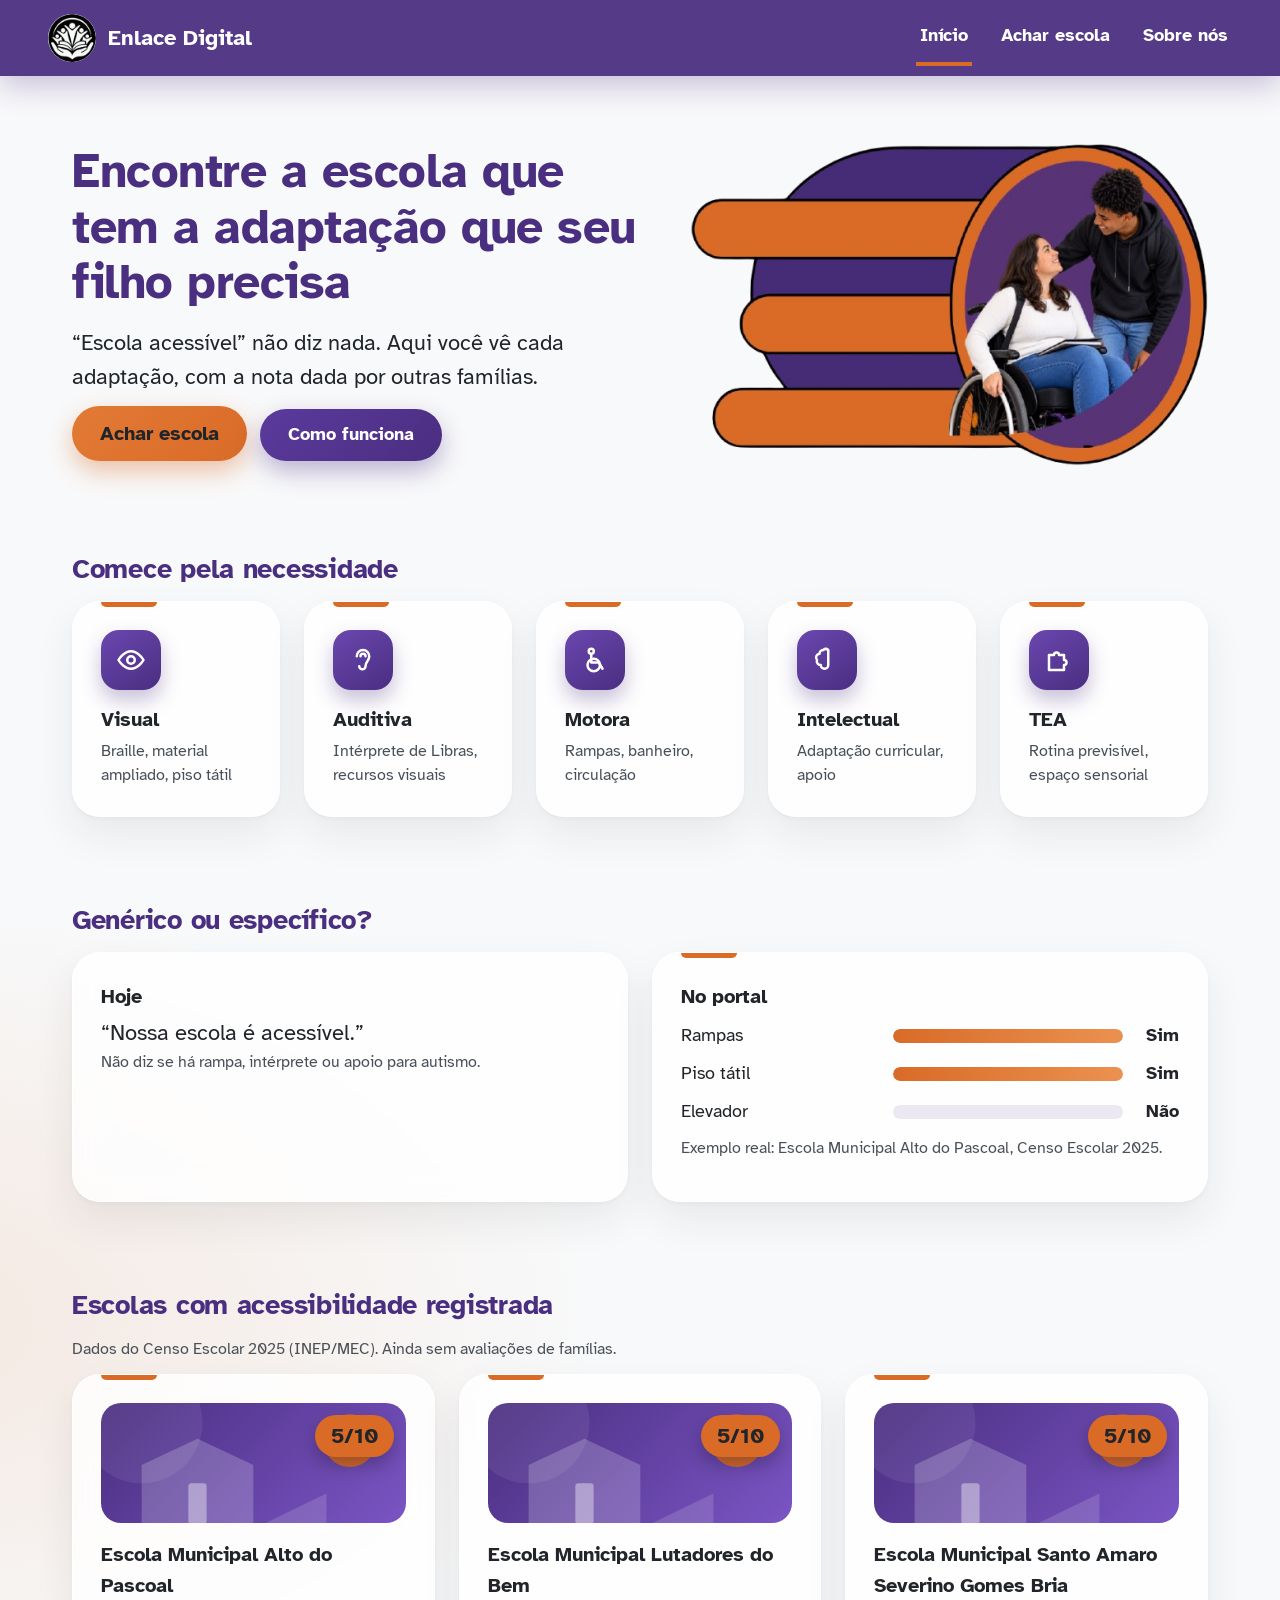
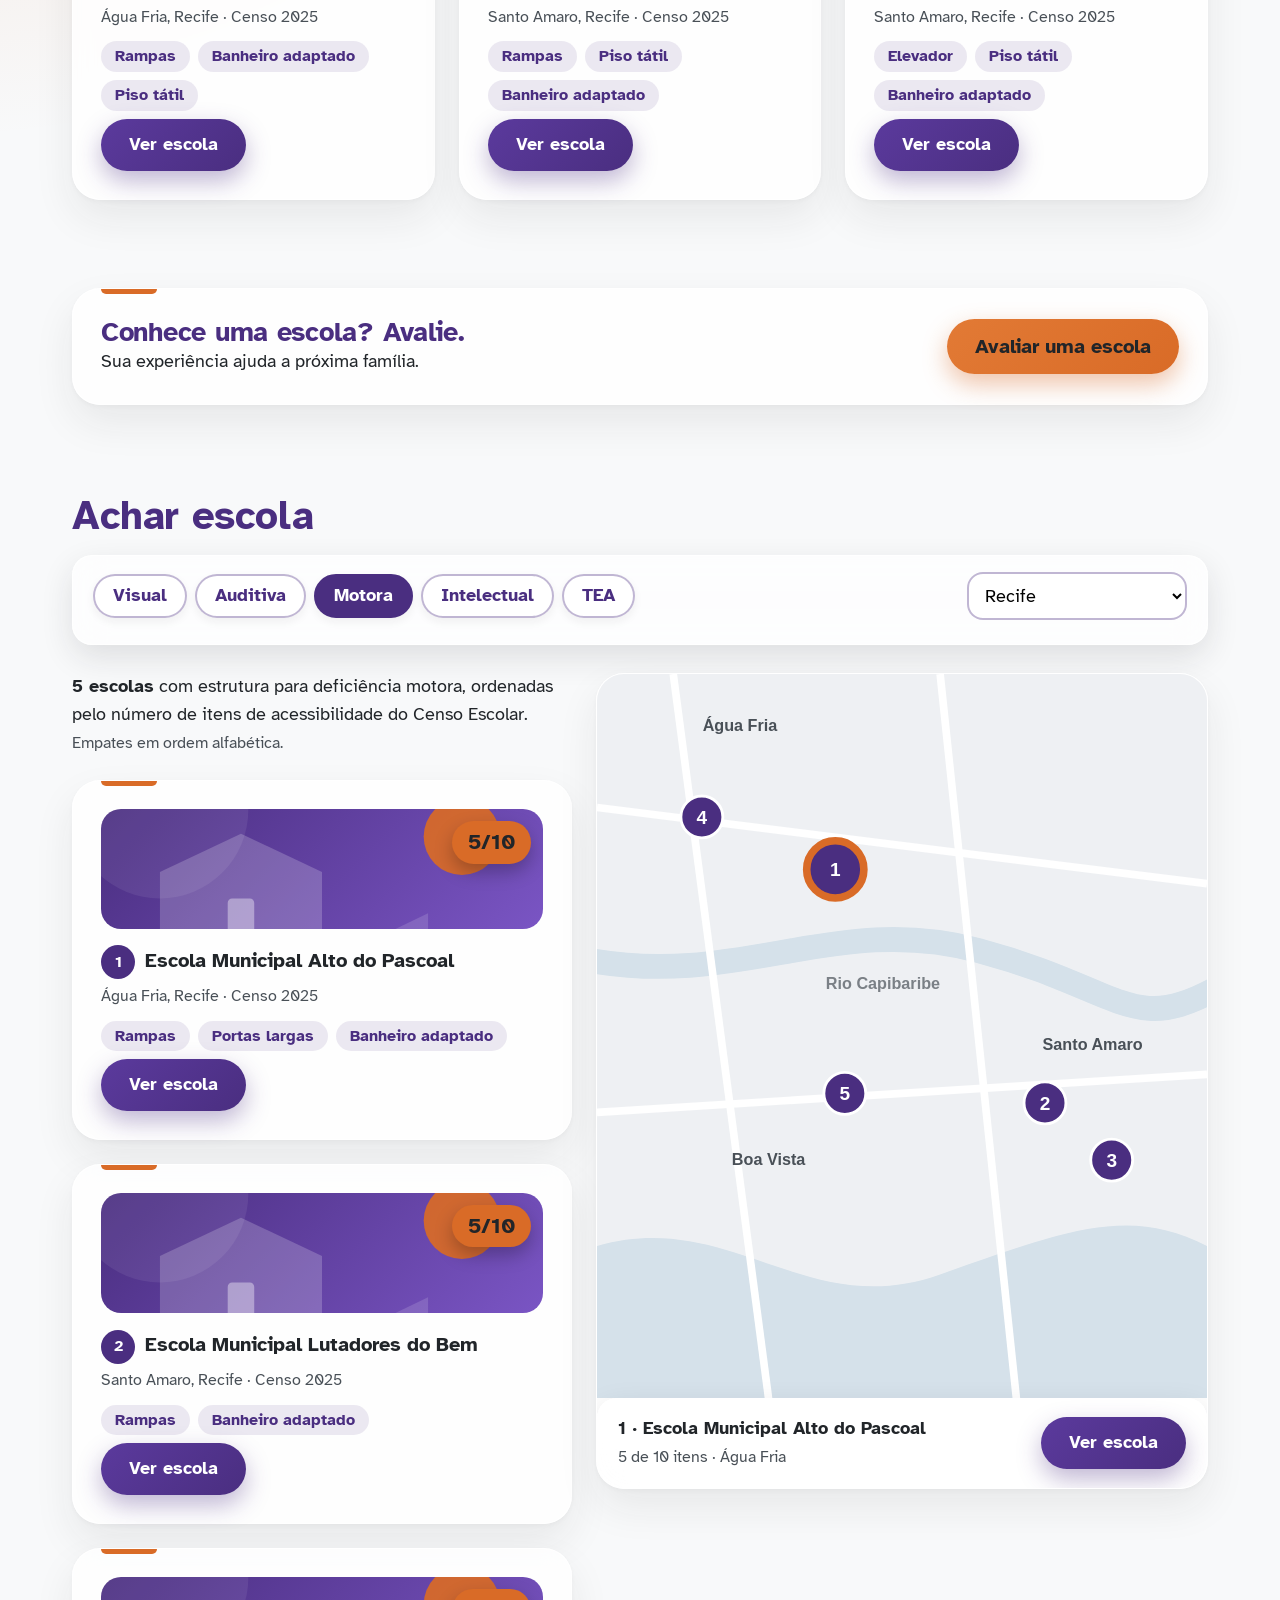
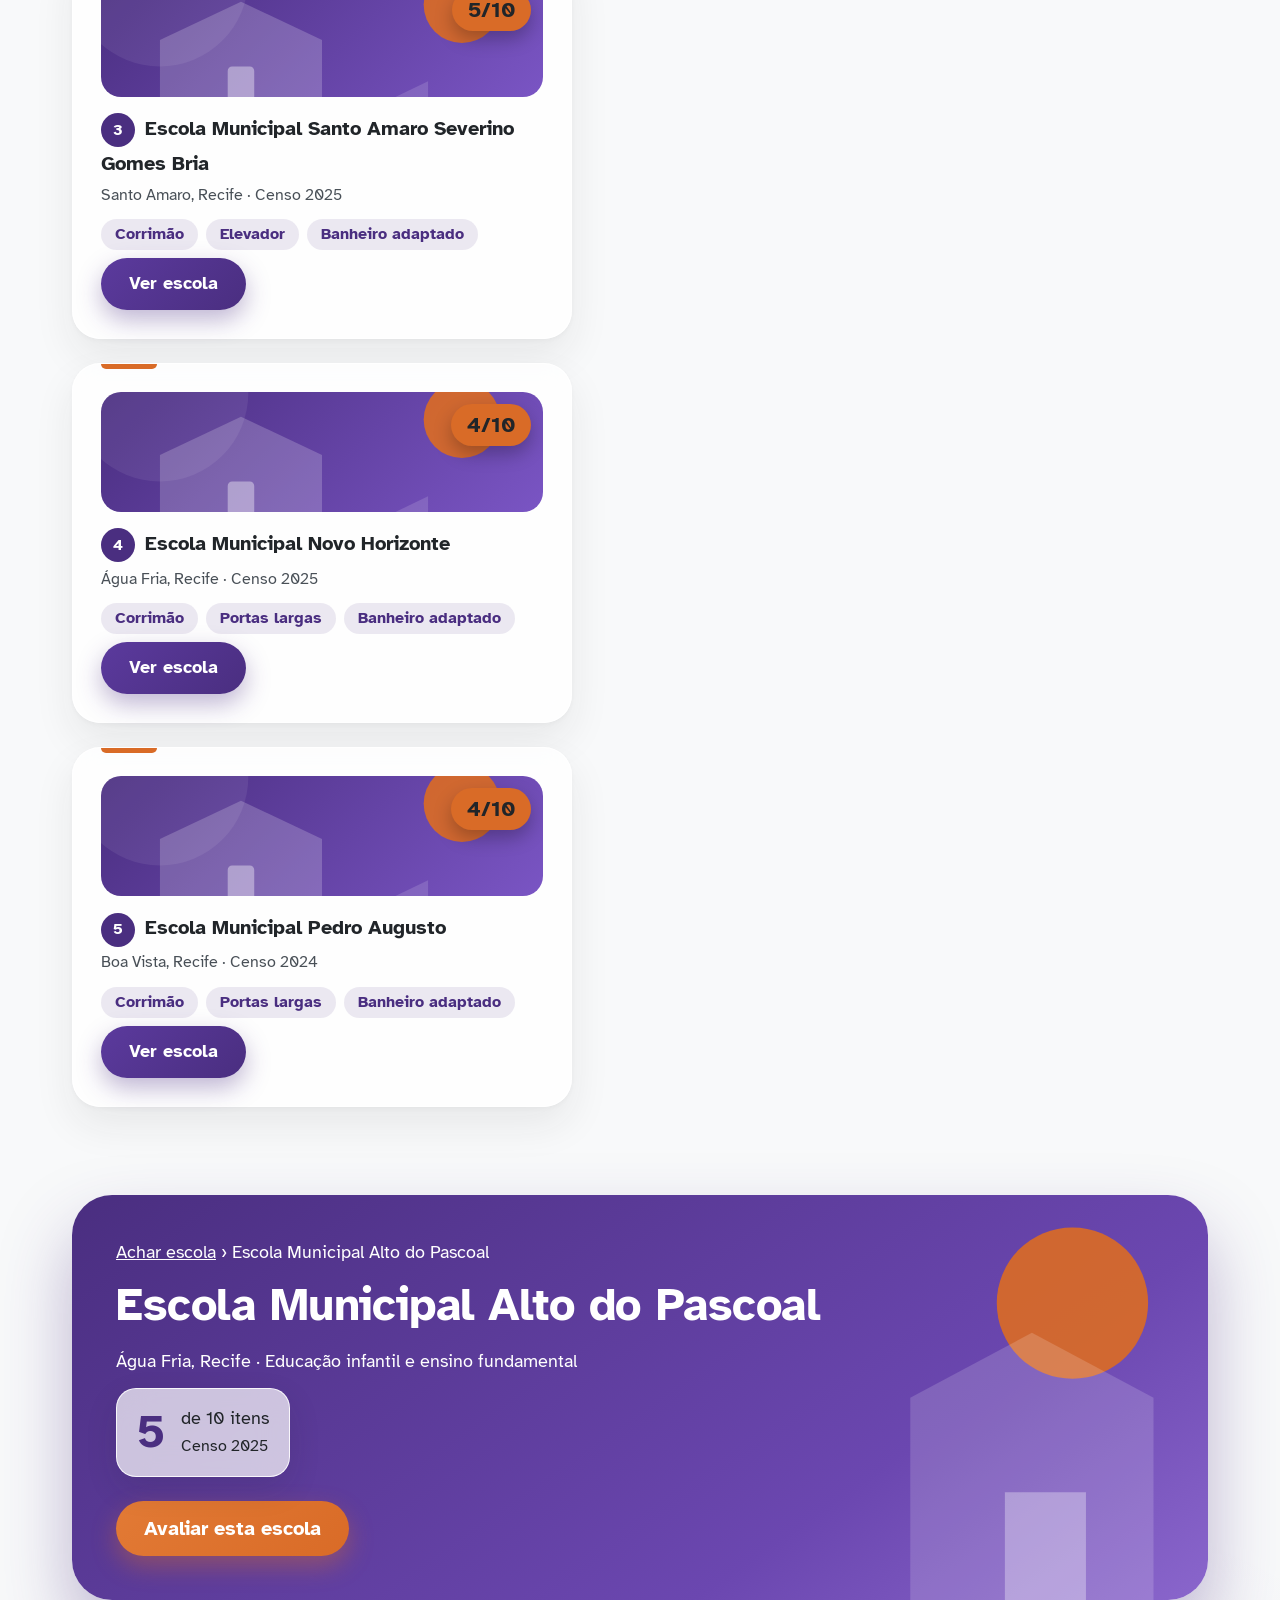
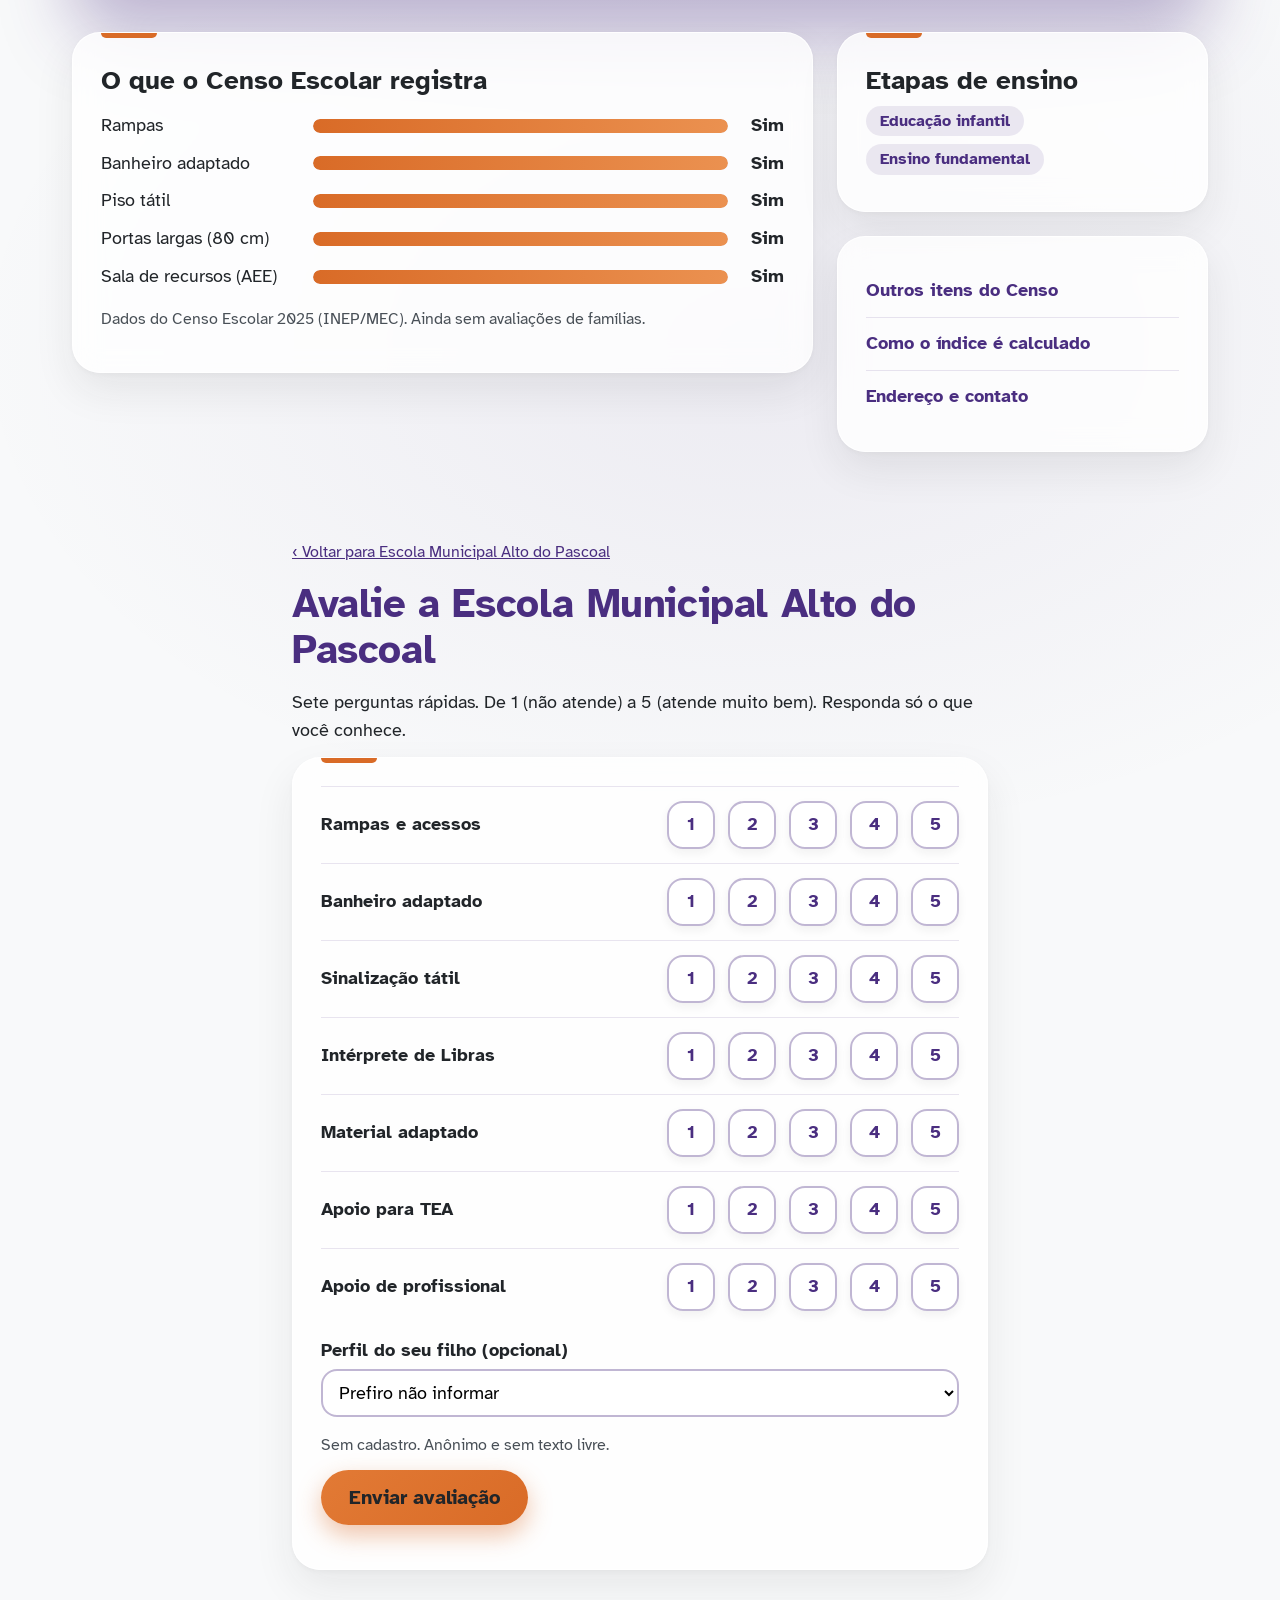
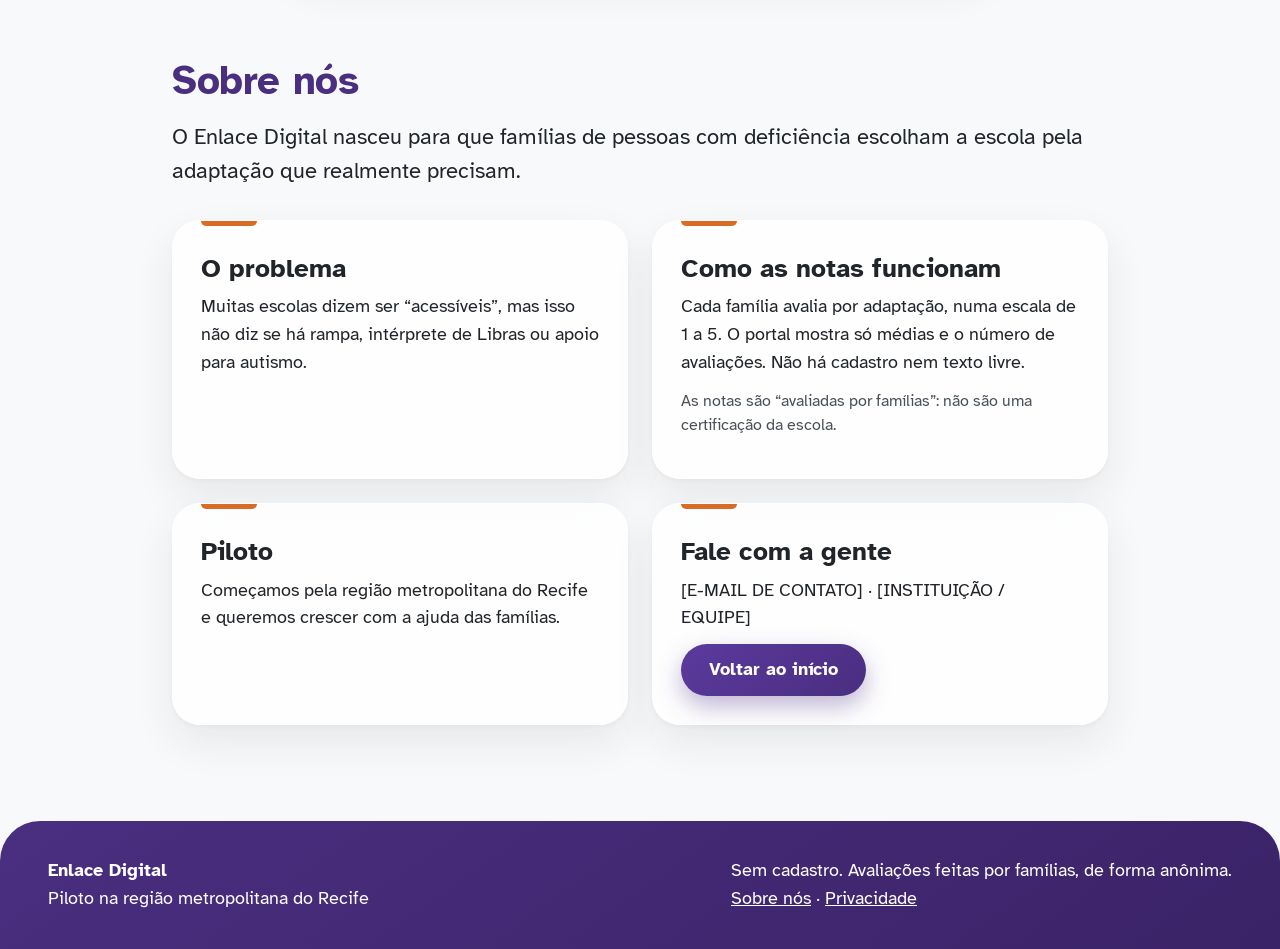
==== index.html @ 79441f98 "Reformulação total da interface" ====
<!DOCTYPE html>
<html lang="pt-br">
<head>
    <meta charset="UTF-8">
    <meta name="viewport" content="width=device-width, initial-scale=1.0">
    <meta name="description" content="Encontre a escola que tem a adaptação que seu filho precisa, com a nota dada por outras famílias.">
    <title>Enlace Digital — Encontre a escola com a adaptação certa</title>
    <link rel="shortcut icon" href="midia/logos/logo-com-texto.jpg" type="image/x-icon">

    <!-- Estilos: os três primeiros valem para todas as telas; o mobile.css só entra em telas até 850px -->
    <link rel="stylesheet" href="estilos/base.css">
    <link rel="stylesheet" href="estilos/componentes.css">
    <link rel="stylesheet" href="estilos/secoes.css">
    <link rel="stylesheet" href="estilos/mobile.css" media="screen and (max-width: 850px)">

    <!-- Fontes -->
    <link rel="preconnect" href="https://fonts.googleapis.com">
    <link rel="preconnect" href="https://fonts.gstatic.com" crossorigin>
    <link href="https://fonts.googleapis.com/css2?family=Atkinson+Hyperlegible:wght@400;700&display=swap" rel="stylesheet">
    <link rel="stylesheet" href="https://fonts.googleapis.com/css2?family=Material+Symbols+Outlined:opsz,wght,FILL,GRAD@24,400,0,0&icon_names=menu">
</head>
<body>

    <!-- ===================== CABEÇALHO E MENU ===================== -->
    <header>
        <a id="conteiner-logo" href="#inicio">
            <img id="logo" src="midia/logos/logo-branca.png" alt="">
            <span>Enlace Digital</span>
        </a>
        <button id="icone-menu" aria-label="Abrir menu" aria-expanded="false" aria-controls="navbar">
            <span class="material-symbols-outlined">menu</span>
        </button>
        <nav id="navbar" aria-label="Principal">
            <a href="#inicio" aria-current="location">Início</a>
            <a href="#achar-escola">Achar escola</a>
            <a href="#sobre">Sobre nós</a>
        </nav>
    </header>

    <!-- Desenho reaproveitado nos cartões de escola (fica escondido, só serve de molde) -->
    <svg class="molde-svg" aria-hidden="true">
        <symbol id="arte-escola" viewBox="0 0 300 120" preserveAspectRatio="xMidYMid slice">
            <circle cx="245" cy="38" r="26" fill="#D96B27" opacity=".92"/>
            <circle cx="40" cy="20" r="60" fill="#fff" opacity=".07"/>
            <path d="M40 120V62l55-26 55 26v58z" fill="#fff" opacity=".2"/>
            <rect x="86" y="80" width="18" height="40" rx="3" fill="#fff" opacity=".38"/>
            <path d="M160 120l62-30v30z" fill="#fff" opacity=".14"/>
        </symbol>
    </svg>

    <main>

        <!-- ============================================================
             1. INÍCIO
             ============================================================ -->
        <section id="inicio">

            <!-- 1.1 Topo: título, botões e imagem -->
            <div id="topo" class="conteiner">
                <div>
                    <h1>Encontre a escola que tem a adaptação que seu filho precisa</h1>
                    <p class="subtitulo">“Escola acessível” não diz nada. Aqui você vê cada adaptação, com a nota dada por outras famílias.</p>
                    <a class="botao botao-destaque" href="#achar-escola">Achar escola</a>
                    <a class="botao" href="#sobre">Como funciona</a>
                </div>

                <!-- Computador: imagem da família -->
                <img id="imagem-familia"
                     src="midia/conteudo/imagem-familia-pcd.png"
                     width="630" height="396"
                     alt="Mulher em cadeira de rodas sorri para um rapaz que se inclina ao lado dela, os dois dentro de um círculo laranja e roxo.">

                <!-- Celular: ilustração com o cartão da escola (escondida no computador) -->
                <div id="ilustracao">
                    <svg viewBox="0 0 520 460" aria-hidden="true">
                        <circle cx="410" cy="120" r="66" fill="#D96B27" opacity=".92"/>
                        <circle cx="110" cy="90" r="130" fill="#fff" opacity=".07"/>
                        <circle cx="480" cy="400" r="160" fill="#fff" opacity=".08"/>
                        <path d="M80 460V240l140-74 140 74v220z" fill="#fff" opacity=".18"/>
                        <path d="M215 460V320h100v140z" fill="#fff" opacity=".36"/>
                        <path d="M360 460l130-64v64z" fill="#fff" opacity=".22"/>
                    </svg>
                    <div class="vidro topo"><strong>Rampas</strong> · <strong>Banheiro adaptado</strong></div>
                    <div class="vidro base">
                        <div><strong>Escola Municipal Alto do Pascoal</strong><br><span class="suave">Água Fria, Recife · Censo 2025</span></div>
                        <span class="selo selo-solto" aria-label="5 de 10 itens de acessibilidade">5/10</span>
                    </div>
                </div>
            </div>

            <!-- 1.2 Comece pela necessidade -->
            <section id="necessidades" class="conteiner secao">
                <h2>Comece pela necessidade</h2>
                <div class="grade necessidades">
                    <a class="cartao destaque link-bloco" href="#achar-escola">
                        <span class="icone"><svg viewBox="0 0 24 24" aria-hidden="true"><path d="M2 12s4-7 10-7 10 7 10 7-4 7-10 7S2 12 2 12z"/><circle cx="12" cy="12" r="3"/></svg></span>
                        <h3>Visual</h3>
                        <p class="suave">Braille, material ampliado, piso tátil</p>
                    </a>
                    <a class="cartao destaque link-bloco" href="#achar-escola">
                        <span class="icone"><svg viewBox="0 0 24 24" aria-hidden="true"><path d="M7 9a5 5 0 0110 0c0 4-3 4-3 8a2.5 2.5 0 01-5 0"/><path d="M10 9a2 2 0 014 0"/></svg></span>
                        <h3>Auditiva</h3>
                        <p class="suave">Intérprete de Libras, recursos visuais</p>
                    </a>
                    <a class="cartao destaque link-bloco" href="#achar-escola">
                        <span class="icone"><svg viewBox="0 0 24 24" aria-hidden="true"><circle cx="11" cy="16" r="5"/><circle cx="9" cy="5" r="2"/><path d="M9 8v6h6l3 5"/></svg></span>
                        <h3>Motora</h3>
                        <p class="suave">Rampas, banheiro, circulação</p>
                    </a>
                    <a class="cartao destaque link-bloco" href="#achar-escola">
                        <span class="icone"><svg viewBox="0 0 24 24" aria-hidden="true"><path d="M9 4a3 3 0 00-3 3 3 3 0 00-2 5 3 3 0 003 4 3 3 0 006 0V4a3 3 0 00-4 0z"/></svg></span>
                        <h3>Intelectual</h3>
                        <p class="suave">Adaptação curricular, apoio</p>
                    </a>
                    <a class="cartao destaque link-bloco" href="#achar-escola">
                        <span class="icone"><svg viewBox="0 0 24 24" aria-hidden="true"><path d="M4 8h4a2 2 0 114 0h4v4a2 2 0 110 4v4H4z"/></svg></span>
                        <h3>TEA</h3>
                        <p class="suave">Rotina previsível, espaço sensorial</p>
                    </a>
                </div>
            </section>

            <!-- 1.3 Genérico ou específico? -->
            <section id="comparacao" class="conteiner secao">
                <h2>Genérico ou específico?</h2>
                <div class="grade comparacao">
                    <div class="cartao">
                        <h3>Hoje</h3>
                        <p class="citacao">“Nossa escola é acessível.”</p>
                        <p class="suave">Não diz se há rampa, intérprete ou apoio para autismo.</p>
                    </div>
                    <div class="cartao destaque">
                        <h3>No portal</h3>
                        <div class="barra-nota"><span>Rampas</span><i><b style="--largura: 100%"></b></i><strong>Sim</strong></div>
                        <div class="barra-nota"><span>Piso tátil</span><i><b style="--largura: 100%"></b></i><strong>Sim</strong></div>
                        <div class="barra-nota"><span>Elevador</span><i><b style="--largura: 0%"></b></i><strong>Não</strong></div>
                        <p class="suave">Exemplo real: Escola Municipal Alto do Pascoal, Censo Escolar 2025.</p>
                    </div>
                </div>
            </section>

            <!-- 1.4 Escolas em destaque (dados reais do Censo Escolar 2025, INEP/MEC) -->
            <section id="destaques" class="conteiner secao">
                <h2>Escolas com acessibilidade registrada</h2>
                <p class="suave">Dados do Censo Escolar 2025 (INEP/MEC). Ainda sem avaliações de famílias.</p>
                <div class="grade escolas-destaque">

                    <article class="cartao destaque">
                        <div class="arte">
                            <svg viewBox="0 0 300 120" preserveAspectRatio="xMidYMid slice" aria-hidden="true"><use href="#arte-escola" width="300" height="120"/></svg>
                            <span class="selo" aria-label="5 de 10 itens de acessibilidade">5/10</span>
                        </div>
                        <h3>Escola Municipal Alto do Pascoal</h3>
                        <p class="suave">Água Fria, Recife · Censo 2025</p>
                        <div><span class="etiqueta">Rampas</span><span class="etiqueta">Banheiro adaptado</span><span class="etiqueta">Piso tátil</span></div>
                        <a class="botao" href="#escola">Ver escola</a>
                    </article>

                    <article class="cartao destaque">
                        <div class="arte">
                            <svg viewBox="0 0 300 120" preserveAspectRatio="xMidYMid slice" aria-hidden="true"><use href="#arte-escola" width="300" height="120"/></svg>
                            <span class="selo" aria-label="5 de 10 itens de acessibilidade">5/10</span>
                        </div>
                        <h3>Escola Municipal Lutadores do Bem</h3>
                        <p class="suave">Santo Amaro, Recife · Censo 2025</p>
                        <div><span class="etiqueta">Rampas</span><span class="etiqueta">Piso tátil</span><span class="etiqueta">Banheiro adaptado</span></div>
                        <a class="botao" href="#escola">Ver escola</a>
                    </article>

                    <article class="cartao destaque">
                        <div class="arte">
                            <svg viewBox="0 0 300 120" preserveAspectRatio="xMidYMid slice" aria-hidden="true"><use href="#arte-escola" width="300" height="120"/></svg>
                            <span class="selo" aria-label="5 de 10 itens de acessibilidade">5/10</span>
                        </div>
                        <h3>Escola Municipal Santo Amaro Severino Gomes Bria</h3>
                        <p class="suave">Santo Amaro, Recife · Censo 2025</p>
                        <div><span class="etiqueta">Elevador</span><span class="etiqueta">Piso tátil</span><span class="etiqueta">Banheiro adaptado</span></div>
                        <a class="botao" href="#escola">Ver escola</a>
                    </article>

                </div>
            </section>

            <!-- 1.5 Chamada para avaliar -->
            <div class="conteiner secao">
                <div id="chamada" class="cartao destaque">
                    <div>
                        <h2>Conhece uma escola? Avalie.</h2>
                        <p>Sua experiência ajuda a próxima família.</p>
                    </div>
                    <a class="botao botao-destaque" href="#avaliar">Avaliar uma escola</a>
                </div>
            </div>

        </section>


        <!-- ============================================================
             2. ACHAR ESCOLA
             ============================================================ -->
        <section id="achar-escola">

            <!-- Filtro, lista e mapa -->
            <div class="conteiner secao">
                <h2 class="titulo-secao">Achar escola</h2>

                <form id="filtro" class="vidro">
                    <div class="opcoes-necessidade" role="group" aria-label="Necessidade">
                        <label class="opcao pilula"><input type="radio" name="necessidade" value="visual"><span>Visual</span></label>
                        <label class="opcao pilula"><input type="radio" name="necessidade" value="auditiva"><span>Auditiva</span></label>
                        <label class="opcao pilula"><input type="radio" name="necessidade" value="motora" checked><span>Motora</span></label>
                        <label class="opcao pilula"><input type="radio" name="necessidade" value="intelectual"><span>Intelectual</span></label>
                        <label class="opcao pilula"><input type="radio" name="necessidade" value="tea"><span>TEA</span></label>
                    </div>
                    <select aria-label="Município"><option>Recife</option></select>
                </form>

                <div class="grade busca">

                    <!-- Lista (dados reais do Censo Escolar, INEP/MEC) -->
                    <div class="grade">
                        <p class="resumo-busca"><strong>5 escolas</strong> com estrutura para deficiência motora, ordenadas pelo número de itens de acessibilidade do Censo Escolar. <span class="suave">Empates em ordem alfabética.</span></p>

                        <article class="cartao destaque">
                            <div class="arte">
                                <svg viewBox="0 0 300 120" preserveAspectRatio="xMidYMid slice" aria-hidden="true"><use href="#arte-escola" width="300" height="120"/></svg>
                                <span class="selo" aria-label="5 de 10 itens de acessibilidade">5/10</span>
                            </div>
                            <h3><span class="numero">1</span>Escola Municipal Alto do Pascoal</h3>
                            <p class="suave">Água Fria, Recife · Censo 2025</p>
                            <div><span class="etiqueta">Rampas</span><span class="etiqueta">Portas largas</span><span class="etiqueta">Banheiro adaptado</span></div>
                            <a class="botao" href="#escola">Ver escola</a>
                        </article>

                        <article class="cartao destaque">
                            <div class="arte">
                                <svg viewBox="0 0 300 120" preserveAspectRatio="xMidYMid slice" aria-hidden="true"><use href="#arte-escola" width="300" height="120"/></svg>
                                <span class="selo" aria-label="5 de 10 itens de acessibilidade">5/10</span>
                            </div>
                            <h3><span class="numero">2</span>Escola Municipal Lutadores do Bem</h3>
                            <p class="suave">Santo Amaro, Recife · Censo 2025</p>
                            <div><span class="etiqueta">Rampas</span><span class="etiqueta">Banheiro adaptado</span></div>
                            <a class="botao" href="#escola">Ver escola</a>
                        </article>

                        <article class="cartao destaque">
                            <div class="arte">
                                <svg viewBox="0 0 300 120" preserveAspectRatio="xMidYMid slice" aria-hidden="true"><use href="#arte-escola" width="300" height="120"/></svg>
                                <span class="selo" aria-label="5 de 10 itens de acessibilidade">5/10</span>
                            </div>
                            <h3><span class="numero">3</span>Escola Municipal Santo Amaro Severino Gomes Bria</h3>
                            <p class="suave">Santo Amaro, Recife · Censo 2025</p>
                            <div><span class="etiqueta">Corrimão</span><span class="etiqueta">Elevador</span><span class="etiqueta">Banheiro adaptado</span></div>
                            <a class="botao" href="#escola">Ver escola</a>
                        </article>

                        <article class="cartao destaque">
                            <div class="arte">
                                <svg viewBox="0 0 300 120" preserveAspectRatio="xMidYMid slice" aria-hidden="true"><use href="#arte-escola" width="300" height="120"/></svg>
                                <span class="selo" aria-label="4 de 10 itens de acessibilidade">4/10</span>
                            </div>
                            <h3><span class="numero">4</span>Escola Municipal Novo Horizonte</h3>
                            <p class="suave">Água Fria, Recife · Censo 2025</p>
                            <div><span class="etiqueta">Corrimão</span><span class="etiqueta">Portas largas</span><span class="etiqueta">Banheiro adaptado</span></div>
                            <a class="botao" href="#escola">Ver escola</a>
                        </article>

                        <article class="cartao destaque">
                            <div class="arte">
                                <svg viewBox="0 0 300 120" preserveAspectRatio="xMidYMid slice" aria-hidden="true"><use href="#arte-escola" width="300" height="120"/></svg>
                                <span class="selo" aria-label="4 de 10 itens de acessibilidade">4/10</span>
                            </div>
                            <h3><span class="numero">5</span>Escola Municipal Pedro Augusto</h3>
                            <p class="suave">Boa Vista, Recife · Censo 2024</p>
                            <div><span class="etiqueta">Corrimão</span><span class="etiqueta">Portas largas</span><span class="etiqueta">Banheiro adaptado</span></div>
                            <a class="botao" href="#escola">Ver escola</a>
                        </article>
                    </div>

                    <!-- Mapa -->
                    <div id="mapa" class="cartao">
                        <svg viewBox="0 0 640 760" role="img" aria-label="Mapa esquemático com cinco escolas numeradas no Recife: duas em Água Fria, duas em Santo Amaro e uma na Boa Vista. Posições aproximadas.">

                            <rect width="640" height="760" fill="#EEF0F3"/>
                            <path d="M0 600C140 560 220 680 360 630S560 560 640 600V760H0Z" fill="#D5E1EA"/>
                            <path d="M-10 300C150 330 250 250 400 290S560 380 650 330" stroke="#D5E1EA" stroke-width="26" fill="none"/>
                            <g stroke="#fff" stroke-width="8" fill="none">
                                <path d="M80 0L180 760"/>
                                <path d="M0 140L640 220"/>
                                <path d="M360 0L440 760"/>
                                <path d="M0 460L640 420"/>
                            </g>
                            <g font-family="sans-serif" font-size="17" font-weight="700" text-anchor="middle" fill="#495057">
                                <text x="150" y="60">Água Fria</text>
                                <text x="520" y="395">Santo Amaro</text>
                                <text x="180" y="515">Boa Vista</text>
                                <text x="300" y="330" opacity=".7">Rio Capibaribe</text>
                            </g>
                            <g font-family="sans-serif" font-weight="700" font-size="20" text-anchor="middle">
                                <circle cx="250" cy="205" r="30" fill="#4A2E80" stroke="#D96B27" stroke-width="8"/><text x="250" y="212" fill="#fff">1</text>
                                <circle cx="470" cy="450" r="22" fill="#4A2E80" stroke="#fff" stroke-width="3"/><text x="470" y="457" fill="#fff">2</text>
                                <circle cx="540" cy="510" r="22" fill="#4A2E80" stroke="#fff" stroke-width="3"/><text x="540" y="517" fill="#fff">3</text>
                                <circle cx="110" cy="150" r="22" fill="#4A2E80" stroke="#fff" stroke-width="3"/><text x="110" y="157" fill="#fff">4</text>
                                <circle cx="260" cy="440" r="22" fill="#4A2E80" stroke="#fff" stroke-width="3"/><text x="260" y="447" fill="#fff">5</text>
                            </g>
                        </svg>

                        <div class="vidro">
                            <div><strong>1 · Escola Municipal Alto do Pascoal</strong><br><span class="suave">5 de 10 itens · Água Fria</span></div>
                            <a class="botao" href="#escola">Ver escola</a>
                        </div>
                    </div>

                </div>
            </div>


            <!-- 2.1 Página da escola (Escola Municipal Alto do Pascoal, dados do Censo Escolar 2025) -->
            <section id="escola" class="conteiner secao">
                <div id="escola-topo">
                    <svg viewBox="0 0 400 300" aria-hidden="true">
                        <circle cx="300" cy="80" r="56" fill="#D96B27" opacity=".92"/>
                        <path d="M180 300V150l90-48 90 48v150z" fill="#fff" opacity=".16"/>
                        <path d="M250 300v-80h60v80z" fill="#fff" opacity=".32"/>
                    </svg>
                    <div>
                        <p><a href="#achar-escola">Achar escola</a> › Escola Municipal Alto do Pascoal</p>
                        <h2>Escola Municipal Alto do Pascoal</h2>
                        <p>Água Fria, Recife · Educação infantil e ensino fundamental</p>
                        <div class="vidro">
                            <span class="nota">5</span>
                            <span>de 10 itens<br><span class="suave">Censo 2025</span></span>
                        </div>
                        <a class="botao botao-destaque" href="#avaliar">Avaliar esta escola</a>
                    </div>
                </div>

                <div class="grade detalhe">
                    <div class="cartao destaque">
                        <h3 class="titulo-grande">O que o Censo Escolar registra</h3>
                        <div class="barra-nota"><span>Rampas</span><i><b style="--largura: 100%"></b></i><strong>Sim</strong></div>
                        <div class="barra-nota"><span>Banheiro adaptado</span><i><b style="--largura: 100%"></b></i><strong>Sim</strong></div>
                        <div class="barra-nota"><span>Piso tátil</span><i><b style="--largura: 100%"></b></i><strong>Sim</strong></div>
                        <div class="barra-nota"><span>Portas largas (80 cm)</span><i><b style="--largura: 100%"></b></i><strong>Sim</strong></div>
                        <div class="barra-nota"><span>Sala de recursos (AEE)</span><i><b style="--largura: 100%"></b></i><strong>Sim</strong></div>
                        <p class="suave aviso">Dados do Censo Escolar 2025 (INEP/MEC). Ainda sem avaliações de famílias.</p>
                    </div>

                    <div class="grade">
                        <div class="cartao destaque">
                            <h3 class="titulo-grande">Etapas de ensino</h3>
                            <span class="etiqueta">Educação infantil</span><span class="etiqueta">Ensino fundamental</span>
                        </div>
                        <div class="cartao">
                            <details>
                                <summary>Outros itens do Censo</summary>
                                <div class="barra-nota"><span>Corrimão e guarda-corpos</span><i><b style="--largura: 0%"></b></i><strong>Não</strong></div>
                                <div class="barra-nota"><span>Elevador</span><i><b style="--largura: 0%"></b></i><strong>Não</strong></div>
                                <div class="barra-nota"><span>Sinalização tátil</span><i><b style="--largura: 0%"></b></i><strong>Não</strong></div>
                            </details>
                            <details>
                                <summary>Como o índice é calculado</summary>
                                <p class="suave">O índice conta quantos dos 10 itens de acessibilidade do Censo Escolar a escola declara: rampas, piso tátil, corrimão, elevador, portas largas, banheiro acessível, sala de recursos (AEE) e sinalização tátil, sonora e visual. Ele mostra o que existe, não a qualidade.</p>
                            </details>
                            <details>
                                <summary>Endereço e contato</summary>
                                <p class="suave">Rua Ladeira de Pedra, 1265, Água Fria, Recife · CEP 52111-430 · (81) 3355-4221 · emaltodopascoal@hotmail.com</p>
                            </details>
                        </div>
                    </div>
                </div>
            </section>


            <!-- 2.2 Avaliar escola -->
            <section id="avaliar" class="conteiner mais-estreito secao">
                <p class="suave voltar"><a href="#escola">‹ Voltar para Escola Municipal Alto do Pascoal</a></p>
                <h2 class="titulo-secao">Avalie a Escola Municipal Alto do Pascoal</h2>
                <p>Sete perguntas rápidas. De 1 (não atende) a 5 (atende muito bem). Responda só o que você conhece.</p>

                <form id="formulario-avaliacao" class="cartao destaque">
                    <fieldset class="linha-nota">
                        <legend>Rampas e acessos</legend>
                        <span class="rotulo" aria-hidden="true">Rampas e acessos</span>
                        <div>
                            <label class="opcao"><input type="radio" name="a1" value="1"><span>1</span></label>
                            <label class="opcao"><input type="radio" name="a1" value="2"><span>2</span></label>
                            <label class="opcao"><input type="radio" name="a1" value="3"><span>3</span></label>
                            <label class="opcao"><input type="radio" name="a1" value="4"><span>4</span></label>
                            <label class="opcao"><input type="radio" name="a1" value="5"><span>5</span></label>
                        </div>
                    </fieldset>
                    <fieldset class="linha-nota">
                        <legend>Banheiro adaptado</legend>
                        <span class="rotulo" aria-hidden="true">Banheiro adaptado</span>
                        <div>
                            <label class="opcao"><input type="radio" name="a2" value="1"><span>1</span></label>
                            <label class="opcao"><input type="radio" name="a2" value="2"><span>2</span></label>
                            <label class="opcao"><input type="radio" name="a2" value="3"><span>3</span></label>
                            <label class="opcao"><input type="radio" name="a2" value="4"><span>4</span></label>
                            <label class="opcao"><input type="radio" name="a2" value="5"><span>5</span></label>
                        </div>
                    </fieldset>
                    <fieldset class="linha-nota">
                        <legend>Sinalização tátil</legend>
                        <span class="rotulo" aria-hidden="true">Sinalização tátil</span>
                        <div>
                            <label class="opcao"><input type="radio" name="a3" value="1"><span>1</span></label>
                            <label class="opcao"><input type="radio" name="a3" value="2"><span>2</span></label>
                            <label class="opcao"><input type="radio" name="a3" value="3"><span>3</span></label>
                            <label class="opcao"><input type="radio" name="a3" value="4"><span>4</span></label>
                            <label class="opcao"><input type="radio" name="a3" value="5"><span>5</span></label>
                        </div>
                    </fieldset>
                    <fieldset class="linha-nota">
                        <legend>Intérprete de Libras</legend>
                        <span class="rotulo" aria-hidden="true">Intérprete de Libras</span>
                        <div>
                            <label class="opcao"><input type="radio" name="a4" value="1"><span>1</span></label>
                            <label class="opcao"><input type="radio" name="a4" value="2"><span>2</span></label>
                            <label class="opcao"><input type="radio" name="a4" value="3"><span>3</span></label>
                            <label class="opcao"><input type="radio" name="a4" value="4"><span>4</span></label>
                            <label class="opcao"><input type="radio" name="a4" value="5"><span>5</span></label>
                        </div>
                    </fieldset>
                    <fieldset class="linha-nota">
                        <legend>Material adaptado</legend>
                        <span class="rotulo" aria-hidden="true">Material adaptado</span>
                        <div>
                            <label class="opcao"><input type="radio" name="a5" value="1"><span>1</span></label>
                            <label class="opcao"><input type="radio" name="a5" value="2"><span>2</span></label>
                            <label class="opcao"><input type="radio" name="a5" value="3"><span>3</span></label>
                            <label class="opcao"><input type="radio" name="a5" value="4"><span>4</span></label>
                            <label class="opcao"><input type="radio" name="a5" value="5"><span>5</span></label>
                        </div>
                    </fieldset>
                    <fieldset class="linha-nota">
                        <legend>Apoio para TEA</legend>
                        <span class="rotulo" aria-hidden="true">Apoio para TEA</span>
                        <div>
                            <label class="opcao"><input type="radio" name="a6" value="1"><span>1</span></label>
                            <label class="opcao"><input type="radio" name="a6" value="2"><span>2</span></label>
                            <label class="opcao"><input type="radio" name="a6" value="3"><span>3</span></label>
                            <label class="opcao"><input type="radio" name="a6" value="4"><span>4</span></label>
                            <label class="opcao"><input type="radio" name="a6" value="5"><span>5</span></label>
                        </div>
                    </fieldset>
                    <fieldset class="linha-nota">
                        <legend>Apoio de profissional</legend>
                        <span class="rotulo" aria-hidden="true">Apoio de profissional</span>
                        <div>
                            <label class="opcao"><input type="radio" name="a7" value="1"><span>1</span></label>
                            <label class="opcao"><input type="radio" name="a7" value="2"><span>2</span></label>
                            <label class="opcao"><input type="radio" name="a7" value="3"><span>3</span></label>
                            <label class="opcao"><input type="radio" name="a7" value="4"><span>4</span></label>
                            <label class="opcao"><input type="radio" name="a7" value="5"><span>5</span></label>
                        </div>
                    </fieldset>
                    <label class="campo" for="perfil">Perfil do seu filho (opcional)</label>
                    <select id="perfil">
                        <option>Prefiro não informar</option>
                        <option>Visual</option>
                        <option>Auditiva</option>
                        <option>Motora</option>
                        <option>Intelectual</option>
                        <option>TEA</option>
                    </select>

                    <p class="suave">Sem cadastro. Anônimo e sem texto livre.</p>
                    <button class="botao botao-destaque" type="submit">Enviar avaliação</button>
                    <p id="agradecimento" class="agradecimento" role="status"></p>
                </form>
            </section>

        </section>


        <!-- ============================================================
             3. SOBRE NÓS
             ============================================================ -->
        <section id="sobre">
            <div class="conteiner estreito secao">
                <h2 class="titulo-secao">Sobre nós</h2>
                <p class="introducao">O Enlace Digital nasceu para que famílias de pessoas com deficiência escolham a escola pela adaptação que realmente precisam.</p>

                <div class="grade sobre-grade">
                    <section class="cartao destaque">
                        <h3 class="titulo-grande">O problema</h3>
                        <p>Muitas escolas dizem ser “acessíveis”, mas isso não diz se há rampa, intérprete de Libras ou apoio para autismo.</p>
                    </section>
                    <section class="cartao destaque">
                        <h3 class="titulo-grande">Como as notas funcionam</h3>
                        <p>Cada família avalia por adaptação, numa escala de 1 a 5. O portal mostra só médias e o número de avaliações. Não há cadastro nem texto livre.</p>
                        <p class="suave">As notas são “avaliadas por famílias”: não são uma certificação da escola.</p>
                    </section>
                    <section class="cartao destaque">
                        <h3 class="titulo-grande">Piloto</h3>
                        <p>Começamos pela região metropolitana do Recife e queremos crescer com a ajuda das famílias.</p>
                    </section>
                    <section class="cartao destaque">
                        <h3 class="titulo-grande">Fale com a gente</h3>
                        <p>[E-MAIL DE CONTATO] · [INSTITUIÇÃO / EQUIPE]</p>
                        <a class="botao" href="#inicio">Voltar ao início</a>
                    </section>
                </div>
            </div>
        </section>

    </main>


    <!-- ===================== RODAPÉ ===================== -->
    <footer>
        <div class="conteiner">
            <div><strong>Enlace Digital</strong><br>Piloto na região metropolitana do Recife</div>
            <div>Sem cadastro. Avaliações feitas por famílias, de forma anônima.<br>
                <a href="#sobre">Sobre nós</a> · <a href="#sobre">Privacidade</a> </div>
        </div>
    </footer>

    <script src="scripts/script.js"></script>
</body>
</html>
---- estilos/base.css ----
/* ==========================================================================
   BASE
   O que vale para a página inteira: cores, fonte, cabeçalho, rodapé
   e a estrutura geral (contêiner, seções e grades).

   Ordem dos arquivos CSS no index.html:
   base.css -> componentes.css -> secoes.css -> mobile.css (só em telas pequenas)
   ========================================================================== */


/* --------------------------------------------------------------------------
   Cores e medidas (mude aqui e a página inteira muda)
   -------------------------------------------------------------------------- */
:root {
  /* Paleta 60/30/10: fundo claro, roxo e laranja */
  --fundo: #F8F9FA;
  --roxo: #4A2E80;
  --roxo-claro: #6B47B0;
  --roxo-escuro: #3B2367;
  --laranja: #D96B27;

  /* Textos */
  --texto: #212529;
  --texto-suave: #495057;

  /* Fonte pensada para leitura fácil */
  --fonte: 'Atkinson Hyperlegible', system-ui, sans-serif;

  /* Altura do cabeçalho fixo. Serve para o título da seção
     não ficar escondido atrás dele quando o menu rola a página. */
  --altura-cabecalho: 88px;
}


/* --------------------------------------------------------------------------
   Regras gerais
   -------------------------------------------------------------------------- */
* {
  box-sizing: border-box;
}

html {
  /* Rolagem suave quando clica no menu */
  scroll-behavior: smooth;
  scroll-padding-top: var(--altura-cabecalho);
}

/* Quem prefere menos movimento no sistema não recebe a rolagem animada */
@media (prefers-reduced-motion: reduce) {
  html {
    scroll-behavior: auto;
  }
}

body {
  margin: 0;
  font-family: var(--fonte);
  font-size: 18px;
  line-height: 1.55;
  color: var(--texto);

  /* Fundo claro com três "manchas" de cor bem suaves pq é bom assim ;*/
  background:
    radial-gradient(900px 520px at 88% -8%, rgba(74, 46, 128, .16), transparent),
    radial-gradient(700px 420px at -8% 18%, rgba(217, 107, 39, .12), transparent),
    radial-gradient(800px 500px at 60% 70%, rgba(74, 46, 128, .07), transparent),
    var(--fundo);
}

a {
  color: var(--roxo);
}

p {
  margin: 0 0 12px;
}

/* Titulosos */
h1,
h2 {
  margin: 0 0 16px;
  color: var(--roxo);
  line-height: 1.15;
  letter-spacing: -.01em;
}

h1 { font-size: 40px; }
h2 { font-size: 27px; }
h3 { font-size: 20px; margin: 0 0 4px; }

/* Título grande de cada seção do menu (Achar escola, Avaliar, Sobre nós) */
.titulo-secao {
  font-size: 40px;
}

/* Título maior para cartões de destaque (Sobre nós, página da escola) */
.titulo-grande {
  font-size: 26px;
}

/* Texto cinza, um pouco menor */
.suave {
  color: var(--texto-suave);
  font-size: 16px;
}

/* Desenhos que servem só de molde (o navegador usa, mas não mostra) */
.molde-svg {
  position: absolute;
  width: 0;
  height: 0;
}

/* Contorno bem visível pra quem navega pelo teclado */
:focus-visible {
  outline: 3px solid var(--roxo);
  outline-offset: 3px;
}


/* --------------------------------------------------------------------------
   Cabeçalho (fica fixo no topo)
   -------------------------------------------------------------------------- */
header {
  position: sticky;
  top: 0;
  z-index: 100;

  display: flex;
  align-items: center;
  justify-content: space-between;
  flex-wrap: wrap;
  gap: 8px;
  padding: 10px 48px;

  background: rgba(74, 46, 128, .94);
  backdrop-filter: blur(14px);
  box-shadow: 0 10px 30px rgba(74, 46, 128, .28);
  color: #fff;
}

header a {
  color: #fff;
  font-weight: 700;
  text-decoration: none;
}

header :focus-visible {
  outline-color: #fff;
}

/* Logo + nome */
#conteiner-logo {
  display: flex;
  align-items: center;
  gap: 12px;
  font-size: 22px;
}

#logo {
  width: 48px;
  height: 48px;
  border-radius: 50%;
  background: var(--fundo);
}

/* Menu: Início | Achar escola | Sobre nós */
#navbar a {
  display: inline-block;
  margin-left: 20px;
  padding: 12px 4px;
}

/* Risco laranja no item da seção que está na tela */
#navbar a[aria-current] {
  border-bottom: 4px solid var(--laranja);
}

/* Botão do menu (só aparece no celular, veja mobile.css) */
#icone-menu {
  display: none;
  width: 48px;
  height: 48px;
  border: 0;
  border-radius: 12px;
  background: #fff;
  color: var(--roxo);
  cursor: pointer;
}


/* --------------------------------------------------------------------------
   Estrutura da página
   -------------------------------------------------------------------------- */

/* Caixa centralizada com largura máxima */
.conteiner {
  max-width: 1200px;
  margin: 0 auto;
  padding: 0 32px;
}

/* Versões mais estreitas, boas para textos e formulários */
.estreito       { max-width: 1000px; }
.mais-estreito  { max-width: 760px; }

/* Espaço antes de cada seção */
.secao {
  padding-top: 88px;
}

/* Grade simples: cada seção define quantas colunas quer */
.grade {
  display: grid;
  gap: 24px;
}


/* --------------------------------------------------------------------------
   Rodapé
   -------------------------------------------------------------------------- */
footer {
  margin-top: 96px;
  padding: 36px 48px;
  border-radius: 40px 40px 0 0;
  background: linear-gradient(145deg, var(--roxo), var(--roxo-escuro));
  color: #fff;
}

footer a {
  color: #fff;
}

footer .conteiner {
  display: flex;
  justify-content: space-between;
  flex-wrap: wrap;
  gap: 16px;
  padding: 0;
}
---- estilos/componentes.css ----
/* ==========================================================================
   COMPONENTES
   Peças reutilizadas em várias partes da página:
   botões, cartões, notas, etiquetas, ícones e formulário.
   ========================================================================== */


/* --------------------------------------------------------------------------
   Botões
   .botao                      -> roxo (padrão)
   .botao .botao-destaque      -> laranja (ação principal)
   -------------------------------------------------------------------------- */
.botao {
  display: inline-block;
  min-height: 48px;
  padding: 12px 28px;
  border: 0;
  border-radius: 999px;

  background: linear-gradient(135deg, #5B3A9D, var(--roxo));
  box-shadow: 0 10px 24px rgba(74, 46, 128, .35);
  color: #fff;

  font: inherit;
  font-weight: 700;
  text-decoration: none;
  cursor: pointer;
  transition: transform .2s, box-shadow .2s;
}

.botao:hover {
  transform: translateY(-2px);
  box-shadow: 0 14px 30px rgba(74, 46, 128, .42);
}

.botao-destaque {
  background: linear-gradient(135deg, #E27A35, var(--laranja));
  box-shadow: 0 10px 24px rgba(217, 107, 39, .4);
  color: var(--texto);
  font-size: 20px;
}


/* --------------------------------------------------------------------------
   Cartões
   .cartao                -> caixa branca arredondada
   .cartao .destaque      -> igual, com o tracinho laranja no topo
   .vidro                 -> caixa translúcida (efeito de vidro)
   -------------------------------------------------------------------------- */
.cartao {
  padding: 28px;
  border: 1px solid rgba(255, 255, 255, .9);
  border-radius: 28px;
  background: rgba(255, 255, 255, .8);
  backdrop-filter: blur(14px);
  box-shadow:
    0 18px 40px rgba(33, 37, 41, .08),
    0 2px 6px rgba(33, 37, 41, .04);
  transition: transform .25s, box-shadow .25s;
}

.cartao:hover {
  transform: translateY(-4px);
  box-shadow: 0 26px 50px rgba(74, 46, 128, .16);
}

/* Tracinho laranja no topo do cartão */
.destaque {
  position: relative;
}

.destaque::before {
  content: '';
  position: absolute;
  top: 0;
  left: 28px;
  width: 56px;
  height: 5px;
  border-radius: 0 0 6px 6px;
  background: var(--laranja);
}

/* Cartão inteiro clicável (usado nas necessidades) */
.link-bloco {
  display: block;
  color: var(--texto);
  text-decoration: none;
}

.vidro {
  padding: 16px 20px;
  border: 1px solid rgba(255, 255, 255, .85);
  border-radius: 20px;
  background: rgba(255, 255, 255, .7);
  backdrop-filter: blur(16px);
  box-shadow: 0 12px 32px rgba(33, 37, 41, .12);
}


/* --------------------------------------------------------------------------
   Barra de nota
   Uso:  <div class="barra-nota">
           <span>Rampas</span>
           <i><b style="--largura: 92%"></b></i>
           <strong>4,6</strong>   (ou "Sim"/"Não" para itens do Censo, com 100% ou 0%)
         </div>
   O número depois de --largura define o tamanho da barra colorida.
   (nota 4,6 de 5 = 92%)
   deixa pra lá kkkskkskkk
   -------------------------------------------------------------------------- */
.barra-nota {
  display: grid;
  grid-template-columns: 200px 1fr 44px;
  gap: 12px;
  align-items: center;
  margin: 10px 0;
}

/* Trilho (parte cinza-roxa) */
.barra-nota i {
  display: block;
  height: 14px;
  border-radius: 7px;
  background: rgba(74, 46, 128, .1);
  overflow: hidden;
}

/* Parte preenchida (laranja) */
.barra-nota b {
  display: block;
  width: var(--largura);
  height: 100%;
  border-radius: 7px;
  background: linear-gradient(90deg, var(--laranja), #EB9150);
}

.barra-nota strong {
  text-align: right;
}


/* --------------------------------------------------------------------------
   Etiquetas, ícones, números e selos
   -------------------------------------------------------------------------- */

/* Etiqueta arredondada: "Rampas", "Libras"... */
.etiqueta {
  display: inline-block;
  margin: 0 8px 8px 0;
  padding: 3px 14px;
  border-radius: 999px;
  background: rgba(74, 46, 128, .1);
  color: var(--roxo);
  font-size: 16px;
  font-weight: 700;
}

/* Quadradinho roxo com o desenho de cada necessidade */
.icone {
  display: grid;
  place-items: center;
  width: 60px;
  height: 60px;
  margin-bottom: 14px;
  border-radius: 18px;
  background: linear-gradient(145deg, var(--roxo-claro), var(--roxo));
  box-shadow: 0 10px 20px rgba(74, 46, 128, .3);
}

.icone svg {
  width: 30px;
  height: 30px;
  fill: none;
  stroke: #fff;
  stroke-width: 2;
  stroke-linecap: round;
  stroke-linejoin: round;
}

/* Bolinha com a posição da escola na lista (1, 2, 3...) */
.numero {
  display: inline-grid;
  place-items: center;
  width: 34px;
  height: 34px;
  margin-right: 10px;
  border-radius: 50%;
  background: var(--roxo);
  color: #fff;
  font-size: 16px;
}

/* Faixa colorida no topo do cartão da escola (guarda a arte e a nota) */
.arte {
  position: relative;
  height: 120px;
  margin-bottom: 16px;
  border-radius: 20px;
  background: linear-gradient(135deg, var(--roxo), #7A55C4);
  overflow: hidden;
}

.arte svg {
  position: absolute;
  inset: 0;
  width: 100%;
  height: 100%;
}

/* Selo laranja com a nota (fica no canto da .arte) */
.selo {
  position: absolute;
  top: 12px;
  right: 12px;
  padding: 4px 16px;
  border-radius: 999px;
  background: var(--laranja);
  box-shadow: 0 8px 18px rgba(0, 0, 0, .25);
  color: var(--texto);
  font-size: 22px;
  font-weight: 700;
}

/* Selo que não fica preso ao canto */
.selo-solto {
  position: static;
}


/* --------------------------------------------------------------------------
   Formulários e listas que abrem e fecham
   -------------------------------------------------------------------------- */

/* Uma linha de pergunta: "Rampas e acessos   1 2 3 4 5" */
.linha-nota {
  display: flex;
  align-items: center;
  justify-content: space-between;
  flex-wrap: wrap;
  gap: 8px;
  margin: 0;
  padding: 14px 0;
  border: 0;
  border-top: 1px solid rgba(74, 46, 128, .12);
}

/* A legenda existe para leitores de tela; quem enxerga vê o .rotulo */
.linha-nota legend {
  display: none;
}

.linha-nota .rotulo {
  font-weight: 700;
}

/* Botão de opção (o número 1 a 5, ou uma etiqueta clicável).
   O <input> de verdade fica invisível por cima do desenho. */
.opcao {
  position: relative;
  display: inline-block;
  margin-left: 8px;
}

.opcao input {
  position: absolute;
  width: 48px;
  height: 48px;
  margin: 0;
  opacity: 0;
}

.opcao span {
  display: inline-grid;
  place-items: center;
  width: 48px;
  height: 48px;
  border: 2px solid rgba(74, 46, 128, .35);
  border-radius: 16px;
  background: rgba(255, 255, 255, .9);
  box-shadow: 0 4px 10px rgba(33, 37, 41, .06);
  color: var(--roxo);
  font-weight: 700;
}

/* Opção marcada */
.opcao input:checked + span {
  border-color: var(--roxo);
  background: var(--roxo);
  color: #fff;
}

/* Opção selecionada pelo teclado */
.opcao input:focus-visible + span {
  outline: 3px solid var(--roxo);
  outline-offset: 3px;
}

/* Versão em formato de pílula (filtro de necessidade) */
.opcao.pilula {
  margin: 0 8px 8px 0;
}

.opcao.pilula span {
  width: auto;
  height: 44px;
  padding: 0 18px;
  border-radius: 999px;
}

select {
  width: 100%;
  min-height: 48px;
  padding: 0 12px;
  border: 2px solid rgba(74, 46, 128, .35);
  border-radius: 16px;
  background: rgba(255, 255, 255, .9);
  font: inherit;
}

label.campo {
  display: block;
  margin: 12px 0 4px;
  font-weight: 700;
}

/* "Mais adaptações", "Endereço e contato"... */
details {
  border-top: 1px solid rgba(74, 46, 128, .12);
}

summary {
  display: flex;
  align-items: center;
  min-height: 52px;
  color: var(--roxo);
  font-weight: 700;
  cursor: pointer;
}

/* Mensagem que aparece depois de enviar a avaliação */
.agradecimento {
  margin-top: 16px;
  font-weight: 700;
  color: var(--roxo);
}
---- estilos/secoes.css ----
/* ==========================================================================
   SEÇÕES (versão computador)
   Um bloco para cada parte da landing page, na ordem em que aparecem:

   1. Início
        1.1 Topo (título + imagem)
        1.2 Comece pela necessidade
        1.3 Genérico ou específico?
        1.4 Escolas em destaque
        1.5 Chamada para avaliar
   2. Achar escola (filtro, lista e mapa)
        2.1 Página da escola
        2.2 Avaliar escola (formulário)
   3. Sobre nós
   ========================================================================== */


/* ==========================================================================
   1. INÍCIO
   ========================================================================== */

/* ----- 1.1 Topo: texto à esquerda, imagem à direita ----- */
#topo {
  display: grid;
  grid-template-columns: 1.1fr 1fr;
  gap: 48px;
  align-items: center;
  padding-top: 64px;
}

#topo h1 {
  font-size: 48px;
}

#topo .subtitulo {
  font-size: 22px;
}

/* Espaço entre os dois botões */
#topo .botao + .botao {
  margin-left: 8px;
}

/* Imagem da família: aparece só no computador */
#imagem-familia {
  display: block;
  width: 100%;
  height: auto;
}

/* A ilustração com o cartão da escola em destaque só aparece no celular.
   Os estilos dela estão no mobile.css. */
#ilustracao {
  display: none;
}


/* ----- 1.2 Comece pela necessidade: cinco cartões lado a lado ----- */
.necessidades {
  grid-template-columns: repeat(5, 1fr);
}

.necessidades p {
  margin: 0;
}


/* ----- 1.3 Genérico ou específico?: dois cartões ----- */
.comparacao {
  grid-template-columns: 1fr 1fr;
}

.comparacao .citacao {
  margin: 0;
  font-size: 22px;
}


/* ----- 1.4 Escolas em destaque: três cartões de escola ----- */
.escolas-destaque {
  grid-template-columns: repeat(3, 1fr);
}


/* ----- 1.5 Chamada para avaliar ----- */
#chamada {
  display: flex;
  justify-content: space-between;
  align-items: center;
  flex-wrap: wrap;
  gap: 16px;
}

#chamada h2,
#chamada p {
  margin: 0;
}


/* ==========================================================================
   2. ACHAR ESCOLA
   ========================================================================== */

/* Filtro: necessidade + município */
#filtro {
  display: flex;
  justify-content: space-between;
  align-items: center;
  flex-wrap: wrap;
  gap: 16px;
  margin-bottom: 28px;
}

#filtro select {
  width: 220px;
  margin-bottom: 8px;
}

/* Frase "5 escolas com Libras..." acima da lista */
.resumo-busca {
  margin: 0;
}

.opcoes-necessidade {
  display: flex;
  flex-wrap: wrap;
}

/* Lista de escolas à esquerda (500px) e mapa à direita */
.busca {
  grid-template-columns: 500px 1fr;
  align-items: start;
}

/* O mapa acompanha a rolagem enquanto a lista passa */
#mapa {
  position: sticky;
  top: var(--altura-cabecalho);
  padding: 0;
  overflow: hidden;
}

#mapa svg {
  display: block;
  width: 100%;
}

/* Cartão de vidro em cima do mapa */
#mapa .vidro {
  position: relative;
  

  display: flex;
  justify-content: space-between;
  align-items: center;
  gap: 12px;
}


/* ----- 2.1 Página da escola ----- */

/* Faixa roxa com o nome, a nota e o botão de avaliar */
#escola-topo {
  position: relative;
  padding: 44px;
  border-radius: 40px;
  background: linear-gradient(145deg, var(--roxo), var(--roxo-claro) 70%, #8A66CC);
  box-shadow: 0 36px 70px rgba(74, 46, 128, .34);
  overflow: hidden;
}

/* Desenho decorativo no canto direito */
#escola-topo > svg {
  position: absolute;
  top: 0;
  right: 0;
  height: 100%;
}

#escola-topo > div {
  position: relative;
}

#escola-topo,
#escola-topo a,
#escola-topo h2,
#escola-topo p {
  color: #fff;
}

#escola-topo h2 {
  font-size: 46px;
}

/* Caixinha de vidro com o índice (5 de 10 itens) */
#escola-topo .vidro {
  display: flex;
  width: fit-content;
  align-items: center;
  gap: 16px;
  margin: 8px 0 24px;
}

#escola-topo .vidro,
#escola-topo .vidro * {
  color: var(--texto);
}

#escola-topo .nota {
  color: var(--roxo);
  font-size: 46px;
  font-weight: 700;
  line-height: 1;
}

/* Notas à esquerda (2/3) e informações extras à direita (1/3) */
.detalhe {
  grid-template-columns: 2fr 1fr;
  align-items: start;
  margin-top: 32px;
}

.detalhe .cartao > details:first-child {
  border: 0;
}

/* Frase pequena no fim de um cartão (a fonte dos dados, ex.: "Censo Escolar 2025") */
.detalhe .aviso {
  margin-top: 16px;
}


/* ----- 2.2 Avaliar escola ----- */
#avaliar .voltar {
  margin-bottom: 16px;
}

#avaliar form .suave {
  margin-top: 16px;
}


/* ==========================================================================
   3. SOBRE NÓS
   ========================================================================== */
#sobre .introducao {
  font-size: 22px;
}

.sobre-grade {
  grid-template-columns: 1fr 1fr;
  margin-top: 32px;
}
---- estilos/mobile.css ----
/* ==========================================================================
   CELULAR E TABLET PEQUENO (telas até 850px)
   Este arquivo só é carregado em telas pequenas (veja o <link> no index.html).
   Ele não repete tudo: só troca o que precisa ser diferente do computador.
   ========================================================================== */


/* --------------------------------------------------------------------------
   Geral
   -------------------------------------------------------------------------- */
body {
  font-size: 17px;
}

h1,
.titulo-secao {
  font-size: 30px;
}

h2 {
  font-size: 25px;
}

/* Margens laterais menores */
.conteiner {
  padding: 0 16px;
}

.secao {
  padding-top: 56px;
}

/* Tudo vira uma coluna só */
.grade {
  grid-template-columns: 1fr;
}


/* --------------------------------------------------------------------------
   Cabeçalho e menu
   O menu fica escondido e abre ao tocar no botão (veja scripts/script.js)
   -------------------------------------------------------------------------- */
header {
  padding: 10px 16px;
}

#icone-menu {
  display: block;
}

#navbar {
  display: none;
  width: 100%;
}

#navbar.aberto {
  display: flex;
  flex-direction: column;
}

#navbar a {
  margin: 0;
  padding: 14px 4px;
}


/* --------------------------------------------------------------------------
   Início: no celular a imagem da família some e entra a ilustração
   -------------------------------------------------------------------------- */
#topo {
  grid-template-columns: 1fr;
  gap: 28px;
  padding-top: 32px;
}

#topo h1 {
  font-size: 30px;
}

#topo .subtitulo {
  font-size: 19px;
}

/* Botões ocupam a largura toda, um embaixo do outro */
#topo .botao {
  display: block;
  margin: 0 0 12px;
  text-align: center;
}

#topo .botao + .botao {
  margin-left: 0;
}

#imagem-familia {
  display: none;
}

/* Ilustração roxa com o cartão da escola em destaque (Alto do Pascoal) */
#ilustracao {
  position: relative;
  display: block;
  height: 380px;
  border-radius: 28px;
  background: linear-gradient(145deg, var(--roxo) 0%, var(--roxo-claro) 60%, #8A66CC 100%);
  box-shadow: 0 36px 70px rgba(74, 46, 128, .38);
  overflow: hidden;
}

/* Desenho de fundo */
#ilustracao > svg {
  position: absolute;
  inset: 0;
  width: 100%;
  height: 100%;
}

/* Cartões de vidro em cima da ilustração */
#ilustracao .vidro {
  position: absolute;
  left: 24px;
}

#ilustracao .vidro.topo {
  top: 24px;
}

#ilustracao .vidro.base {
  right: 24px;
  bottom: 24px;

  display: flex;
  justify-content: space-between;
  align-items: center;
}

#chamada .botao {
  width: 100%;
  text-align: center;
}


/* --------------------------------------------------------------------------
   Barras de nota e formulário
   -------------------------------------------------------------------------- */
.barra-nota {
  grid-template-columns: 130px 1fr 40px;
}

/* O nome da pergunta ocupa uma linha, e os números vão para baixo */
.linha-nota .rotulo {
  width: 100%;
}

.opcao:first-child {
  margin-left: 0;
}


/* --------------------------------------------------------------------------
   Achar escola e página da escola
   -------------------------------------------------------------------------- */
#filtro select {
  width: 100%;
}

/* No celular o mapa fica embaixo da lista, sem acompanhar a rolagem */
#mapa {
  position: relative;
  top: 0;
}

#escola-topo {
  padding: 28px 20px;
  border-radius: 28px;
}

#escola-topo h2 {
  font-size: 32px;
}

#escola-topo > svg {
  opacity: .5;
}


/* --------------------------------------------------------------------------
   Rodapé
   -------------------------------------------------------------------------- */
footer {
  padding: 28px 16px;
  border-radius: 28px 28px 0 0;
}
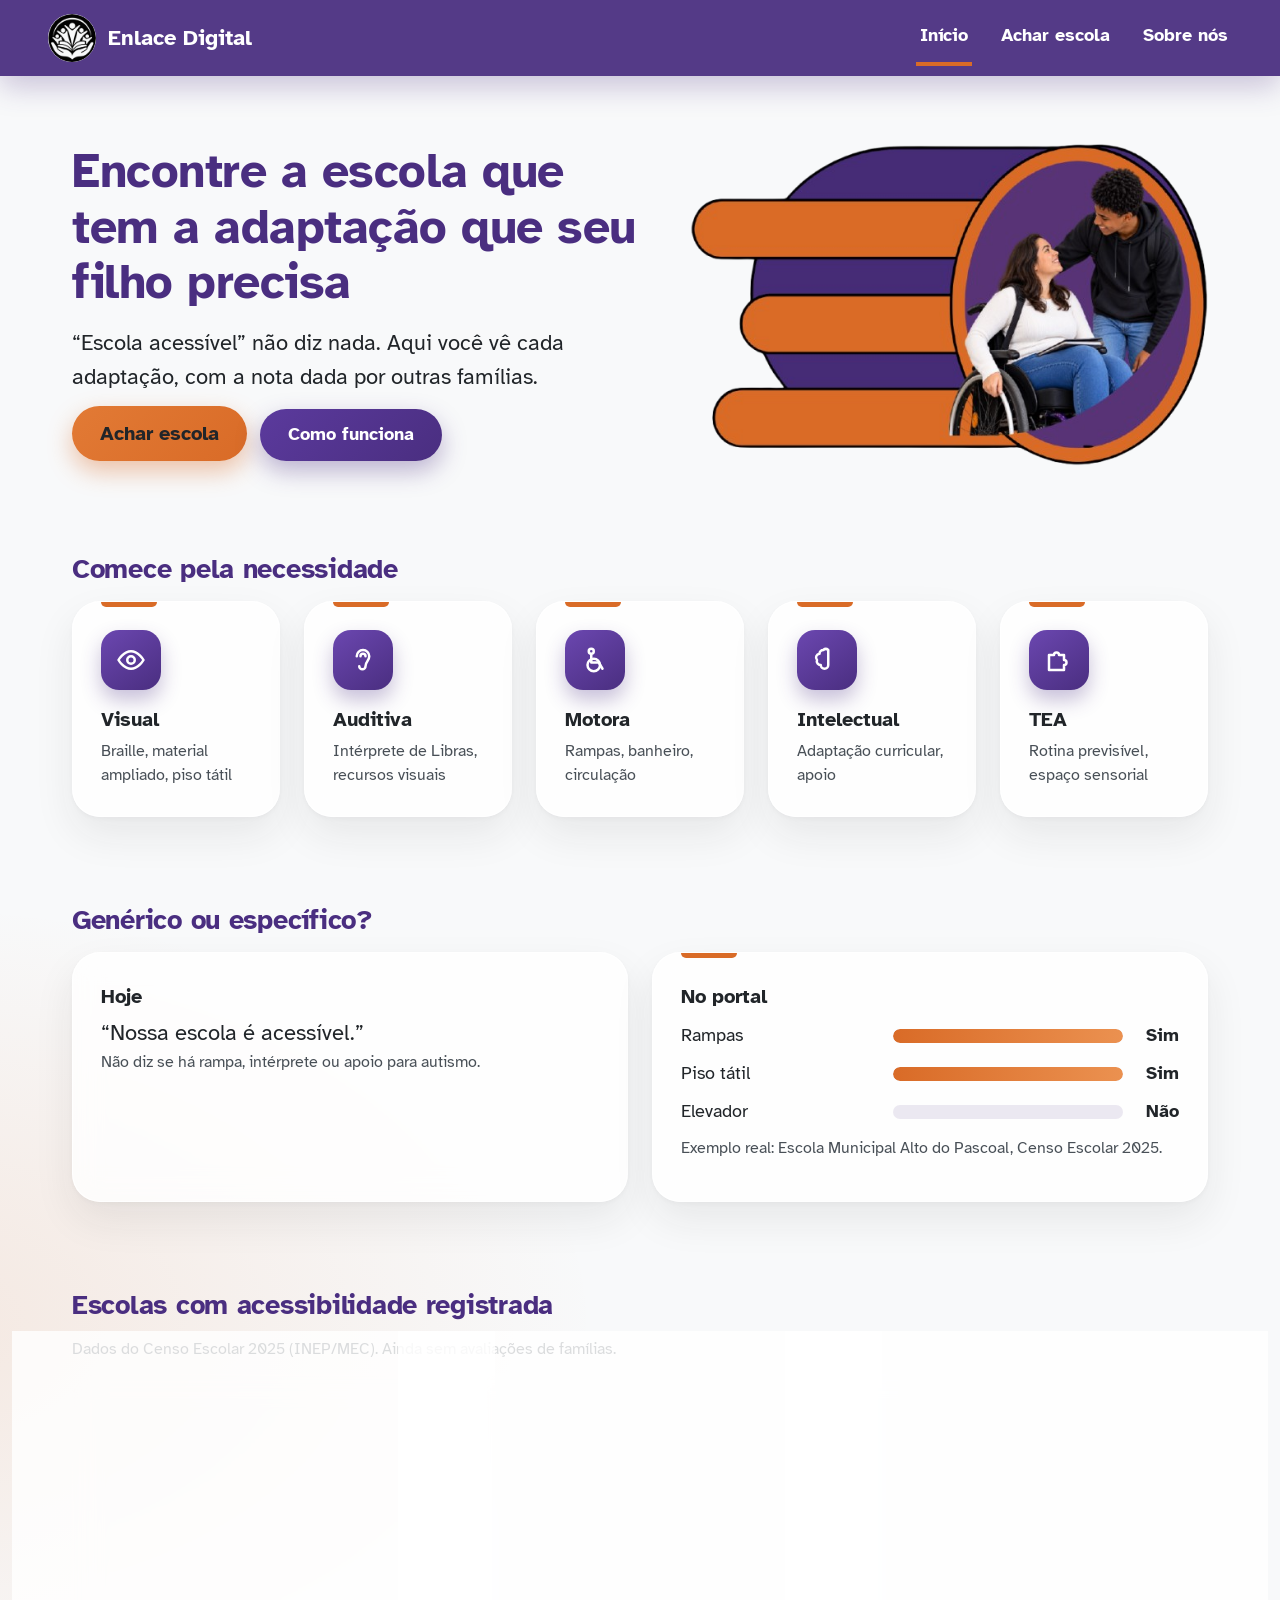
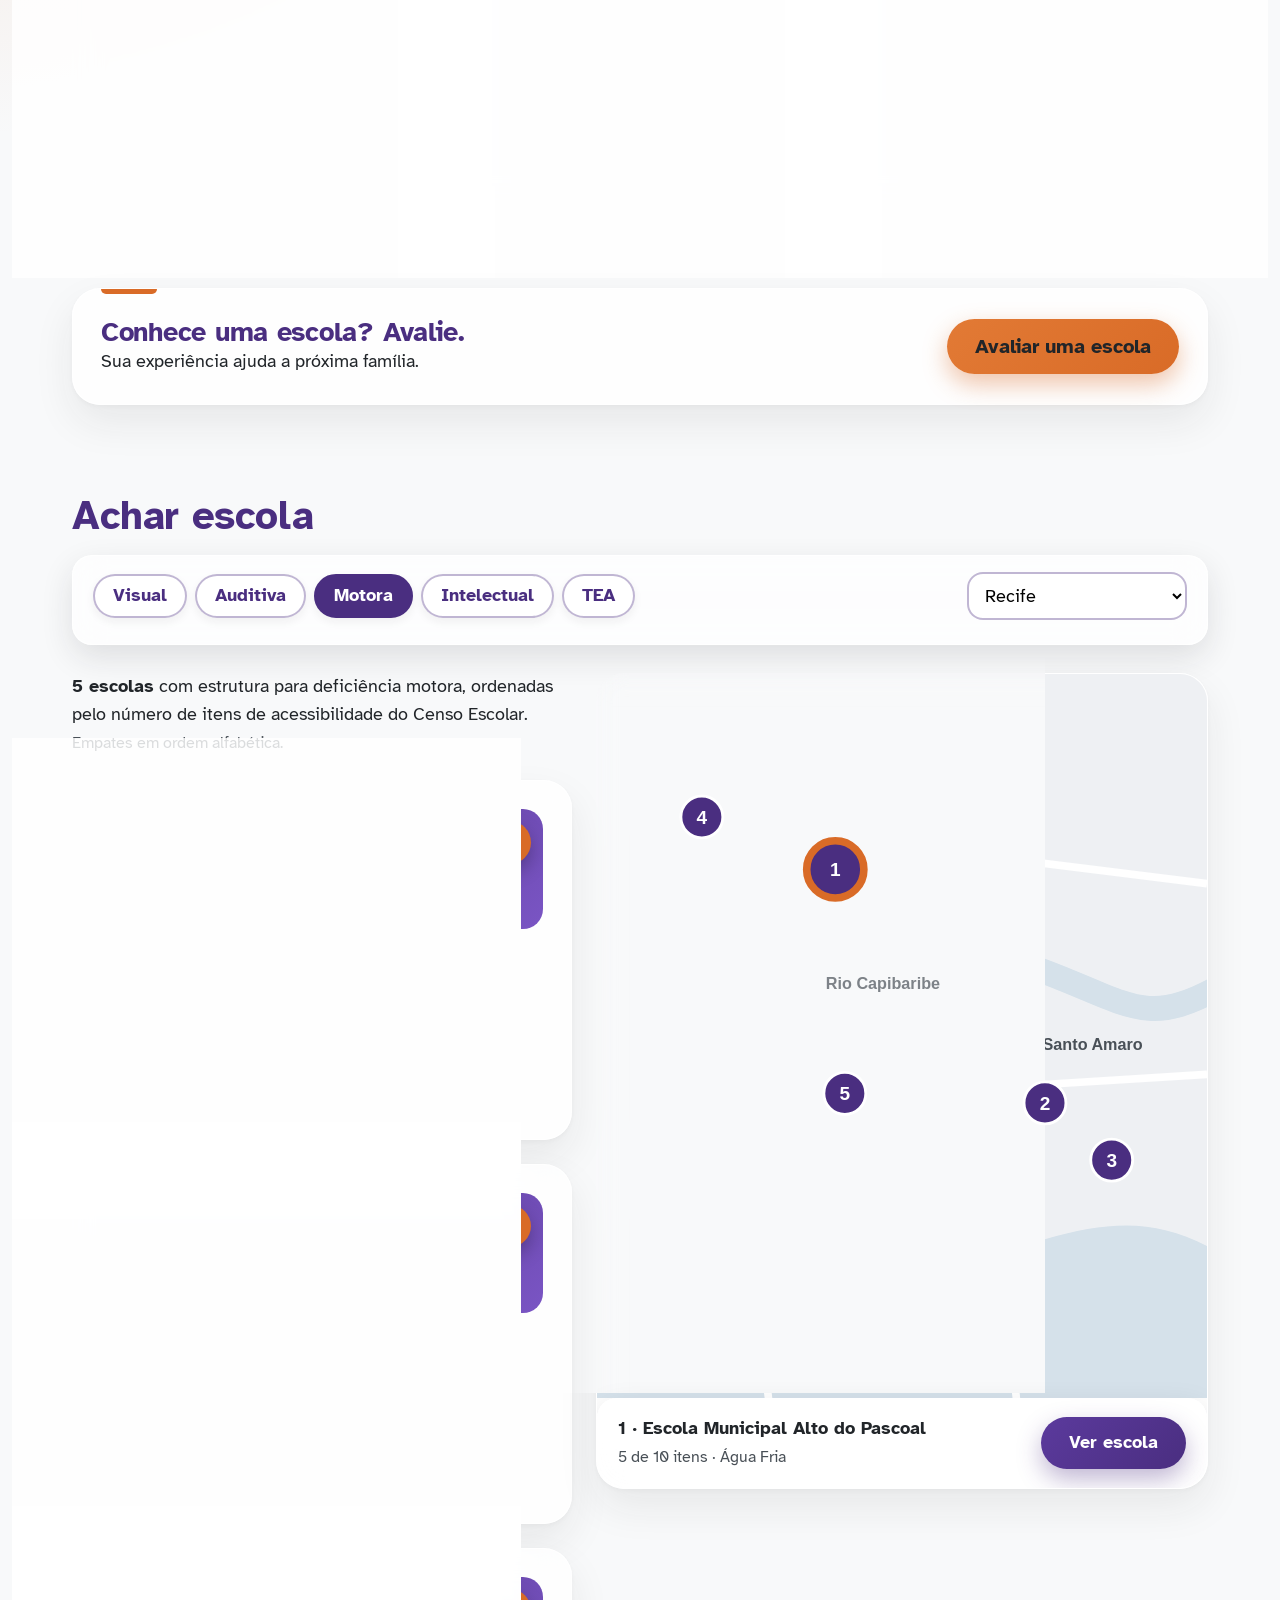
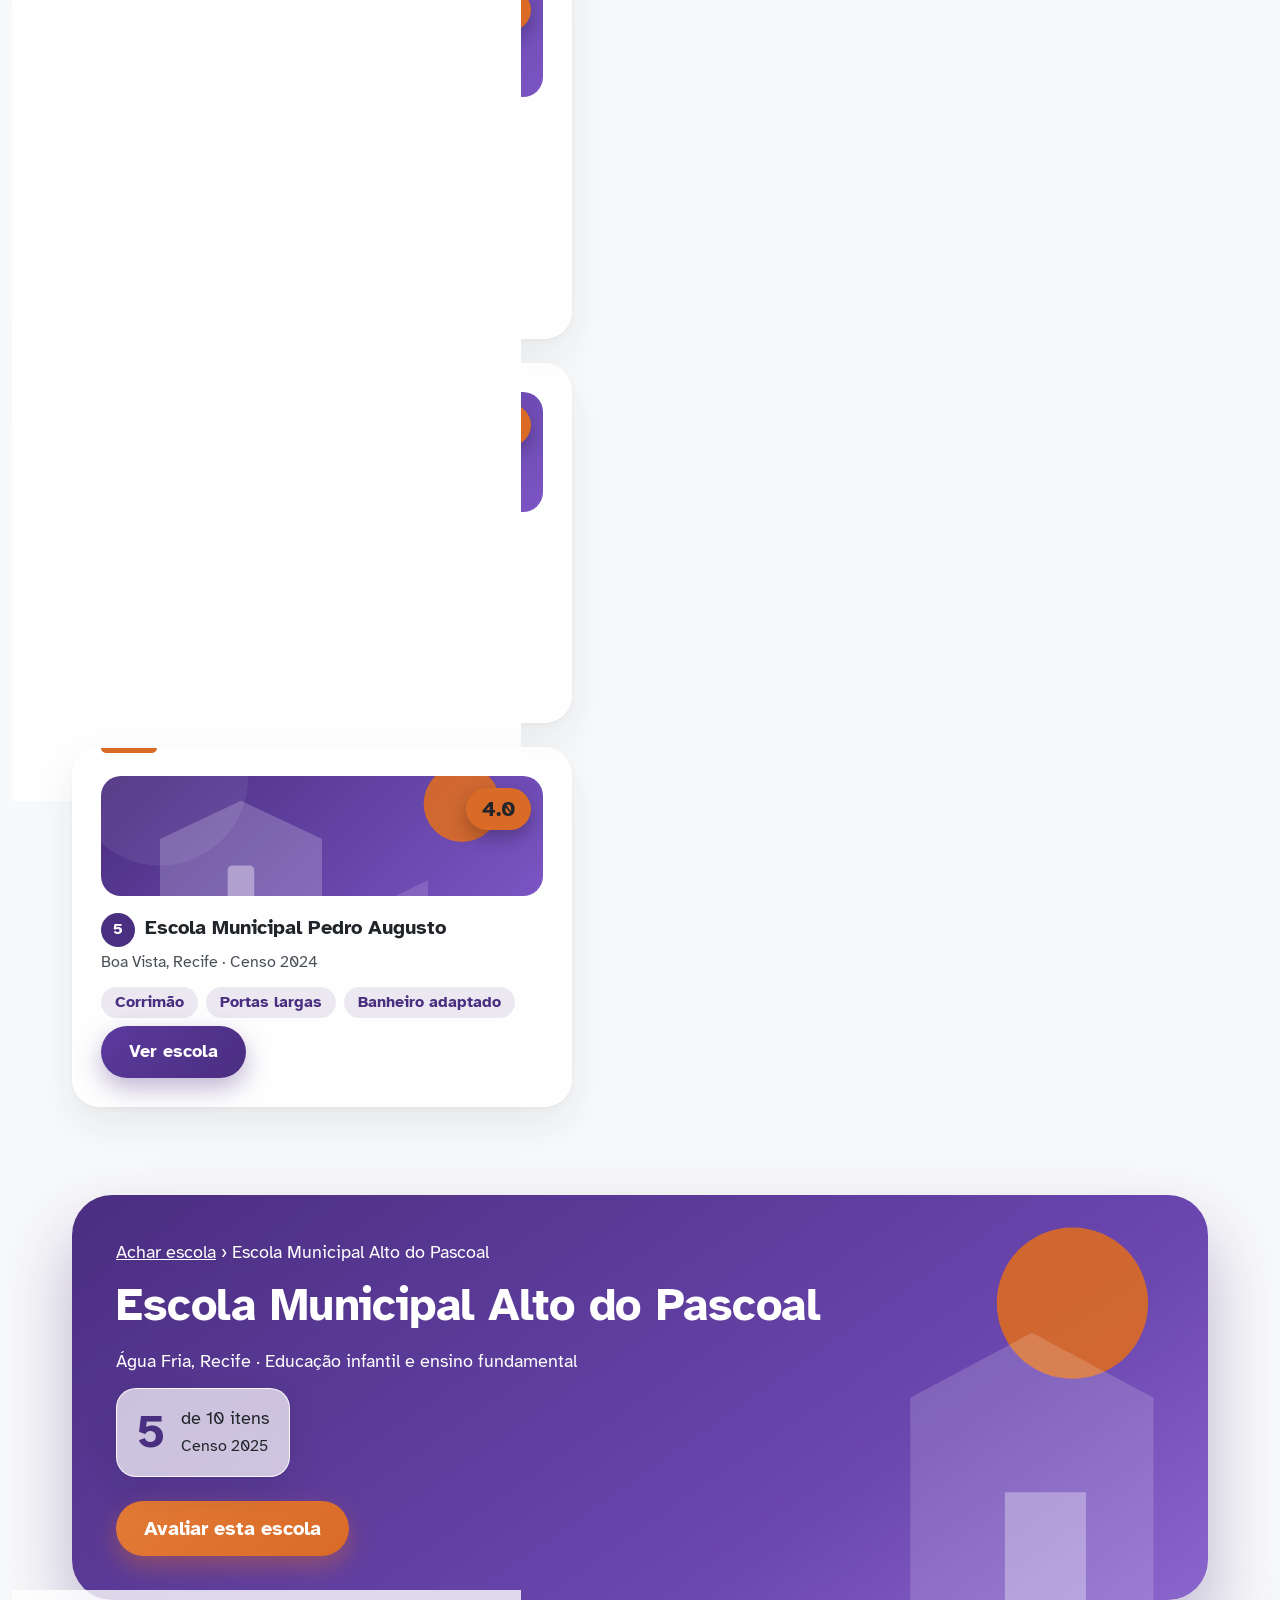
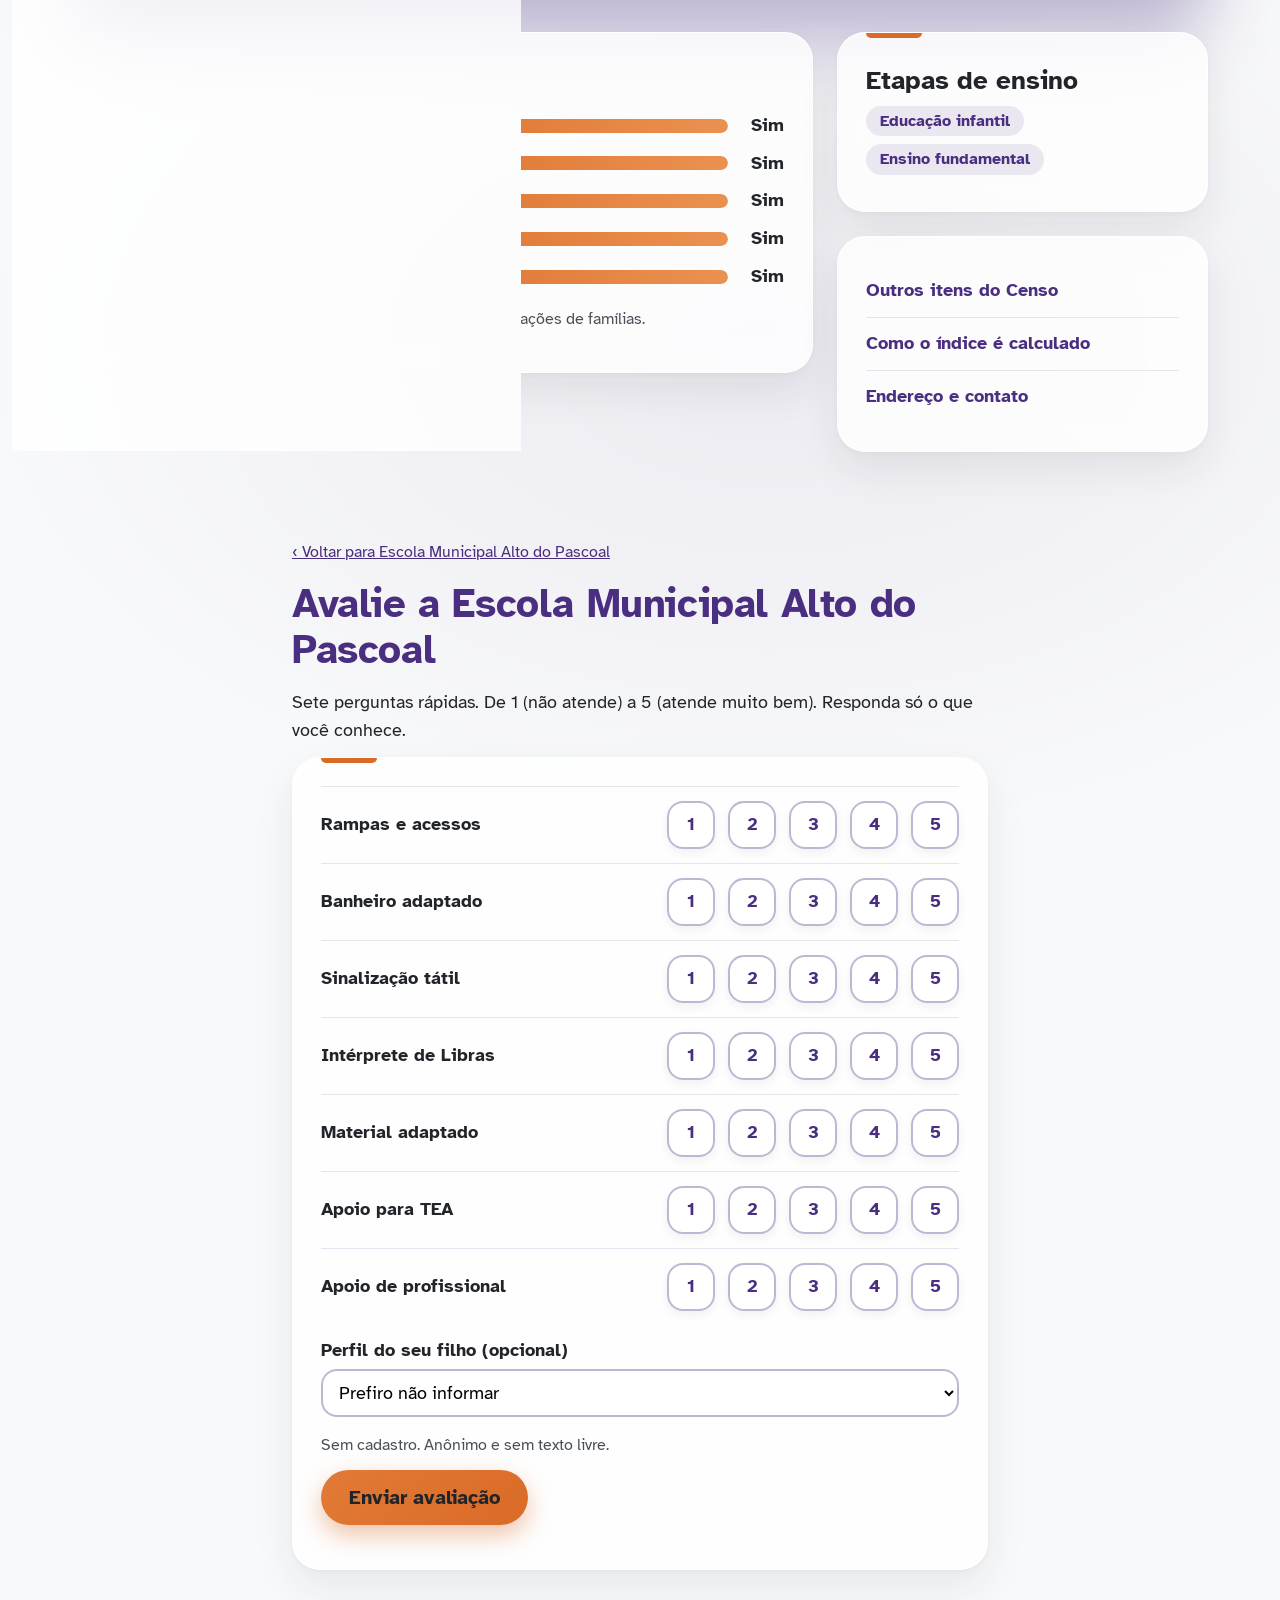
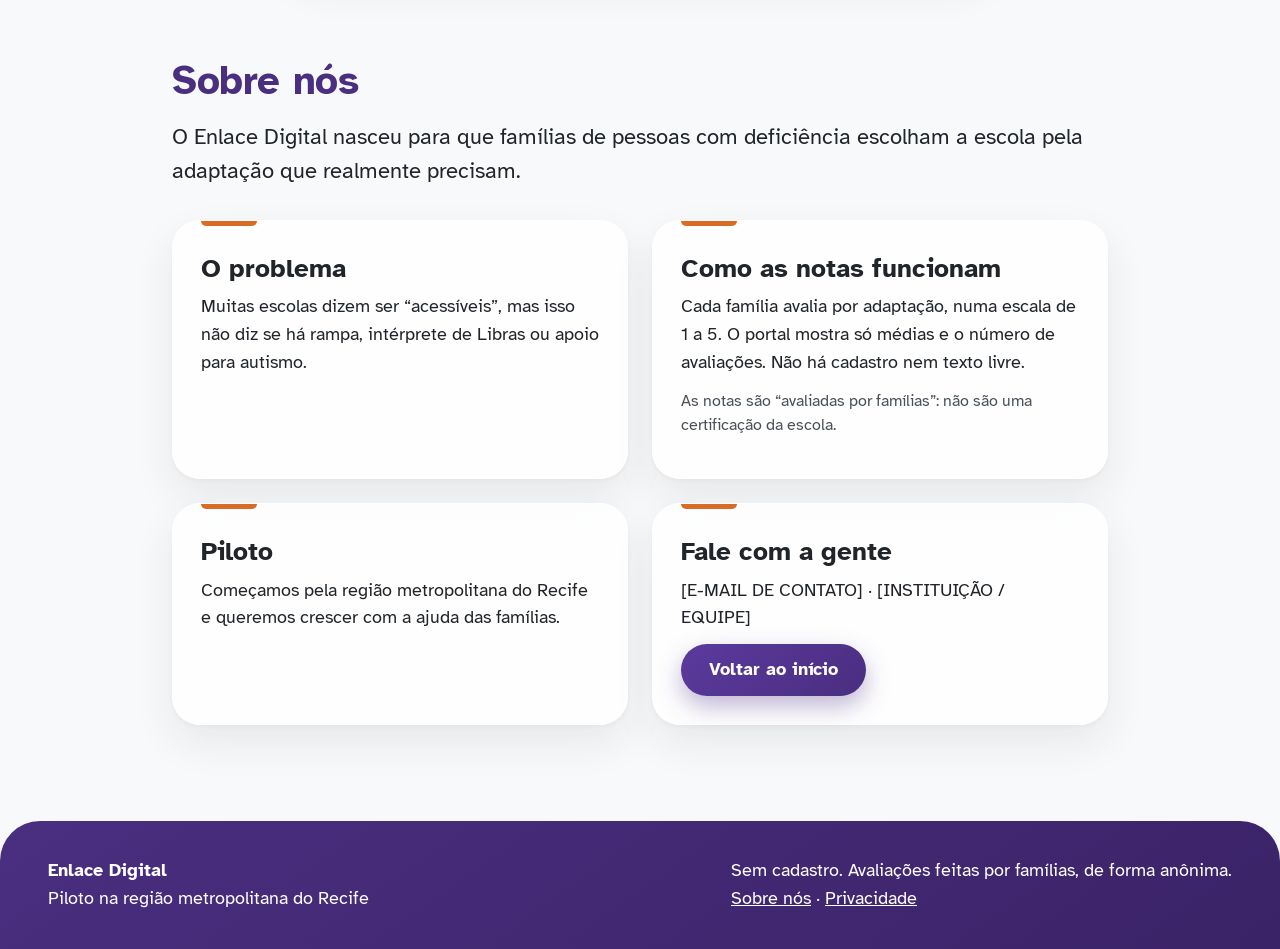
==== commit 423a303b: "Add files via upload" ====
--- a/index.html
+++ b/index.html
@@ -1,523 +1,523 @@
-<!DOCTYPE html>
-<html lang="pt-br">
-<head>
-    <meta charset="UTF-8">
-    <meta name="viewport" content="width=device-width, initial-scale=1.0">
-    <meta name="description" content="Encontre a escola que tem a adaptação que seu filho precisa, com a nota dada por outras famílias.">
-    <title>Enlace Digital — Encontre a escola com a adaptação certa</title>
-    <link rel="shortcut icon" href="midia/logos/logo-com-texto.jpg" type="image/x-icon">
-
-    <!-- Estilos: os três primeiros valem para todas as telas; o mobile.css só entra em telas até 850px -->
-    <link rel="stylesheet" href="estilos/base.css">
-    <link rel="stylesheet" href="estilos/componentes.css">
-    <link rel="stylesheet" href="estilos/secoes.css">
-    <link rel="stylesheet" href="estilos/mobile.css" media="screen and (max-width: 850px)">
-
-    <!-- Fontes -->
-    <link rel="preconnect" href="https://fonts.googleapis.com">
-    <link rel="preconnect" href="https://fonts.gstatic.com" crossorigin>
-    <link href="https://fonts.googleapis.com/css2?family=Atkinson+Hyperlegible:wght@400;700&display=swap" rel="stylesheet">
-    <link rel="stylesheet" href="https://fonts.googleapis.com/css2?family=Material+Symbols+Outlined:opsz,wght,FILL,GRAD@24,400,0,0&icon_names=menu">
-</head>
-<body>
-
-    <!-- ===================== CABEÇALHO E MENU ===================== -->
-    <header>
-        <a id="conteiner-logo" href="#inicio">
-            <img id="logo" src="midia/logos/logo-branca.png" alt="">
-            <span>Enlace Digital</span>
-        </a>
-        <button id="icone-menu" aria-label="Abrir menu" aria-expanded="false" aria-controls="navbar">
-            <span class="material-symbols-outlined">menu</span>
-        </button>
-        <nav id="navbar" aria-label="Principal">
-            <a href="#inicio" aria-current="location">Início</a>
-            <a href="#achar-escola">Achar escola</a>
-            <a href="#sobre">Sobre nós</a>
-        </nav>
-    </header>
-
-    <!-- Desenho reaproveitado nos cartões de escola (fica escondido, só serve de molde) -->
-    <svg class="molde-svg" aria-hidden="true">
-        <symbol id="arte-escola" viewBox="0 0 300 120" preserveAspectRatio="xMidYMid slice">
-            <circle cx="245" cy="38" r="26" fill="#D96B27" opacity=".92"/>
-            <circle cx="40" cy="20" r="60" fill="#fff" opacity=".07"/>
-            <path d="M40 120V62l55-26 55 26v58z" fill="#fff" opacity=".2"/>
-            <rect x="86" y="80" width="18" height="40" rx="3" fill="#fff" opacity=".38"/>
-            <path d="M160 120l62-30v30z" fill="#fff" opacity=".14"/>
-        </symbol>
-    </svg>
-
-    <main>
-
-        <!-- ============================================================
-             1. INÍCIO
-             ============================================================ -->
-        <section id="inicio">
-
-            <!-- 1.1 Topo: título, botões e imagem -->
-            <div id="topo" class="conteiner">
-                <div>
-                    <h1>Encontre a escola que tem a adaptação que seu filho precisa</h1>
-                    <p class="subtitulo">“Escola acessível” não diz nada. Aqui você vê cada adaptação, com a nota dada por outras famílias.</p>
-                    <a class="botao botao-destaque" href="#achar-escola">Achar escola</a>
-                    <a class="botao" href="#sobre">Como funciona</a>
-                </div>
-
-                <!-- Computador: imagem da família -->
-                <img id="imagem-familia"
-                     src="midia/conteudo/imagem-familia-pcd.png"
-                     width="630" height="396"
-                     alt="Mulher em cadeira de rodas sorri para um rapaz que se inclina ao lado dela, os dois dentro de um círculo laranja e roxo.">
-
-                <!-- Celular: ilustração com o cartão da escola (escondida no computador) -->
-                <div id="ilustracao">
-                    <svg viewBox="0 0 520 460" aria-hidden="true">
-                        <circle cx="410" cy="120" r="66" fill="#D96B27" opacity=".92"/>
-                        <circle cx="110" cy="90" r="130" fill="#fff" opacity=".07"/>
-                        <circle cx="480" cy="400" r="160" fill="#fff" opacity=".08"/>
-                        <path d="M80 460V240l140-74 140 74v220z" fill="#fff" opacity=".18"/>
-                        <path d="M215 460V320h100v140z" fill="#fff" opacity=".36"/>
-                        <path d="M360 460l130-64v64z" fill="#fff" opacity=".22"/>
-                    </svg>
-                    <div class="vidro topo"><strong>Rampas</strong> · <strong>Banheiro adaptado</strong></div>
-                    <div class="vidro base">
-                        <div><strong>Escola Municipal Alto do Pascoal</strong><br><span class="suave">Água Fria, Recife · Censo 2025</span></div>
-                        <span class="selo selo-solto" aria-label="5 de 10 itens de acessibilidade">5/10</span>
-                    </div>
-                </div>
-            </div>
-
-            <!-- 1.2 Comece pela necessidade -->
-            <section id="necessidades" class="conteiner secao">
-                <h2>Comece pela necessidade</h2>
-                <div class="grade necessidades">
-                    <a class="cartao destaque link-bloco" href="#achar-escola">
-                        <span class="icone"><svg viewBox="0 0 24 24" aria-hidden="true"><path d="M2 12s4-7 10-7 10 7 10 7-4 7-10 7S2 12 2 12z"/><circle cx="12" cy="12" r="3"/></svg></span>
-                        <h3>Visual</h3>
-                        <p class="suave">Braille, material ampliado, piso tátil</p>
-                    </a>
-                    <a class="cartao destaque link-bloco" href="#achar-escola">
-                        <span class="icone"><svg viewBox="0 0 24 24" aria-hidden="true"><path d="M7 9a5 5 0 0110 0c0 4-3 4-3 8a2.5 2.5 0 01-5 0"/><path d="M10 9a2 2 0 014 0"/></svg></span>
-                        <h3>Auditiva</h3>
-                        <p class="suave">Intérprete de Libras, recursos visuais</p>
-                    </a>
-                    <a class="cartao destaque link-bloco" href="#achar-escola">
-                        <span class="icone"><svg viewBox="0 0 24 24" aria-hidden="true"><circle cx="11" cy="16" r="5"/><circle cx="9" cy="5" r="2"/><path d="M9 8v6h6l3 5"/></svg></span>
-                        <h3>Motora</h3>
-                        <p class="suave">Rampas, banheiro, circulação</p>
-                    </a>
-                    <a class="cartao destaque link-bloco" href="#achar-escola">
-                        <span class="icone"><svg viewBox="0 0 24 24" aria-hidden="true"><path d="M9 4a3 3 0 00-3 3 3 3 0 00-2 5 3 3 0 003 4 3 3 0 006 0V4a3 3 0 00-4 0z"/></svg></span>
-                        <h3>Intelectual</h3>
-                        <p class="suave">Adaptação curricular, apoio</p>
-                    </a>
-                    <a class="cartao destaque link-bloco" href="#achar-escola">
-                        <span class="icone"><svg viewBox="0 0 24 24" aria-hidden="true"><path d="M4 8h4a2 2 0 114 0h4v4a2 2 0 110 4v4H4z"/></svg></span>
-                        <h3>TEA</h3>
-                        <p class="suave">Rotina previsível, espaço sensorial</p>
-                    </a>
-                </div>
-            </section>
-
-            <!-- 1.3 Genérico ou específico? -->
-            <section id="comparacao" class="conteiner secao">
-                <h2>Genérico ou específico?</h2>
-                <div class="grade comparacao">
-                    <div class="cartao">
-                        <h3>Hoje</h3>
-                        <p class="citacao">“Nossa escola é acessível.”</p>
-                        <p class="suave">Não diz se há rampa, intérprete ou apoio para autismo.</p>
-                    </div>
-                    <div class="cartao destaque">
-                        <h3>No portal</h3>
-                        <div class="barra-nota"><span>Rampas</span><i><b style="--largura: 100%"></b></i><strong>Sim</strong></div>
-                        <div class="barra-nota"><span>Piso tátil</span><i><b style="--largura: 100%"></b></i><strong>Sim</strong></div>
-                        <div class="barra-nota"><span>Elevador</span><i><b style="--largura: 0%"></b></i><strong>Não</strong></div>
-                        <p class="suave">Exemplo real: Escola Municipal Alto do Pascoal, Censo Escolar 2025.</p>
-                    </div>
-                </div>
-            </section>
-
-            <!-- 1.4 Escolas em destaque (dados reais do Censo Escolar 2025, INEP/MEC) -->
-            <section id="destaques" class="conteiner secao">
-                <h2>Escolas com acessibilidade registrada</h2>
-                <p class="suave">Dados do Censo Escolar 2025 (INEP/MEC). Ainda sem avaliações de famílias.</p>
-                <div class="grade escolas-destaque">
-
-                    <article class="cartao destaque">
-                        <div class="arte">
-                            <svg viewBox="0 0 300 120" preserveAspectRatio="xMidYMid slice" aria-hidden="true"><use href="#arte-escola" width="300" height="120"/></svg>
-                            <span class="selo" aria-label="5 de 10 itens de acessibilidade">5/10</span>
-                        </div>
-                        <h3>Escola Municipal Alto do Pascoal</h3>
-                        <p class="suave">Água Fria, Recife · Censo 2025</p>
-                        <div><span class="etiqueta">Rampas</span><span class="etiqueta">Banheiro adaptado</span><span class="etiqueta">Piso tátil</span></div>
-                        <a class="botao" href="#escola">Ver escola</a>
-                    </article>
-
-                    <article class="cartao destaque">
-                        <div class="arte">
-                            <svg viewBox="0 0 300 120" preserveAspectRatio="xMidYMid slice" aria-hidden="true"><use href="#arte-escola" width="300" height="120"/></svg>
-                            <span class="selo" aria-label="5 de 10 itens de acessibilidade">5/10</span>
-                        </div>
-                        <h3>Escola Municipal Lutadores do Bem</h3>
-                        <p class="suave">Santo Amaro, Recife · Censo 2025</p>
-                        <div><span class="etiqueta">Rampas</span><span class="etiqueta">Piso tátil</span><span class="etiqueta">Banheiro adaptado</span></div>
-                        <a class="botao" href="#escola">Ver escola</a>
-                    </article>
-
-                    <article class="cartao destaque">
-                        <div class="arte">
-                            <svg viewBox="0 0 300 120" preserveAspectRatio="xMidYMid slice" aria-hidden="true"><use href="#arte-escola" width="300" height="120"/></svg>
-                            <span class="selo" aria-label="5 de 10 itens de acessibilidade">5/10</span>
-                        </div>
-                        <h3>Escola Municipal Santo Amaro Severino Gomes Bria</h3>
-                        <p class="suave">Santo Amaro, Recife · Censo 2025</p>
-                        <div><span class="etiqueta">Elevador</span><span class="etiqueta">Piso tátil</span><span class="etiqueta">Banheiro adaptado</span></div>
-                        <a class="botao" href="#escola">Ver escola</a>
-                    </article>
-
-                </div>
-            </section>
-
-            <!-- 1.5 Chamada para avaliar -->
-            <div class="conteiner secao">
-                <div id="chamada" class="cartao destaque">
-                    <div>
-                        <h2>Conhece uma escola? Avalie.</h2>
-                        <p>Sua experiência ajuda a próxima família.</p>
-                    </div>
-                    <a class="botao botao-destaque" href="#avaliar">Avaliar uma escola</a>
-                </div>
-            </div>
-
-        </section>
-
-
-        <!-- ============================================================
-             2. ACHAR ESCOLA
-             ============================================================ -->
-        <section id="achar-escola">
-
-            <!-- Filtro, lista e mapa -->
-            <div class="conteiner secao">
-                <h2 class="titulo-secao">Achar escola</h2>
-
-                <form id="filtro" class="vidro">
-                    <div class="opcoes-necessidade" role="group" aria-label="Necessidade">
-                        <label class="opcao pilula"><input type="radio" name="necessidade" value="visual"><span>Visual</span></label>
-                        <label class="opcao pilula"><input type="radio" name="necessidade" value="auditiva"><span>Auditiva</span></label>
-                        <label class="opcao pilula"><input type="radio" name="necessidade" value="motora" checked><span>Motora</span></label>
-                        <label class="opcao pilula"><input type="radio" name="necessidade" value="intelectual"><span>Intelectual</span></label>
-                        <label class="opcao pilula"><input type="radio" name="necessidade" value="tea"><span>TEA</span></label>
-                    </div>
-                    <select aria-label="Município"><option>Recife</option></select>
-                </form>
-
-                <div class="grade busca">
-
-                    <!-- Lista (dados reais do Censo Escolar, INEP/MEC) -->
-                    <div class="grade">
-                        <p class="resumo-busca"><strong>5 escolas</strong> com estrutura para deficiência motora, ordenadas pelo número de itens de acessibilidade do Censo Escolar. <span class="suave">Empates em ordem alfabética.</span></p>
-
-                        <article class="cartao destaque">
-                            <div class="arte">
-                                <svg viewBox="0 0 300 120" preserveAspectRatio="xMidYMid slice" aria-hidden="true"><use href="#arte-escola" width="300" height="120"/></svg>
-                                <span class="selo" aria-label="5 de 10 itens de acessibilidade">5/10</span>
-                            </div>
-                            <h3><span class="numero">1</span>Escola Municipal Alto do Pascoal</h3>
-                            <p class="suave">Água Fria, Recife · Censo 2025</p>
-                            <div><span class="etiqueta">Rampas</span><span class="etiqueta">Portas largas</span><span class="etiqueta">Banheiro adaptado</span></div>
-                            <a class="botao" href="#escola">Ver escola</a>
-                        </article>
-
-                        <article class="cartao destaque">
-                            <div class="arte">
-                                <svg viewBox="0 0 300 120" preserveAspectRatio="xMidYMid slice" aria-hidden="true"><use href="#arte-escola" width="300" height="120"/></svg>
-                                <span class="selo" aria-label="5 de 10 itens de acessibilidade">5/10</span>
-                            </div>
-                            <h3><span class="numero">2</span>Escola Municipal Lutadores do Bem</h3>
-                            <p class="suave">Santo Amaro, Recife · Censo 2025</p>
-                            <div><span class="etiqueta">Rampas</span><span class="etiqueta">Banheiro adaptado</span></div>
-                            <a class="botao" href="#escola">Ver escola</a>
-                        </article>
-
-                        <article class="cartao destaque">
-                            <div class="arte">
-                                <svg viewBox="0 0 300 120" preserveAspectRatio="xMidYMid slice" aria-hidden="true"><use href="#arte-escola" width="300" height="120"/></svg>
-                                <span class="selo" aria-label="5 de 10 itens de acessibilidade">5/10</span>
-                            </div>
-                            <h3><span class="numero">3</span>Escola Municipal Santo Amaro Severino Gomes Bria</h3>
-                            <p class="suave">Santo Amaro, Recife · Censo 2025</p>
-                            <div><span class="etiqueta">Corrimão</span><span class="etiqueta">Elevador</span><span class="etiqueta">Banheiro adaptado</span></div>
-                            <a class="botao" href="#escola">Ver escola</a>
-                        </article>
-
-                        <article class="cartao destaque">
-                            <div class="arte">
-                                <svg viewBox="0 0 300 120" preserveAspectRatio="xMidYMid slice" aria-hidden="true"><use href="#arte-escola" width="300" height="120"/></svg>
-                                <span class="selo" aria-label="4 de 10 itens de acessibilidade">4/10</span>
-                            </div>
-                            <h3><span class="numero">4</span>Escola Municipal Novo Horizonte</h3>
-                            <p class="suave">Água Fria, Recife · Censo 2025</p>
-                            <div><span class="etiqueta">Corrimão</span><span class="etiqueta">Portas largas</span><span class="etiqueta">Banheiro adaptado</span></div>
-                            <a class="botao" href="#escola">Ver escola</a>
-                        </article>
-
-                        <article class="cartao destaque">
-                            <div class="arte">
-                                <svg viewBox="0 0 300 120" preserveAspectRatio="xMidYMid slice" aria-hidden="true"><use href="#arte-escola" width="300" height="120"/></svg>
-                                <span class="selo" aria-label="4 de 10 itens de acessibilidade">4/10</span>
-                            </div>
-                            <h3><span class="numero">5</span>Escola Municipal Pedro Augusto</h3>
-                            <p class="suave">Boa Vista, Recife · Censo 2024</p>
-                            <div><span class="etiqueta">Corrimão</span><span class="etiqueta">Portas largas</span><span class="etiqueta">Banheiro adaptado</span></div>
-                            <a class="botao" href="#escola">Ver escola</a>
-                        </article>
-                    </div>
-
-                    <!-- Mapa -->
-                    <div id="mapa" class="cartao">
-                        <svg viewBox="0 0 640 760" role="img" aria-label="Mapa esquemático com cinco escolas numeradas no Recife: duas em Água Fria, duas em Santo Amaro e uma na Boa Vista. Posições aproximadas.">
-
-                            <rect width="640" height="760" fill="#EEF0F3"/>
-                            <path d="M0 600C140 560 220 680 360 630S560 560 640 600V760H0Z" fill="#D5E1EA"/>
-                            <path d="M-10 300C150 330 250 250 400 290S560 380 650 330" stroke="#D5E1EA" stroke-width="26" fill="none"/>
-                            <g stroke="#fff" stroke-width="8" fill="none">
-                                <path d="M80 0L180 760"/>
-                                <path d="M0 140L640 220"/>
-                                <path d="M360 0L440 760"/>
-                                <path d="M0 460L640 420"/>
-                            </g>
-                            <g font-family="sans-serif" font-size="17" font-weight="700" text-anchor="middle" fill="#495057">
-                                <text x="150" y="60">Água Fria</text>
-                                <text x="520" y="395">Santo Amaro</text>
-                                <text x="180" y="515">Boa Vista</text>
-                                <text x="300" y="330" opacity=".7">Rio Capibaribe</text>
-                            </g>
-                            <g font-family="sans-serif" font-weight="700" font-size="20" text-anchor="middle">
-                                <circle cx="250" cy="205" r="30" fill="#4A2E80" stroke="#D96B27" stroke-width="8"/><text x="250" y="212" fill="#fff">1</text>
-                                <circle cx="470" cy="450" r="22" fill="#4A2E80" stroke="#fff" stroke-width="3"/><text x="470" y="457" fill="#fff">2</text>
-                                <circle cx="540" cy="510" r="22" fill="#4A2E80" stroke="#fff" stroke-width="3"/><text x="540" y="517" fill="#fff">3</text>
-                                <circle cx="110" cy="150" r="22" fill="#4A2E80" stroke="#fff" stroke-width="3"/><text x="110" y="157" fill="#fff">4</text>
-                                <circle cx="260" cy="440" r="22" fill="#4A2E80" stroke="#fff" stroke-width="3"/><text x="260" y="447" fill="#fff">5</text>
-                            </g>
-                        </svg>
-
-                        <div class="vidro">
-                            <div><strong>1 · Escola Municipal Alto do Pascoal</strong><br><span class="suave">5 de 10 itens · Água Fria</span></div>
-                            <a class="botao" href="#escola">Ver escola</a>
-                        </div>
-                    </div>
-
-                </div>
-            </div>
-
-
-            <!-- 2.1 Página da escola (Escola Municipal Alto do Pascoal, dados do Censo Escolar 2025) -->
-            <section id="escola" class="conteiner secao">
-                <div id="escola-topo">
-                    <svg viewBox="0 0 400 300" aria-hidden="true">
-                        <circle cx="300" cy="80" r="56" fill="#D96B27" opacity=".92"/>
-                        <path d="M180 300V150l90-48 90 48v150z" fill="#fff" opacity=".16"/>
-                        <path d="M250 300v-80h60v80z" fill="#fff" opacity=".32"/>
-                    </svg>
-                    <div>
-                        <p><a href="#achar-escola">Achar escola</a> › Escola Municipal Alto do Pascoal</p>
-                        <h2>Escola Municipal Alto do Pascoal</h2>
-                        <p>Água Fria, Recife · Educação infantil e ensino fundamental</p>
-                        <div class="vidro">
-                            <span class="nota">5</span>
-                            <span>de 10 itens<br><span class="suave">Censo 2025</span></span>
-                        </div>
-                        <a class="botao botao-destaque" href="#avaliar">Avaliar esta escola</a>
-                    </div>
-                </div>
-
-                <div class="grade detalhe">
-                    <div class="cartao destaque">
-                        <h3 class="titulo-grande">O que o Censo Escolar registra</h3>
-                        <div class="barra-nota"><span>Rampas</span><i><b style="--largura: 100%"></b></i><strong>Sim</strong></div>
-                        <div class="barra-nota"><span>Banheiro adaptado</span><i><b style="--largura: 100%"></b></i><strong>Sim</strong></div>
-                        <div class="barra-nota"><span>Piso tátil</span><i><b style="--largura: 100%"></b></i><strong>Sim</strong></div>
-                        <div class="barra-nota"><span>Portas largas (80 cm)</span><i><b style="--largura: 100%"></b></i><strong>Sim</strong></div>
-                        <div class="barra-nota"><span>Sala de recursos (AEE)</span><i><b style="--largura: 100%"></b></i><strong>Sim</strong></div>
-                        <p class="suave aviso">Dados do Censo Escolar 2025 (INEP/MEC). Ainda sem avaliações de famílias.</p>
-                    </div>
-
-                    <div class="grade">
-                        <div class="cartao destaque">
-                            <h3 class="titulo-grande">Etapas de ensino</h3>
-                            <span class="etiqueta">Educação infantil</span><span class="etiqueta">Ensino fundamental</span>
-                        </div>
-                        <div class="cartao">
-                            <details>
-                                <summary>Outros itens do Censo</summary>
-                                <div class="barra-nota"><span>Corrimão e guarda-corpos</span><i><b style="--largura: 0%"></b></i><strong>Não</strong></div>
-                                <div class="barra-nota"><span>Elevador</span><i><b style="--largura: 0%"></b></i><strong>Não</strong></div>
-                                <div class="barra-nota"><span>Sinalização tátil</span><i><b style="--largura: 0%"></b></i><strong>Não</strong></div>
-                            </details>
-                            <details>
-                                <summary>Como o índice é calculado</summary>
-                                <p class="suave">O índice conta quantos dos 10 itens de acessibilidade do Censo Escolar a escola declara: rampas, piso tátil, corrimão, elevador, portas largas, banheiro acessível, sala de recursos (AEE) e sinalização tátil, sonora e visual. Ele mostra o que existe, não a qualidade.</p>
-                            </details>
-                            <details>
-                                <summary>Endereço e contato</summary>
-                                <p class="suave">Rua Ladeira de Pedra, 1265, Água Fria, Recife · CEP 52111-430 · (81) 3355-4221 · emaltodopascoal@hotmail.com</p>
-                            </details>
-                        </div>
-                    </div>
-                </div>
-            </section>
-
-
-            <!-- 2.2 Avaliar escola -->
-            <section id="avaliar" class="conteiner mais-estreito secao">
-                <p class="suave voltar"><a href="#escola">‹ Voltar para Escola Municipal Alto do Pascoal</a></p>
-                <h2 class="titulo-secao">Avalie a Escola Municipal Alto do Pascoal</h2>
-                <p>Sete perguntas rápidas. De 1 (não atende) a 5 (atende muito bem). Responda só o que você conhece.</p>
-
-                <form id="formulario-avaliacao" class="cartao destaque">
-                    <fieldset class="linha-nota">
-                        <legend>Rampas e acessos</legend>
-                        <span class="rotulo" aria-hidden="true">Rampas e acessos</span>
-                        <div>
-                            <label class="opcao"><input type="radio" name="a1" value="1"><span>1</span></label>
-                            <label class="opcao"><input type="radio" name="a1" value="2"><span>2</span></label>
-                            <label class="opcao"><input type="radio" name="a1" value="3"><span>3</span></label>
-                            <label class="opcao"><input type="radio" name="a1" value="4"><span>4</span></label>
-                            <label class="opcao"><input type="radio" name="a1" value="5"><span>5</span></label>
-                        </div>
-                    </fieldset>
-                    <fieldset class="linha-nota">
-                        <legend>Banheiro adaptado</legend>
-                        <span class="rotulo" aria-hidden="true">Banheiro adaptado</span>
-                        <div>
-                            <label class="opcao"><input type="radio" name="a2" value="1"><span>1</span></label>
-                            <label class="opcao"><input type="radio" name="a2" value="2"><span>2</span></label>
-                            <label class="opcao"><input type="radio" name="a2" value="3"><span>3</span></label>
-                            <label class="opcao"><input type="radio" name="a2" value="4"><span>4</span></label>
-                            <label class="opcao"><input type="radio" name="a2" value="5"><span>5</span></label>
-                        </div>
-                    </fieldset>
-                    <fieldset class="linha-nota">
-                        <legend>Sinalização tátil</legend>
-                        <span class="rotulo" aria-hidden="true">Sinalização tátil</span>
-                        <div>
-                            <label class="opcao"><input type="radio" name="a3" value="1"><span>1</span></label>
-                            <label class="opcao"><input type="radio" name="a3" value="2"><span>2</span></label>
-                            <label class="opcao"><input type="radio" name="a3" value="3"><span>3</span></label>
-                            <label class="opcao"><input type="radio" name="a3" value="4"><span>4</span></label>
-                            <label class="opcao"><input type="radio" name="a3" value="5"><span>5</span></label>
-                        </div>
-                    </fieldset>
-                    <fieldset class="linha-nota">
-                        <legend>Intérprete de Libras</legend>
-                        <span class="rotulo" aria-hidden="true">Intérprete de Libras</span>
-                        <div>
-                            <label class="opcao"><input type="radio" name="a4" value="1"><span>1</span></label>
-                            <label class="opcao"><input type="radio" name="a4" value="2"><span>2</span></label>
-                            <label class="opcao"><input type="radio" name="a4" value="3"><span>3</span></label>
-                            <label class="opcao"><input type="radio" name="a4" value="4"><span>4</span></label>
-                            <label class="opcao"><input type="radio" name="a4" value="5"><span>5</span></label>
-                        </div>
-                    </fieldset>
-                    <fieldset class="linha-nota">
-                        <legend>Material adaptado</legend>
-                        <span class="rotulo" aria-hidden="true">Material adaptado</span>
-                        <div>
-                            <label class="opcao"><input type="radio" name="a5" value="1"><span>1</span></label>
-                            <label class="opcao"><input type="radio" name="a5" value="2"><span>2</span></label>
-                            <label class="opcao"><input type="radio" name="a5" value="3"><span>3</span></label>
-                            <label class="opcao"><input type="radio" name="a5" value="4"><span>4</span></label>
-                            <label class="opcao"><input type="radio" name="a5" value="5"><span>5</span></label>
-                        </div>
-                    </fieldset>
-                    <fieldset class="linha-nota">
-                        <legend>Apoio para TEA</legend>
-                        <span class="rotulo" aria-hidden="true">Apoio para TEA</span>
-                        <div>
-                            <label class="opcao"><input type="radio" name="a6" value="1"><span>1</span></label>
-                            <label class="opcao"><input type="radio" name="a6" value="2"><span>2</span></label>
-                            <label class="opcao"><input type="radio" name="a6" value="3"><span>3</span></label>
-                            <label class="opcao"><input type="radio" name="a6" value="4"><span>4</span></label>
-                            <label class="opcao"><input type="radio" name="a6" value="5"><span>5</span></label>
-                        </div>
-                    </fieldset>
-                    <fieldset class="linha-nota">
-                        <legend>Apoio de profissional</legend>
-                        <span class="rotulo" aria-hidden="true">Apoio de profissional</span>
-                        <div>
-                            <label class="opcao"><input type="radio" name="a7" value="1"><span>1</span></label>
-                            <label class="opcao"><input type="radio" name="a7" value="2"><span>2</span></label>
-                            <label class="opcao"><input type="radio" name="a7" value="3"><span>3</span></label>
-                            <label class="opcao"><input type="radio" name="a7" value="4"><span>4</span></label>
-                            <label class="opcao"><input type="radio" name="a7" value="5"><span>5</span></label>
-                        </div>
-                    </fieldset>
-                    <label class="campo" for="perfil">Perfil do seu filho (opcional)</label>
-                    <select id="perfil">
-                        <option>Prefiro não informar</option>
-                        <option>Visual</option>
-                        <option>Auditiva</option>
-                        <option>Motora</option>
-                        <option>Intelectual</option>
-                        <option>TEA</option>
-                    </select>
-
-                    <p class="suave">Sem cadastro. Anônimo e sem texto livre.</p>
-                    <button class="botao botao-destaque" type="submit">Enviar avaliação</button>
-                    <p id="agradecimento" class="agradecimento" role="status"></p>
-                </form>
-            </section>
-
-        </section>
-
-
-        <!-- ============================================================
-             3. SOBRE NÓS
-             ============================================================ -->
-        <section id="sobre">
-            <div class="conteiner estreito secao">
-                <h2 class="titulo-secao">Sobre nós</h2>
-                <p class="introducao">O Enlace Digital nasceu para que famílias de pessoas com deficiência escolham a escola pela adaptação que realmente precisam.</p>
-
-                <div class="grade sobre-grade">
-                    <section class="cartao destaque">
-                        <h3 class="titulo-grande">O problema</h3>
-                        <p>Muitas escolas dizem ser “acessíveis”, mas isso não diz se há rampa, intérprete de Libras ou apoio para autismo.</p>
-                    </section>
-                    <section class="cartao destaque">
-                        <h3 class="titulo-grande">Como as notas funcionam</h3>
-                        <p>Cada família avalia por adaptação, numa escala de 1 a 5. O portal mostra só médias e o número de avaliações. Não há cadastro nem texto livre.</p>
-                        <p class="suave">As notas são “avaliadas por famílias”: não são uma certificação da escola.</p>
-                    </section>
-                    <section class="cartao destaque">
-                        <h3 class="titulo-grande">Piloto</h3>
-                        <p>Começamos pela região metropolitana do Recife e queremos crescer com a ajuda das famílias.</p>
-                    </section>
-                    <section class="cartao destaque">
-                        <h3 class="titulo-grande">Fale com a gente</h3>
-                        <p>[E-MAIL DE CONTATO] · [INSTITUIÇÃO / EQUIPE]</p>
-                        <a class="botao" href="#inicio">Voltar ao início</a>
-                    </section>
-                </div>
-            </div>
-        </section>
-
-    </main>
-
-
-    <!-- ===================== RODAPÉ ===================== -->
-    <footer>
-        <div class="conteiner">
-            <div><strong>Enlace Digital</strong><br>Piloto na região metropolitana do Recife</div>
-            <div>Sem cadastro. Avaliações feitas por famílias, de forma anônima.<br>
-                <a href="#sobre">Sobre nós</a> · <a href="#sobre">Privacidade</a> </div>
-        </div>
-    </footer>
-
-    <script src="scripts/script.js"></script>
-</body>
-</html>
+<!DOCTYPE html>
+<html lang="pt-br">
+<head>
+    <meta charset="UTF-8">
+    <meta name="viewport" content="width=device-width, initial-scale=1.0">
+    <meta name="description" content="Encontre a escola que tem a adaptação que seu filho precisa, com a nota dada por outras famílias.">
+    <title>Enlace Digital — Encontre a escola com a adaptação certa</title>
+    <link rel="shortcut icon" href="midia/logos/logo-com-texto.jpg" type="image/x-icon">
+
+    <!-- Estilos: os três primeiros valem para todas as telas; o mobile.css só entra em telas até 850px -->
+    <link rel="stylesheet" href="estilos/base.css">
+    <link rel="stylesheet" href="estilos/componentes.css">
+    <link rel="stylesheet" href="estilos/secoes.css">
+    <link rel="stylesheet" href="estilos/mobile.css" media="screen and (max-width: 850px)">
+
+    <!-- Fontes -->
+    <link rel="preconnect" href="https://fonts.googleapis.com">
+    <link rel="preconnect" href="https://fonts.gstatic.com" crossorigin>
+    <link href="https://fonts.googleapis.com/css2?family=Atkinson+Hyperlegible:wght@400;700&display=swap" rel="stylesheet">
+    <link rel="stylesheet" href="https://fonts.googleapis.com/css2?family=Material+Symbols+Outlined:opsz,wght,FILL,GRAD@24,400,0,0&icon_names=menu">
+</head>
+<body>
+
+    <!-- ===================== CABEÇALHO E MENU ===================== -->
+    <header>
+        <a id="conteiner-logo" href="#inicio">
+            <img id="logo" src="midia/logos/logo-branca.png" alt="">
+            <span>Enlace Digital</span>
+        </a>
+        <button id="icone-menu" aria-label="Abrir menu" aria-expanded="false" aria-controls="navbar">
+            <span class="material-symbols-outlined">menu</span>
+        </button>
+        <nav id="navbar" aria-label="Principal">
+            <a href="#inicio" aria-current="location">Início</a>
+            <a href="#achar-escola">Achar escola</a>
+            <a href="#sobre">Sobre nós</a>
+        </nav>
+    </header>
+
+    <!-- Desenho reaproveitado nos cartões de escola (fica escondido, só serve de molde) -->
+    <svg class="molde-svg" aria-hidden="true">
+        <symbol id="arte-escola" viewBox="0 0 300 120" preserveAspectRatio="xMidYMid slice">
+            <circle cx="245" cy="38" r="26" fill="#D96B27" opacity=".92"/>
+            <circle cx="40" cy="20" r="60" fill="#fff" opacity=".07"/>
+            <path d="M40 120V62l55-26 55 26v58z" fill="#fff" opacity=".2"/>
+            <rect x="86" y="80" width="18" height="40" rx="3" fill="#fff" opacity=".38"/>
+            <path d="M160 120l62-30v30z" fill="#fff" opacity=".14"/>
+        </symbol>
+    </svg>
+
+    <main>
+
+        <!-- ============================================================
+             1. INÍCIO
+             ============================================================ -->
+        <section id="inicio">
+
+            <!-- 1.1 Topo: título, botões e imagem -->
+            <div id="topo" class="conteiner">
+                <div>
+                    <h1>Encontre a escola que tem a adaptação que seu filho precisa</h1>
+                    <p class="subtitulo">“Escola acessível” não diz nada. Aqui você vê cada adaptação, com a nota dada por outras famílias.</p>
+                    <a class="botao botao-destaque" href="#achar-escola">Achar escola</a>
+                    <a class="botao" href="#sobre">Como funciona</a>
+                </div>
+
+                <!-- Computador: imagem da família -->
+                <img id="imagem-familia"
+                     src="midia/conteudo/imagem-familia-pcd.png"
+                     width="630" height="396"
+                     alt="Mulher em cadeira de rodas sorri para um rapaz que se inclina ao lado dela, os dois dentro de um círculo laranja e roxo.">
+
+                <!-- Celular: ilustração com o cartão da escola (escondida no computador) -->
+                <div id="ilustracao">
+                    <svg viewBox="0 0 520 460" aria-hidden="true">
+                        <circle cx="410" cy="120" r="66" fill="#D96B27" opacity=".92"/>
+                        <circle cx="110" cy="90" r="130" fill="#fff" opacity=".07"/>
+                        <circle cx="480" cy="400" r="160" fill="#fff" opacity=".08"/>
+                        <path d="M80 460V240l140-74 140 74v220z" fill="#fff" opacity=".18"/>
+                        <path d="M215 460V320h100v140z" fill="#fff" opacity=".36"/>
+                        <path d="M360 460l130-64v64z" fill="#fff" opacity=".22"/>
+                    </svg>
+                    <div class="vidro topo"><strong>Rampas</strong> · <strong>Banheiro adaptado</strong></div>
+                    <div class="vidro base">
+                        <div><strong>Escola Municipal Alto do Pascoal</strong><br><span class="suave">Água Fria, Recife · Censo 2025</span></div>
+                        <span class="selo selo-solto" aria-label="5 de 10 itens de acessibilidade">4.5</span>
+                    </div>
+                </div>
+            </div>
+
+            <!-- 1.2 Comece pela necessidade -->
+            <section id="necessidades" class="conteiner secao">
+                <h2>Comece pela necessidade</h2>
+                <div class="grade necessidades">
+                    <a class="cartao destaque link-bloco" href="#achar-escola">
+                        <span class="icone"><svg viewBox="0 0 24 24" aria-hidden="true"><path d="M2 12s4-7 10-7 10 7 10 7-4 7-10 7S2 12 2 12z"/><circle cx="12" cy="12" r="3"/></svg></span>
+                        <h3>Visual</h3>
+                        <p class="suave">Braille, material ampliado, piso tátil</p>
+                    </a>
+                    <a class="cartao destaque link-bloco" href="#achar-escola">
+                        <span class="icone"><svg viewBox="0 0 24 24" aria-hidden="true"><path d="M7 9a5 5 0 0110 0c0 4-3 4-3 8a2.5 2.5 0 01-5 0"/><path d="M10 9a2 2 0 014 0"/></svg></span>
+                        <h3>Auditiva</h3>
+                        <p class="suave">Intérprete de Libras, recursos visuais</p>
+                    </a>
+                    <a class="cartao destaque link-bloco" href="#achar-escola">
+                        <span class="icone"><svg viewBox="0 0 24 24" aria-hidden="true"><circle cx="11" cy="16" r="5"/><circle cx="9" cy="5" r="2"/><path d="M9 8v6h6l3 5"/></svg></span>
+                        <h3>Motora</h3>
+                        <p class="suave">Rampas, banheiro, circulação</p>
+                    </a>
+                    <a class="cartao destaque link-bloco" href="#achar-escola">
+                        <span class="icone"><svg viewBox="0 0 24 24" aria-hidden="true"><path d="M9 4a3 3 0 00-3 3 3 3 0 00-2 5 3 3 0 003 4 3 3 0 006 0V4a3 3 0 00-4 0z"/></svg></span>
+                        <h3>Intelectual</h3>
+                        <p class="suave">Adaptação curricular, apoio</p>
+                    </a>
+                    <a class="cartao destaque link-bloco" href="#achar-escola">
+                        <span class="icone"><svg viewBox="0 0 24 24" aria-hidden="true"><path d="M4 8h4a2 2 0 114 0h4v4a2 2 0 110 4v4H4z"/></svg></span>
+                        <h3>TEA</h3>
+                        <p class="suave">Rotina previsível, espaço sensorial</p>
+                    </a>
+                </div>
+            </section>
+
+            <!-- 1.3 Genérico ou específico? -->
+            <section id="comparacao" class="conteiner secao">
+                <h2>Genérico ou específico?</h2>
+                <div class="grade comparacao">
+                    <div class="cartao">
+                        <h3>Hoje</h3>
+                        <p class="citacao">“Nossa escola é acessível.”</p>
+                        <p class="suave">Não diz se há rampa, intérprete ou apoio para autismo.</p>
+                    </div>
+                    <div class="cartao destaque">
+                        <h3>No portal</h3>
+                        <div class="barra-nota"><span>Rampas</span><i><b style="--largura: 100%"></b></i><strong>Sim</strong></div>
+                        <div class="barra-nota"><span>Piso tátil</span><i><b style="--largura: 100%"></b></i><strong>Sim</strong></div>
+                        <div class="barra-nota"><span>Elevador</span><i><b style="--largura: 0%"></b></i><strong>Não</strong></div>
+                        <p class="suave">Exemplo real: Escola Municipal Alto do Pascoal, Censo Escolar 2025.</p>
+                    </div>
+                </div>
+            </section>
+
+            <!-- 1.4 Escolas em destaque (dados reais do Censo Escolar 2025, INEP/MEC) -->
+            <section id="destaques" class="conteiner secao">
+                <h2>Escolas com acessibilidade registrada</h2>
+                <p class="suave">Dados do Censo Escolar 2025 (INEP/MEC). Ainda sem avaliações de famílias.</p>
+                <div class="grade escolas-destaque">
+
+                    <article class="cartao destaque">
+                        <div class="arte">
+                            <svg viewBox="0 0 300 120" preserveAspectRatio="xMidYMid slice" aria-hidden="true"><use href="#arte-escola" width="300" height="120"/></svg>
+                            <span class="selo" aria-label="5 de 10 itens de acessibilidade">4.5</span>
+                        </div>
+                        <h3>Escola Municipal Alto do Pascoal</h3>
+                        <p class="suave">Água Fria, Recife · Censo 2025</p>
+                        <div><span class="etiqueta">Rampas</span><span class="etiqueta">Banheiro adaptado</span><span class="etiqueta">Piso tátil</span></div>
+                        <a class="botao" href="#escola">Ver escola</a>
+                    </article>
+
+                    <article class="cartao destaque">
+                        <div class="arte">
+                            <svg viewBox="0 0 300 120" preserveAspectRatio="xMidYMid slice" aria-hidden="true"><use href="#arte-escola" width="300" height="120"/></svg>
+                            <span class="selo" aria-label="5 de 10 itens de acessibilidade">4.5</span>
+                        </div>
+                        <h3>Escola Municipal Lutadores do Bem</h3>
+                        <p class="suave">Santo Amaro, Recife · Censo 2025</p>
+                        <div><span class="etiqueta">Rampas</span><span class="etiqueta">Piso tátil</span><span class="etiqueta">Banheiro adaptado</span></div>
+                        <a class="botao" href="#escola">Ver escola</a>
+                    </article>
+
+                    <article class="cartao destaque">
+                        <div class="arte">
+                            <svg viewBox="0 0 300 120" preserveAspectRatio="xMidYMid slice" aria-hidden="true"><use href="#arte-escola" width="300" height="120"/></svg>
+                            <span class="selo" aria-label="5 de 10 itens de acessibilidade">4.9</span>
+                        </div>
+                        <h3>Escola Municipal Santo Amaro Severino Gomes Bria</h3>
+                        <p class="suave">Santo Amaro, Recife · Censo 2025</p>
+                        <div><span class="etiqueta">Elevador</span><span class="etiqueta">Piso tátil</span><span class="etiqueta">Banheiro adaptado</span></div>
+                        <a class="botao" href="#escola">Ver escola</a>
+                    </article>
+
+                </div>
+            </section>
+
+            <!-- 1.5 Chamada para avaliar -->
+            <div class="conteiner secao">
+                <div id="chamada" class="cartao destaque">
+                    <div>
+                        <h2>Conhece uma escola? Avalie.</h2>
+                        <p>Sua experiência ajuda a próxima família.</p>
+                    </div>
+                    <a class="botao botao-destaque" href="#avaliar">Avaliar uma escola</a>
+                </div>
+            </div>
+
+        </section>
+
+
+        <!-- ============================================================
+             2. ACHAR ESCOLA
+             ============================================================ -->
+        <section id="achar-escola">
+
+            <!-- Filtro, lista e mapa -->
+            <div class="conteiner secao">
+                <h2 class="titulo-secao">Achar escola</h2>
+
+                <form id="filtro" class="vidro">
+                    <div class="opcoes-necessidade" role="group" aria-label="Necessidade">
+                        <label class="opcao pilula"><input type="radio" name="necessidade" value="visual"><span>Visual</span></label>
+                        <label class="opcao pilula"><input type="radio" name="necessidade" value="auditiva"><span>Auditiva</span></label>
+                        <label class="opcao pilula"><input type="radio" name="necessidade" value="motora" checked><span>Motora</span></label>
+                        <label class="opcao pilula"><input type="radio" name="necessidade" value="intelectual"><span>Intelectual</span></label>
+                        <label class="opcao pilula"><input type="radio" name="necessidade" value="tea"><span>TEA</span></label>
+                    </div>
+                    <select aria-label="Município"><option>Recife</option></select>
+                </form>
+
+                <div class="grade busca">
+
+                    <!-- Lista (dados reais do Censo Escolar, INEP/MEC) -->
+                    <div class="grade">
+                        <p class="resumo-busca"><strong>5 escolas</strong> com estrutura para deficiência motora, ordenadas pelo número de itens de acessibilidade do Censo Escolar. <span class="suave">Empates em ordem alfabética.</span></p>
+
+                        <article class="cartao destaque">
+                            <div class="arte">
+                                <svg viewBox="0 0 300 120" preserveAspectRatio="xMidYMid slice" aria-hidden="true"><use href="#arte-escola" width="300" height="120"/></svg>
+                                <span class="selo" aria-label="5 de 10 itens de acessibilidade">4.5</span>
+                            </div>
+                            <h3><span class="numero">1</span>Escola Municipal Alto do Pascoal</h3>
+                            <p class="suave">Água Fria, Recife · Censo 2025</p>
+                            <div><span class="etiqueta">Rampas</span><span class="etiqueta">Portas largas</span><span class="etiqueta">Banheiro adaptado</span></div>
+                            <a class="botao" href="#escola">Ver escola</a>
+                        </article>
+
+                        <article class="cartao destaque">
+                            <div class="arte">
+                                <svg viewBox="0 0 300 120" preserveAspectRatio="xMidYMid slice" aria-hidden="true"><use href="#arte-escola" width="300" height="120"/></svg>
+                                <span class="selo" aria-label="5 de 10 itens de acessibilidade">4.0</span>
+                            </div>
+                            <h3><span class="numero">2</span>Escola Municipal Lutadores do Bem</h3>
+                            <p class="suave">Santo Amaro, Recife · Censo 2025</p>
+                            <div><span class="etiqueta">Rampas</span><span class="etiqueta">Banheiro adaptado</span></div>
+                            <a class="botao" href="#escola">Ver escola</a>
+                        </article>
+
+                        <article class="cartao destaque">
+                            <div class="arte">
+                                <svg viewBox="0 0 300 120" preserveAspectRatio="xMidYMid slice" aria-hidden="true"><use href="#arte-escola" width="300" height="120"/></svg>
+                                <span class="selo" aria-label="5 de 10 itens de acessibilidade">4.7</span>
+                            </div>
+                            <h3><span class="numero">3</span>Escola Municipal Santo Amaro Severino Gomes Bria</h3>
+                            <p class="suave">Santo Amaro, Recife · Censo 2025</p>
+                            <div><span class="etiqueta">Corrimão</span><span class="etiqueta">Elevador</span><span class="etiqueta">Banheiro adaptado</span></div>
+                            <a class="botao" href="#escola">Ver escola</a>
+                        </article>
+
+                        <article class="cartao destaque">
+                            <div class="arte">
+                                <svg viewBox="0 0 300 120" preserveAspectRatio="xMidYMid slice" aria-hidden="true"><use href="#arte-escola" width="300" height="120"/></svg>
+                                <span class="selo" aria-label="4 de 10 itens de acessibilidade">4.0</span>
+                            </div>
+                            <h3><span class="numero">4</span>Escola Municipal Novo Horizonte</h3>
+                            <p class="suave">Água Fria, Recife · Censo 2025</p>
+                            <div><span class="etiqueta">Corrimão</span><span class="etiqueta">Portas largas</span><span class="etiqueta">Banheiro adaptado</span></div>
+                            <a class="botao" href="#escola">Ver escola</a>
+                        </article>
+
+                        <article class="cartao destaque">
+                            <div class="arte">
+                                <svg viewBox="0 0 300 120" preserveAspectRatio="xMidYMid slice" aria-hidden="true"><use href="#arte-escola" width="300" height="120"/></svg>
+                                <span class="selo" aria-label="4 de 10 itens de acessibilidade">4.0</span>
+                            </div>
+                            <h3><span class="numero">5</span>Escola Municipal Pedro Augusto</h3>
+                            <p class="suave">Boa Vista, Recife · Censo 2024</p>
+                            <div><span class="etiqueta">Corrimão</span><span class="etiqueta">Portas largas</span><span class="etiqueta">Banheiro adaptado</span></div>
+                            <a class="botao" href="#escola">Ver escola</a>
+                        </article>
+                    </div>
+
+                    <!-- Mapa -->
+                    <div id="mapa" class="cartao">
+                        <svg viewBox="0 0 640 760" role="img" aria-label="Mapa esquemático com cinco escolas numeradas no Recife: duas em Água Fria, duas em Santo Amaro e uma na Boa Vista. Posições aproximadas.">
+
+                            <rect width="640" height="760" fill="#EEF0F3"/>
+                            <path d="M0 600C140 560 220 680 360 630S560 560 640 600V760H0Z" fill="#D5E1EA"/>
+                            <path d="M-10 300C150 330 250 250 400 290S560 380 650 330" stroke="#D5E1EA" stroke-width="26" fill="none"/>
+                            <g stroke="#fff" stroke-width="8" fill="none">
+                                <path d="M80 0L180 760"/>
+                                <path d="M0 140L640 220"/>
+                                <path d="M360 0L440 760"/>
+                                <path d="M0 460L640 420"/>
+                            </g>
+                            <g font-family="sans-serif" font-size="17" font-weight="700" text-anchor="middle" fill="#495057">
+                                <text x="150" y="60">Água Fria</text>
+                                <text x="520" y="395">Santo Amaro</text>
+                                <text x="180" y="515">Boa Vista</text>
+                                <text x="300" y="330" opacity=".7">Rio Capibaribe</text>
+                            </g>
+                            <g font-family="sans-serif" font-weight="700" font-size="20" text-anchor="middle">
+                                <circle cx="250" cy="205" r="30" fill="#4A2E80" stroke="#D96B27" stroke-width="8"/><text x="250" y="212" fill="#fff">1</text>
+                                <circle cx="470" cy="450" r="22" fill="#4A2E80" stroke="#fff" stroke-width="3"/><text x="470" y="457" fill="#fff">2</text>
+                                <circle cx="540" cy="510" r="22" fill="#4A2E80" stroke="#fff" stroke-width="3"/><text x="540" y="517" fill="#fff">3</text>
+                                <circle cx="110" cy="150" r="22" fill="#4A2E80" stroke="#fff" stroke-width="3"/><text x="110" y="157" fill="#fff">4</text>
+                                <circle cx="260" cy="440" r="22" fill="#4A2E80" stroke="#fff" stroke-width="3"/><text x="260" y="447" fill="#fff">5</text>
+                            </g>
+                        </svg>
+
+                        <div class="vidro">
+                            <div><strong>1 · Escola Municipal Alto do Pascoal</strong><br><span class="suave">5 de 10 itens · Água Fria</span></div>
+                            <a class="botao" href="#escola">Ver escola</a>
+                        </div>
+                    </div>
+
+                </div>
+            </div>
+
+
+            <!-- 2.1 Página da escola (Escola Municipal Alto do Pascoal, dados do Censo Escolar 2025) -->
+            <section id="escola" class="conteiner secao">
+                <div id="escola-topo">
+                    <svg viewBox="0 0 400 300" aria-hidden="true">
+                        <circle cx="300" cy="80" r="56" fill="#D96B27" opacity=".92"/>
+                        <path d="M180 300V150l90-48 90 48v150z" fill="#fff" opacity=".16"/>
+                        <path d="M250 300v-80h60v80z" fill="#fff" opacity=".32"/>
+                    </svg>
+                    <div>
+                        <p><a href="#achar-escola">Achar escola</a> › Escola Municipal Alto do Pascoal</p>
+                        <h2>Escola Municipal Alto do Pascoal</h2>
+                        <p>Água Fria, Recife · Educação infantil e ensino fundamental</p>
+                        <div class="vidro">
+                            <span class="nota">5</span>
+                            <span>de 10 itens<br><span class="suave">Censo 2025</span></span>
+                        </div>
+                        <a class="botao botao-destaque" href="#avaliar">Avaliar esta escola</a>
+                    </div>
+                </div>
+
+                <div class="grade detalhe">
+                    <div class="cartao destaque">
+                        <h3 class="titulo-grande">O que o Censo Escolar registra</h3>
+                        <div class="barra-nota"><span>Rampas</span><i><b style="--largura: 100%"></b></i><strong>Sim</strong></div>
+                        <div class="barra-nota"><span>Banheiro adaptado</span><i><b style="--largura: 100%"></b></i><strong>Sim</strong></div>
+                        <div class="barra-nota"><span>Piso tátil</span><i><b style="--largura: 100%"></b></i><strong>Sim</strong></div>
+                        <div class="barra-nota"><span>Portas largas (80 cm)</span><i><b style="--largura: 100%"></b></i><strong>Sim</strong></div>
+                        <div class="barra-nota"><span>Sala de recursos (AEE)</span><i><b style="--largura: 100%"></b></i><strong>Sim</strong></div>
+                        <p class="suave aviso">Dados do Censo Escolar 2025 (INEP/MEC). Ainda sem avaliações de famílias.</p>
+                    </div>
+
+                    <div class="grade">
+                        <div class="cartao destaque">
+                            <h3 class="titulo-grande">Etapas de ensino</h3>
+                            <span class="etiqueta">Educação infantil</span><span class="etiqueta">Ensino fundamental</span>
+                        </div>
+                        <div class="cartao">
+                            <details>
+                                <summary>Outros itens do Censo</summary>
+                                <div class="barra-nota"><span>Corrimão e guarda-corpos</span><i><b style="--largura: 0%"></b></i><strong>Não</strong></div>
+                                <div class="barra-nota"><span>Elevador</span><i><b style="--largura: 0%"></b></i><strong>Não</strong></div>
+                                <div class="barra-nota"><span>Sinalização tátil</span><i><b style="--largura: 0%"></b></i><strong>Não</strong></div>
+                            </details>
+                            <details>
+                                <summary>Como o índice é calculado</summary>
+                                <p class="suave">O índice conta quantos dos 10 itens de acessibilidade do Censo Escolar a escola declara: rampas, piso tátil, corrimão, elevador, portas largas, banheiro acessível, sala de recursos (AEE) e sinalização tátil, sonora e visual. Ele mostra o que existe, não a qualidade.</p>
+                            </details>
+                            <details>
+                                <summary>Endereço e contato</summary>
+                                <p class="suave">Rua Ladeira de Pedra, 1265, Água Fria, Recife · CEP 52111-430 · (81) 3355-4221 · emaltodopascoal@hotmail.com</p>
+                            </details>
+                        </div>
+                    </div>
+                </div>
+            </section>
+
+
+            <!-- 2.2 Avaliar escola -->
+            <section id="avaliar" class="conteiner mais-estreito secao">
+                <p class="suave voltar"><a href="#escola">‹ Voltar para Escola Municipal Alto do Pascoal</a></p>
+                <h2 class="titulo-secao">Avalie a Escola Municipal Alto do Pascoal</h2>
+                <p>Sete perguntas rápidas. De 1 (não atende) a 5 (atende muito bem). Responda só o que você conhece.</p>
+
+                <form id="formulario-avaliacao" class="cartao destaque">
+                    <fieldset class="linha-nota">
+                        <legend>Rampas e acessos</legend>
+                        <span class="rotulo" aria-hidden="true">Rampas e acessos</span>
+                        <div>
+                            <label class="opcao"><input type="radio" name="a1" value="1"><span>1</span></label>
+                            <label class="opcao"><input type="radio" name="a1" value="2"><span>2</span></label>
+                            <label class="opcao"><input type="radio" name="a1" value="3"><span>3</span></label>
+                            <label class="opcao"><input type="radio" name="a1" value="4"><span>4</span></label>
+                            <label class="opcao"><input type="radio" name="a1" value="5"><span>5</span></label>
+                        </div>
+                    </fieldset>
+                    <fieldset class="linha-nota">
+                        <legend>Banheiro adaptado</legend>
+                        <span class="rotulo" aria-hidden="true">Banheiro adaptado</span>
+                        <div>
+                            <label class="opcao"><input type="radio" name="a2" value="1"><span>1</span></label>
+                            <label class="opcao"><input type="radio" name="a2" value="2"><span>2</span></label>
+                            <label class="opcao"><input type="radio" name="a2" value="3"><span>3</span></label>
+                            <label class="opcao"><input type="radio" name="a2" value="4"><span>4</span></label>
+                            <label class="opcao"><input type="radio" name="a2" value="5"><span>5</span></label>
+                        </div>
+                    </fieldset>
+                    <fieldset class="linha-nota">
+                        <legend>Sinalização tátil</legend>
+                        <span class="rotulo" aria-hidden="true">Sinalização tátil</span>
+                        <div>
+                            <label class="opcao"><input type="radio" name="a3" value="1"><span>1</span></label>
+                            <label class="opcao"><input type="radio" name="a3" value="2"><span>2</span></label>
+                            <label class="opcao"><input type="radio" name="a3" value="3"><span>3</span></label>
+                            <label class="opcao"><input type="radio" name="a3" value="4"><span>4</span></label>
+                            <label class="opcao"><input type="radio" name="a3" value="5"><span>5</span></label>
+                        </div>
+                    </fieldset>
+                    <fieldset class="linha-nota">
+                        <legend>Intérprete de Libras</legend>
+                        <span class="rotulo" aria-hidden="true">Intérprete de Libras</span>
+                        <div>
+                            <label class="opcao"><input type="radio" name="a4" value="1"><span>1</span></label>
+                            <label class="opcao"><input type="radio" name="a4" value="2"><span>2</span></label>
+                            <label class="opcao"><input type="radio" name="a4" value="3"><span>3</span></label>
+                            <label class="opcao"><input type="radio" name="a4" value="4"><span>4</span></label>
+                            <label class="opcao"><input type="radio" name="a4" value="5"><span>5</span></label>
+                        </div>
+                    </fieldset>
+                    <fieldset class="linha-nota">
+                        <legend>Material adaptado</legend>
+                        <span class="rotulo" aria-hidden="true">Material adaptado</span>
+                        <div>
+                            <label class="opcao"><input type="radio" name="a5" value="1"><span>1</span></label>
+                            <label class="opcao"><input type="radio" name="a5" value="2"><span>2</span></label>
+                            <label class="opcao"><input type="radio" name="a5" value="3"><span>3</span></label>
+                            <label class="opcao"><input type="radio" name="a5" value="4"><span>4</span></label>
+                            <label class="opcao"><input type="radio" name="a5" value="5"><span>5</span></label>
+                        </div>
+                    </fieldset>
+                    <fieldset class="linha-nota">
+                        <legend>Apoio para TEA</legend>
+                        <span class="rotulo" aria-hidden="true">Apoio para TEA</span>
+                        <div>
+                            <label class="opcao"><input type="radio" name="a6" value="1"><span>1</span></label>
+                            <label class="opcao"><input type="radio" name="a6" value="2"><span>2</span></label>
+                            <label class="opcao"><input type="radio" name="a6" value="3"><span>3</span></label>
+                            <label class="opcao"><input type="radio" name="a6" value="4"><span>4</span></label>
+                            <label class="opcao"><input type="radio" name="a6" value="5"><span>5</span></label>
+                        </div>
+                    </fieldset>
+                    <fieldset class="linha-nota">
+                        <legend>Apoio de profissional</legend>
+                        <span class="rotulo" aria-hidden="true">Apoio de profissional</span>
+                        <div>
+                            <label class="opcao"><input type="radio" name="a7" value="1"><span>1</span></label>
+                            <label class="opcao"><input type="radio" name="a7" value="2"><span>2</span></label>
+                            <label class="opcao"><input type="radio" name="a7" value="3"><span>3</span></label>
+                            <label class="opcao"><input type="radio" name="a7" value="4"><span>4</span></label>
+                            <label class="opcao"><input type="radio" name="a7" value="5"><span>5</span></label>
+                        </div>
+                    </fieldset>
+                    <label class="campo" for="perfil">Perfil do seu filho (opcional)</label>
+                    <select id="perfil">
+                        <option>Prefiro não informar</option>
+                        <option>Visual</option>
+                        <option>Auditiva</option>
+                        <option>Motora</option>
+                        <option>Intelectual</option>
+                        <option>TEA</option>
+                    </select>
+
+                    <p class="suave">Sem cadastro. Anônimo e sem texto livre.</p>
+                    <button class="botao botao-destaque" type="submit">Enviar avaliação</button>
+                    <p id="agradecimento" class="agradecimento" role="status"></p>
+                </form>
+            </section>
+
+        </section>
+
+
+        <!-- ============================================================
+             3. SOBRE NÓS
+             ============================================================ -->
+        <section id="sobre">
+            <div class="conteiner estreito secao">
+                <h2 class="titulo-secao">Sobre nós</h2>
+                <p class="introducao">O Enlace Digital nasceu para que famílias de pessoas com deficiência escolham a escola pela adaptação que realmente precisam.</p>
+
+                <div class="grade sobre-grade">
+                    <section class="cartao destaque">
+                        <h3 class="titulo-grande">O problema</h3>
+                        <p>Muitas escolas dizem ser “acessíveis”, mas isso não diz se há rampa, intérprete de Libras ou apoio para autismo.</p>
+                    </section>
+                    <section class="cartao destaque">
+                        <h3 class="titulo-grande">Como as notas funcionam</h3>
+                        <p>Cada família avalia por adaptação, numa escala de 1 a 5. O portal mostra só médias e o número de avaliações. Não há cadastro nem texto livre.</p>
+                        <p class="suave">As notas são “avaliadas por famílias”: não são uma certificação da escola.</p>
+                    </section>
+                    <section class="cartao destaque">
+                        <h3 class="titulo-grande">Piloto</h3>
+                        <p>Começamos pela região metropolitana do Recife e queremos crescer com a ajuda das famílias.</p>
+                    </section>
+                    <section class="cartao destaque">
+                        <h3 class="titulo-grande">Fale com a gente</h3>
+                        <p>[E-MAIL DE CONTATO] · [INSTITUIÇÃO / EQUIPE]</p>
+                        <a class="botao" href="#inicio">Voltar ao início</a>
+                    </section>
+                </div>
+            </div>
+        </section>
+
+    </main>
+
+
+    <!-- ===================== RODAPÉ ===================== -->
+    <footer>
+        <div class="conteiner">
+            <div><strong>Enlace Digital</strong><br>Piloto na região metropolitana do Recife</div>
+            <div>Sem cadastro. Avaliações feitas por famílias, de forma anônima.<br>
+                <a href="#sobre">Sobre nós</a> · <a href="#sobre">Privacidade</a> </div>
+        </div>
+    </footer>
+
+    <script src="scripts/script.js"></script>
+</body>
+</html>
--- a/estilos/base.css
+++ b/estilos/base.css
@@ -1,240 +1,240 @@
-/* ==========================================================================
-   BASE
-   O que vale para a página inteira: cores, fonte, cabeçalho, rodapé
-   e a estrutura geral (contêiner, seções e grades).
-
-   Ordem dos arquivos CSS no index.html:
-   base.css -> componentes.css -> secoes.css -> mobile.css (só em telas pequenas)
-   ========================================================================== */
-
-
-/* --------------------------------------------------------------------------
-   Cores e medidas (mude aqui e a página inteira muda)
-   -------------------------------------------------------------------------- */
-:root {
-  /* Paleta 60/30/10: fundo claro, roxo e laranja */
-  --fundo: #F8F9FA;
-  --roxo: #4A2E80;
-  --roxo-claro: #6B47B0;
-  --roxo-escuro: #3B2367;
-  --laranja: #D96B27;
-
-  /* Textos */
-  --texto: #212529;
-  --texto-suave: #495057;
-
-  /* Fonte pensada para leitura fácil */
-  --fonte: 'Atkinson Hyperlegible', system-ui, sans-serif;
-
-  /* Altura do cabeçalho fixo. Serve para o título da seção
-     não ficar escondido atrás dele quando o menu rola a página. */
-  --altura-cabecalho: 88px;
-}
-
-
-/* --------------------------------------------------------------------------
-   Regras gerais
-   -------------------------------------------------------------------------- */
-* {
-  box-sizing: border-box;
-}
-
-html {
-  /* Rolagem suave quando clica no menu */
-  scroll-behavior: smooth;
-  scroll-padding-top: var(--altura-cabecalho);
-}
-
-/* Quem prefere menos movimento no sistema não recebe a rolagem animada */
-@media (prefers-reduced-motion: reduce) {
-  html {
-    scroll-behavior: auto;
-  }
-}
-
-body {
-  margin: 0;
-  font-family: var(--fonte);
-  font-size: 18px;
-  line-height: 1.55;
-  color: var(--texto);
-
-  /* Fundo claro com três "manchas" de cor bem suaves pq é bom assim ;*/
-  background:
-    radial-gradient(900px 520px at 88% -8%, rgba(74, 46, 128, .16), transparent),
-    radial-gradient(700px 420px at -8% 18%, rgba(217, 107, 39, .12), transparent),
-    radial-gradient(800px 500px at 60% 70%, rgba(74, 46, 128, .07), transparent),
-    var(--fundo);
-}
-
-a {
-  color: var(--roxo);
-}
-
-p {
-  margin: 0 0 12px;
-}
-
-/* Titulosos */
-h1,
-h2 {
-  margin: 0 0 16px;
-  color: var(--roxo);
-  line-height: 1.15;
-  letter-spacing: -.01em;
-}
-
-h1 { font-size: 40px; }
-h2 { font-size: 27px; }
-h3 { font-size: 20px; margin: 0 0 4px; }
-
-/* Título grande de cada seção do menu (Achar escola, Avaliar, Sobre nós) */
-.titulo-secao {
-  font-size: 40px;
-}
-
-/* Título maior para cartões de destaque (Sobre nós, página da escola) */
-.titulo-grande {
-  font-size: 26px;
-}
-
-/* Texto cinza, um pouco menor */
-.suave {
-  color: var(--texto-suave);
-  font-size: 16px;
-}
-
-/* Desenhos que servem só de molde (o navegador usa, mas não mostra) */
-.molde-svg {
-  position: absolute;
-  width: 0;
-  height: 0;
-}
-
-/* Contorno bem visível pra quem navega pelo teclado */
-:focus-visible {
-  outline: 3px solid var(--roxo);
-  outline-offset: 3px;
-}
-
-
-/* --------------------------------------------------------------------------
-   Cabeçalho (fica fixo no topo)
-   -------------------------------------------------------------------------- */
-header {
-  position: sticky;
-  top: 0;
-  z-index: 100;
-
-  display: flex;
-  align-items: center;
-  justify-content: space-between;
-  flex-wrap: wrap;
-  gap: 8px;
-  padding: 10px 48px;
-
-  background: rgba(74, 46, 128, .94);
-  backdrop-filter: blur(14px);
-  box-shadow: 0 10px 30px rgba(74, 46, 128, .28);
-  color: #fff;
-}
-
-header a {
-  color: #fff;
-  font-weight: 700;
-  text-decoration: none;
-}
-
-header :focus-visible {
-  outline-color: #fff;
-}
-
-/* Logo + nome */
-#conteiner-logo {
-  display: flex;
-  align-items: center;
-  gap: 12px;
-  font-size: 22px;
-}
-
-#logo {
-  width: 48px;
-  height: 48px;
-  border-radius: 50%;
-  background: var(--fundo);
-}
-
-/* Menu: Início | Achar escola | Sobre nós */
-#navbar a {
-  display: inline-block;
-  margin-left: 20px;
-  padding: 12px 4px;
-}
-
-/* Risco laranja no item da seção que está na tela */
-#navbar a[aria-current] {
-  border-bottom: 4px solid var(--laranja);
-}
-
-/* Botão do menu (só aparece no celular, veja mobile.css) */
-#icone-menu {
-  display: none;
-  width: 48px;
-  height: 48px;
-  border: 0;
-  border-radius: 12px;
-  background: #fff;
-  color: var(--roxo);
-  cursor: pointer;
-}
-
-
-/* --------------------------------------------------------------------------
-   Estrutura da página
-   -------------------------------------------------------------------------- */
-
-/* Caixa centralizada com largura máxima */
-.conteiner {
-  max-width: 1200px;
-  margin: 0 auto;
-  padding: 0 32px;
-}
-
-/* Versões mais estreitas, boas para textos e formulários */
-.estreito       { max-width: 1000px; }
-.mais-estreito  { max-width: 760px; }
-
-/* Espaço antes de cada seção */
-.secao {
-  padding-top: 88px;
-}
-
-/* Grade simples: cada seção define quantas colunas quer */
-.grade {
-  display: grid;
-  gap: 24px;
-}
-
-
-/* --------------------------------------------------------------------------
-   Rodapé
-   -------------------------------------------------------------------------- */
-footer {
-  margin-top: 96px;
-  padding: 36px 48px;
-  border-radius: 40px 40px 0 0;
-  background: linear-gradient(145deg, var(--roxo), var(--roxo-escuro));
-  color: #fff;
-}
-
-footer a {
-  color: #fff;
-}
-
-footer .conteiner {
-  display: flex;
-  justify-content: space-between;
-  flex-wrap: wrap;
-  gap: 16px;
-  padding: 0;
-}
+/* ==========================================================================
+   BASE
+   O que vale para a página inteira: cores, fonte, cabeçalho, rodapé
+   e a estrutura geral (contêiner, seções e grades).
+
+   Ordem dos arquivos CSS no index.html:
+   base.css -> componentes.css -> secoes.css -> mobile.css (só em telas pequenas)
+   ========================================================================== */
+
+
+/* --------------------------------------------------------------------------
+   Cores e medidas (mude aqui e a página inteira muda)
+   -------------------------------------------------------------------------- */
+:root {
+  /* Paleta 60/30/10: fundo claro, roxo e laranja */
+  --fundo: #F8F9FA;
+  --roxo: #4A2E80;
+  --roxo-claro: #6B47B0;
+  --roxo-escuro: #3B2367;
+  --laranja: #D96B27;
+
+  /* Textos */
+  --texto: #212529;
+  --texto-suave: #495057;
+
+  /* Fonte pensada para leitura fácil */
+  --fonte: 'Atkinson Hyperlegible', system-ui, sans-serif;
+
+  /* Altura do cabeçalho fixo. Serve para o título da seção
+     não ficar escondido atrás dele quando o menu rola a página. */
+  --altura-cabecalho: 88px;
+}
+
+
+/* --------------------------------------------------------------------------
+   Regras gerais
+   -------------------------------------------------------------------------- */
+* {
+  box-sizing: border-box;
+}
+
+html {
+  /* Rolagem suave quando clica no menu */
+  scroll-behavior: smooth;
+  scroll-padding-top: var(--altura-cabecalho);
+}
+
+/* Quem prefere menos movimento no sistema não recebe a rolagem animada */
+@media (prefers-reduced-motion: reduce) {
+  html {
+    scroll-behavior: auto;
+  }
+}
+
+body {
+  margin: 0;
+  font-family: var(--fonte);
+  font-size: 18px;
+  line-height: 1.55;
+  color: var(--texto);
+
+  /* Fundo claro com três "manchas" de cor bem suaves pq é bom assim ;*/
+  background:
+    radial-gradient(900px 520px at 88% -8%, rgba(74, 46, 128, .16), transparent),
+    radial-gradient(700px 420px at -8% 18%, rgba(217, 107, 39, .12), transparent),
+    radial-gradient(800px 500px at 60% 70%, rgba(74, 46, 128, .07), transparent),
+    var(--fundo);
+}
+
+a {
+  color: var(--roxo);
+}
+
+p {
+  margin: 0 0 12px;
+}
+
+/* Titulosos */
+h1,
+h2 {
+  margin: 0 0 16px;
+  color: var(--roxo);
+  line-height: 1.15;
+  letter-spacing: -.01em;
+}
+
+h1 { font-size: 40px; }
+h2 { font-size: 27px; }
+h3 { font-size: 20px; margin: 0 0 4px; }
+
+/* Título grande de cada seção do menu (Achar escola, Avaliar, Sobre nós) */
+.titulo-secao {
+  font-size: 40px;
+}
+
+/* Título maior para cartões de destaque (Sobre nós, página da escola) */
+.titulo-grande {
+  font-size: 26px;
+}
+
+/* Texto cinza, um pouco menor */
+.suave {
+  color: var(--texto-suave);
+  font-size: 16px;
+}
+
+/* Desenhos que servem só de molde (o navegador usa, mas não mostra) */
+.molde-svg {
+  position: absolute;
+  width: 0;
+  height: 0;
+}
+
+/* Contorno bem visível pra quem navega pelo teclado */
+:focus-visible {
+  outline: 3px solid var(--roxo);
+  outline-offset: 3px;
+}
+
+
+/* --------------------------------------------------------------------------
+   Cabeçalho (fica fixo no topo)
+   -------------------------------------------------------------------------- */
+header {
+  position: sticky;
+  top: 0;
+  z-index: 100;
+
+  display: flex;
+  align-items: center;
+  justify-content: space-between;
+  flex-wrap: wrap;
+  gap: 8px;
+  padding: 10px 48px;
+
+  background: rgba(74, 46, 128, .94);
+  backdrop-filter: blur(14px);
+  box-shadow: 0 10px 30px rgba(74, 46, 128, .28);
+  color: #fff;
+}
+
+header a {
+  color: #fff;
+  font-weight: 700;
+  text-decoration: none;
+}
+
+header :focus-visible {
+  outline-color: #fff;
+}
+
+/* Logo + nome */
+#conteiner-logo {
+  display: flex;
+  align-items: center;
+  gap: 12px;
+  font-size: 22px;
+}
+
+#logo {
+  width: 48px;
+  height: 48px;
+  border-radius: 50%;
+  background: var(--fundo);
+}
+
+/* Menu: Início | Achar escola | Sobre nós */
+#navbar a {
+  display: inline-block;
+  margin-left: 20px;
+  padding: 12px 4px;
+}
+
+/* Risco laranja no item da seção que está na tela */
+#navbar a[aria-current] {
+  border-bottom: 4px solid var(--laranja);
+}
+
+/* Botão do menu (só aparece no celular, veja mobile.css) */
+#icone-menu {
+  display: none;
+  width: 48px;
+  height: 48px;
+  border: 0;
+  border-radius: 12px;
+  background: #fff;
+  color: var(--roxo);
+  cursor: pointer;
+}
+
+
+/* --------------------------------------------------------------------------
+   Estrutura da página
+   -------------------------------------------------------------------------- */
+
+/* Caixa centralizada com largura máxima */
+.conteiner {
+  max-width: 1200px;
+  margin: 0 auto;
+  padding: 0 32px;
+}
+
+/* Versões mais estreitas, boas para textos e formulários */
+.estreito       { max-width: 1000px; }
+.mais-estreito  { max-width: 760px; }
+
+/* Espaço antes de cada seção */
+.secao {
+  padding-top: 88px;
+}
+
+/* Grade simples: cada seção define quantas colunas quer */
+.grade {
+  display: grid;
+  gap: 24px;
+}
+
+
+/* --------------------------------------------------------------------------
+   Rodapé
+   -------------------------------------------------------------------------- */
+footer {
+  margin-top: 96px;
+  padding: 36px 48px;
+  border-radius: 40px 40px 0 0;
+  background: linear-gradient(145deg, var(--roxo), var(--roxo-escuro));
+  color: #fff;
+}
+
+footer a {
+  color: #fff;
+}
+
+footer .conteiner {
+  display: flex;
+  justify-content: space-between;
+  flex-wrap: wrap;
+  gap: 16px;
+  padding: 0;
+}
--- a/estilos/componentes.css
+++ b/estilos/componentes.css
@@ -1,345 +1,345 @@
-/* ==========================================================================
-   COMPONENTES
-   Peças reutilizadas em várias partes da página:
-   botões, cartões, notas, etiquetas, ícones e formulário.
-   ========================================================================== */
-
-
-/* --------------------------------------------------------------------------
-   Botões
-   .botao                      -> roxo (padrão)
-   .botao .botao-destaque      -> laranja (ação principal)
-   -------------------------------------------------------------------------- */
-.botao {
-  display: inline-block;
-  min-height: 48px;
-  padding: 12px 28px;
-  border: 0;
-  border-radius: 999px;
-
-  background: linear-gradient(135deg, #5B3A9D, var(--roxo));
-  box-shadow: 0 10px 24px rgba(74, 46, 128, .35);
-  color: #fff;
-
-  font: inherit;
-  font-weight: 700;
-  text-decoration: none;
-  cursor: pointer;
-  transition: transform .2s, box-shadow .2s;
-}
-
-.botao:hover {
-  transform: translateY(-2px);
-  box-shadow: 0 14px 30px rgba(74, 46, 128, .42);
-}
-
-.botao-destaque {
-  background: linear-gradient(135deg, #E27A35, var(--laranja));
-  box-shadow: 0 10px 24px rgba(217, 107, 39, .4);
-  color: var(--texto);
-  font-size: 20px;
-}
-
-
-/* --------------------------------------------------------------------------
-   Cartões
-   .cartao                -> caixa branca arredondada
-   .cartao .destaque      -> igual, com o tracinho laranja no topo
-   .vidro                 -> caixa translúcida (efeito de vidro)
-   -------------------------------------------------------------------------- */
-.cartao {
-  padding: 28px;
-  border: 1px solid rgba(255, 255, 255, .9);
-  border-radius: 28px;
-  background: rgba(255, 255, 255, .8);
-  backdrop-filter: blur(14px);
-  box-shadow:
-    0 18px 40px rgba(33, 37, 41, .08),
-    0 2px 6px rgba(33, 37, 41, .04);
-  transition: transform .25s, box-shadow .25s;
-}
-
-.cartao:hover {
-  transform: translateY(-4px);
-  box-shadow: 0 26px 50px rgba(74, 46, 128, .16);
-}
-
-/* Tracinho laranja no topo do cartão */
-.destaque {
-  position: relative;
-}
-
-.destaque::before {
-  content: '';
-  position: absolute;
-  top: 0;
-  left: 28px;
-  width: 56px;
-  height: 5px;
-  border-radius: 0 0 6px 6px;
-  background: var(--laranja);
-}
-
-/* Cartão inteiro clicável (usado nas necessidades) */
-.link-bloco {
-  display: block;
-  color: var(--texto);
-  text-decoration: none;
-}
-
-.vidro {
-  padding: 16px 20px;
-  border: 1px solid rgba(255, 255, 255, .85);
-  border-radius: 20px;
-  background: rgba(255, 255, 255, .7);
-  backdrop-filter: blur(16px);
-  box-shadow: 0 12px 32px rgba(33, 37, 41, .12);
-}
-
-
-/* --------------------------------------------------------------------------
-   Barra de nota
-   Uso:  <div class="barra-nota">
-           <span>Rampas</span>
-           <i><b style="--largura: 92%"></b></i>
-           <strong>4,6</strong>   (ou "Sim"/"Não" para itens do Censo, com 100% ou 0%)
-         </div>
-   O número depois de --largura define o tamanho da barra colorida.
-   (nota 4,6 de 5 = 92%)
-   deixa pra lá kkkskkskkk
-   -------------------------------------------------------------------------- */
-.barra-nota {
-  display: grid;
-  grid-template-columns: 200px 1fr 44px;
-  gap: 12px;
-  align-items: center;
-  margin: 10px 0;
-}
-
-/* Trilho (parte cinza-roxa) */
-.barra-nota i {
-  display: block;
-  height: 14px;
-  border-radius: 7px;
-  background: rgba(74, 46, 128, .1);
-  overflow: hidden;
-}
-
-/* Parte preenchida (laranja) */
-.barra-nota b {
-  display: block;
-  width: var(--largura);
-  height: 100%;
-  border-radius: 7px;
-  background: linear-gradient(90deg, var(--laranja), #EB9150);
-}
-
-.barra-nota strong {
-  text-align: right;
-}
-
-
-/* --------------------------------------------------------------------------
-   Etiquetas, ícones, números e selos
-   -------------------------------------------------------------------------- */
-
-/* Etiqueta arredondada: "Rampas", "Libras"... */
-.etiqueta {
-  display: inline-block;
-  margin: 0 8px 8px 0;
-  padding: 3px 14px;
-  border-radius: 999px;
-  background: rgba(74, 46, 128, .1);
-  color: var(--roxo);
-  font-size: 16px;
-  font-weight: 700;
-}
-
-/* Quadradinho roxo com o desenho de cada necessidade */
-.icone {
-  display: grid;
-  place-items: center;
-  width: 60px;
-  height: 60px;
-  margin-bottom: 14px;
-  border-radius: 18px;
-  background: linear-gradient(145deg, var(--roxo-claro), var(--roxo));
-  box-shadow: 0 10px 20px rgba(74, 46, 128, .3);
-}
-
-.icone svg {
-  width: 30px;
-  height: 30px;
-  fill: none;
-  stroke: #fff;
-  stroke-width: 2;
-  stroke-linecap: round;
-  stroke-linejoin: round;
-}
-
-/* Bolinha com a posição da escola na lista (1, 2, 3...) */
-.numero {
-  display: inline-grid;
-  place-items: center;
-  width: 34px;
-  height: 34px;
-  margin-right: 10px;
-  border-radius: 50%;
-  background: var(--roxo);
-  color: #fff;
-  font-size: 16px;
-}
-
-/* Faixa colorida no topo do cartão da escola (guarda a arte e a nota) */
-.arte {
-  position: relative;
-  height: 120px;
-  margin-bottom: 16px;
-  border-radius: 20px;
-  background: linear-gradient(135deg, var(--roxo), #7A55C4);
-  overflow: hidden;
-}
-
-.arte svg {
-  position: absolute;
-  inset: 0;
-  width: 100%;
-  height: 100%;
-}
-
-/* Selo laranja com a nota (fica no canto da .arte) */
-.selo {
-  position: absolute;
-  top: 12px;
-  right: 12px;
-  padding: 4px 16px;
-  border-radius: 999px;
-  background: var(--laranja);
-  box-shadow: 0 8px 18px rgba(0, 0, 0, .25);
-  color: var(--texto);
-  font-size: 22px;
-  font-weight: 700;
-}
-
-/* Selo que não fica preso ao canto */
-.selo-solto {
-  position: static;
-}
-
-
-/* --------------------------------------------------------------------------
-   Formulários e listas que abrem e fecham
-   -------------------------------------------------------------------------- */
-
-/* Uma linha de pergunta: "Rampas e acessos   1 2 3 4 5" */
-.linha-nota {
-  display: flex;
-  align-items: center;
-  justify-content: space-between;
-  flex-wrap: wrap;
-  gap: 8px;
-  margin: 0;
-  padding: 14px 0;
-  border: 0;
-  border-top: 1px solid rgba(74, 46, 128, .12);
-}
-
-/* A legenda existe para leitores de tela; quem enxerga vê o .rotulo */
-.linha-nota legend {
-  display: none;
-}
-
-.linha-nota .rotulo {
-  font-weight: 700;
-}
-
-/* Botão de opção (o número 1 a 5, ou uma etiqueta clicável).
-   O <input> de verdade fica invisível por cima do desenho. */
-.opcao {
-  position: relative;
-  display: inline-block;
-  margin-left: 8px;
-}
-
-.opcao input {
-  position: absolute;
-  width: 48px;
-  height: 48px;
-  margin: 0;
-  opacity: 0;
-}
-
-.opcao span {
-  display: inline-grid;
-  place-items: center;
-  width: 48px;
-  height: 48px;
-  border: 2px solid rgba(74, 46, 128, .35);
-  border-radius: 16px;
-  background: rgba(255, 255, 255, .9);
-  box-shadow: 0 4px 10px rgba(33, 37, 41, .06);
-  color: var(--roxo);
-  font-weight: 700;
-}
-
-/* Opção marcada */
-.opcao input:checked + span {
-  border-color: var(--roxo);
-  background: var(--roxo);
-  color: #fff;
-}
-
-/* Opção selecionada pelo teclado */
-.opcao input:focus-visible + span {
-  outline: 3px solid var(--roxo);
-  outline-offset: 3px;
-}
-
-/* Versão em formato de pílula (filtro de necessidade) */
-.opcao.pilula {
-  margin: 0 8px 8px 0;
-}
-
-.opcao.pilula span {
-  width: auto;
-  height: 44px;
-  padding: 0 18px;
-  border-radius: 999px;
-}
-
-select {
-  width: 100%;
-  min-height: 48px;
-  padding: 0 12px;
-  border: 2px solid rgba(74, 46, 128, .35);
-  border-radius: 16px;
-  background: rgba(255, 255, 255, .9);
-  font: inherit;
-}
-
-label.campo {
-  display: block;
-  margin: 12px 0 4px;
-  font-weight: 700;
-}
-
-/* "Mais adaptações", "Endereço e contato"... */
-details {
-  border-top: 1px solid rgba(74, 46, 128, .12);
-}
-
-summary {
-  display: flex;
-  align-items: center;
-  min-height: 52px;
-  color: var(--roxo);
-  font-weight: 700;
-  cursor: pointer;
-}
-
-/* Mensagem que aparece depois de enviar a avaliação */
-.agradecimento {
-  margin-top: 16px;
-  font-weight: 700;
-  color: var(--roxo);
-}
+/* ==========================================================================
+   COMPONENTES
+   Peças reutilizadas em várias partes da página:
+   botões, cartões, notas, etiquetas, ícones e formulário.
+   ========================================================================== */
+
+
+/* --------------------------------------------------------------------------
+   Botões
+   .botao                      -> roxo (padrão)
+   .botao .botao-destaque      -> laranja (ação principal)
+   -------------------------------------------------------------------------- */
+.botao {
+  display: inline-block;
+  min-height: 48px;
+  padding: 12px 28px;
+  border: 0;
+  border-radius: 999px;
+
+  background: linear-gradient(135deg, #5B3A9D, var(--roxo));
+  box-shadow: 0 10px 24px rgba(74, 46, 128, .35);
+  color: #fff;
+
+  font: inherit;
+  font-weight: 700;
+  text-decoration: none;
+  cursor: pointer;
+  transition: transform .2s, box-shadow .2s;
+}
+
+.botao:hover {
+  transform: translateY(-2px);
+  box-shadow: 0 14px 30px rgba(74, 46, 128, .42);
+}
+
+.botao-destaque {
+  background: linear-gradient(135deg, #E27A35, var(--laranja));
+  box-shadow: 0 10px 24px rgba(217, 107, 39, .4);
+  color: var(--texto);
+  font-size: 20px;
+}
+
+
+/* --------------------------------------------------------------------------
+   Cartões
+   .cartao                -> caixa branca arredondada
+   .cartao .destaque      -> igual, com o tracinho laranja no topo
+   .vidro                 -> caixa translúcida (efeito de vidro)
+   -------------------------------------------------------------------------- */
+.cartao {
+  padding: 28px;
+  border: 1px solid rgba(255, 255, 255, .9);
+  border-radius: 28px;
+  background: rgba(255, 255, 255, .8);
+  backdrop-filter: blur(14px);
+  box-shadow:
+    0 18px 40px rgba(33, 37, 41, .08),
+    0 2px 6px rgba(33, 37, 41, .04);
+  transition: transform .25s, box-shadow .25s;
+}
+
+.cartao:hover {
+  transform: translateY(-4px);
+  box-shadow: 0 26px 50px rgba(74, 46, 128, .16);
+}
+
+/* Tracinho laranja no topo do cartão */
+.destaque {
+  position: relative;
+}
+
+.destaque::before {
+  content: '';
+  position: absolute;
+  top: 0;
+  left: 28px;
+  width: 56px;
+  height: 5px;
+  border-radius: 0 0 6px 6px;
+  background: var(--laranja);
+}
+
+/* Cartão inteiro clicável (usado nas necessidades) */
+.link-bloco {
+  display: block;
+  color: var(--texto);
+  text-decoration: none;
+}
+
+.vidro {
+  padding: 16px 20px;
+  border: 1px solid rgba(255, 255, 255, .85);
+  border-radius: 20px;
+  background: rgba(255, 255, 255, .7);
+  backdrop-filter: blur(16px);
+  box-shadow: 0 12px 32px rgba(33, 37, 41, .12);
+}
+
+
+/* --------------------------------------------------------------------------
+   Barra de nota
+   Uso:  <div class="barra-nota">
+           <span>Rampas</span>
+           <i><b style="--largura: 92%"></b></i>
+           <strong>4,6</strong>   (ou "Sim"/"Não" para itens do Censo, com 100% ou 0%)
+         </div>
+   O número depois de --largura define o tamanho da barra colorida.
+   (nota 4,6 de 5 = 92%)
+   deixa pra lá kkkskkskkk
+   -------------------------------------------------------------------------- */
+.barra-nota {
+  display: grid;
+  grid-template-columns: 200px 1fr 44px;
+  gap: 12px;
+  align-items: center;
+  margin: 10px 0;
+}
+
+/* Trilho (parte cinza-roxa) */
+.barra-nota i {
+  display: block;
+  height: 14px;
+  border-radius: 7px;
+  background: rgba(74, 46, 128, .1);
+  overflow: hidden;
+}
+
+/* Parte preenchida (laranja) */
+.barra-nota b {
+  display: block;
+  width: var(--largura);
+  height: 100%;
+  border-radius: 7px;
+  background: linear-gradient(90deg, var(--laranja), #EB9150);
+}
+
+.barra-nota strong {
+  text-align: right;
+}
+
+
+/* --------------------------------------------------------------------------
+   Etiquetas, ícones, números e selos
+   -------------------------------------------------------------------------- */
+
+/* Etiqueta arredondada: "Rampas", "Libras"... */
+.etiqueta {
+  display: inline-block;
+  margin: 0 8px 8px 0;
+  padding: 3px 14px;
+  border-radius: 999px;
+  background: rgba(74, 46, 128, .1);
+  color: var(--roxo);
+  font-size: 16px;
+  font-weight: 700;
+}
+
+/* Quadradinho roxo com o desenho de cada necessidade */
+.icone {
+  display: grid;
+  place-items: center;
+  width: 60px;
+  height: 60px;
+  margin-bottom: 14px;
+  border-radius: 18px;
+  background: linear-gradient(145deg, var(--roxo-claro), var(--roxo));
+  box-shadow: 0 10px 20px rgba(74, 46, 128, .3);
+}
+
+.icone svg {
+  width: 30px;
+  height: 30px;
+  fill: none;
+  stroke: #fff;
+  stroke-width: 2;
+  stroke-linecap: round;
+  stroke-linejoin: round;
+}
+
+/* Bolinha com a posição da escola na lista (1, 2, 3...) */
+.numero {
+  display: inline-grid;
+  place-items: center;
+  width: 34px;
+  height: 34px;
+  margin-right: 10px;
+  border-radius: 50%;
+  background: var(--roxo);
+  color: #fff;
+  font-size: 16px;
+}
+
+/* Faixa colorida no topo do cartão da escola (guarda a arte e a nota) */
+.arte {
+  position: relative;
+  height: 120px;
+  margin-bottom: 16px;
+  border-radius: 20px;
+  background: linear-gradient(135deg, var(--roxo), #7A55C4);
+  overflow: hidden;
+}
+
+.arte svg {
+  position: absolute;
+  inset: 0;
+  width: 100%;
+  height: 100%;
+}
+
+/* Selo laranja com a nota (fica no canto da .arte) */
+.selo {
+  position: absolute;
+  top: 12px;
+  right: 12px;
+  padding: 4px 16px;
+  border-radius: 999px;
+  background: var(--laranja);
+  box-shadow: 0 8px 18px rgba(0, 0, 0, .25);
+  color: var(--texto);
+  font-size: 22px;
+  font-weight: 700;
+}
+
+/* Selo que não fica preso ao canto */
+.selo-solto {
+  position: static;
+}
+
+
+/* --------------------------------------------------------------------------
+   Formulários e listas que abrem e fecham
+   -------------------------------------------------------------------------- */
+
+/* Uma linha de pergunta: "Rampas e acessos   1 2 3 4 5" */
+.linha-nota {
+  display: flex;
+  align-items: center;
+  justify-content: space-between;
+  flex-wrap: wrap;
+  gap: 8px;
+  margin: 0;
+  padding: 14px 0;
+  border: 0;
+  border-top: 1px solid rgba(74, 46, 128, .12);
+}
+
+/* A legenda existe para leitores de tela; quem enxerga vê o .rotulo */
+.linha-nota legend {
+  display: none;
+}
+
+.linha-nota .rotulo {
+  font-weight: 700;
+}
+
+/* Botão de opção (o número 1 a 5, ou uma etiqueta clicável).
+   O <input> de verdade fica invisível por cima do desenho. */
+.opcao {
+  position: relative;
+  display: inline-block;
+  margin-left: 8px;
+}
+
+.opcao input {
+  position: absolute;
+  width: 48px;
+  height: 48px;
+  margin: 0;
+  opacity: 0;
+}
+
+.opcao span {
+  display: inline-grid;
+  place-items: center;
+  width: 48px;
+  height: 48px;
+  border: 2px solid rgba(74, 46, 128, .35);
+  border-radius: 16px;
+  background: rgba(255, 255, 255, .9);
+  box-shadow: 0 4px 10px rgba(33, 37, 41, .06);
+  color: var(--roxo);
+  font-weight: 700;
+}
+
+/* Opção marcada */
+.opcao input:checked + span {
+  border-color: var(--roxo);
+  background: var(--roxo);
+  color: #fff;
+}
+
+/* Opção selecionada pelo teclado */
+.opcao input:focus-visible + span {
+  outline: 3px solid var(--roxo);
+  outline-offset: 3px;
+}
+
+/* Versão em formato de pílula (filtro de necessidade) */
+.opcao.pilula {
+  margin: 0 8px 8px 0;
+}
+
+.opcao.pilula span {
+  width: auto;
+  height: 44px;
+  padding: 0 18px;
+  border-radius: 999px;
+}
+
+select {
+  width: 100%;
+  min-height: 48px;
+  padding: 0 12px;
+  border: 2px solid rgba(74, 46, 128, .35);
+  border-radius: 16px;
+  background: rgba(255, 255, 255, .9);
+  font: inherit;
+}
+
+label.campo {
+  display: block;
+  margin: 12px 0 4px;
+  font-weight: 700;
+}
+
+/* "Mais adaptações", "Endereço e contato"... */
+details {
+  border-top: 1px solid rgba(74, 46, 128, .12);
+}
+
+summary {
+  display: flex;
+  align-items: center;
+  min-height: 52px;
+  color: var(--roxo);
+  font-weight: 700;
+  cursor: pointer;
+}
+
+/* Mensagem que aparece depois de enviar a avaliação */
+.agradecimento {
+  margin-top: 16px;
+  font-weight: 700;
+  color: var(--roxo);
+}
--- a/estilos/secoes.css
+++ b/estilos/secoes.css
@@ -1,253 +1,253 @@
-/* ==========================================================================
-   SEÇÕES (versão computador)
-   Um bloco para cada parte da landing page, na ordem em que aparecem:
-
-   1. Início
-        1.1 Topo (título + imagem)
-        1.2 Comece pela necessidade
-        1.3 Genérico ou específico?
-        1.4 Escolas em destaque
-        1.5 Chamada para avaliar
-   2. Achar escola (filtro, lista e mapa)
-        2.1 Página da escola
-        2.2 Avaliar escola (formulário)
-   3. Sobre nós
-   ========================================================================== */
-
-
-/* ==========================================================================
-   1. INÍCIO
-   ========================================================================== */
-
-/* ----- 1.1 Topo: texto à esquerda, imagem à direita ----- */
-#topo {
-  display: grid;
-  grid-template-columns: 1.1fr 1fr;
-  gap: 48px;
-  align-items: center;
-  padding-top: 64px;
-}
-
-#topo h1 {
-  font-size: 48px;
-}
-
-#topo .subtitulo {
-  font-size: 22px;
-}
-
-/* Espaço entre os dois botões */
-#topo .botao + .botao {
-  margin-left: 8px;
-}
-
-/* Imagem da família: aparece só no computador */
-#imagem-familia {
-  display: block;
-  width: 100%;
-  height: auto;
-}
-
-/* A ilustração com o cartão da escola em destaque só aparece no celular.
-   Os estilos dela estão no mobile.css. */
-#ilustracao {
-  display: none;
-}
-
-
-/* ----- 1.2 Comece pela necessidade: cinco cartões lado a lado ----- */
-.necessidades {
-  grid-template-columns: repeat(5, 1fr);
-}
-
-.necessidades p {
-  margin: 0;
-}
-
-
-/* ----- 1.3 Genérico ou específico?: dois cartões ----- */
-.comparacao {
-  grid-template-columns: 1fr 1fr;
-}
-
-.comparacao .citacao {
-  margin: 0;
-  font-size: 22px;
-}
-
-
-/* ----- 1.4 Escolas em destaque: três cartões de escola ----- */
-.escolas-destaque {
-  grid-template-columns: repeat(3, 1fr);
-}
-
-
-/* ----- 1.5 Chamada para avaliar ----- */
-#chamada {
-  display: flex;
-  justify-content: space-between;
-  align-items: center;
-  flex-wrap: wrap;
-  gap: 16px;
-}
-
-#chamada h2,
-#chamada p {
-  margin: 0;
-}
-
-
-/* ==========================================================================
-   2. ACHAR ESCOLA
-   ========================================================================== */
-
-/* Filtro: necessidade + município */
-#filtro {
-  display: flex;
-  justify-content: space-between;
-  align-items: center;
-  flex-wrap: wrap;
-  gap: 16px;
-  margin-bottom: 28px;
-}
-
-#filtro select {
-  width: 220px;
-  margin-bottom: 8px;
-}
-
-/* Frase "5 escolas com Libras..." acima da lista */
-.resumo-busca {
-  margin: 0;
-}
-
-.opcoes-necessidade {
-  display: flex;
-  flex-wrap: wrap;
-}
-
-/* Lista de escolas à esquerda (500px) e mapa à direita */
-.busca {
-  grid-template-columns: 500px 1fr;
-  align-items: start;
-}
-
-/* O mapa acompanha a rolagem enquanto a lista passa */
-#mapa {
-  position: sticky;
-  top: var(--altura-cabecalho);
-  padding: 0;
-  overflow: hidden;
-}
-
-#mapa svg {
-  display: block;
-  width: 100%;
-}
-
-/* Cartão de vidro em cima do mapa */
-#mapa .vidro {
-  position: relative;
-  
-
-  display: flex;
-  justify-content: space-between;
-  align-items: center;
-  gap: 12px;
-}
-
-
-/* ----- 2.1 Página da escola ----- */
-
-/* Faixa roxa com o nome, a nota e o botão de avaliar */
-#escola-topo {
-  position: relative;
-  padding: 44px;
-  border-radius: 40px;
-  background: linear-gradient(145deg, var(--roxo), var(--roxo-claro) 70%, #8A66CC);
-  box-shadow: 0 36px 70px rgba(74, 46, 128, .34);
-  overflow: hidden;
-}
-
-/* Desenho decorativo no canto direito */
-#escola-topo > svg {
-  position: absolute;
-  top: 0;
-  right: 0;
-  height: 100%;
-}
-
-#escola-topo > div {
-  position: relative;
-}
-
-#escola-topo,
-#escola-topo a,
-#escola-topo h2,
-#escola-topo p {
-  color: #fff;
-}
-
-#escola-topo h2 {
-  font-size: 46px;
-}
-
-/* Caixinha de vidro com o índice (5 de 10 itens) */
-#escola-topo .vidro {
-  display: flex;
-  width: fit-content;
-  align-items: center;
-  gap: 16px;
-  margin: 8px 0 24px;
-}
-
-#escola-topo .vidro,
-#escola-topo .vidro * {
-  color: var(--texto);
-}
-
-#escola-topo .nota {
-  color: var(--roxo);
-  font-size: 46px;
-  font-weight: 700;
-  line-height: 1;
-}
-
-/* Notas à esquerda (2/3) e informações extras à direita (1/3) */
-.detalhe {
-  grid-template-columns: 2fr 1fr;
-  align-items: start;
-  margin-top: 32px;
-}
-
-.detalhe .cartao > details:first-child {
-  border: 0;
-}
-
-/* Frase pequena no fim de um cartão (a fonte dos dados, ex.: "Censo Escolar 2025") */
-.detalhe .aviso {
-  margin-top: 16px;
-}
-
-
-/* ----- 2.2 Avaliar escola ----- */
-#avaliar .voltar {
-  margin-bottom: 16px;
-}
-
-#avaliar form .suave {
-  margin-top: 16px;
-}
-
-
-/* ==========================================================================
-   3. SOBRE NÓS
-   ========================================================================== */
-#sobre .introducao {
-  font-size: 22px;
-}
-
-.sobre-grade {
-  grid-template-columns: 1fr 1fr;
-  margin-top: 32px;
-}
+/* ==========================================================================
+   SEÇÕES (versão computador)
+   Um bloco para cada parte da landing page, na ordem em que aparecem:
+
+   1. Início
+        1.1 Topo (título + imagem)
+        1.2 Comece pela necessidade
+        1.3 Genérico ou específico?
+        1.4 Escolas em destaque
+        1.5 Chamada para avaliar
+   2. Achar escola (filtro, lista e mapa)
+        2.1 Página da escola
+        2.2 Avaliar escola (formulário)
+   3. Sobre nós
+   ========================================================================== */
+
+
+/* ==========================================================================
+   1. INÍCIO
+   ========================================================================== */
+
+/* ----- 1.1 Topo: texto à esquerda, imagem à direita ----- */
+#topo {
+  display: grid;
+  grid-template-columns: 1.1fr 1fr;
+  gap: 48px;
+  align-items: center;
+  padding-top: 64px;
+}
+
+#topo h1 {
+  font-size: 48px;
+}
+
+#topo .subtitulo {
+  font-size: 22px;
+}
+
+/* Espaço entre os dois botões */
+#topo .botao + .botao {
+  margin-left: 8px;
+}
+
+/* Imagem da família: aparece só no computador */
+#imagem-familia {
+  display: block;
+  width: 100%;
+  height: auto;
+}
+
+/* A ilustração com o cartão da escola em destaque só aparece no celular.
+   Os estilos dela estão no mobile.css. */
+#ilustracao {
+  display: none;
+}
+
+
+/* ----- 1.2 Comece pela necessidade: cinco cartões lado a lado ----- */
+.necessidades {
+  grid-template-columns: repeat(5, 1fr);
+}
+
+.necessidades p {
+  margin: 0;
+}
+
+
+/* ----- 1.3 Genérico ou específico?: dois cartões ----- */
+.comparacao {
+  grid-template-columns: 1fr 1fr;
+}
+
+.comparacao .citacao {
+  margin: 0;
+  font-size: 22px;
+}
+
+
+/* ----- 1.4 Escolas em destaque: três cartões de escola ----- */
+.escolas-destaque {
+  grid-template-columns: repeat(3, 1fr);
+}
+
+
+/* ----- 1.5 Chamada para avaliar ----- */
+#chamada {
+  display: flex;
+  justify-content: space-between;
+  align-items: center;
+  flex-wrap: wrap;
+  gap: 16px;
+}
+
+#chamada h2,
+#chamada p {
+  margin: 0;
+}
+
+
+/* ==========================================================================
+   2. ACHAR ESCOLA
+   ========================================================================== */
+
+/* Filtro: necessidade + município */
+#filtro {
+  display: flex;
+  justify-content: space-between;
+  align-items: center;
+  flex-wrap: wrap;
+  gap: 16px;
+  margin-bottom: 28px;
+}
+
+#filtro select {
+  width: 220px;
+  margin-bottom: 8px;
+}
+
+/* Frase "5 escolas com Libras..." acima da lista */
+.resumo-busca {
+  margin: 0;
+}
+
+.opcoes-necessidade {
+  display: flex;
+  flex-wrap: wrap;
+}
+
+/* Lista de escolas à esquerda (500px) e mapa à direita */
+.busca {
+  grid-template-columns: 500px 1fr;
+  align-items: start;
+}
+
+/* O mapa acompanha a rolagem enquanto a lista passa */
+#mapa {
+  position: sticky;
+  top: var(--altura-cabecalho);
+  padding: 0;
+  overflow: hidden;
+}
+
+#mapa svg {
+  display: block;
+  width: 100%;
+}
+
+/* Cartão de vidro em cima do mapa */
+#mapa .vidro {
+  position: relative;
+  
+
+  display: flex;
+  justify-content: space-between;
+  align-items: center;
+  gap: 12px;
+}
+
+
+/* ----- 2.1 Página da escola ----- */
+
+/* Faixa roxa com o nome, a nota e o botão de avaliar */
+#escola-topo {
+  position: relative;
+  padding: 44px;
+  border-radius: 40px;
+  background: linear-gradient(145deg, var(--roxo), var(--roxo-claro) 70%, #8A66CC);
+  box-shadow: 0 36px 70px rgba(74, 46, 128, .34);
+  overflow: hidden;
+}
+
+/* Desenho decorativo no canto direito */
+#escola-topo > svg {
+  position: absolute;
+  top: 0;
+  right: 0;
+  height: 100%;
+}
+
+#escola-topo > div {
+  position: relative;
+}
+
+#escola-topo,
+#escola-topo a,
+#escola-topo h2,
+#escola-topo p {
+  color: #fff;
+}
+
+#escola-topo h2 {
+  font-size: 46px;
+}
+
+/* Caixinha de vidro com o índice (5 de 10 itens) */
+#escola-topo .vidro {
+  display: flex;
+  width: fit-content;
+  align-items: center;
+  gap: 16px;
+  margin: 8px 0 24px;
+}
+
+#escola-topo .vidro,
+#escola-topo .vidro * {
+  color: var(--texto);
+}
+
+#escola-topo .nota {
+  color: var(--roxo);
+  font-size: 46px;
+  font-weight: 700;
+  line-height: 1;
+}
+
+/* Notas à esquerda (2/3) e informações extras à direita (1/3) */
+.detalhe {
+  grid-template-columns: 2fr 1fr;
+  align-items: start;
+  margin-top: 32px;
+}
+
+.detalhe .cartao > details:first-child {
+  border: 0;
+}
+
+/* Frase pequena no fim de um cartão (a fonte dos dados, ex.: "Censo Escolar 2025") */
+.detalhe .aviso {
+  margin-top: 16px;
+}
+
+
+/* ----- 2.2 Avaliar escola ----- */
+#avaliar .voltar {
+  margin-bottom: 16px;
+}
+
+#avaliar form .suave {
+  margin-top: 16px;
+}
+
+
+/* ==========================================================================
+   3. SOBRE NÓS
+   ========================================================================== */
+#sobre .introducao {
+  font-size: 22px;
+}
+
+.sobre-grade {
+  grid-template-columns: 1fr 1fr;
+  margin-top: 32px;
+}
--- a/estilos/mobile.css
+++ b/estilos/mobile.css
@@ -1,193 +1,193 @@
-/* ==========================================================================
-   CELULAR E TABLET PEQUENO (telas até 850px)
-   Este arquivo só é carregado em telas pequenas (veja o <link> no index.html).
-   Ele não repete tudo: só troca o que precisa ser diferente do computador.
-   ========================================================================== */
-
-
-/* --------------------------------------------------------------------------
-   Geral
-   -------------------------------------------------------------------------- */
-body {
-  font-size: 17px;
-}
-
-h1,
-.titulo-secao {
-  font-size: 30px;
-}
-
-h2 {
-  font-size: 25px;
-}
-
-/* Margens laterais menores */
-.conteiner {
-  padding: 0 16px;
-}
-
-.secao {
-  padding-top: 56px;
-}
-
-/* Tudo vira uma coluna só */
-.grade {
-  grid-template-columns: 1fr;
-}
-
-
-/* --------------------------------------------------------------------------
-   Cabeçalho e menu
-   O menu fica escondido e abre ao tocar no botão (veja scripts/script.js)
-   -------------------------------------------------------------------------- */
-header {
-  padding: 10px 16px;
-}
-
-#icone-menu {
-  display: block;
-}
-
-#navbar {
-  display: none;
-  width: 100%;
-}
-
-#navbar.aberto {
-  display: flex;
-  flex-direction: column;
-}
-
-#navbar a {
-  margin: 0;
-  padding: 14px 4px;
-}
-
-
-/* --------------------------------------------------------------------------
-   Início: no celular a imagem da família some e entra a ilustração
-   -------------------------------------------------------------------------- */
-#topo {
-  grid-template-columns: 1fr;
-  gap: 28px;
-  padding-top: 32px;
-}
-
-#topo h1 {
-  font-size: 30px;
-}
-
-#topo .subtitulo {
-  font-size: 19px;
-}
-
-/* Botões ocupam a largura toda, um embaixo do outro */
-#topo .botao {
-  display: block;
-  margin: 0 0 12px;
-  text-align: center;
-}
-
-#topo .botao + .botao {
-  margin-left: 0;
-}
-
-#imagem-familia {
-  display: none;
-}
-
-/* Ilustração roxa com o cartão da escola em destaque (Alto do Pascoal) */
-#ilustracao {
-  position: relative;
-  display: block;
-  height: 380px;
-  border-radius: 28px;
-  background: linear-gradient(145deg, var(--roxo) 0%, var(--roxo-claro) 60%, #8A66CC 100%);
-  box-shadow: 0 36px 70px rgba(74, 46, 128, .38);
-  overflow: hidden;
-}
-
-/* Desenho de fundo */
-#ilustracao > svg {
-  position: absolute;
-  inset: 0;
-  width: 100%;
-  height: 100%;
-}
-
-/* Cartões de vidro em cima da ilustração */
-#ilustracao .vidro {
-  position: absolute;
-  left: 24px;
-}
-
-#ilustracao .vidro.topo {
-  top: 24px;
-}
-
-#ilustracao .vidro.base {
-  right: 24px;
-  bottom: 24px;
-
-  display: flex;
-  justify-content: space-between;
-  align-items: center;
-}
-
-#chamada .botao {
-  width: 100%;
-  text-align: center;
-}
-
-
-/* --------------------------------------------------------------------------
-   Barras de nota e formulário
-   -------------------------------------------------------------------------- */
-.barra-nota {
-  grid-template-columns: 130px 1fr 40px;
-}
-
-/* O nome da pergunta ocupa uma linha, e os números vão para baixo */
-.linha-nota .rotulo {
-  width: 100%;
-}
-
-.opcao:first-child {
-  margin-left: 0;
-}
-
-
-/* --------------------------------------------------------------------------
-   Achar escola e página da escola
-   -------------------------------------------------------------------------- */
-#filtro select {
-  width: 100%;
-}
-
-/* No celular o mapa fica embaixo da lista, sem acompanhar a rolagem */
-#mapa {
-  position: relative;
-  top: 0;
-}
-
-#escola-topo {
-  padding: 28px 20px;
-  border-radius: 28px;
-}
-
-#escola-topo h2 {
-  font-size: 32px;
-}
-
-#escola-topo > svg {
-  opacity: .5;
-}
-
-
-/* --------------------------------------------------------------------------
-   Rodapé
-   -------------------------------------------------------------------------- */
-footer {
-  padding: 28px 16px;
-  border-radius: 28px 28px 0 0;
-}
+/* ==========================================================================
+   CELULAR E TABLET PEQUENO (telas até 850px)
+   Este arquivo só é carregado em telas pequenas (veja o <link> no index.html).
+   Ele não repete tudo: só troca o que precisa ser diferente do computador.
+   ========================================================================== */
+
+
+/* --------------------------------------------------------------------------
+   Geral
+   -------------------------------------------------------------------------- */
+body {
+  font-size: 17px;
+}
+
+h1,
+.titulo-secao {
+  font-size: 30px;
+}
+
+h2 {
+  font-size: 25px;
+}
+
+/* Margens laterais menores */
+.conteiner {
+  padding: 0 16px;
+}
+
+.secao {
+  padding-top: 56px;
+}
+
+/* Tudo vira uma coluna só */
+.grade {
+  grid-template-columns: 1fr;
+}
+
+
+/* --------------------------------------------------------------------------
+   Cabeçalho e menu
+   O menu fica escondido e abre ao tocar no botão (veja scripts/script.js)
+   -------------------------------------------------------------------------- */
+header {
+  padding: 10px 16px;
+}
+
+#icone-menu {
+  display: block;
+}
+
+#navbar {
+  display: none;
+  width: 100%;
+}
+
+#navbar.aberto {
+  display: flex;
+  flex-direction: column;
+}
+
+#navbar a {
+  margin: 0;
+  padding: 14px 4px;
+}
+
+
+/* --------------------------------------------------------------------------
+   Início: no celular a imagem da família some e entra a ilustração
+   -------------------------------------------------------------------------- */
+#topo {
+  grid-template-columns: 1fr;
+  gap: 28px;
+  padding-top: 32px;
+}
+
+#topo h1 {
+  font-size: 30px;
+}
+
+#topo .subtitulo {
+  font-size: 19px;
+}
+
+/* Botões ocupam a largura toda, um embaixo do outro */
+#topo .botao {
+  display: block;
+  margin: 0 0 12px;
+  text-align: center;
+}
+
+#topo .botao + .botao {
+  margin-left: 0;
+}
+
+#imagem-familia {
+  display: none;
+}
+
+/* Ilustração roxa com o cartão da escola em destaque (Alto do Pascoal) */
+#ilustracao {
+  position: relative;
+  display: block;
+  height: 380px;
+  border-radius: 28px;
+  background: linear-gradient(145deg, var(--roxo) 0%, var(--roxo-claro) 60%, #8A66CC 100%);
+  box-shadow: 0 36px 70px rgba(74, 46, 128, .38);
+  overflow: hidden;
+}
+
+/* Desenho de fundo */
+#ilustracao > svg {
+  position: absolute;
+  inset: 0;
+  width: 100%;
+  height: 100%;
+}
+
+/* Cartões de vidro em cima da ilustração */
+#ilustracao .vidro {
+  position: absolute;
+  left: 24px;
+}
+
+#ilustracao .vidro.topo {
+  top: 24px;
+}
+
+#ilustracao .vidro.base {
+  right: 24px;
+  bottom: 24px;
+
+  display: flex;
+  justify-content: space-between;
+  align-items: center;
+}
+
+#chamada .botao {
+  width: 100%;
+  text-align: center;
+}
+
+
+/* --------------------------------------------------------------------------
+   Barras de nota e formulário
+   -------------------------------------------------------------------------- */
+.barra-nota {
+  grid-template-columns: 130px 1fr 40px;
+}
+
+/* O nome da pergunta ocupa uma linha, e os números vão para baixo */
+.linha-nota .rotulo {
+  width: 100%;
+}
+
+.opcao:first-child {
+  margin-left: 0;
+}
+
+
+/* --------------------------------------------------------------------------
+   Achar escola e página da escola
+   -------------------------------------------------------------------------- */
+#filtro select {
+  width: 100%;
+}
+
+/* No celular o mapa fica embaixo da lista, sem acompanhar a rolagem */
+#mapa {
+  position: relative;
+  top: 0;
+}
+
+#escola-topo {
+  padding: 28px 20px;
+  border-radius: 28px;
+}
+
+#escola-topo h2 {
+  font-size: 32px;
+}
+
+#escola-topo > svg {
+  opacity: .5;
+}
+
+
+/* --------------------------------------------------------------------------
+   Rodapé
+   -------------------------------------------------------------------------- */
+footer {
+  padding: 28px 16px;
+  border-radius: 28px 28px 0 0;
+}
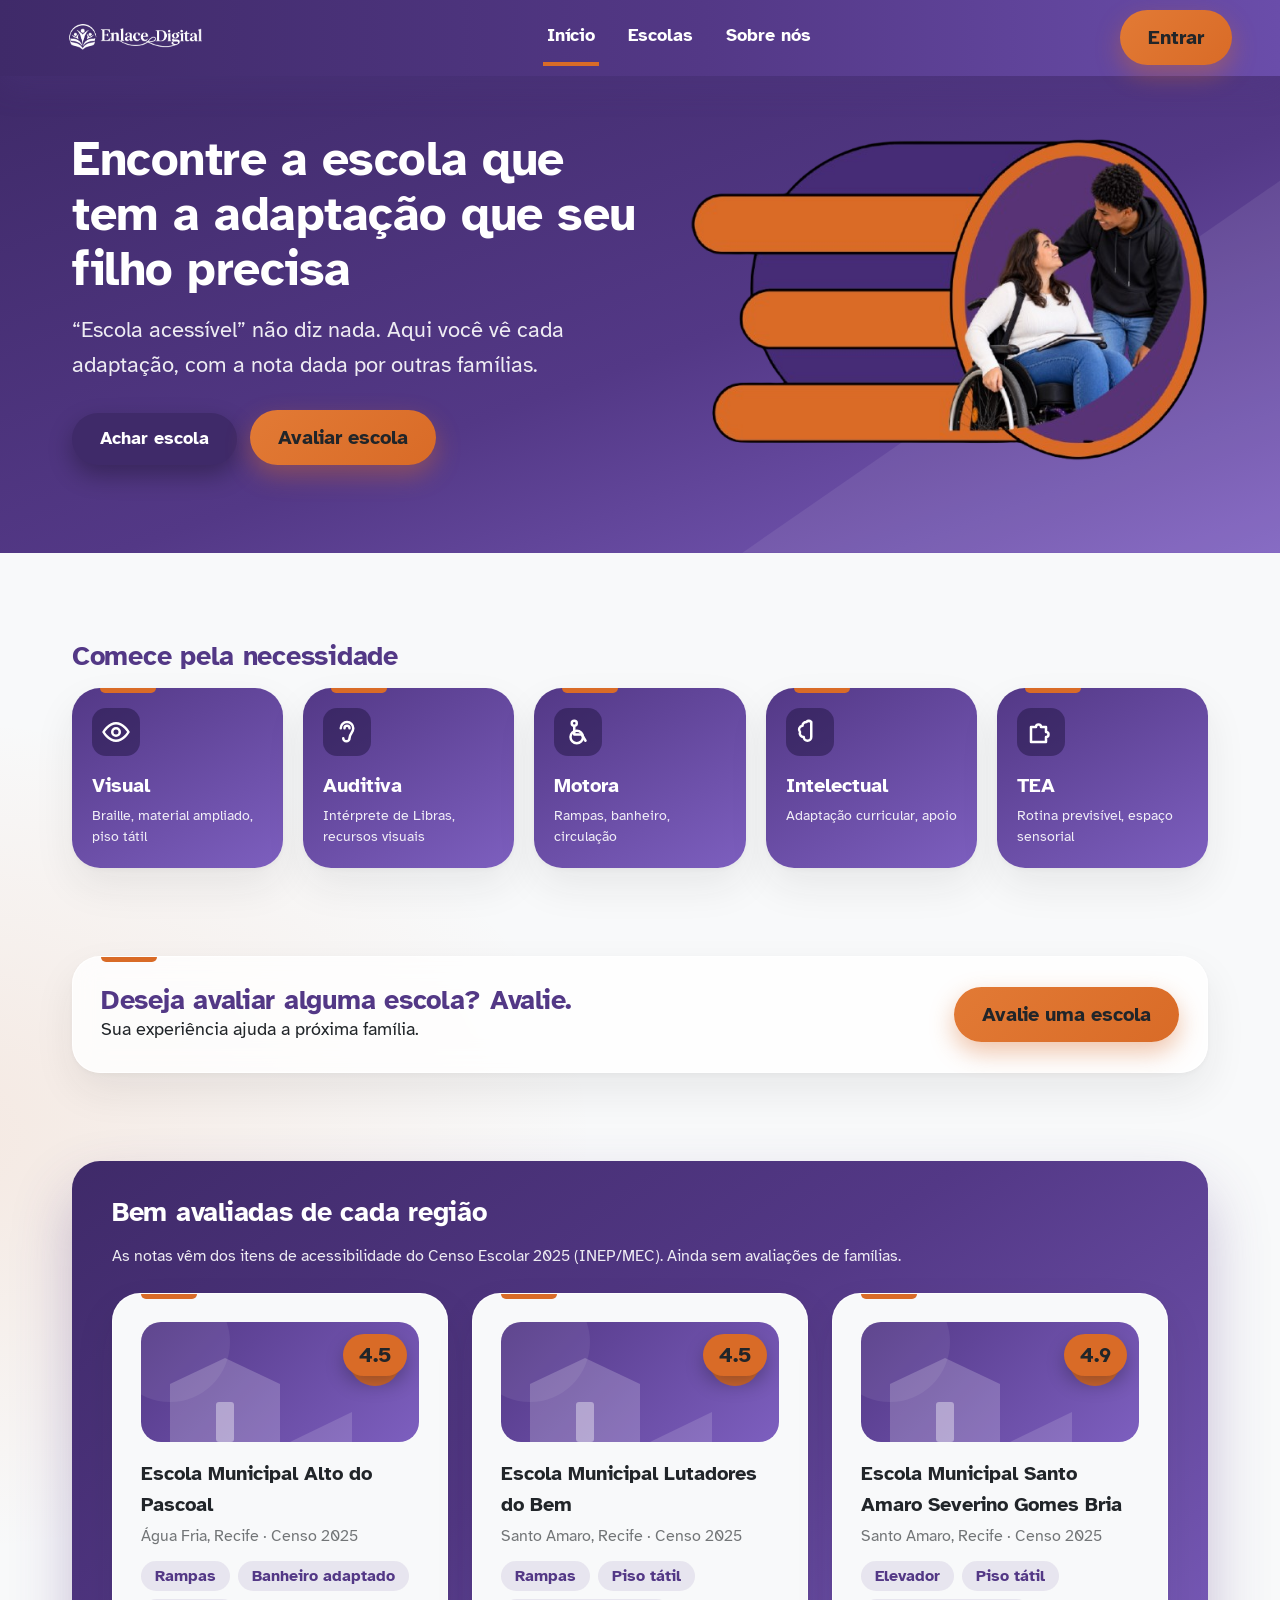
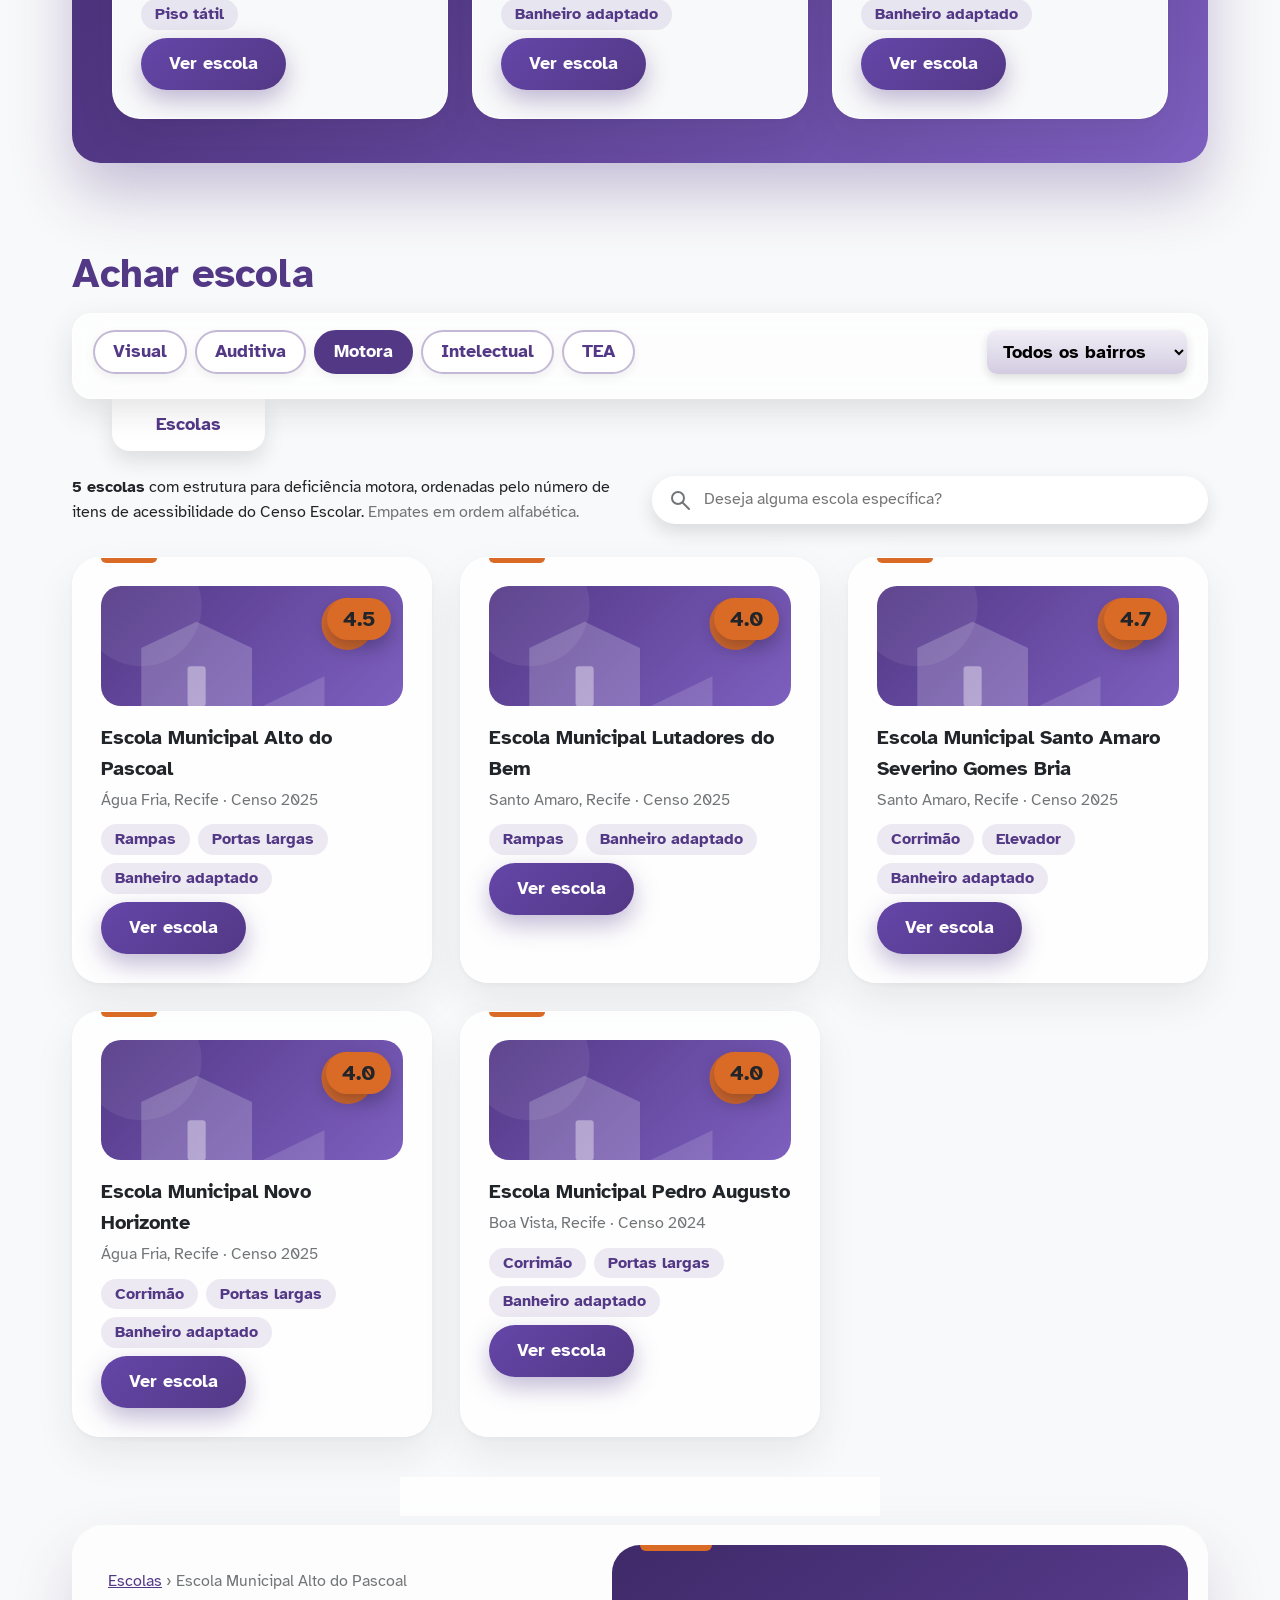
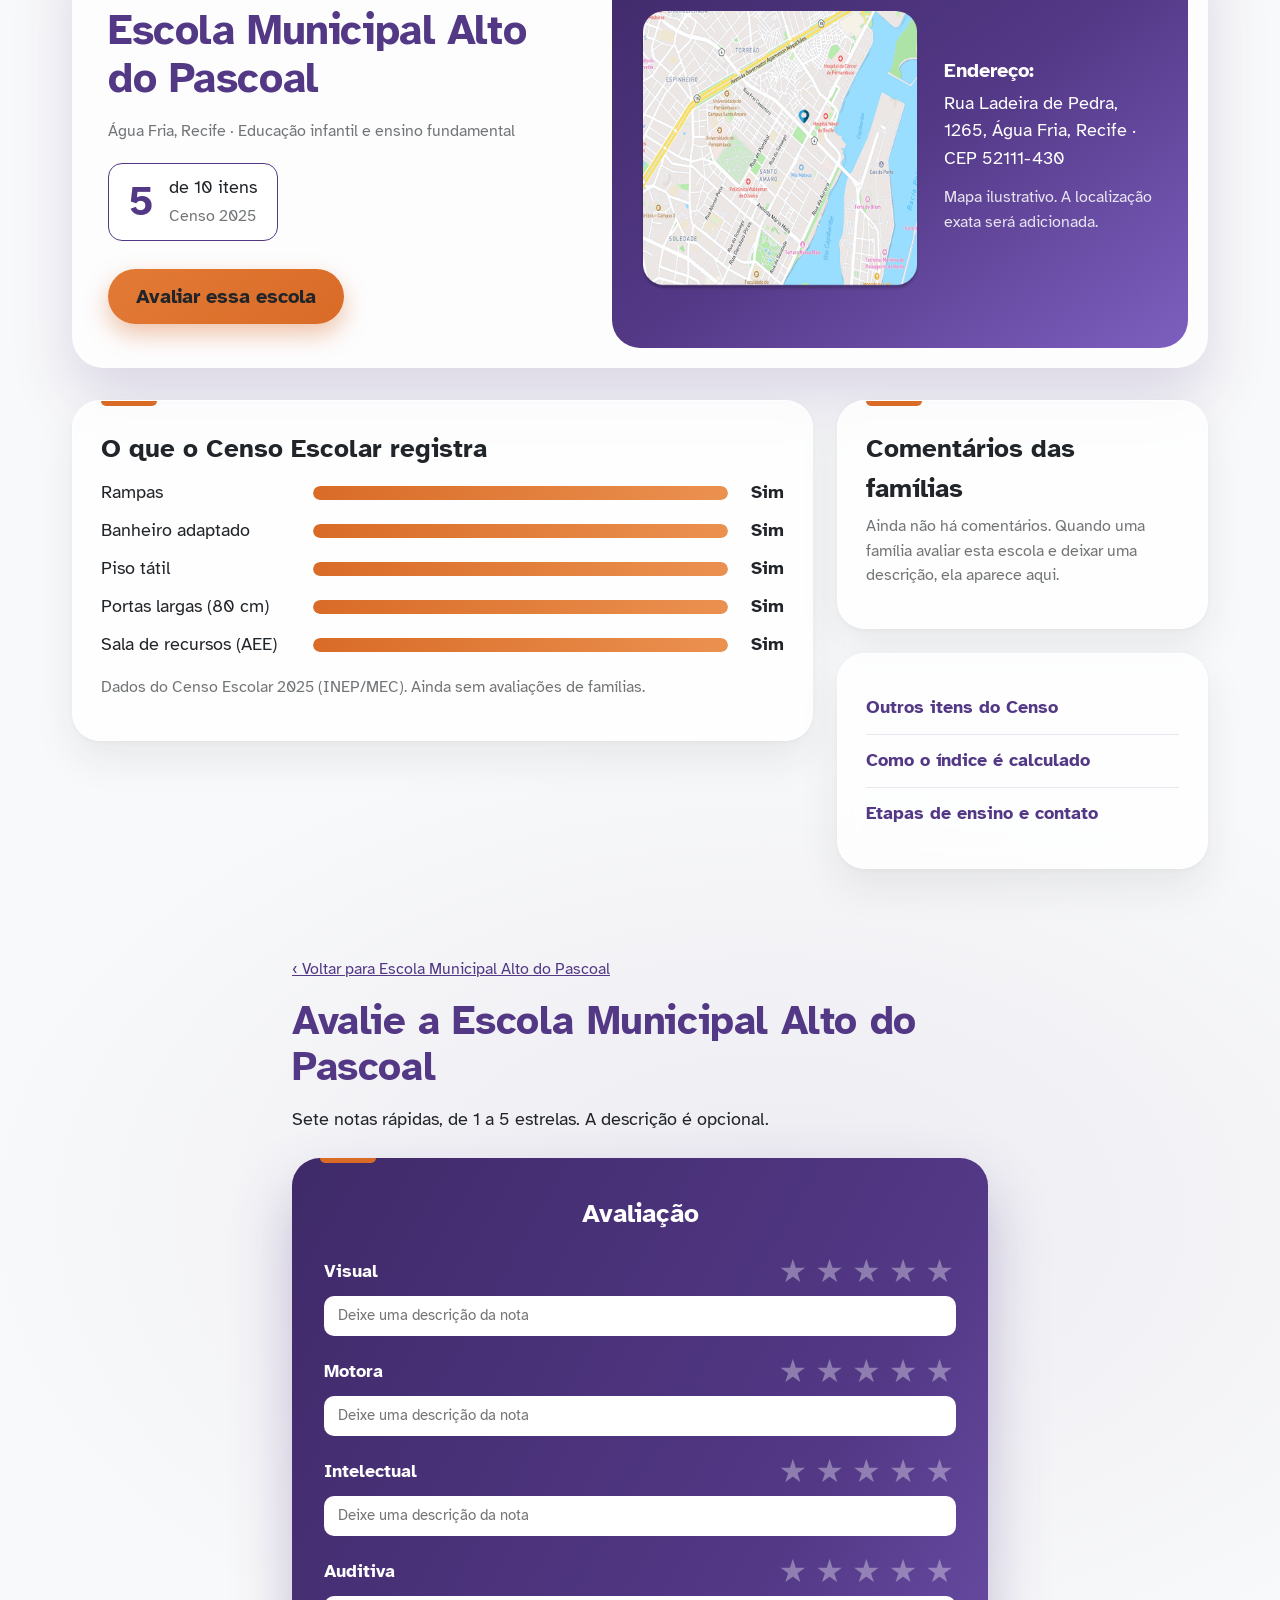
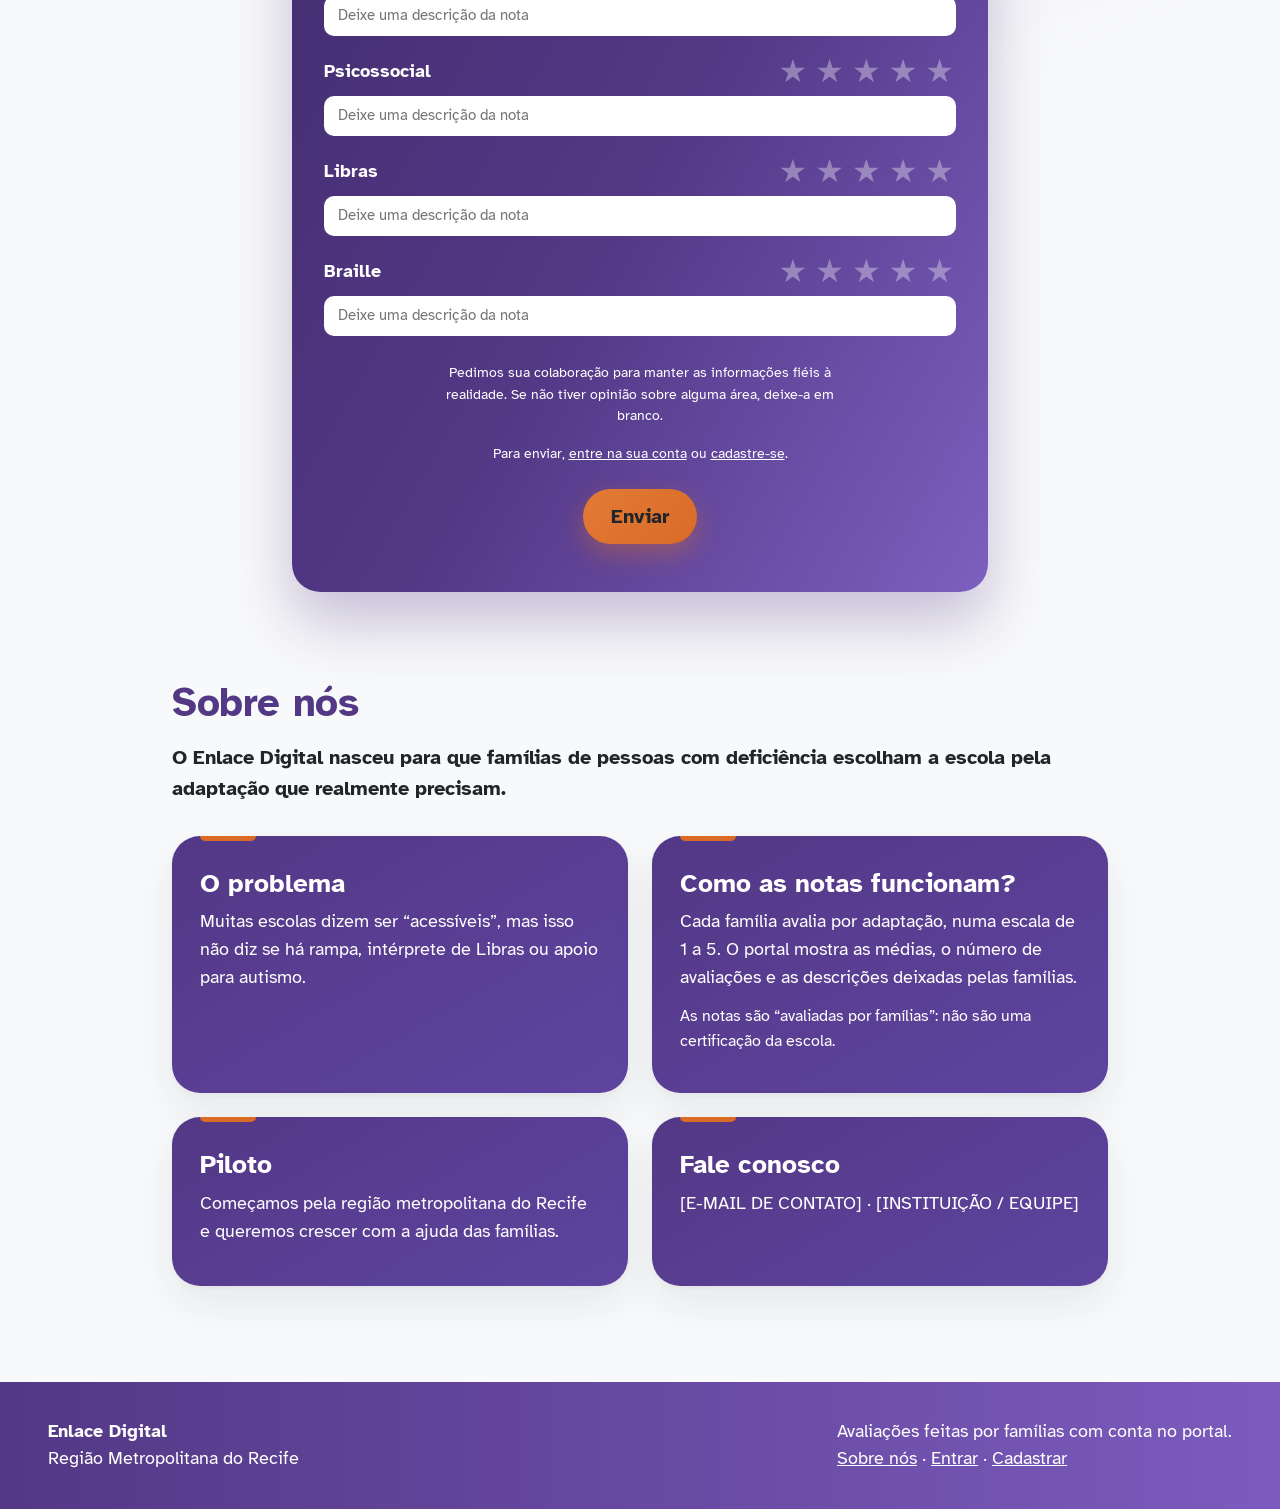
==== commit 666bdce1: "Atualização de design - Figma Design da interface atualizado em conformidade com as modificações fei" ====
--- a/index.html
+++ b/index.html
@@ -1,523 +1,446 @@
-<!DOCTYPE html>
-<html lang="pt-br">
-<head>
-    <meta charset="UTF-8">
-    <meta name="viewport" content="width=device-width, initial-scale=1.0">
-    <meta name="description" content="Encontre a escola que tem a adaptação que seu filho precisa, com a nota dada por outras famílias.">
-    <title>Enlace Digital — Encontre a escola com a adaptação certa</title>
-    <link rel="shortcut icon" href="midia/logos/logo-com-texto.jpg" type="image/x-icon">
-
-    <!-- Estilos: os três primeiros valem para todas as telas; o mobile.css só entra em telas até 850px -->
-    <link rel="stylesheet" href="estilos/base.css">
-    <link rel="stylesheet" href="estilos/componentes.css">
-    <link rel="stylesheet" href="estilos/secoes.css">
-    <link rel="stylesheet" href="estilos/mobile.css" media="screen and (max-width: 850px)">
-
-    <!-- Fontes -->
-    <link rel="preconnect" href="https://fonts.googleapis.com">
-    <link rel="preconnect" href="https://fonts.gstatic.com" crossorigin>
-    <link href="https://fonts.googleapis.com/css2?family=Atkinson+Hyperlegible:wght@400;700&display=swap" rel="stylesheet">
-    <link rel="stylesheet" href="https://fonts.googleapis.com/css2?family=Material+Symbols+Outlined:opsz,wght,FILL,GRAD@24,400,0,0&icon_names=menu">
-</head>
-<body>
-
-    <!-- ===================== CABEÇALHO E MENU ===================== -->
-    <header>
-        <a id="conteiner-logo" href="#inicio">
-            <img id="logo" src="midia/logos/logo-branca.png" alt="">
-            <span>Enlace Digital</span>
-        </a>
-        <button id="icone-menu" aria-label="Abrir menu" aria-expanded="false" aria-controls="navbar">
-            <span class="material-symbols-outlined">menu</span>
-        </button>
-        <nav id="navbar" aria-label="Principal">
-            <a href="#inicio" aria-current="location">Início</a>
-            <a href="#achar-escola">Achar escola</a>
-            <a href="#sobre">Sobre nós</a>
-        </nav>
-    </header>
-
-    <!-- Desenho reaproveitado nos cartões de escola (fica escondido, só serve de molde) -->
-    <svg class="molde-svg" aria-hidden="true">
-        <symbol id="arte-escola" viewBox="0 0 300 120" preserveAspectRatio="xMidYMid slice">
-            <circle cx="245" cy="38" r="26" fill="#D96B27" opacity=".92"/>
-            <circle cx="40" cy="20" r="60" fill="#fff" opacity=".07"/>
-            <path d="M40 120V62l55-26 55 26v58z" fill="#fff" opacity=".2"/>
-            <rect x="86" y="80" width="18" height="40" rx="3" fill="#fff" opacity=".38"/>
-            <path d="M160 120l62-30v30z" fill="#fff" opacity=".14"/>
-        </symbol>
-    </svg>
-
-    <main>
-
-        <!-- ============================================================
-             1. INÍCIO
-             ============================================================ -->
-        <section id="inicio">
-
-            <!-- 1.1 Topo: título, botões e imagem -->
-            <div id="topo" class="conteiner">
-                <div>
-                    <h1>Encontre a escola que tem a adaptação que seu filho precisa</h1>
-                    <p class="subtitulo">“Escola acessível” não diz nada. Aqui você vê cada adaptação, com a nota dada por outras famílias.</p>
-                    <a class="botao botao-destaque" href="#achar-escola">Achar escola</a>
-                    <a class="botao" href="#sobre">Como funciona</a>
-                </div>
-
-                <!-- Computador: imagem da família -->
-                <img id="imagem-familia"
-                     src="midia/conteudo/imagem-familia-pcd.png"
-                     width="630" height="396"
-                     alt="Mulher em cadeira de rodas sorri para um rapaz que se inclina ao lado dela, os dois dentro de um círculo laranja e roxo.">
-
-                <!-- Celular: ilustração com o cartão da escola (escondida no computador) -->
-                <div id="ilustracao">
-                    <svg viewBox="0 0 520 460" aria-hidden="true">
-                        <circle cx="410" cy="120" r="66" fill="#D96B27" opacity=".92"/>
-                        <circle cx="110" cy="90" r="130" fill="#fff" opacity=".07"/>
-                        <circle cx="480" cy="400" r="160" fill="#fff" opacity=".08"/>
-                        <path d="M80 460V240l140-74 140 74v220z" fill="#fff" opacity=".18"/>
-                        <path d="M215 460V320h100v140z" fill="#fff" opacity=".36"/>
-                        <path d="M360 460l130-64v64z" fill="#fff" opacity=".22"/>
-                    </svg>
-                    <div class="vidro topo"><strong>Rampas</strong> · <strong>Banheiro adaptado</strong></div>
-                    <div class="vidro base">
-                        <div><strong>Escola Municipal Alto do Pascoal</strong><br><span class="suave">Água Fria, Recife · Censo 2025</span></div>
-                        <span class="selo selo-solto" aria-label="5 de 10 itens de acessibilidade">4.5</span>
-                    </div>
-                </div>
-            </div>
-
-            <!-- 1.2 Comece pela necessidade -->
-            <section id="necessidades" class="conteiner secao">
-                <h2>Comece pela necessidade</h2>
-                <div class="grade necessidades">
-                    <a class="cartao destaque link-bloco" href="#achar-escola">
-                        <span class="icone"><svg viewBox="0 0 24 24" aria-hidden="true"><path d="M2 12s4-7 10-7 10 7 10 7-4 7-10 7S2 12 2 12z"/><circle cx="12" cy="12" r="3"/></svg></span>
-                        <h3>Visual</h3>
-                        <p class="suave">Braille, material ampliado, piso tátil</p>
-                    </a>
-                    <a class="cartao destaque link-bloco" href="#achar-escola">
-                        <span class="icone"><svg viewBox="0 0 24 24" aria-hidden="true"><path d="M7 9a5 5 0 0110 0c0 4-3 4-3 8a2.5 2.5 0 01-5 0"/><path d="M10 9a2 2 0 014 0"/></svg></span>
-                        <h3>Auditiva</h3>
-                        <p class="suave">Intérprete de Libras, recursos visuais</p>
-                    </a>
-                    <a class="cartao destaque link-bloco" href="#achar-escola">
-                        <span class="icone"><svg viewBox="0 0 24 24" aria-hidden="true"><circle cx="11" cy="16" r="5"/><circle cx="9" cy="5" r="2"/><path d="M9 8v6h6l3 5"/></svg></span>
-                        <h3>Motora</h3>
-                        <p class="suave">Rampas, banheiro, circulação</p>
-                    </a>
-                    <a class="cartao destaque link-bloco" href="#achar-escola">
-                        <span class="icone"><svg viewBox="0 0 24 24" aria-hidden="true"><path d="M9 4a3 3 0 00-3 3 3 3 0 00-2 5 3 3 0 003 4 3 3 0 006 0V4a3 3 0 00-4 0z"/></svg></span>
-                        <h3>Intelectual</h3>
-                        <p class="suave">Adaptação curricular, apoio</p>
-                    </a>
-                    <a class="cartao destaque link-bloco" href="#achar-escola">
-                        <span class="icone"><svg viewBox="0 0 24 24" aria-hidden="true"><path d="M4 8h4a2 2 0 114 0h4v4a2 2 0 110 4v4H4z"/></svg></span>
-                        <h3>TEA</h3>
-                        <p class="suave">Rotina previsível, espaço sensorial</p>
-                    </a>
-                </div>
-            </section>
-
-            <!-- 1.3 Genérico ou específico? -->
-            <section id="comparacao" class="conteiner secao">
-                <h2>Genérico ou específico?</h2>
-                <div class="grade comparacao">
-                    <div class="cartao">
-                        <h3>Hoje</h3>
-                        <p class="citacao">“Nossa escola é acessível.”</p>
-                        <p class="suave">Não diz se há rampa, intérprete ou apoio para autismo.</p>
-                    </div>
-                    <div class="cartao destaque">
-                        <h3>No portal</h3>
-                        <div class="barra-nota"><span>Rampas</span><i><b style="--largura: 100%"></b></i><strong>Sim</strong></div>
-                        <div class="barra-nota"><span>Piso tátil</span><i><b style="--largura: 100%"></b></i><strong>Sim</strong></div>
-                        <div class="barra-nota"><span>Elevador</span><i><b style="--largura: 0%"></b></i><strong>Não</strong></div>
-                        <p class="suave">Exemplo real: Escola Municipal Alto do Pascoal, Censo Escolar 2025.</p>
-                    </div>
-                </div>
-            </section>
-
-            <!-- 1.4 Escolas em destaque (dados reais do Censo Escolar 2025, INEP/MEC) -->
-            <section id="destaques" class="conteiner secao">
-                <h2>Escolas com acessibilidade registrada</h2>
-                <p class="suave">Dados do Censo Escolar 2025 (INEP/MEC). Ainda sem avaliações de famílias.</p>
-                <div class="grade escolas-destaque">
-
-                    <article class="cartao destaque">
-                        <div class="arte">
-                            <svg viewBox="0 0 300 120" preserveAspectRatio="xMidYMid slice" aria-hidden="true"><use href="#arte-escola" width="300" height="120"/></svg>
-                            <span class="selo" aria-label="5 de 10 itens de acessibilidade">4.5</span>
-                        </div>
-                        <h3>Escola Municipal Alto do Pascoal</h3>
-                        <p class="suave">Água Fria, Recife · Censo 2025</p>
-                        <div><span class="etiqueta">Rampas</span><span class="etiqueta">Banheiro adaptado</span><span class="etiqueta">Piso tátil</span></div>
-                        <a class="botao" href="#escola">Ver escola</a>
-                    </article>
-
-                    <article class="cartao destaque">
-                        <div class="arte">
-                            <svg viewBox="0 0 300 120" preserveAspectRatio="xMidYMid slice" aria-hidden="true"><use href="#arte-escola" width="300" height="120"/></svg>
-                            <span class="selo" aria-label="5 de 10 itens de acessibilidade">4.5</span>
-                        </div>
-                        <h3>Escola Municipal Lutadores do Bem</h3>
-                        <p class="suave">Santo Amaro, Recife · Censo 2025</p>
-                        <div><span class="etiqueta">Rampas</span><span class="etiqueta">Piso tátil</span><span class="etiqueta">Banheiro adaptado</span></div>
-                        <a class="botao" href="#escola">Ver escola</a>
-                    </article>
-
-                    <article class="cartao destaque">
-                        <div class="arte">
-                            <svg viewBox="0 0 300 120" preserveAspectRatio="xMidYMid slice" aria-hidden="true"><use href="#arte-escola" width="300" height="120"/></svg>
-                            <span class="selo" aria-label="5 de 10 itens de acessibilidade">4.9</span>
-                        </div>
-                        <h3>Escola Municipal Santo Amaro Severino Gomes Bria</h3>
-                        <p class="suave">Santo Amaro, Recife · Censo 2025</p>
-                        <div><span class="etiqueta">Elevador</span><span class="etiqueta">Piso tátil</span><span class="etiqueta">Banheiro adaptado</span></div>
-                        <a class="botao" href="#escola">Ver escola</a>
-                    </article>
-
-                </div>
-            </section>
-
-            <!-- 1.5 Chamada para avaliar -->
-            <div class="conteiner secao">
-                <div id="chamada" class="cartao destaque">
-                    <div>
-                        <h2>Conhece uma escola? Avalie.</h2>
-                        <p>Sua experiência ajuda a próxima família.</p>
-                    </div>
-                    <a class="botao botao-destaque" href="#avaliar">Avaliar uma escola</a>
-                </div>
-            </div>
-
-        </section>
-
-
-        <!-- ============================================================
-             2. ACHAR ESCOLA
-             ============================================================ -->
-        <section id="achar-escola">
-
-            <!-- Filtro, lista e mapa -->
-            <div class="conteiner secao">
-                <h2 class="titulo-secao">Achar escola</h2>
-
-                <form id="filtro" class="vidro">
-                    <div class="opcoes-necessidade" role="group" aria-label="Necessidade">
-                        <label class="opcao pilula"><input type="radio" name="necessidade" value="visual"><span>Visual</span></label>
-                        <label class="opcao pilula"><input type="radio" name="necessidade" value="auditiva"><span>Auditiva</span></label>
-                        <label class="opcao pilula"><input type="radio" name="necessidade" value="motora" checked><span>Motora</span></label>
-                        <label class="opcao pilula"><input type="radio" name="necessidade" value="intelectual"><span>Intelectual</span></label>
-                        <label class="opcao pilula"><input type="radio" name="necessidade" value="tea"><span>TEA</span></label>
-                    </div>
-                    <select aria-label="Município"><option>Recife</option></select>
-                </form>
-
-                <div class="grade busca">
-
-                    <!-- Lista (dados reais do Censo Escolar, INEP/MEC) -->
-                    <div class="grade">
-                        <p class="resumo-busca"><strong>5 escolas</strong> com estrutura para deficiência motora, ordenadas pelo número de itens de acessibilidade do Censo Escolar. <span class="suave">Empates em ordem alfabética.</span></p>
-
-                        <article class="cartao destaque">
-                            <div class="arte">
-                                <svg viewBox="0 0 300 120" preserveAspectRatio="xMidYMid slice" aria-hidden="true"><use href="#arte-escola" width="300" height="120"/></svg>
-                                <span class="selo" aria-label="5 de 10 itens de acessibilidade">4.5</span>
-                            </div>
-                            <h3><span class="numero">1</span>Escola Municipal Alto do Pascoal</h3>
-                            <p class="suave">Água Fria, Recife · Censo 2025</p>
-                            <div><span class="etiqueta">Rampas</span><span class="etiqueta">Portas largas</span><span class="etiqueta">Banheiro adaptado</span></div>
-                            <a class="botao" href="#escola">Ver escola</a>
-                        </article>
-
-                        <article class="cartao destaque">
-                            <div class="arte">
-                                <svg viewBox="0 0 300 120" preserveAspectRatio="xMidYMid slice" aria-hidden="true"><use href="#arte-escola" width="300" height="120"/></svg>
-                                <span class="selo" aria-label="5 de 10 itens de acessibilidade">4.0</span>
-                            </div>
-                            <h3><span class="numero">2</span>Escola Municipal Lutadores do Bem</h3>
-                            <p class="suave">Santo Amaro, Recife · Censo 2025</p>
-                            <div><span class="etiqueta">Rampas</span><span class="etiqueta">Banheiro adaptado</span></div>
-                            <a class="botao" href="#escola">Ver escola</a>
-                        </article>
-
-                        <article class="cartao destaque">
-                            <div class="arte">
-                                <svg viewBox="0 0 300 120" preserveAspectRatio="xMidYMid slice" aria-hidden="true"><use href="#arte-escola" width="300" height="120"/></svg>
-                                <span class="selo" aria-label="5 de 10 itens de acessibilidade">4.7</span>
-                            </div>
-                            <h3><span class="numero">3</span>Escola Municipal Santo Amaro Severino Gomes Bria</h3>
-                            <p class="suave">Santo Amaro, Recife · Censo 2025</p>
-                            <div><span class="etiqueta">Corrimão</span><span class="etiqueta">Elevador</span><span class="etiqueta">Banheiro adaptado</span></div>
-                            <a class="botao" href="#escola">Ver escola</a>
-                        </article>
-
-                        <article class="cartao destaque">
-                            <div class="arte">
-                                <svg viewBox="0 0 300 120" preserveAspectRatio="xMidYMid slice" aria-hidden="true"><use href="#arte-escola" width="300" height="120"/></svg>
-                                <span class="selo" aria-label="4 de 10 itens de acessibilidade">4.0</span>
-                            </div>
-                            <h3><span class="numero">4</span>Escola Municipal Novo Horizonte</h3>
-                            <p class="suave">Água Fria, Recife · Censo 2025</p>
-                            <div><span class="etiqueta">Corrimão</span><span class="etiqueta">Portas largas</span><span class="etiqueta">Banheiro adaptado</span></div>
-                            <a class="botao" href="#escola">Ver escola</a>
-                        </article>
-
-                        <article class="cartao destaque">
-                            <div class="arte">
-                                <svg viewBox="0 0 300 120" preserveAspectRatio="xMidYMid slice" aria-hidden="true"><use href="#arte-escola" width="300" height="120"/></svg>
-                                <span class="selo" aria-label="4 de 10 itens de acessibilidade">4.0</span>
-                            </div>
-                            <h3><span class="numero">5</span>Escola Municipal Pedro Augusto</h3>
-                            <p class="suave">Boa Vista, Recife · Censo 2024</p>
-                            <div><span class="etiqueta">Corrimão</span><span class="etiqueta">Portas largas</span><span class="etiqueta">Banheiro adaptado</span></div>
-                            <a class="botao" href="#escola">Ver escola</a>
-                        </article>
-                    </div>
-
-                    <!-- Mapa -->
-                    <div id="mapa" class="cartao">
-                        <svg viewBox="0 0 640 760" role="img" aria-label="Mapa esquemático com cinco escolas numeradas no Recife: duas em Água Fria, duas em Santo Amaro e uma na Boa Vista. Posições aproximadas.">
-
-                            <rect width="640" height="760" fill="#EEF0F3"/>
-                            <path d="M0 600C140 560 220 680 360 630S560 560 640 600V760H0Z" fill="#D5E1EA"/>
-                            <path d="M-10 300C150 330 250 250 400 290S560 380 650 330" stroke="#D5E1EA" stroke-width="26" fill="none"/>
-                            <g stroke="#fff" stroke-width="8" fill="none">
-                                <path d="M80 0L180 760"/>
-                                <path d="M0 140L640 220"/>
-                                <path d="M360 0L440 760"/>
-                                <path d="M0 460L640 420"/>
-                            </g>
-                            <g font-family="sans-serif" font-size="17" font-weight="700" text-anchor="middle" fill="#495057">
-                                <text x="150" y="60">Água Fria</text>
-                                <text x="520" y="395">Santo Amaro</text>
-                                <text x="180" y="515">Boa Vista</text>
-                                <text x="300" y="330" opacity=".7">Rio Capibaribe</text>
-                            </g>
-                            <g font-family="sans-serif" font-weight="700" font-size="20" text-anchor="middle">
-                                <circle cx="250" cy="205" r="30" fill="#4A2E80" stroke="#D96B27" stroke-width="8"/><text x="250" y="212" fill="#fff">1</text>
-                                <circle cx="470" cy="450" r="22" fill="#4A2E80" stroke="#fff" stroke-width="3"/><text x="470" y="457" fill="#fff">2</text>
-                                <circle cx="540" cy="510" r="22" fill="#4A2E80" stroke="#fff" stroke-width="3"/><text x="540" y="517" fill="#fff">3</text>
-                                <circle cx="110" cy="150" r="22" fill="#4A2E80" stroke="#fff" stroke-width="3"/><text x="110" y="157" fill="#fff">4</text>
-                                <circle cx="260" cy="440" r="22" fill="#4A2E80" stroke="#fff" stroke-width="3"/><text x="260" y="447" fill="#fff">5</text>
-                            </g>
-                        </svg>
-
-                        <div class="vidro">
-                            <div><strong>1 · Escola Municipal Alto do Pascoal</strong><br><span class="suave">5 de 10 itens · Água Fria</span></div>
-                            <a class="botao" href="#escola">Ver escola</a>
-                        </div>
-                    </div>
-
-                </div>
-            </div>
-
-
-            <!-- 2.1 Página da escola (Escola Municipal Alto do Pascoal, dados do Censo Escolar 2025) -->
-            <section id="escola" class="conteiner secao">
-                <div id="escola-topo">
-                    <svg viewBox="0 0 400 300" aria-hidden="true">
-                        <circle cx="300" cy="80" r="56" fill="#D96B27" opacity=".92"/>
-                        <path d="M180 300V150l90-48 90 48v150z" fill="#fff" opacity=".16"/>
-                        <path d="M250 300v-80h60v80z" fill="#fff" opacity=".32"/>
-                    </svg>
-                    <div>
-                        <p><a href="#achar-escola">Achar escola</a> › Escola Municipal Alto do Pascoal</p>
-                        <h2>Escola Municipal Alto do Pascoal</h2>
-                        <p>Água Fria, Recife · Educação infantil e ensino fundamental</p>
-                        <div class="vidro">
-                            <span class="nota">5</span>
-                            <span>de 10 itens<br><span class="suave">Censo 2025</span></span>
-                        </div>
-                        <a class="botao botao-destaque" href="#avaliar">Avaliar esta escola</a>
-                    </div>
-                </div>
-
-                <div class="grade detalhe">
-                    <div class="cartao destaque">
-                        <h3 class="titulo-grande">O que o Censo Escolar registra</h3>
-                        <div class="barra-nota"><span>Rampas</span><i><b style="--largura: 100%"></b></i><strong>Sim</strong></div>
-                        <div class="barra-nota"><span>Banheiro adaptado</span><i><b style="--largura: 100%"></b></i><strong>Sim</strong></div>
-                        <div class="barra-nota"><span>Piso tátil</span><i><b style="--largura: 100%"></b></i><strong>Sim</strong></div>
-                        <div class="barra-nota"><span>Portas largas (80 cm)</span><i><b style="--largura: 100%"></b></i><strong>Sim</strong></div>
-                        <div class="barra-nota"><span>Sala de recursos (AEE)</span><i><b style="--largura: 100%"></b></i><strong>Sim</strong></div>
-                        <p class="suave aviso">Dados do Censo Escolar 2025 (INEP/MEC). Ainda sem avaliações de famílias.</p>
-                    </div>
-
-                    <div class="grade">
-                        <div class="cartao destaque">
-                            <h3 class="titulo-grande">Etapas de ensino</h3>
-                            <span class="etiqueta">Educação infantil</span><span class="etiqueta">Ensino fundamental</span>
-                        </div>
-                        <div class="cartao">
-                            <details>
-                                <summary>Outros itens do Censo</summary>
-                                <div class="barra-nota"><span>Corrimão e guarda-corpos</span><i><b style="--largura: 0%"></b></i><strong>Não</strong></div>
-                                <div class="barra-nota"><span>Elevador</span><i><b style="--largura: 0%"></b></i><strong>Não</strong></div>
-                                <div class="barra-nota"><span>Sinalização tátil</span><i><b style="--largura: 0%"></b></i><strong>Não</strong></div>
-                            </details>
-                            <details>
-                                <summary>Como o índice é calculado</summary>
-                                <p class="suave">O índice conta quantos dos 10 itens de acessibilidade do Censo Escolar a escola declara: rampas, piso tátil, corrimão, elevador, portas largas, banheiro acessível, sala de recursos (AEE) e sinalização tátil, sonora e visual. Ele mostra o que existe, não a qualidade.</p>
-                            </details>
-                            <details>
-                                <summary>Endereço e contato</summary>
-                                <p class="suave">Rua Ladeira de Pedra, 1265, Água Fria, Recife · CEP 52111-430 · (81) 3355-4221 · emaltodopascoal@hotmail.com</p>
-                            </details>
-                        </div>
-                    </div>
-                </div>
-            </section>
-
-
-            <!-- 2.2 Avaliar escola -->
-            <section id="avaliar" class="conteiner mais-estreito secao">
-                <p class="suave voltar"><a href="#escola">‹ Voltar para Escola Municipal Alto do Pascoal</a></p>
-                <h2 class="titulo-secao">Avalie a Escola Municipal Alto do Pascoal</h2>
-                <p>Sete perguntas rápidas. De 1 (não atende) a 5 (atende muito bem). Responda só o que você conhece.</p>
-
-                <form id="formulario-avaliacao" class="cartao destaque">
-                    <fieldset class="linha-nota">
-                        <legend>Rampas e acessos</legend>
-                        <span class="rotulo" aria-hidden="true">Rampas e acessos</span>
-                        <div>
-                            <label class="opcao"><input type="radio" name="a1" value="1"><span>1</span></label>
-                            <label class="opcao"><input type="radio" name="a1" value="2"><span>2</span></label>
-                            <label class="opcao"><input type="radio" name="a1" value="3"><span>3</span></label>
-                            <label class="opcao"><input type="radio" name="a1" value="4"><span>4</span></label>
-                            <label class="opcao"><input type="radio" name="a1" value="5"><span>5</span></label>
-                        </div>
-                    </fieldset>
-                    <fieldset class="linha-nota">
-                        <legend>Banheiro adaptado</legend>
-                        <span class="rotulo" aria-hidden="true">Banheiro adaptado</span>
-                        <div>
-                            <label class="opcao"><input type="radio" name="a2" value="1"><span>1</span></label>
-                            <label class="opcao"><input type="radio" name="a2" value="2"><span>2</span></label>
-                            <label class="opcao"><input type="radio" name="a2" value="3"><span>3</span></label>
-                            <label class="opcao"><input type="radio" name="a2" value="4"><span>4</span></label>
-                            <label class="opcao"><input type="radio" name="a2" value="5"><span>5</span></label>
-                        </div>
-                    </fieldset>
-                    <fieldset class="linha-nota">
-                        <legend>Sinalização tátil</legend>
-                        <span class="rotulo" aria-hidden="true">Sinalização tátil</span>
-                        <div>
-                            <label class="opcao"><input type="radio" name="a3" value="1"><span>1</span></label>
-                            <label class="opcao"><input type="radio" name="a3" value="2"><span>2</span></label>
-                            <label class="opcao"><input type="radio" name="a3" value="3"><span>3</span></label>
-                            <label class="opcao"><input type="radio" name="a3" value="4"><span>4</span></label>
-                            <label class="opcao"><input type="radio" name="a3" value="5"><span>5</span></label>
-                        </div>
-                    </fieldset>
-                    <fieldset class="linha-nota">
-                        <legend>Intérprete de Libras</legend>
-                        <span class="rotulo" aria-hidden="true">Intérprete de Libras</span>
-                        <div>
-                            <label class="opcao"><input type="radio" name="a4" value="1"><span>1</span></label>
-                            <label class="opcao"><input type="radio" name="a4" value="2"><span>2</span></label>
-                            <label class="opcao"><input type="radio" name="a4" value="3"><span>3</span></label>
-                            <label class="opcao"><input type="radio" name="a4" value="4"><span>4</span></label>
-                            <label class="opcao"><input type="radio" name="a4" value="5"><span>5</span></label>
-                        </div>
-                    </fieldset>
-                    <fieldset class="linha-nota">
-                        <legend>Material adaptado</legend>
-                        <span class="rotulo" aria-hidden="true">Material adaptado</span>
-                        <div>
-                            <label class="opcao"><input type="radio" name="a5" value="1"><span>1</span></label>
-                            <label class="opcao"><input type="radio" name="a5" value="2"><span>2</span></label>
-                            <label class="opcao"><input type="radio" name="a5" value="3"><span>3</span></label>
-                            <label class="opcao"><input type="radio" name="a5" value="4"><span>4</span></label>
-                            <label class="opcao"><input type="radio" name="a5" value="5"><span>5</span></label>
-                        </div>
-                    </fieldset>
-                    <fieldset class="linha-nota">
-                        <legend>Apoio para TEA</legend>
-                        <span class="rotulo" aria-hidden="true">Apoio para TEA</span>
-                        <div>
-                            <label class="opcao"><input type="radio" name="a6" value="1"><span>1</span></label>
-                            <label class="opcao"><input type="radio" name="a6" value="2"><span>2</span></label>
-                            <label class="opcao"><input type="radio" name="a6" value="3"><span>3</span></label>
-                            <label class="opcao"><input type="radio" name="a6" value="4"><span>4</span></label>
-                            <label class="opcao"><input type="radio" name="a6" value="5"><span>5</span></label>
-                        </div>
-                    </fieldset>
-                    <fieldset class="linha-nota">
-                        <legend>Apoio de profissional</legend>
-                        <span class="rotulo" aria-hidden="true">Apoio de profissional</span>
-                        <div>
-                            <label class="opcao"><input type="radio" name="a7" value="1"><span>1</span></label>
-                            <label class="opcao"><input type="radio" name="a7" value="2"><span>2</span></label>
-                            <label class="opcao"><input type="radio" name="a7" value="3"><span>3</span></label>
-                            <label class="opcao"><input type="radio" name="a7" value="4"><span>4</span></label>
-                            <label class="opcao"><input type="radio" name="a7" value="5"><span>5</span></label>
-                        </div>
-                    </fieldset>
-                    <label class="campo" for="perfil">Perfil do seu filho (opcional)</label>
-                    <select id="perfil">
-                        <option>Prefiro não informar</option>
-                        <option>Visual</option>
-                        <option>Auditiva</option>
-                        <option>Motora</option>
-                        <option>Intelectual</option>
-                        <option>TEA</option>
-                    </select>
-
-                    <p class="suave">Sem cadastro. Anônimo e sem texto livre.</p>
-                    <button class="botao botao-destaque" type="submit">Enviar avaliação</button>
-                    <p id="agradecimento" class="agradecimento" role="status"></p>
-                </form>
-            </section>
-
-        </section>
-
-
-        <!-- ============================================================
-             3. SOBRE NÓS
-             ============================================================ -->
-        <section id="sobre">
-            <div class="conteiner estreito secao">
-                <h2 class="titulo-secao">Sobre nós</h2>
-                <p class="introducao">O Enlace Digital nasceu para que famílias de pessoas com deficiência escolham a escola pela adaptação que realmente precisam.</p>
-
-                <div class="grade sobre-grade">
-                    <section class="cartao destaque">
-                        <h3 class="titulo-grande">O problema</h3>
-                        <p>Muitas escolas dizem ser “acessíveis”, mas isso não diz se há rampa, intérprete de Libras ou apoio para autismo.</p>
-                    </section>
-                    <section class="cartao destaque">
-                        <h3 class="titulo-grande">Como as notas funcionam</h3>
-                        <p>Cada família avalia por adaptação, numa escala de 1 a 5. O portal mostra só médias e o número de avaliações. Não há cadastro nem texto livre.</p>
-                        <p class="suave">As notas são “avaliadas por famílias”: não são uma certificação da escola.</p>
-                    </section>
-                    <section class="cartao destaque">
-                        <h3 class="titulo-grande">Piloto</h3>
-                        <p>Começamos pela região metropolitana do Recife e queremos crescer com a ajuda das famílias.</p>
-                    </section>
-                    <section class="cartao destaque">
-                        <h3 class="titulo-grande">Fale com a gente</h3>
-                        <p>[E-MAIL DE CONTATO] · [INSTITUIÇÃO / EQUIPE]</p>
-                        <a class="botao" href="#inicio">Voltar ao início</a>
-                    </section>
-                </div>
-            </div>
-        </section>
-
-    </main>
-
-
-    <!-- ===================== RODAPÉ ===================== -->
-    <footer>
-        <div class="conteiner">
-            <div><strong>Enlace Digital</strong><br>Piloto na região metropolitana do Recife</div>
-            <div>Sem cadastro. Avaliações feitas por famílias, de forma anônima.<br>
-                <a href="#sobre">Sobre nós</a> · <a href="#sobre">Privacidade</a> </div>
-        </div>
-    </footer>
-
-    <script src="scripts/script.js"></script>
-</body>
-</html>
+<!DOCTYPE html>
+<html lang="pt-br">
+<head>
+    <meta charset="UTF-8">
+    <meta name="viewport" content="width=device-width, initial-scale=1.0">
+    <meta name="description" content="Encontre a escola que tem a adaptação que seu filho precisa, com a nota dada por outras famílias.">
+    <title>Enlace Digital — Encontre a escola com a adaptação certa</title>
+    <link rel="shortcut icon" href="midia/logos/logo-com-texto.jpg" type="image/x-icon">
+
+    <!-- Estilos: os três primeiros valem para todas as telas; o mobile.css só entra em telas até 850px -->
+    <link rel="stylesheet" href="estilos/base.css">
+    <link rel="stylesheet" href="estilos/componentes.css">
+    <link rel="stylesheet" href="estilos/secoes.css">
+    <link rel="stylesheet" href="estilos/mobile.css" media="screen and (max-width: 850px)">
+
+    <!-- Fontes -->
+    <link rel="preconnect" href="https://fonts.googleapis.com">
+    <link rel="preconnect" href="https://fonts.gstatic.com" crossorigin>
+    <link href="https://fonts.googleapis.com/css2?family=Atkinson+Hyperlegible:wght@400;700&display=swap" rel="stylesheet">
+    <link rel="stylesheet" href="https://fonts.googleapis.com/css2?family=Material+Symbols+Outlined:opsz,wght,FILL,GRAD@24,400,0,0&icon_names=menu">
+</head>
+<body>
+
+    <!-- ===================== CABEÇALHO E MENU ===================== -->
+    <header>
+        <a id="conteiner-logo" href="#inicio">
+            <img id="logo" src="midia/logos/logo-enlace-digital.png" width="170" height="40" alt="Enlace Digital, ir para o início">
+        </a>
+        <nav id="navbar" aria-label="Principal">
+            <a href="#inicio" aria-current="location">Início</a>
+            <a href="#achar-escola">Escolas</a>
+            <a href="#sobre">Sobre nós</a>
+        </nav>
+        <a class="botao botao-destaque botao-entrar" href="paginas/login.html">Entrar</a>
+        <button id="icone-menu" aria-label="Abrir menu" aria-expanded="false" aria-controls="navbar">
+            <span class="material-symbols-outlined">menu</span>
+        </button>
+    </header>
+
+    <!-- Desenho reaproveitado nos cartões de escola (fica escondido, só serve de molde) -->
+    <svg class="molde-svg" aria-hidden="true">
+        <symbol id="arte-escola" viewBox="0 0 300 120" preserveAspectRatio="xMidYMid slice">
+            <circle cx="245" cy="38" r="26" fill="#D96B27" opacity=".92"/>
+            <circle cx="40" cy="20" r="60" fill="#fff" opacity=".07"/>
+            <path d="M40 120V62l55-26 55 26v58z" fill="#fff" opacity=".2"/>
+            <rect x="86" y="80" width="18" height="40" rx="3" fill="#fff" opacity=".38"/>
+            <path d="M160 120l62-30v30z" fill="#fff" opacity=".14"/>
+        </symbol>
+    </svg>
+
+    <main>
+
+<!-- ============================================================
+1. INÍCIO
+============================================================ -->
+        <section id="inicio">
+
+            <!-- 1.1 Topo: título, botões e imagem -->
+            <div id="topo">
+                <div class="conteiner topo-conteudo">
+                <div>
+                    <h1>Encontre a escola que tem a adaptação que seu filho precisa</h1>
+                    <p class="subtitulo">“Escola acessível” não diz nada. Aqui você vê cada adaptação, com a nota dada por outras famílias.</p>
+                    <a class="botao botao-escuro" href="#achar-escola">Achar escola</a>
+                    <a class="botao botao-destaque" href="#avaliar">Avaliar escola</a>
+                </div>
+
+                <!-- Computador: imagem da família -->
+                <img id="imagem-familia"
+                     src="midia/conteudo/imagem-familia-pcd.png"
+                     width="630" height="396"
+                     alt="Mulher em cadeira de rodas sorri para um rapaz que se inclina ao lado dela, os dois dentro de um círculo laranja e roxo.">
+
+                <!-- Celular: ilustração com o cartão da escola (escondida no computador) -->
+                <div id="ilustracao">
+                    <svg viewBox="0 0 520 460" aria-hidden="true">
+                        <circle cx="410" cy="120" r="66" fill="#D96B27" opacity=".92"/>
+                        <circle cx="110" cy="90" r="130" fill="#fff" opacity=".07"/>
+                        <circle cx="480" cy="400" r="160" fill="#fff" opacity=".08"/>
+                        <path d="M80 460V240l140-74 140 74v220z" fill="#fff" opacity=".18"/>
+                        <path d="M215 460V320h100v140z" fill="#fff" opacity=".36"/>
+                        <path d="M360 460l130-64v64z" fill="#fff" opacity=".22"/>
+                    </svg>
+                    <div class="vidro topo"><strong>Rampas</strong> · <strong>Banheiro adaptado</strong></div>
+                    <div class="vidro base">
+                        <div><strong>Escola Municipal Alto do Pascoal</strong><br><span class="suave">Água Fria, Recife · Censo 2025</span></div>
+                        <span class="selo selo-solto" aria-label="5 de 10 itens de acessibilidade">4.5</span>
+                    </div>
+                </div>
+            </div>
+            </div>
+
+            <!-- 1.2 Comece pela necessidade -->
+            <section id="necessidades" class="conteiner secao">
+                <h2>Comece pela necessidade</h2>
+                <div class="grade necessidades">
+                    <a class="cartao destaque link-bloco" href="#achar-escola">
+                        <span class="icone"><svg viewBox="0 0 24 24" aria-hidden="true"><path d="M2 12s4-7 10-7 10 7 10 7-4 7-10 7S2 12 2 12z"/><circle cx="12" cy="12" r="3"/></svg></span>
+                        <h3>Visual</h3>
+                        <p class="suave">Braille, material ampliado, piso tátil</p>
+                    </a>
+                    <a class="cartao destaque link-bloco" href="#achar-escola">
+                        <span class="icone"><svg viewBox="0 0 24 24" aria-hidden="true"><path d="M7 9a5 5 0 0110 0c0 4-3 4-3 8a2.5 2.5 0 01-5 0"/><path d="M10 9a2 2 0 014 0"/></svg></span>
+                        <h3>Auditiva</h3>
+                        <p class="suave">Intérprete de Libras, recursos visuais</p>
+                    </a>
+                    <a class="cartao destaque link-bloco" href="#achar-escola">
+                        <span class="icone"><svg viewBox="0 0 24 24" aria-hidden="true"><circle cx="11" cy="16" r="5"/><circle cx="9" cy="5" r="2"/><path d="M9 8v6h6l3 5"/></svg></span>
+                        <h3>Motora</h3>
+                        <p class="suave">Rampas, banheiro, circulação</p>
+                    </a>
+                    <a class="cartao destaque link-bloco" href="#achar-escola">
+                        <span class="icone"><svg viewBox="0 0 24 24" aria-hidden="true"><path d="M9 4a3 3 0 00-3 3 3 3 0 00-2 5 3 3 0 003 4 3 3 0 006 0V4a3 3 0 00-4 0z"/></svg></span>
+                        <h3>Intelectual</h3>
+                        <p class="suave">Adaptação curricular, apoio</p>
+                    </a>
+                    <a class="cartao destaque link-bloco" href="#achar-escola">
+                        <span class="icone"><svg viewBox="0 0 24 24" aria-hidden="true"><path d="M4 8h4a2 2 0 114 0h4v4a2 2 0 110 4v4H4z"/></svg></span>
+                        <h3>TEA</h3>
+                        <p class="suave">Rotina previsível, espaço sensorial</p>
+                    </a>
+                </div>
+            </section>
+
+            <!-- 1.3 Chamada para avaliar -->
+            <div class="conteiner secao">
+                <div id="chamada" class="cartao destaque">
+                    <div>
+                        <h2>Deseja avaliar alguma escola? Avalie.</h2>
+                        <p>Sua experiência ajuda a próxima família.</p>
+                    </div>
+                    <a class="botao botao-destaque" href="#avaliar">Avalie uma escola</a>
+                </div>
+            </div>
+
+            <!-- 1.4 Bem avaliadas de cada região (dados reais do Censo Escolar 2025, INEP/MEC) -->
+            <section class="conteiner secao">
+                <div id="destaques">
+                <h2>Bem avaliadas de cada região</h2>
+                <p class="suave">As notas vêm dos itens de acessibilidade do Censo Escolar 2025 (INEP/MEC). Ainda sem avaliações de famílias.</p>
+                <div class="grade escolas-destaque">
+
+                    <article class="cartao destaque">
+                        <div class="arte">
+                            <svg viewBox="0 0 300 120" preserveAspectRatio="xMidYMid slice" aria-hidden="true"><use href="#arte-escola" width="300" height="120"/></svg>
+                            <span class="selo" aria-label="5 de 10 itens de acessibilidade">4.5</span>
+                        </div>
+                        <h3>Escola Municipal Alto do Pascoal</h3>
+                        <p class="suave">Água Fria, Recife · Censo 2025</p>
+                        <div><span class="etiqueta">Rampas</span><span class="etiqueta">Banheiro adaptado</span><span class="etiqueta">Piso tátil</span></div>
+                        <a class="botao" href="#escola">Ver escola</a>
+                    </article>
+
+                    <article class="cartao destaque">
+                        <div class="arte">
+                            <svg viewBox="0 0 300 120" preserveAspectRatio="xMidYMid slice" aria-hidden="true"><use href="#arte-escola" width="300" height="120"/></svg>
+                            <span class="selo" aria-label="5 de 10 itens de acessibilidade">4.5</span>
+                        </div>
+                        <h3>Escola Municipal Lutadores do Bem</h3>
+                        <p class="suave">Santo Amaro, Recife · Censo 2025</p>
+                        <div><span class="etiqueta">Rampas</span><span class="etiqueta">Piso tátil</span><span class="etiqueta">Banheiro adaptado</span></div>
+                        <a class="botao" href="#escola">Ver escola</a>
+                    </article>
+
+                    <article class="cartao destaque">
+                        <div class="arte">
+                            <svg viewBox="0 0 300 120" preserveAspectRatio="xMidYMid slice" aria-hidden="true"><use href="#arte-escola" width="300" height="120"/></svg>
+                            <span class="selo" aria-label="5 de 10 itens de acessibilidade">4.9</span>
+                        </div>
+                        <h3>Escola Municipal Santo Amaro Severino Gomes Bria</h3>
+                        <p class="suave">Santo Amaro, Recife · Censo 2025</p>
+                        <div><span class="etiqueta">Elevador</span><span class="etiqueta">Piso tátil</span><span class="etiqueta">Banheiro adaptado</span></div>
+                        <a class="botao" href="#escola">Ver escola</a>
+                    </article>
+
+                </div>
+                </div>
+            </section>
+
+        </section>
+
+
+        <!-- ============================================================
+             2. ACHAR ESCOLA
+             ============================================================ -->
+        <section id="achar-escola">
+
+            <!-- 2. Filtro e lista de escolas -->
+            <div class="conteiner secao">
+                <h2 class="titulo-secao">Achar escola</h2>
+
+                <form id="filtro" class="vidro">
+                    <div class="opcoes-necessidade" role="group" aria-label="Necessidade">
+                        <label class="opcao pilula"><input type="radio" name="necessidade" value="visual"><span>Visual</span></label>
+                        <label class="opcao pilula"><input type="radio" name="necessidade" value="auditiva"><span>Auditiva</span></label>
+                        <label class="opcao pilula"><input type="radio" name="necessidade" value="motora" checked><span>Motora</span></label>
+                        <label class="opcao pilula"><input type="radio" name="necessidade" value="intelectual"><span>Intelectual</span></label>
+                        <label class="opcao pilula"><input type="radio" name="necessidade" value="tea"><span>TEA</span></label>
+                    </div>
+                    <select id="bairro" aria-label="Bairro">
+                        <option value="">Todos os bairros</option>
+                        <option>Santo Amaro</option>
+                        <option>Boa Vista</option>
+                        <option>Água Fria</option>
+                    </select>
+                </form>
+
+                <p class="aba-escolas">Escolas</p>
+
+                <div class="barra-busca">
+                    <p class="resumo-busca"><strong id="total-escolas">5 escolas</strong> com estrutura para deficiência motora, ordenadas pelo número de itens de acessibilidade do Censo Escolar. <span class="suave">Empates em ordem alfabética.</span></p>
+                    <label class="campo-busca">
+                        <span class="so-leitor">Buscar escola pelo nome</span>
+                        <svg viewBox="0 0 24 24" aria-hidden="true"><circle cx="10" cy="10" r="6"/><path d="M15 15l6 6"/></svg>
+                        <input type="search" id="busca-escola" placeholder="Deseja alguma escola específica?">
+                    </label>
+                </div>
+
+                <!-- Lista (dados reais do Censo Escolar, INEP/MEC) -->
+                <div id="lista-escolas" class="grade escolas-lista">
+
+                    <article class="cartao destaque" data-bairro="Água Fria">
+                        <div class="arte">
+                            <svg viewBox="0 0 300 120" preserveAspectRatio="xMidYMid slice" aria-hidden="true"><use href="#arte-escola" width="300" height="120"/></svg>
+                            <span class="selo" aria-label="5 de 10 itens de acessibilidade">4.5</span>
+                        </div>
+                        <h3>Escola Municipal Alto do Pascoal</h3>
+                        <p class="suave">Água Fria, Recife · Censo 2025</p>
+                        <div><span class="etiqueta">Rampas</span><span class="etiqueta">Portas largas</span><span class="etiqueta">Banheiro adaptado</span></div>
+                        <a class="botao" href="#escola">Ver escola</a>
+                    </article>
+
+                    <article class="cartao destaque" data-bairro="Santo Amaro">
+                        <div class="arte">
+                            <svg viewBox="0 0 300 120" preserveAspectRatio="xMidYMid slice" aria-hidden="true"><use href="#arte-escola" width="300" height="120"/></svg>
+                            <span class="selo" aria-label="5 de 10 itens de acessibilidade">4.0</span>
+                        </div>
+                        <h3>Escola Municipal Lutadores do Bem</h3>
+                        <p class="suave">Santo Amaro, Recife · Censo 2025</p>
+                        <div><span class="etiqueta">Rampas</span><span class="etiqueta">Banheiro adaptado</span></div>
+                        <a class="botao" href="#escola">Ver escola</a>
+                    </article>
+
+                    <article class="cartao destaque" data-bairro="Santo Amaro">
+                        <div class="arte">
+                            <svg viewBox="0 0 300 120" preserveAspectRatio="xMidYMid slice" aria-hidden="true"><use href="#arte-escola" width="300" height="120"/></svg>
+                            <span class="selo" aria-label="5 de 10 itens de acessibilidade">4.7</span>
+                        </div>
+                        <h3>Escola Municipal Santo Amaro Severino Gomes Bria</h3>
+                        <p class="suave">Santo Amaro, Recife · Censo 2025</p>
+                        <div><span class="etiqueta">Corrimão</span><span class="etiqueta">Elevador</span><span class="etiqueta">Banheiro adaptado</span></div>
+                        <a class="botao" href="#escola">Ver escola</a>
+                    </article>
+
+                    <article class="cartao destaque" data-bairro="Água Fria">
+                        <div class="arte">
+                            <svg viewBox="0 0 300 120" preserveAspectRatio="xMidYMid slice" aria-hidden="true"><use href="#arte-escola" width="300" height="120"/></svg>
+                            <span class="selo" aria-label="4 de 10 itens de acessibilidade">4.0</span>
+                        </div>
+                        <h3>Escola Municipal Novo Horizonte</h3>
+                        <p class="suave">Água Fria, Recife · Censo 2025</p>
+                        <div><span class="etiqueta">Corrimão</span><span class="etiqueta">Portas largas</span><span class="etiqueta">Banheiro adaptado</span></div>
+                        <a class="botao" href="#escola">Ver escola</a>
+                    </article>
+
+                    <article class="cartao destaque" data-bairro="Boa Vista">
+                        <div class="arte">
+                            <svg viewBox="0 0 300 120" preserveAspectRatio="xMidYMid slice" aria-hidden="true"><use href="#arte-escola" width="300" height="120"/></svg>
+                            <span class="selo" aria-label="4 de 10 itens de acessibilidade">4.0</span>
+                        </div>
+                        <h3>Escola Municipal Pedro Augusto</h3>
+                        <p class="suave">Boa Vista, Recife · Censo 2024</p>
+                        <div><span class="etiqueta">Corrimão</span><span class="etiqueta">Portas largas</span><span class="etiqueta">Banheiro adaptado</span></div>
+                        <a class="botao" href="#escola">Ver escola</a>
+                    </article>
+
+                </div>
+                <p id="sem-resultado" class="suave" hidden>Nenhuma escola encontrada. Tente outro bairro ou outro nome.</p>
+            </div>
+
+
+            <!-- 2.1 Página da escola (Escola Municipal Alto do Pascoal, dados do Censo Escolar 2025) -->
+            <section id="escola" class="conteiner secao">
+                <div id="escola-topo">
+                    <div class="escola-info">
+                        <p class="migalhas"><a href="#achar-escola">Escolas</a> › Escola Municipal Alto do Pascoal</p>
+                        <h2>Escola Municipal Alto do Pascoal</h2>
+                        <p class="suave">Água Fria, Recife · Educação infantil e ensino fundamental</p>
+                        <div class="nota-caixa">
+                            <span class="nota">5</span>
+                            <span>de 10 itens<br><span class="suave">Censo 2025</span></span>
+                        </div>
+                        <a class="botao botao-destaque" href="#avaliar">Avaliar essa escola</a>
+                    </div>
+                    <div class="escola-mapa">
+                        <img src="midia/conteudo/mapa-escola.png" width="392" height="392" alt="Mapa ilustrativo da região da escola">
+                        <div>
+                            <h3>Endereço:</h3>
+                            <p>Rua Ladeira de Pedra, 1265, Água Fria, Recife · CEP 52111-430</p>
+                            <p class="suave">Mapa ilustrativo. A localização exata será adicionada.</p>
+                        </div>
+                    </div>
+                </div>
+
+                <div class="grade detalhe">
+                    <div class="cartao destaque">
+                        <h3 class="titulo-grande">O que o Censo Escolar registra</h3>
+                        <div class="barra-nota"><span>Rampas</span><i><b style="--largura: 100%"></b></i><strong>Sim</strong></div>
+                        <div class="barra-nota"><span>Banheiro adaptado</span><i><b style="--largura: 100%"></b></i><strong>Sim</strong></div>
+                        <div class="barra-nota"><span>Piso tátil</span><i><b style="--largura: 100%"></b></i><strong>Sim</strong></div>
+                        <div class="barra-nota"><span>Portas largas (80 cm)</span><i><b style="--largura: 100%"></b></i><strong>Sim</strong></div>
+                        <div class="barra-nota"><span>Sala de recursos (AEE)</span><i><b style="--largura: 100%"></b></i><strong>Sim</strong></div>
+                        <p class="suave aviso">Dados do Censo Escolar 2025 (INEP/MEC). Ainda sem avaliações de famílias.</p>
+                    </div>
+
+                    <div class="grade">
+                        <div class="cartao destaque">
+                            <h3 class="titulo-grande">Comentários das famílias</h3>
+                            <p class="suave">Ainda não há comentários. Quando uma família avaliar esta escola e deixar uma descrição, ela aparece aqui.</p>
+                        </div>
+                        <div class="cartao">
+                            <details>
+                                <summary>Outros itens do Censo</summary>
+                                <div class="barra-nota"><span>Corrimão e guarda-corpos</span><i><b style="--largura: 0%"></b></i><strong>Não</strong></div>
+                                <div class="barra-nota"><span>Elevador</span><i><b style="--largura: 0%"></b></i><strong>Não</strong></div>
+                                <div class="barra-nota"><span>Sinalização tátil</span><i><b style="--largura: 0%"></b></i><strong>Não</strong></div>
+                            </details>
+                            <details>
+                                <summary>Como o índice é calculado</summary>
+                                <p class="suave">O índice conta quantos dos 10 itens de acessibilidade do Censo Escolar a escola declara: rampas, piso tátil, corrimão, elevador, portas largas, banheiro acessível, sala de recursos (AEE) e sinalização tátil, sonora e visual. Ele mostra o que existe, não a qualidade.</p>
+                            </details>
+                            <details>
+                                <summary>Etapas de ensino e contato</summary>
+                                <p class="suave">Educação infantil e ensino fundamental · (81) 3355-4221 · emaltodopascoal@hotmail.com</p>
+                            </details>
+                        </div>
+                    </div>
+                </div>
+            </section>
+
+
+            <!-- 2.2 Avaliar escola -->
+            <section id="avaliar" class="conteiner mais-estreito secao">
+                <p class="suave voltar"><a href="#escola">‹ Voltar para Escola Municipal Alto do Pascoal</a></p>
+                <h2 class="titulo-secao">Avalie a Escola Municipal Alto do Pascoal</h2>
+                <p>Sete notas rápidas, de 1 a 5 estrelas. A descrição é opcional.</p>
+
+                <form id="formulario-avaliacao" class="painel-avaliacao destaque">
+                    <h3>Avaliação</h3>
+                    <fieldset class="linha-nota">
+                        <legend>Visual</legend>
+                        <span class="rotulo" aria-hidden="true">Visual</span>
+                        <div class="estrelas"><input type="radio" id="a1-5" name="a1" value="5"><label for="a1-5" title="5 de 5"><span class="so-leitor">5 de 5</span>★</label><input type="radio" id="a1-4" name="a1" value="4"><label for="a1-4" title="4 de 5"><span class="so-leitor">4 de 5</span>★</label><input type="radio" id="a1-3" name="a1" value="3"><label for="a1-3" title="3 de 5"><span class="so-leitor">3 de 5</span>★</label><input type="radio" id="a1-2" name="a1" value="2"><label for="a1-2" title="2 de 5"><span class="so-leitor">2 de 5</span>★</label><input type="radio" id="a1-1" name="a1" value="1"><label for="a1-1" title="1 de 5"><span class="so-leitor">1 de 5</span>★</label></div>
+                        <input class="descricao-nota" type="text" name="d1" placeholder="Deixe uma descrição da nota" aria-label="Descrição da nota de Visual (opcional)">
+                    </fieldset>
+                    <fieldset class="linha-nota">
+                        <legend>Motora</legend>
+                        <span class="rotulo" aria-hidden="true">Motora</span>
+                        <div class="estrelas"><input type="radio" id="a2-5" name="a2" value="5"><label for="a2-5" title="5 de 5"><span class="so-leitor">5 de 5</span>★</label><input type="radio" id="a2-4" name="a2" value="4"><label for="a2-4" title="4 de 5"><span class="so-leitor">4 de 5</span>★</label><input type="radio" id="a2-3" name="a2" value="3"><label for="a2-3" title="3 de 5"><span class="so-leitor">3 de 5</span>★</label><input type="radio" id="a2-2" name="a2" value="2"><label for="a2-2" title="2 de 5"><span class="so-leitor">2 de 5</span>★</label><input type="radio" id="a2-1" name="a2" value="1"><label for="a2-1" title="1 de 5"><span class="so-leitor">1 de 5</span>★</label></div>
+                        <input class="descricao-nota" type="text" name="d2" placeholder="Deixe uma descrição da nota" aria-label="Descrição da nota de Motora (opcional)">
+                    </fieldset>
+                    <fieldset class="linha-nota">
+                        <legend>Intelectual</legend>
+                        <span class="rotulo" aria-hidden="true">Intelectual</span>
+                        <div class="estrelas"><input type="radio" id="a3-5" name="a3" value="5"><label for="a3-5" title="5 de 5"><span class="so-leitor">5 de 5</span>★</label><input type="radio" id="a3-4" name="a3" value="4"><label for="a3-4" title="4 de 5"><span class="so-leitor">4 de 5</span>★</label><input type="radio" id="a3-3" name="a3" value="3"><label for="a3-3" title="3 de 5"><span class="so-leitor">3 de 5</span>★</label><input type="radio" id="a3-2" name="a3" value="2"><label for="a3-2" title="2 de 5"><span class="so-leitor">2 de 5</span>★</label><input type="radio" id="a3-1" name="a3" value="1"><label for="a3-1" title="1 de 5"><span class="so-leitor">1 de 5</span>★</label></div>
+                        <input class="descricao-nota" type="text" name="d3" placeholder="Deixe uma descrição da nota" aria-label="Descrição da nota de Intelectual (opcional)">
+                    </fieldset>
+                    <fieldset class="linha-nota">
+                        <legend>Auditiva</legend>
+                        <span class="rotulo" aria-hidden="true">Auditiva</span>
+                        <div class="estrelas"><input type="radio" id="a4-5" name="a4" value="5"><label for="a4-5" title="5 de 5"><span class="so-leitor">5 de 5</span>★</label><input type="radio" id="a4-4" name="a4" value="4"><label for="a4-4" title="4 de 5"><span class="so-leitor">4 de 5</span>★</label><input type="radio" id="a4-3" name="a4" value="3"><label for="a4-3" title="3 de 5"><span class="so-leitor">3 de 5</span>★</label><input type="radio" id="a4-2" name="a4" value="2"><label for="a4-2" title="2 de 5"><span class="so-leitor">2 de 5</span>★</label><input type="radio" id="a4-1" name="a4" value="1"><label for="a4-1" title="1 de 5"><span class="so-leitor">1 de 5</span>★</label></div>
+                        <input class="descricao-nota" type="text" name="d4" placeholder="Deixe uma descrição da nota" aria-label="Descrição da nota de Auditiva (opcional)">
+                    </fieldset>
+                    <fieldset class="linha-nota">
+                        <legend>Psicossocial</legend>
+                        <span class="rotulo" aria-hidden="true">Psicossocial</span>
+                        <div class="estrelas"><input type="radio" id="a5-5" name="a5" value="5"><label for="a5-5" title="5 de 5"><span class="so-leitor">5 de 5</span>★</label><input type="radio" id="a5-4" name="a5" value="4"><label for="a5-4" title="4 de 5"><span class="so-leitor">4 de 5</span>★</label><input type="radio" id="a5-3" name="a5" value="3"><label for="a5-3" title="3 de 5"><span class="so-leitor">3 de 5</span>★</label><input type="radio" id="a5-2" name="a5" value="2"><label for="a5-2" title="2 de 5"><span class="so-leitor">2 de 5</span>★</label><input type="radio" id="a5-1" name="a5" value="1"><label for="a5-1" title="1 de 5"><span class="so-leitor">1 de 5</span>★</label></div>
+                        <input class="descricao-nota" type="text" name="d5" placeholder="Deixe uma descrição da nota" aria-label="Descrição da nota de Psicossocial (opcional)">
+                    </fieldset>
+                    <fieldset class="linha-nota">
+                        <legend>Libras</legend>
+                        <span class="rotulo" aria-hidden="true">Libras</span>
+                        <div class="estrelas"><input type="radio" id="a6-5" name="a6" value="5"><label for="a6-5" title="5 de 5"><span class="so-leitor">5 de 5</span>★</label><input type="radio" id="a6-4" name="a6" value="4"><label for="a6-4" title="4 de 5"><span class="so-leitor">4 de 5</span>★</label><input type="radio" id="a6-3" name="a6" value="3"><label for="a6-3" title="3 de 5"><span class="so-leitor">3 de 5</span>★</label><input type="radio" id="a6-2" name="a6" value="2"><label for="a6-2" title="2 de 5"><span class="so-leitor">2 de 5</span>★</label><input type="radio" id="a6-1" name="a6" value="1"><label for="a6-1" title="1 de 5"><span class="so-leitor">1 de 5</span>★</label></div>
+                        <input class="descricao-nota" type="text" name="d6" placeholder="Deixe uma descrição da nota" aria-label="Descrição da nota de Libras (opcional)">
+                    </fieldset>
+                    <fieldset class="linha-nota">
+                        <legend>Braille</legend>
+                        <span class="rotulo" aria-hidden="true">Braille</span>
+                        <div class="estrelas"><input type="radio" id="a7-5" name="a7" value="5"><label for="a7-5" title="5 de 5"><span class="so-leitor">5 de 5</span>★</label><input type="radio" id="a7-4" name="a7" value="4"><label for="a7-4" title="4 de 5"><span class="so-leitor">4 de 5</span>★</label><input type="radio" id="a7-3" name="a7" value="3"><label for="a7-3" title="3 de 5"><span class="so-leitor">3 de 5</span>★</label><input type="radio" id="a7-2" name="a7" value="2"><label for="a7-2" title="2 de 5"><span class="so-leitor">2 de 5</span>★</label><input type="radio" id="a7-1" name="a7" value="1"><label for="a7-1" title="1 de 5"><span class="so-leitor">1 de 5</span>★</label></div>
+                        <input class="descricao-nota" type="text" name="d7" placeholder="Deixe uma descrição da nota" aria-label="Descrição da nota de Braille (opcional)">
+                    </fieldset>
+                    <p class="aviso-avaliacao">Pedimos sua colaboração para manter as informações fiéis à realidade. Se não tiver opinião sobre alguma área, deixe-a em branco.</p>
+                    <p class="aviso-avaliacao">Para enviar, <a href="paginas/login.html">entre na sua conta</a> ou <a href="paginas/cadastro.html">cadastre-se</a>.</p>
+                    <button class="botao botao-destaque" type="submit">Enviar</button>
+                    <p id="agradecimento" class="agradecimento" role="status"></p>
+                </form>
+            </section>
+
+        </section>
+
+
+        <!-- ============================================================
+             3. SOBRE NÓS
+             ============================================================ -->
+        <section id="sobre">
+            <div class="conteiner estreito secao">
+                <h2 class="titulo-secao">Sobre nós</h2>
+                <p class="introducao">O Enlace Digital nasceu para que famílias de pessoas com deficiência escolham a escola pela adaptação que realmente precisam.</p>
+
+                <div class="grade sobre-grade">
+                    <section class="cartao destaque">
+                        <h3 class="titulo-grande">O problema</h3>
+                        <p>Muitas escolas dizem ser “acessíveis”, mas isso não diz se há rampa, intérprete de Libras ou apoio para autismo.</p>
+                    </section>
+                    <section class="cartao destaque">
+                        <h3 class="titulo-grande">Como as notas funcionam?</h3>
+                        <p>Cada família avalia por adaptação, numa escala de 1 a 5. O portal mostra as médias, o número de avaliações e as descrições deixadas pelas famílias.</p>
+                        <p class="suave">As notas são “avaliadas por famílias”: não são uma certificação da escola.</p>
+                    </section>
+                    <section class="cartao destaque">
+                        <h3 class="titulo-grande">Piloto</h3>
+                        <p>Começamos pela região metropolitana do Recife e queremos crescer com a ajuda das famílias.</p>
+                    </section>
+                    <section class="cartao destaque">
+                        <h3 class="titulo-grande">Fale conosco</h3>
+                        <p>[E-MAIL DE CONTATO] · [INSTITUIÇÃO / EQUIPE]</p>
+                    </section>
+                </div>
+            </div>
+        </section>
+
+    </main>
+
+
+    <!-- ===================== RODAPÉ ===================== -->
+    <footer>
+        <div class="conteiner">
+            <div><strong>Enlace Digital</strong><br>Região Metropolitana do Recife</div>
+            <div>Avaliações feitas por famílias com conta no portal.<br>
+                <a href="#sobre">Sobre nós</a> · <a href="paginas/login.html">Entrar</a> · <a href="paginas/cadastro.html">Cadastrar</a></div>
+        </div>
+    </footer>
+
+    <script src="scripts/script.js"></script>
+</body>
+</html>
--- a/estilos/base.css
+++ b/estilos/base.css
@@ -1,240 +1,259 @@
-/* ==========================================================================
-   BASE
-   O que vale para a página inteira: cores, fonte, cabeçalho, rodapé
-   e a estrutura geral (contêiner, seções e grades).
-
-   Ordem dos arquivos CSS no index.html:
-   base.css -> componentes.css -> secoes.css -> mobile.css (só em telas pequenas)
-   ========================================================================== */
-
-
-/* --------------------------------------------------------------------------
-   Cores e medidas (mude aqui e a página inteira muda)
-   -------------------------------------------------------------------------- */
-:root {
-  /* Paleta 60/30/10: fundo claro, roxo e laranja */
-  --fundo: #F8F9FA;
-  --roxo: #4A2E80;
-  --roxo-claro: #6B47B0;
-  --roxo-escuro: #3B2367;
-  --laranja: #D96B27;
-
-  /* Textos */
-  --texto: #212529;
-  --texto-suave: #495057;
-
-  /* Fonte pensada para leitura fácil */
-  --fonte: 'Atkinson Hyperlegible', system-ui, sans-serif;
-
-  /* Altura do cabeçalho fixo. Serve para o título da seção
-     não ficar escondido atrás dele quando o menu rola a página. */
-  --altura-cabecalho: 88px;
-}
-
-
-/* --------------------------------------------------------------------------
-   Regras gerais
-   -------------------------------------------------------------------------- */
-* {
-  box-sizing: border-box;
-}
-
-html {
-  /* Rolagem suave quando clica no menu */
-  scroll-behavior: smooth;
-  scroll-padding-top: var(--altura-cabecalho);
-}
-
-/* Quem prefere menos movimento no sistema não recebe a rolagem animada */
-@media (prefers-reduced-motion: reduce) {
-  html {
-    scroll-behavior: auto;
-  }
-}
-
-body {
-  margin: 0;
-  font-family: var(--fonte);
-  font-size: 18px;
-  line-height: 1.55;
-  color: var(--texto);
-
-  /* Fundo claro com três "manchas" de cor bem suaves pq é bom assim ;*/
-  background:
-    radial-gradient(900px 520px at 88% -8%, rgba(74, 46, 128, .16), transparent),
-    radial-gradient(700px 420px at -8% 18%, rgba(217, 107, 39, .12), transparent),
-    radial-gradient(800px 500px at 60% 70%, rgba(74, 46, 128, .07), transparent),
-    var(--fundo);
-}
-
-a {
-  color: var(--roxo);
-}
-
-p {
-  margin: 0 0 12px;
-}
-
-/* Titulosos */
-h1,
-h2 {
-  margin: 0 0 16px;
-  color: var(--roxo);
-  line-height: 1.15;
-  letter-spacing: -.01em;
-}
-
-h1 { font-size: 40px; }
-h2 { font-size: 27px; }
-h3 { font-size: 20px; margin: 0 0 4px; }
-
-/* Título grande de cada seção do menu (Achar escola, Avaliar, Sobre nós) */
-.titulo-secao {
-  font-size: 40px;
-}
-
-/* Título maior para cartões de destaque (Sobre nós, página da escola) */
-.titulo-grande {
-  font-size: 26px;
-}
-
-/* Texto cinza, um pouco menor */
-.suave {
-  color: var(--texto-suave);
-  font-size: 16px;
-}
-
-/* Desenhos que servem só de molde (o navegador usa, mas não mostra) */
-.molde-svg {
-  position: absolute;
-  width: 0;
-  height: 0;
-}
-
-/* Contorno bem visível pra quem navega pelo teclado */
-:focus-visible {
-  outline: 3px solid var(--roxo);
-  outline-offset: 3px;
-}
-
-
-/* --------------------------------------------------------------------------
-   Cabeçalho (fica fixo no topo)
-   -------------------------------------------------------------------------- */
-header {
-  position: sticky;
-  top: 0;
-  z-index: 100;
-
-  display: flex;
-  align-items: center;
-  justify-content: space-between;
-  flex-wrap: wrap;
-  gap: 8px;
-  padding: 10px 48px;
-
-  background: rgba(74, 46, 128, .94);
-  backdrop-filter: blur(14px);
-  box-shadow: 0 10px 30px rgba(74, 46, 128, .28);
-  color: #fff;
-}
-
-header a {
-  color: #fff;
-  font-weight: 700;
-  text-decoration: none;
-}
-
-header :focus-visible {
-  outline-color: #fff;
-}
-
-/* Logo + nome */
-#conteiner-logo {
-  display: flex;
-  align-items: center;
-  gap: 12px;
-  font-size: 22px;
-}
-
-#logo {
-  width: 48px;
-  height: 48px;
-  border-radius: 50%;
-  background: var(--fundo);
-}
-
-/* Menu: Início | Achar escola | Sobre nós */
-#navbar a {
-  display: inline-block;
-  margin-left: 20px;
-  padding: 12px 4px;
-}
-
-/* Risco laranja no item da seção que está na tela */
-#navbar a[aria-current] {
-  border-bottom: 4px solid var(--laranja);
-}
-
-/* Botão do menu (só aparece no celular, veja mobile.css) */
-#icone-menu {
-  display: none;
-  width: 48px;
-  height: 48px;
-  border: 0;
-  border-radius: 12px;
-  background: #fff;
-  color: var(--roxo);
-  cursor: pointer;
-}
-
-
-/* --------------------------------------------------------------------------
-   Estrutura da página
-   -------------------------------------------------------------------------- */
-
-/* Caixa centralizada com largura máxima */
-.conteiner {
-  max-width: 1200px;
-  margin: 0 auto;
-  padding: 0 32px;
-}
-
-/* Versões mais estreitas, boas para textos e formulários */
-.estreito       { max-width: 1000px; }
-.mais-estreito  { max-width: 760px; }
-
-/* Espaço antes de cada seção */
-.secao {
-  padding-top: 88px;
-}
-
-/* Grade simples: cada seção define quantas colunas quer */
-.grade {
-  display: grid;
-  gap: 24px;
-}
-
-
-/* --------------------------------------------------------------------------
-   Rodapé
-   -------------------------------------------------------------------------- */
-footer {
-  margin-top: 96px;
-  padding: 36px 48px;
-  border-radius: 40px 40px 0 0;
-  background: linear-gradient(145deg, var(--roxo), var(--roxo-escuro));
-  color: #fff;
-}
-
-footer a {
-  color: #fff;
-}
-
-footer .conteiner {
-  display: flex;
-  justify-content: space-between;
-  flex-wrap: wrap;
-  gap: 16px;
-  padding: 0;
-}
+/* ==========================================================================
+   BASE
+   O que vale para a página inteira: cores, fonte, cabeçalho, rodapé
+   e a estrutura geral (contêiner, seções e grades).
+
+   Ordem dos arquivos CSS no index.html:
+   base.css -> componentes.css -> secoes.css -> mobile.css (só em telas pequenas)
+   ========================================================================== */
+
+
+/* --------------------------------------------------------------------------
+   Cores e medidas (mude aqui e a página inteira muda)
+   -------------------------------------------------------------------------- */
+:root {
+  /* Paleta do Figma: fundo claro #F8F9FA, roxo #533886, laranja #D96B27,
+     texto #212529 e texto com menos destaque #727577 */
+  --fundo: #F8F9FA;
+  --roxo: #533886;
+  --roxo-claro: #7D5FBF;
+  --roxo-escuro: #3F2A69;
+  --laranja: #D96B27;
+
+  /* Textos */
+  --texto: #212529;
+  --texto-suave: #727577;
+
+  /* Fonte pensada para leitura fácil */
+  --fonte: 'Atkinson Hyperlegible', system-ui, sans-serif;
+
+  /* Altura do cabeçalho fixo. Serve para o título da seção
+     não ficar escondido atrás dele quando o menu rola a página. */
+  --altura-cabecalho: 88px;
+}
+
+
+/* --------------------------------------------------------------------------
+   Regras gerais
+   -------------------------------------------------------------------------- */
+* {
+  box-sizing: border-box;
+}
+
+html {
+  /* Rolagem suave quando clica no menu */
+  scroll-behavior: smooth;
+  scroll-padding-top: var(--altura-cabecalho);
+}
+
+/* Quem prefere menos movimento no sistema não recebe a rolagem animada */
+@media (prefers-reduced-motion: reduce) {
+  html {
+    scroll-behavior: auto;
+  }
+}
+
+body {
+  margin: 0;
+  font-family: var(--fonte);
+  font-size: 18px;
+  line-height: 1.55;
+  color: var(--texto);
+
+  /* Fundo claro com três "manchas" de cor bem suaves pq é bom assim ;*/
+  background:
+    radial-gradient(900px 520px at 88% -8%, rgba(83, 56, 134, .16), transparent),
+    radial-gradient(700px 420px at -8% 18%, rgba(217, 107, 39, .12), transparent),
+    radial-gradient(800px 500px at 60% 70%, rgba(83, 56, 134, .07), transparent),
+    var(--fundo);
+}
+
+a {
+  color: var(--roxo);
+}
+
+p {
+  margin: 0 0 12px;
+}
+
+/* Titulosos */
+h1,
+h2 {
+  margin: 0 0 16px;
+  color: var(--roxo);
+  line-height: 1.15;
+  letter-spacing: -.01em;
+}
+
+h1 { font-size: 40px; }
+h2 { font-size: 27px; }
+h3 { font-size: 20px; margin: 0 0 4px; }
+
+/* Título grande de cada seção do menu (Achar escola, Avaliar, Sobre nós) */
+.titulo-secao {
+  font-size: 40px;
+}
+
+/* Título maior para cartões de destaque (Sobre nós, página da escola) */
+.titulo-grande {
+  font-size: 26px;
+}
+
+/* Texto cinza, um pouco menor */
+.suave {
+  color: var(--texto-suave);
+  font-size: 16px;
+}
+
+/* Texto só para leitores de tela (some da vista, mas continua lido) */
+.so-leitor {
+  position: absolute;
+  width: 1px;
+  height: 1px;
+  overflow: hidden;
+  clip-path: inset(50%);
+  white-space: nowrap;
+}
+
+/* Desenhos que servem só de molde (o navegador usa, mas não mostra) */
+.molde-svg {
+  position: absolute;
+  width: 0;
+  height: 0;
+}
+
+/* Contorno bem visível pra quem navega pelo teclado */
+:focus-visible {
+  outline: 3px solid var(--roxo);
+  outline-offset: 3px;
+}
+
+
+/* --------------------------------------------------------------------------
+   Cabeçalho (fica fixo no topo)
+   -------------------------------------------------------------------------- */
+header {
+  position: sticky;
+  top: 0;
+  z-index: 100;
+
+  display: flex;
+  align-items: center;
+  justify-content: space-between;
+  flex-wrap: wrap;
+  gap: 8px;
+  padding: 10px 48px;
+
+  background: linear-gradient(90deg, var(--roxo-escuro), var(--roxo) 55%, #6A4DAA);
+  box-shadow: 0 10px 30px rgba(83, 56, 134, .28);
+  color: #fff;
+}
+
+header a {
+  color: #fff;
+  font-weight: 700;
+  text-decoration: none;
+}
+
+header :focus-visible {
+  outline-color: #fff;
+}
+
+/* Logo + nome */
+#conteiner-logo {
+  display: flex;
+  align-items: center;
+  gap: 12px;
+}
+
+#logo {
+  display: block;
+  width: auto;
+  height: 40px;
+}
+
+/* Menu: Início | Achar escola | Sobre nós */
+#navbar a {
+  display: inline-block;
+  margin-left: 20px;
+  padding: 12px 4px;
+}
+
+/* Risco laranja no item da seção que está na tela */
+#navbar a[aria-current] {
+  border-bottom: 4px solid var(--laranja);
+}
+
+/* Botão "Entrar" do cabeçalho (leva para a tela de login) */
+.botao-entrar {
+  min-height: 44px;
+  padding: 8px 28px;
+  color: var(--texto);
+  font-size: 17px;
+}
+
+header .botao-entrar {
+  color: var(--texto);
+}
+
+/* Botão do menu (só aparece no celular, veja mobile.css) */
+#icone-menu {
+  display: none;
+  width: 48px;
+  height: 48px;
+  border: 0;
+  border-radius: 12px;
+  background: #fff;
+  color: var(--roxo);
+  cursor: pointer;
+}
+
+
+/* --------------------------------------------------------------------------
+   Estrutura da página
+   -------------------------------------------------------------------------- */
+
+/* Caixa centralizada com largura máxima */
+.conteiner {
+  max-width: 1200px;
+  margin: 0 auto;
+  padding: 0 32px;
+}
+
+/* Versões mais estreitas, boas para textos e formulários */
+.estreito       { max-width: 1000px; }
+.mais-estreito  { max-width: 760px; }
+
+/* Espaço antes de cada seção */
+.secao {
+  padding-top: 88px;
+}
+
+/* Grade simples: cada seção define quantas colunas quer */
+.grade {
+  display: grid;
+  gap: 24px;
+}
+
+
+/* --------------------------------------------------------------------------
+   Rodapé
+   -------------------------------------------------------------------------- */
+footer {
+  margin-top: 96px;
+  padding: 36px 48px;
+  background: linear-gradient(90deg, var(--roxo), #7B5BBD);
+  color: #fff;
+}
+
+footer a {
+  color: #fff;
+}
+
+footer .conteiner {
+  display: flex;
+  justify-content: space-between;
+  flex-wrap: wrap;
+  gap: 16px;
+  padding: 0;
+}
--- a/estilos/componentes.css
+++ b/estilos/componentes.css
@@ -1,345 +1,403 @@
-/* ==========================================================================
-   COMPONENTES
-   Peças reutilizadas em várias partes da página:
-   botões, cartões, notas, etiquetas, ícones e formulário.
-   ========================================================================== */
-
-
-/* --------------------------------------------------------------------------
-   Botões
-   .botao                      -> roxo (padrão)
-   .botao .botao-destaque      -> laranja (ação principal)
-   -------------------------------------------------------------------------- */
-.botao {
-  display: inline-block;
-  min-height: 48px;
-  padding: 12px 28px;
-  border: 0;
-  border-radius: 999px;
-
-  background: linear-gradient(135deg, #5B3A9D, var(--roxo));
-  box-shadow: 0 10px 24px rgba(74, 46, 128, .35);
-  color: #fff;
-
-  font: inherit;
-  font-weight: 700;
-  text-decoration: none;
-  cursor: pointer;
-  transition: transform .2s, box-shadow .2s;
-}
-
-.botao:hover {
-  transform: translateY(-2px);
-  box-shadow: 0 14px 30px rgba(74, 46, 128, .42);
-}
-
-.botao-destaque {
-  background: linear-gradient(135deg, #E27A35, var(--laranja));
-  box-shadow: 0 10px 24px rgba(217, 107, 39, .4);
-  color: var(--texto);
-  font-size: 20px;
-}
-
-
-/* --------------------------------------------------------------------------
-   Cartões
-   .cartao                -> caixa branca arredondada
-   .cartao .destaque      -> igual, com o tracinho laranja no topo
-   .vidro                 -> caixa translúcida (efeito de vidro)
-   -------------------------------------------------------------------------- */
-.cartao {
-  padding: 28px;
-  border: 1px solid rgba(255, 255, 255, .9);
-  border-radius: 28px;
-  background: rgba(255, 255, 255, .8);
-  backdrop-filter: blur(14px);
-  box-shadow:
-    0 18px 40px rgba(33, 37, 41, .08),
-    0 2px 6px rgba(33, 37, 41, .04);
-  transition: transform .25s, box-shadow .25s;
-}
-
-.cartao:hover {
-  transform: translateY(-4px);
-  box-shadow: 0 26px 50px rgba(74, 46, 128, .16);
-}
-
-/* Tracinho laranja no topo do cartão */
-.destaque {
-  position: relative;
-}
-
-.destaque::before {
-  content: '';
-  position: absolute;
-  top: 0;
-  left: 28px;
-  width: 56px;
-  height: 5px;
-  border-radius: 0 0 6px 6px;
-  background: var(--laranja);
-}
-
-/* Cartão inteiro clicável (usado nas necessidades) */
-.link-bloco {
-  display: block;
-  color: var(--texto);
-  text-decoration: none;
-}
-
-.vidro {
-  padding: 16px 20px;
-  border: 1px solid rgba(255, 255, 255, .85);
-  border-radius: 20px;
-  background: rgba(255, 255, 255, .7);
-  backdrop-filter: blur(16px);
-  box-shadow: 0 12px 32px rgba(33, 37, 41, .12);
-}
-
-
-/* --------------------------------------------------------------------------
-   Barra de nota
-   Uso:  <div class="barra-nota">
-           <span>Rampas</span>
-           <i><b style="--largura: 92%"></b></i>
-           <strong>4,6</strong>   (ou "Sim"/"Não" para itens do Censo, com 100% ou 0%)
-         </div>
-   O número depois de --largura define o tamanho da barra colorida.
-   (nota 4,6 de 5 = 92%)
-   deixa pra lá kkkskkskkk
-   -------------------------------------------------------------------------- */
-.barra-nota {
-  display: grid;
-  grid-template-columns: 200px 1fr 44px;
-  gap: 12px;
-  align-items: center;
-  margin: 10px 0;
-}
-
-/* Trilho (parte cinza-roxa) */
-.barra-nota i {
-  display: block;
-  height: 14px;
-  border-radius: 7px;
-  background: rgba(74, 46, 128, .1);
-  overflow: hidden;
-}
-
-/* Parte preenchida (laranja) */
-.barra-nota b {
-  display: block;
-  width: var(--largura);
-  height: 100%;
-  border-radius: 7px;
-  background: linear-gradient(90deg, var(--laranja), #EB9150);
-}
-
-.barra-nota strong {
-  text-align: right;
-}
-
-
-/* --------------------------------------------------------------------------
-   Etiquetas, ícones, números e selos
-   -------------------------------------------------------------------------- */
-
-/* Etiqueta arredondada: "Rampas", "Libras"... */
-.etiqueta {
-  display: inline-block;
-  margin: 0 8px 8px 0;
-  padding: 3px 14px;
-  border-radius: 999px;
-  background: rgba(74, 46, 128, .1);
-  color: var(--roxo);
-  font-size: 16px;
-  font-weight: 700;
-}
-
-/* Quadradinho roxo com o desenho de cada necessidade */
-.icone {
-  display: grid;
-  place-items: center;
-  width: 60px;
-  height: 60px;
-  margin-bottom: 14px;
-  border-radius: 18px;
-  background: linear-gradient(145deg, var(--roxo-claro), var(--roxo));
-  box-shadow: 0 10px 20px rgba(74, 46, 128, .3);
-}
-
-.icone svg {
-  width: 30px;
-  height: 30px;
-  fill: none;
-  stroke: #fff;
-  stroke-width: 2;
-  stroke-linecap: round;
-  stroke-linejoin: round;
-}
-
-/* Bolinha com a posição da escola na lista (1, 2, 3...) */
-.numero {
-  display: inline-grid;
-  place-items: center;
-  width: 34px;
-  height: 34px;
-  margin-right: 10px;
-  border-radius: 50%;
-  background: var(--roxo);
-  color: #fff;
-  font-size: 16px;
-}
-
-/* Faixa colorida no topo do cartão da escola (guarda a arte e a nota) */
-.arte {
-  position: relative;
-  height: 120px;
-  margin-bottom: 16px;
-  border-radius: 20px;
-  background: linear-gradient(135deg, var(--roxo), #7A55C4);
-  overflow: hidden;
-}
-
-.arte svg {
-  position: absolute;
-  inset: 0;
-  width: 100%;
-  height: 100%;
-}
-
-/* Selo laranja com a nota (fica no canto da .arte) */
-.selo {
-  position: absolute;
-  top: 12px;
-  right: 12px;
-  padding: 4px 16px;
-  border-radius: 999px;
-  background: var(--laranja);
-  box-shadow: 0 8px 18px rgba(0, 0, 0, .25);
-  color: var(--texto);
-  font-size: 22px;
-  font-weight: 700;
-}
-
-/* Selo que não fica preso ao canto */
-.selo-solto {
-  position: static;
-}
-
-
-/* --------------------------------------------------------------------------
-   Formulários e listas que abrem e fecham
-   -------------------------------------------------------------------------- */
-
-/* Uma linha de pergunta: "Rampas e acessos   1 2 3 4 5" */
-.linha-nota {
-  display: flex;
-  align-items: center;
-  justify-content: space-between;
-  flex-wrap: wrap;
-  gap: 8px;
-  margin: 0;
-  padding: 14px 0;
-  border: 0;
-  border-top: 1px solid rgba(74, 46, 128, .12);
-}
-
-/* A legenda existe para leitores de tela; quem enxerga vê o .rotulo */
-.linha-nota legend {
-  display: none;
-}
-
-.linha-nota .rotulo {
-  font-weight: 700;
-}
-
-/* Botão de opção (o número 1 a 5, ou uma etiqueta clicável).
-   O <input> de verdade fica invisível por cima do desenho. */
-.opcao {
-  position: relative;
-  display: inline-block;
-  margin-left: 8px;
-}
-
-.opcao input {
-  position: absolute;
-  width: 48px;
-  height: 48px;
-  margin: 0;
-  opacity: 0;
-}
-
-.opcao span {
-  display: inline-grid;
-  place-items: center;
-  width: 48px;
-  height: 48px;
-  border: 2px solid rgba(74, 46, 128, .35);
-  border-radius: 16px;
-  background: rgba(255, 255, 255, .9);
-  box-shadow: 0 4px 10px rgba(33, 37, 41, .06);
-  color: var(--roxo);
-  font-weight: 700;
-}
-
-/* Opção marcada */
-.opcao input:checked + span {
-  border-color: var(--roxo);
-  background: var(--roxo);
-  color: #fff;
-}
-
-/* Opção selecionada pelo teclado */
-.opcao input:focus-visible + span {
-  outline: 3px solid var(--roxo);
-  outline-offset: 3px;
-}
-
-/* Versão em formato de pílula (filtro de necessidade) */
-.opcao.pilula {
-  margin: 0 8px 8px 0;
-}
-
-.opcao.pilula span {
-  width: auto;
-  height: 44px;
-  padding: 0 18px;
-  border-radius: 999px;
-}
-
-select {
-  width: 100%;
-  min-height: 48px;
-  padding: 0 12px;
-  border: 2px solid rgba(74, 46, 128, .35);
-  border-radius: 16px;
-  background: rgba(255, 255, 255, .9);
-  font: inherit;
-}
-
-label.campo {
-  display: block;
-  margin: 12px 0 4px;
-  font-weight: 700;
-}
-
-/* "Mais adaptações", "Endereço e contato"... */
-details {
-  border-top: 1px solid rgba(74, 46, 128, .12);
-}
-
-summary {
-  display: flex;
-  align-items: center;
-  min-height: 52px;
-  color: var(--roxo);
-  font-weight: 700;
-  cursor: pointer;
-}
-
-/* Mensagem que aparece depois de enviar a avaliação */
-.agradecimento {
-  margin-top: 16px;
-  font-weight: 700;
-  color: var(--roxo);
-}
+/* ==========================================================================
+   COMPONENTES
+   Peças reutilizadas em várias partes da página:
+   botões, cartões, notas, etiquetas, ícones e formulário.
+   ========================================================================== */
+
+
+/* --------------------------------------------------------------------------
+   Botões
+   .botao                      -> roxo (padrão)
+   .botao .botao-destaque      -> laranja (ação principal)
+
+   busque comer cimento ;)
+   -------------------------------------------------------------------------- */
+.botao {
+  display: inline-block;
+  min-height: 48px;
+  padding: 12px 28px;
+  border: 0;
+  border-radius: 999px;
+
+  background: linear-gradient(135deg, #6446A8, var(--roxo));
+  box-shadow: 0 10px 24px rgba(83, 56, 134, .35);
+  color: #fff;
+
+  font: inherit;
+  font-weight: 700;
+  text-decoration: none;
+  cursor: pointer;
+  transition: transform .2s, box-shadow .2s;
+}
+
+.botao:hover {
+  transform: translateY(-2px);
+  box-shadow: 0 14px 30px rgba(83, 56, 134, .42);
+}
+
+/* Roxo bem escuro (usado ao lado do laranja, no topo) */
+.botao-escuro {
+  background: var(--roxo-escuro);
+  box-shadow: 0 10px 24px rgba(0, 0, 0, .3);
+}
+
+.botao-destaque {
+  background: linear-gradient(135deg, #E27A35, var(--laranja));
+  box-shadow: 0 10px 24px rgba(217, 107, 39, .4);
+  color: var(--texto);
+  font-size: 20px;
+}
+
+
+/* --------------------------------------------------------------------------
+   Cartões
+   .cartao                -> caixa branca arredondada
+   .cartao .destaque      -> igual, com o tracinho laranja no topo
+   .vidro                 -> caixa translúcida (efeito de vidro)
+   -------------------------------------------------------------------------- */
+.cartao {
+  padding: 28px;
+  border: 1px solid rgba(255, 255, 255, .9);
+  border-radius: 28px;
+  background: rgba(255, 255, 255, .8);
+  backdrop-filter: blur(14px);
+  box-shadow:
+    0 18px 40px rgba(33, 37, 41, .08),
+    0 2px 6px rgba(33, 37, 41, .04);
+  transition: transform .25s, box-shadow .25s;
+}
+
+.cartao:hover {
+  transform: translateY(-4px);
+  box-shadow: 0 26px 50px rgba(83, 56, 134, .16);
+}
+
+/* Tracinho laranja no topo do cartão */
+.destaque {
+  position: relative;
+}
+
+.destaque::before {
+  content: '';
+  position: absolute;
+  top: 0;
+  left: 28px;
+  width: 56px;
+  height: 5px;
+  border-radius: 0 0 6px 6px;
+  background: var(--laranja);
+}
+
+/* Cartão inteiro clicável (usado nas necessidades) */
+.link-bloco {
+  display: block;
+  color: var(--texto);
+  text-decoration: none;
+}
+
+.vidro {
+  padding: 16px 20px;
+  border: 1px solid rgba(255, 255, 255, .85);
+  border-radius: 20px;
+  background: rgba(255, 255, 255, 0.7);
+  backdrop-filter: blur(16px);
+  box-shadow: 0 12px 32px rgba(33, 37, 41, .12);
+}
+
+
+/* --------------------------------------------------------------------------
+   Barra de nota
+   Uso:  <div class="barra-nota">
+           <span>Rampas</span>
+           <i><b style="--largura: 92%"></b></i>
+           <strong>4,6</strong>   (ou "Sim"/"Não" para itens do Censo, com 100% ou 0%)
+         </div>
+   O número depois de --largura define o tamanho da barra colorida.
+   (nota 4,6 de 5 = 92%)
+   deixa pra lá kkkskkskkk
+   -------------------------------------------------------------------------- */
+.barra-nota {
+  display: grid;
+  grid-template-columns: 200px 1fr 44px;
+  gap: 12px;
+  align-items: center;
+  margin: 10px 0;
+}
+
+/* Trilho (parte cinza-roxa) */
+.barra-nota i {
+  display: block;
+  height: 14px;
+  border-radius: 7px;
+  background: rgba(83, 56, 134, .1);
+  overflow: hidden;
+}
+
+/* Parte preenchida (laranja) */
+.barra-nota b {
+  display: block;
+  width: var(--largura);
+  height: 100%;
+  border-radius: 7px;
+  background: linear-gradient(90deg, var(--laranja), #EB9150);
+}
+
+.barra-nota strong {
+  text-align: right;
+}
+
+
+/* --------------------------------------------------------------------------
+   Etiquetas, ícones, números e selos
+   -------------------------------------------------------------------------- */
+
+/* Etiqueta arredondada: "Rampas", "Libras"... */
+.etiqueta {
+  display: inline-block;
+  margin: 0 8px 8px 0;
+  padding: 3px 14px;
+  border-radius: 999px;
+  background: rgba(83, 56, 134, .1);
+  color: var(--roxo);
+  font-size: 16px;
+  font-weight: 700;
+}
+
+/* Quadradinho roxo com o desenho de cada necessidade */
+.icone {
+  display: grid;
+  place-items: center;
+  width: 60px;
+  height: 60px;
+  margin-bottom: 14px;
+  border-radius: 18px;
+  background: linear-gradient(145deg, var(--roxo-claro), var(--roxo));
+  box-shadow: 0 10px 20px rgba(83, 56, 134, .3);
+}
+
+.icone svg {
+  width: 30px;
+  height: 30px;
+  fill: none;
+  stroke: #fff;
+  stroke-width: 2;
+  stroke-linecap: round;
+  stroke-linejoin: round;
+}
+
+/* Bolinha com a posição da escola na lista (1, 2, 3...) */
+.numero {
+  display: inline-grid;
+  place-items: center;
+  width: 34px;
+  height: 34px;
+  margin-right: 10px;
+  border-radius: 50%;
+  background: var(--roxo);
+  color: #fff;
+  font-size: 16px;
+}
+
+/* Faixa colorida no topo do cartão da escola (guarda a arte e a nota) */
+.arte {
+  position: relative;
+  height: 120px;
+  margin-bottom: 16px;
+  border-radius: 20px;
+  background: linear-gradient(135deg, var(--roxo), #7D5FBF);
+  overflow: hidden;
+}
+
+.arte svg {
+  position: absolute;
+  inset: 0;
+  width: 100%;
+  height: 100%;
+}
+
+/* Selo laranja com a nota (fica no canto da .arte) */
+.selo {
+  position: absolute;
+  top: 12px;
+  right: 12px;
+  padding: 4px 16px;
+  border-radius: 999px;
+  background: var(--laranja);
+  box-shadow: 0 8px 18px rgba(0, 0, 0, .25);
+  color: var(--texto);
+  font-size: 22px;
+  font-weight: 700;
+}
+
+/* Selo que não fica preso ao canto */
+.selo-solto {
+  position: static;
+}
+
+
+/* --------------------------------------------------------------------------
+   Formulários e listas que abrem e fecham
+   -------------------------------------------------------------------------- */
+
+/* Uma linha de pergunta: "Rampas e acessos   1 2 3 4 5" */
+.linha-nota {
+  display: flex;
+  align-items: center;
+  justify-content: space-between;
+  flex-wrap: wrap;
+  gap: 8px;
+  margin: 0;
+  padding: 14px 0;
+  border: 0;
+  border-top: 1px solid rgba(83, 56, 134, .12);
+}
+
+/* A legenda existe para leitores de tela; quem enxerga vê o .rotulo */
+.linha-nota legend {
+  display: none;
+}
+
+.linha-nota .rotulo {
+  font-weight: 700;
+}
+
+/* Botão de opção (o número 1 a 5, ou uma etiqueta clicável).
+   O <input> de verdade fica invisível por cima do desenho. */
+.opcao {
+  position: relative;
+  display: inline-block;
+  margin-left: 8px;
+}
+
+.opcao input {
+  position: absolute;
+  width: 48px;
+  height: 48px;
+  margin: 0;
+  opacity: 0;
+}
+
+.opcao span {
+  display: inline-grid;
+  place-items: center;
+  width: 48px;
+  height: 48px;
+  border: 2px solid rgba(83, 56, 134, .35);
+  border-radius: 16px;
+  background: rgba(255, 255, 255, .9);
+  box-shadow: 0 4px 10px rgba(33, 37, 41, .06);
+  color: var(--roxo);
+  font-weight: 700;
+}
+
+/* Opção marcada */
+.opcao input:checked + span {
+  border-color: var(--roxo);
+  background: var(--roxo);
+  color: #fff;
+}
+
+/* Opção selecionada pelo teclado */
+.opcao input:focus-visible + span {
+  outline: 3px solid var(--roxo);
+  outline-offset: 3px;
+}
+
+/* Versão em formato de pílula (filtro de necessidade) */
+.opcao.pilula {
+  margin: 0 8px 8px 0;
+}
+
+.opcao.pilula span {
+  width: auto;
+  height: 44px;
+  padding: 0 18px;
+  border-radius: 999px;
+}
+
+select {
+  width: 100%;
+  min-height: 48px;
+  padding: 0 12px;
+  border: 2px solid rgba(83, 56, 134, .35);
+  border-radius: 16px;
+  background: rgba(255, 255, 255, .9);
+  font: inherit;
+}
+
+label.campo {
+  display: block;
+  margin: 12px 0 4px;
+  font-weight: 700;
+}
+
+/* "Mais adaptações", "Endereço e contato"... */
+details {
+  border-top: 1px solid rgba(83, 56, 134, .12);
+}
+
+summary {
+  display: flex;
+  align-items: center;
+  min-height: 52px;
+  color: var(--roxo);
+  font-weight: 700;
+  cursor: pointer;
+}
+
+/* Mensagem que aparece depois de enviar a avaliação */
+.agradecimento {
+  margin-top: 16px;
+  font-weight: 700;
+  color: var(--roxo);
+}
+
+
+/* --------------------------------------------------------------------------
+   Estrelas de nota (formulário de avaliação)
+   As estrelas ficam na ordem 5 -> 1 no HTML e são mostradas de 1 -> 5
+   (row-reverse). Assim, "marcada e as anteriores" acendem só com CSS.
+   -------------------------------------------------------------------------- */
+.estrelas {
+  display: flex;
+  flex-direction: row-reverse;
+  gap: 4px;
+}
+
+.estrelas input {
+  position: absolute;
+  width: 1px;
+  height: 1px;
+  opacity: 0;
+}
+
+.estrelas label {
+  padding: 0 2px;
+  color: rgba(255, 255, 255, .35);
+  font-size: 32px;
+  line-height: 1;
+  cursor: pointer;
+}
+
+.estrelas input:checked ~ label,
+.estrelas label:hover,
+.estrelas label:hover ~ label {
+  color: var(--laranja);
+}
+
+.estrelas input:focus-visible + label {
+  outline: 3px solid #fff;
+  outline-offset: 2px;
+  border-radius: 6px;
+}
+
+/* Campo de texto simples (descrição da nota, busca) */
+.descricao-nota {
+  width: 100%;
+  min-height: 40px;
+  padding: 0 14px;
+  border: 0;
+  border-radius: 10px;
+  font: inherit;
+  font-size: 15px;
+}
--- a/estilos/secoes.css
+++ b/estilos/secoes.css
@@ -1,253 +1,443 @@
-/* ==========================================================================
-   SEÇÕES (versão computador)
-   Um bloco para cada parte da landing page, na ordem em que aparecem:
-
-   1. Início
-        1.1 Topo (título + imagem)
-        1.2 Comece pela necessidade
-        1.3 Genérico ou específico?
-        1.4 Escolas em destaque
-        1.5 Chamada para avaliar
-   2. Achar escola (filtro, lista e mapa)
-        2.1 Página da escola
-        2.2 Avaliar escola (formulário)
-   3. Sobre nós
-   ========================================================================== */
-
-
-/* ==========================================================================
-   1. INÍCIO
-   ========================================================================== */
-
-/* ----- 1.1 Topo: texto à esquerda, imagem à direita ----- */
-#topo {
-  display: grid;
-  grid-template-columns: 1.1fr 1fr;
-  gap: 48px;
-  align-items: center;
-  padding-top: 64px;
-}
-
-#topo h1 {
-  font-size: 48px;
-}
-
-#topo .subtitulo {
-  font-size: 22px;
-}
-
-/* Espaço entre os dois botões */
-#topo .botao + .botao {
-  margin-left: 8px;
-}
-
-/* Imagem da família: aparece só no computador */
-#imagem-familia {
-  display: block;
-  width: 100%;
-  height: auto;
-}
-
-/* A ilustração com o cartão da escola em destaque só aparece no celular.
-   Os estilos dela estão no mobile.css. */
-#ilustracao {
-  display: none;
-}
-
-
-/* ----- 1.2 Comece pela necessidade: cinco cartões lado a lado ----- */
-.necessidades {
-  grid-template-columns: repeat(5, 1fr);
-}
-
-.necessidades p {
-  margin: 0;
-}
-
-
-/* ----- 1.3 Genérico ou específico?: dois cartões ----- */
-.comparacao {
-  grid-template-columns: 1fr 1fr;
-}
-
-.comparacao .citacao {
-  margin: 0;
-  font-size: 22px;
-}
-
-
-/* ----- 1.4 Escolas em destaque: três cartões de escola ----- */
-.escolas-destaque {
-  grid-template-columns: repeat(3, 1fr);
-}
-
-
-/* ----- 1.5 Chamada para avaliar ----- */
-#chamada {
-  display: flex;
-  justify-content: space-between;
-  align-items: center;
-  flex-wrap: wrap;
-  gap: 16px;
-}
-
-#chamada h2,
-#chamada p {
-  margin: 0;
-}
-
-
-/* ==========================================================================
-   2. ACHAR ESCOLA
-   ========================================================================== */
-
-/* Filtro: necessidade + município */
-#filtro {
-  display: flex;
-  justify-content: space-between;
-  align-items: center;
-  flex-wrap: wrap;
-  gap: 16px;
-  margin-bottom: 28px;
-}
-
-#filtro select {
-  width: 220px;
-  margin-bottom: 8px;
-}
-
-/* Frase "5 escolas com Libras..." acima da lista */
-.resumo-busca {
-  margin: 0;
-}
-
-.opcoes-necessidade {
-  display: flex;
-  flex-wrap: wrap;
-}
-
-/* Lista de escolas à esquerda (500px) e mapa à direita */
-.busca {
-  grid-template-columns: 500px 1fr;
-  align-items: start;
-}
-
-/* O mapa acompanha a rolagem enquanto a lista passa */
-#mapa {
-  position: sticky;
-  top: var(--altura-cabecalho);
-  padding: 0;
-  overflow: hidden;
-}
-
-#mapa svg {
-  display: block;
-  width: 100%;
-}
-
-/* Cartão de vidro em cima do mapa */
-#mapa .vidro {
-  position: relative;
-  
-
-  display: flex;
-  justify-content: space-between;
-  align-items: center;
-  gap: 12px;
-}
-
-
-/* ----- 2.1 Página da escola ----- */
-
-/* Faixa roxa com o nome, a nota e o botão de avaliar */
-#escola-topo {
-  position: relative;
-  padding: 44px;
-  border-radius: 40px;
-  background: linear-gradient(145deg, var(--roxo), var(--roxo-claro) 70%, #8A66CC);
-  box-shadow: 0 36px 70px rgba(74, 46, 128, .34);
-  overflow: hidden;
-}
-
-/* Desenho decorativo no canto direito */
-#escola-topo > svg {
-  position: absolute;
-  top: 0;
-  right: 0;
-  height: 100%;
-}
-
-#escola-topo > div {
-  position: relative;
-}
-
-#escola-topo,
-#escola-topo a,
-#escola-topo h2,
-#escola-topo p {
-  color: #fff;
-}
-
-#escola-topo h2 {
-  font-size: 46px;
-}
-
-/* Caixinha de vidro com o índice (5 de 10 itens) */
-#escola-topo .vidro {
-  display: flex;
-  width: fit-content;
-  align-items: center;
-  gap: 16px;
-  margin: 8px 0 24px;
-}
-
-#escola-topo .vidro,
-#escola-topo .vidro * {
-  color: var(--texto);
-}
-
-#escola-topo .nota {
-  color: var(--roxo);
-  font-size: 46px;
-  font-weight: 700;
-  line-height: 1;
-}
-
-/* Notas à esquerda (2/3) e informações extras à direita (1/3) */
-.detalhe {
-  grid-template-columns: 2fr 1fr;
-  align-items: start;
-  margin-top: 32px;
-}
-
-.detalhe .cartao > details:first-child {
-  border: 0;
-}
-
-/* Frase pequena no fim de um cartão (a fonte dos dados, ex.: "Censo Escolar 2025") */
-.detalhe .aviso {
-  margin-top: 16px;
-}
-
-
-/* ----- 2.2 Avaliar escola ----- */
-#avaliar .voltar {
-  margin-bottom: 16px;
-}
-
-#avaliar form .suave {
-  margin-top: 16px;
-}
-
-
-/* ==========================================================================
-   3. SOBRE NÓS
-   ========================================================================== */
-#sobre .introducao {
-  font-size: 22px;
-}
-
-.sobre-grade {
-  grid-template-columns: 1fr 1fr;
-  margin-top: 32px;
-}
+/* ==========================================================================
+   SEÇÕES (versão computador)
+   Um bloco para cada parte da landing page, na ordem em que aparecem:
+
+   1. Início
+        1.1 Topo (título + imagem)
+        1.2 Comece pela necessidade
+        1.3 Chamada para avaliar
+        1.4 Bem avaliadas de cada região
+   2. Achar escola (filtro e lista)
+        2.1 Página da escola
+        2.2 Avaliar escola (formulário)
+   3. Sobre nós
+
+   "Isso é suficiente"
+
+   ========================================================================== */
+
+
+/* ==========================================================================
+   1. INÍCIO
+   ========================================================================== */
+
+/* ----- 1.1 Topo: faixa roxa de ponta a ponta, texto à esquerda e imagem à direita ----- */
+#topo {
+  position: relative;
+  padding: 56px 0 88px;
+  overflow: hidden;
+  background: linear-gradient(160deg, var(--roxo-escuro) 0%, var(--roxo) 55%, var(--roxo-claro) 100%);
+  color: #fff;
+}
+
+/* Forma clara na diagonal, no canto de baixo */
+#topo::after {
+  content: '';
+  position: absolute;
+  inset: 0;
+  background: rgba(255, 255, 255, .08);
+  clip-path: polygon(58% 100%, 100% 22%, 100% 100%);
+}
+
+#topo :focus-visible {
+  outline-color: #fff;
+}
+
+.topo-conteudo {
+  position: relative;
+  z-index: 1;
+  display: grid;
+  grid-template-columns: 1.1fr 1fr;
+  gap: 48px;
+  align-items: center;
+}
+
+#topo h1 {
+  color: #fff;
+  font-size: 48px;
+}
+
+#topo .subtitulo {
+  margin-bottom: 28px;
+  color: rgba(255, 255, 255, .9);
+  font-size: 22px;
+}
+
+/* Espaço entre os dois botões */
+#topo .botao + .botao {
+  margin-left: 8px;
+}
+
+/* Imagem da família: aparece só no computador */
+#imagem-familia {
+  display: block;
+  width: 100%;
+  height: auto;
+}
+
+/* A ilustração com o cartão da escola em destaque só aparece no celular.
+   Os estilos dela estão no mobile.css. */
+#ilustracao {
+  display: none;
+}
+
+
+/* ----- 1.2 Comece pela necessidade: cinco cartões roxos lado a lado ----- */
+.necessidades {
+  grid-template-columns: repeat(5, 1fr);
+  gap: 20px;
+}
+
+.necessidades .cartao {
+  padding: 20px;
+  border: 0;
+  background: linear-gradient(150deg, var(--roxo), var(--roxo-claro));
+  color: #fff;
+}
+
+.necessidades h3 {
+  color: #fff;
+}
+
+.necessidades p {
+  margin: 0;
+  color: rgba(255, 255, 255, .9);
+  font-size: 14px;
+}
+
+.necessidades .icone {
+  width: 48px;
+  height: 48px;
+  border-radius: 14px;
+  background: rgba(33, 20, 66, .5);
+  box-shadow: none;
+}
+
+
+/* ----- 1.3 Chamada para avaliar ----- */
+#chamada {
+  display: flex;
+  justify-content: space-between;
+  align-items: center;
+  flex-wrap: wrap;
+  gap: 16px;
+}
+
+#chamada h2,
+#chamada p {
+  margin: 0;
+}
+
+
+/* ----- 1.4 Bem avaliadas de cada região: painel roxo com três cartões ----- */
+#destaques {
+  padding: 36px 40px 44px;
+  border-radius: 28px;
+  background: linear-gradient(145deg, var(--roxo-escuro), var(--roxo) 45%, var(--roxo-claro));
+  box-shadow: 0 30px 60px rgba(83, 56, 134, .3);
+}
+
+#destaques h2 {
+  color: #fff;
+}
+
+#destaques > .suave {
+  color: rgba(255, 255, 255, .9);
+}
+
+.escolas-destaque {
+  grid-template-columns: repeat(3, 1fr);
+  margin-top: 24px;
+}
+
+#destaques .cartao {
+  background: var(--fundo);
+}
+
+
+/* ==========================================================================
+   2. ACHAR ESCOLA
+   ========================================================================== */
+
+/* Filtro: necessidade + bairro */
+#filtro {
+  display: flex;
+  justify-content: space-between;
+  align-items: center;
+  flex-wrap: wrap;
+  gap: 16px;
+}
+
+.opcoes-necessidade {
+  display: flex;
+  flex-wrap: wrap;
+}
+
+/* Seletor de bairro (botão cinza-lilás do Figma) */
+#filtro select {
+  width: 200px;
+  min-height: 44px;
+  margin-bottom: 8px;
+  border: 0;
+  border-radius: 10px;
+  background: linear-gradient(#F1EEF6, #D3CCE1);
+  box-shadow: 0 4px 10px rgba(33, 37, 41, .15);
+  font-weight: 700;
+}
+
+/* Aba "Escolas" pendurada embaixo do filtro */
+.aba-escolas {
+  display: inline-block;
+  margin: 0 0 24px 40px;
+  padding: 12px 44px;
+  border-radius: 0 0 18px 18px;
+  background: #fff;
+  box-shadow: 0 10px 20px rgba(33, 37, 41, .12);
+  color: var(--roxo);
+  font-weight: 700;
+}
+
+/* Frase "5 escolas com..." à esquerda e campo de busca à direita */
+.barra-busca {
+  display: grid;
+  grid-template-columns: 1fr 1fr;
+  gap: 24px;
+  align-items: center;
+  margin-bottom: 32px;
+}
+
+.resumo-busca {
+  margin: 0;
+  font-size: 16px;
+}
+
+.campo-busca {
+  position: relative;
+  display: block;
+}
+
+.campo-busca svg {
+  position: absolute;
+  top: 12px;
+  left: 16px;
+  width: 24px;
+  height: 24px;
+  fill: none;
+  stroke: var(--texto-suave);
+  stroke-width: 2;
+  stroke-linecap: round;
+}
+
+.campo-busca input {
+  width: 100%;
+  min-height: 48px;
+  padding: 0 20px 0 52px;
+  border: 0;
+  border-radius: 999px;
+  background: #fff;
+  box-shadow: 0 8px 18px rgba(33, 37, 41, .14);
+  font: inherit;
+  font-size: 16px;
+}
+
+/* Lista: três cartões por linha */
+.escolas-lista {
+  grid-template-columns: repeat(3, 1fr);
+  gap: 28px;
+}
+
+
+/* ----- 2.1 Página da escola ----- */
+
+/* Moldura clara com as informações à esquerda e o mapa roxo à direita */
+#escola-topo {
+  display: grid;
+  grid-template-columns: 1fr 1.15fr;
+  gap: 20px;
+  padding: 20px;
+  border-radius: 32px;
+  background: rgba(255, 255, 255, .75);
+  box-shadow: 0 30px 60px rgba(83, 56, 134, .18);
+}
+
+.escola-info {
+  padding: 24px 16px;
+}
+
+.escola-info h2 {
+  font-size: 42px;
+}
+
+.migalhas {
+  font-size: 16px;
+  color: var(--texto-suave);
+}
+
+/* Caixa com o índice (5 de 10 itens) */
+.nota-caixa {
+  display: flex;
+  align-items: center;
+  gap: 16px;
+  width: fit-content;
+  margin: 20px 0 28px;
+  padding: 10px 20px;
+  border: 1.5px solid var(--roxo);
+  border-radius: 14px;
+  background: #fff;
+}
+
+.nota-caixa .nota {
+  color: var(--roxo);
+  font-size: 40px;
+  font-weight: 700;
+  line-height: 1;
+}
+
+/* Painel roxo com a imagem do mapa e o endereço */
+.escola-mapa {
+  position: relative;
+  display: grid;
+  grid-template-columns: minmax(0, 280px) 1fr;
+  gap: 24px;
+  align-items: center;
+  padding: 36px 28px 28px;
+  border-radius: 28px;
+  background: linear-gradient(145deg, var(--roxo-escuro), var(--roxo) 50%, var(--roxo-claro));
+  color: #fff;
+}
+
+.escola-mapa::before {
+  content: '';
+  position: absolute;
+  top: 0;
+  left: 28px;
+  width: 72px;
+  height: 6px;
+  border-radius: 0 0 6px 6px;
+  background: var(--laranja);
+}
+
+.escola-mapa img {
+  display: block;
+  width: 100%;
+  height: auto;
+  border-radius: 24px;
+}
+
+.escola-mapa h3,
+.escola-mapa p {
+  color: #fff;
+}
+
+.escola-mapa .suave {
+  color: rgba(255, 255, 255, .85);
+}
+
+/* Notas à esquerda (2/3) e informações extras à direita (1/3) */
+.detalhe {
+  grid-template-columns: 2fr 1fr;
+  align-items: start;
+  margin-top: 32px;
+}
+
+.detalhe .cartao > details:first-child {
+  border: 0;
+}
+
+/* Frase pequena no fim de um cartão (a fonte dos dados, ex.: "Censo Escolar 2025") */
+.detalhe .aviso {
+  margin-top: 16px;
+}
+
+
+/* ----- 2.2 Avaliar escola: painel roxo com estrelas ----- */
+#avaliar .voltar {
+  margin-bottom: 16px;
+}
+
+.painel-avaliacao {
+  margin-top: 24px;
+  padding: 36px 32px 32px;
+  border-radius: 28px;
+  background: linear-gradient(120deg, var(--roxo-escuro), var(--roxo) 55%, var(--roxo-claro));
+  box-shadow: 0 30px 60px rgba(83, 56, 134, .3);
+  color: #fff;
+}
+
+.painel-avaliacao :focus-visible {
+  outline-color: #fff;
+}
+
+.painel-avaliacao h3 {
+  margin-bottom: 12px;
+  color: #fff;
+  font-size: 26px;
+  text-align: center;
+}
+
+.painel-avaliacao .linha-nota {
+  padding: 10px 0;
+  border-top: 0;
+}
+
+.aviso-avaliacao {
+  max-width: 46ch;
+  margin: 16px auto 0;
+  font-size: 14px;
+  text-align: center;
+}
+
+.aviso-avaliacao a {
+  color: #fff;
+}
+
+.painel-avaliacao .botao {
+  display: block;
+  margin: 24px auto 0;
+}
+
+.painel-avaliacao .agradecimento {
+  color: #fff;
+  text-align: center;
+}
+
+
+/* ==========================================================================
+   3. SOBRE NÓS
+   ========================================================================== */
+#sobre .introducao {
+  color: var(--texto);
+  font-size: 20px;
+  font-weight: 700;
+}
+
+.sobre-grade {
+  grid-template-columns: 1fr 1fr;
+  margin-top: 32px;
+}
+
+.sobre-grade .cartao {
+  border: 0;
+  background: linear-gradient(150deg, var(--roxo), #5F44A0);
+  color: #fff;
+}
+
+.sobre-grade h3,
+.sobre-grade .suave {
+  color: #fff;
+}
+
+
+/* ==========================================================================
+   Telas médias (computador pequeno e tablet): menos colunas
+   ========================================================================== */
+@media (max-width: 1100px) {
+  .necessidades {
+    grid-template-columns: repeat(3, 1fr);
+  }
+
+  .escolas-destaque,
+  .escolas-lista {
+    grid-template-columns: repeat(2, 1fr);
+  }
+}
--- a/estilos/mobile.css
+++ b/estilos/mobile.css
@@ -1,193 +1,214 @@
-/* ==========================================================================
-   CELULAR E TABLET PEQUENO (telas até 850px)
-   Este arquivo só é carregado em telas pequenas (veja o <link> no index.html).
-   Ele não repete tudo: só troca o que precisa ser diferente do computador.
-   ========================================================================== */
-
-
-/* --------------------------------------------------------------------------
-   Geral
-   -------------------------------------------------------------------------- */
-body {
-  font-size: 17px;
-}
-
-h1,
-.titulo-secao {
-  font-size: 30px;
-}
-
-h2 {
-  font-size: 25px;
-}
-
-/* Margens laterais menores */
-.conteiner {
-  padding: 0 16px;
-}
-
-.secao {
-  padding-top: 56px;
-}
-
-/* Tudo vira uma coluna só */
-.grade {
-  grid-template-columns: 1fr;
-}
-
-
-/* --------------------------------------------------------------------------
-   Cabeçalho e menu
-   O menu fica escondido e abre ao tocar no botão (veja scripts/script.js)
-   -------------------------------------------------------------------------- */
-header {
-  padding: 10px 16px;
-}
-
-#icone-menu {
-  display: block;
-}
-
-#navbar {
-  display: none;
-  width: 100%;
-}
-
-#navbar.aberto {
-  display: flex;
-  flex-direction: column;
-}
-
-#navbar a {
-  margin: 0;
-  padding: 14px 4px;
-}
-
-
-/* --------------------------------------------------------------------------
-   Início: no celular a imagem da família some e entra a ilustração
-   -------------------------------------------------------------------------- */
-#topo {
-  grid-template-columns: 1fr;
-  gap: 28px;
-  padding-top: 32px;
-}
-
-#topo h1 {
-  font-size: 30px;
-}
-
-#topo .subtitulo {
-  font-size: 19px;
-}
-
-/* Botões ocupam a largura toda, um embaixo do outro */
-#topo .botao {
-  display: block;
-  margin: 0 0 12px;
-  text-align: center;
-}
-
-#topo .botao + .botao {
-  margin-left: 0;
-}
-
-#imagem-familia {
-  display: none;
-}
-
-/* Ilustração roxa com o cartão da escola em destaque (Alto do Pascoal) */
-#ilustracao {
-  position: relative;
-  display: block;
-  height: 380px;
-  border-radius: 28px;
-  background: linear-gradient(145deg, var(--roxo) 0%, var(--roxo-claro) 60%, #8A66CC 100%);
-  box-shadow: 0 36px 70px rgba(74, 46, 128, .38);
-  overflow: hidden;
-}
-
-/* Desenho de fundo */
-#ilustracao > svg {
-  position: absolute;
-  inset: 0;
-  width: 100%;
-  height: 100%;
-}
-
-/* Cartões de vidro em cima da ilustração */
-#ilustracao .vidro {
-  position: absolute;
-  left: 24px;
-}
-
-#ilustracao .vidro.topo {
-  top: 24px;
-}
-
-#ilustracao .vidro.base {
-  right: 24px;
-  bottom: 24px;
-
-  display: flex;
-  justify-content: space-between;
-  align-items: center;
-}
-
-#chamada .botao {
-  width: 100%;
-  text-align: center;
-}
-
-
-/* --------------------------------------------------------------------------
-   Barras de nota e formulário
-   -------------------------------------------------------------------------- */
-.barra-nota {
-  grid-template-columns: 130px 1fr 40px;
-}
-
-/* O nome da pergunta ocupa uma linha, e os números vão para baixo */
-.linha-nota .rotulo {
-  width: 100%;
-}
-
-.opcao:first-child {
-  margin-left: 0;
-}
-
-
-/* --------------------------------------------------------------------------
-   Achar escola e página da escola
-   -------------------------------------------------------------------------- */
-#filtro select {
-  width: 100%;
-}
-
-/* No celular o mapa fica embaixo da lista, sem acompanhar a rolagem */
-#mapa {
-  position: relative;
-  top: 0;
-}
-
-#escola-topo {
-  padding: 28px 20px;
-  border-radius: 28px;
-}
-
-#escola-topo h2 {
-  font-size: 32px;
-}
-
-#escola-topo > svg {
-  opacity: .5;
-}
-
-
-/* --------------------------------------------------------------------------
-   Rodapé
-   -------------------------------------------------------------------------- */
-footer {
-  padding: 28px 16px;
-  border-radius: 28px 28px 0 0;
-}
+/* ==========================================================================
+   Se ligaa cabrito: CELULAR E TABLET PEQUENO (telas até 850px)
+   Este arquivo só é carregado em telas pequenas (veja o <link> no index.html).
+   Ele não repete tudo: só troca o que precisa ser diferente do computador.
+   ========================================================================== */
+
+
+/* --------------------------------------------------------------------------
+   Geral
+   -------------------------------------------------------------------------- */
+body {
+  font-size: 17px;
+}
+
+h1,
+.titulo-secao {
+  font-size: 30px;
+}
+
+h2 {
+  font-size: 25px;
+}
+
+/* Margens laterais menores */
+.conteiner {
+  padding: 0 16px;
+}
+
+.secao {
+  padding-top: 56px;
+}
+
+/* Tudo vira uma coluna só */
+.grade {
+  grid-template-columns: 1fr;
+}
+
+
+/* --------------------------------------------------------------------------
+   Cabeçalho e menu
+   O menu fica escondido e abre ao tocar no botão (veja scripts/script.js)
+   -------------------------------------------------------------------------- */
+header {
+  padding: 10px 16px;
+}
+
+#icone-menu {
+  display: block;
+  order: 2;
+}
+
+#conteiner-logo {
+  margin-right: auto;
+}
+
+#logo {
+  height: 34px;
+}
+
+.botao-entrar {
+  order: 1;
+  min-height: 40px;
+  padding: 6px 20px;
+}
+
+#navbar {
+  display: none;
+  order: 3;
+  width: 100%;
+}
+
+#navbar.aberto {
+  display: flex;
+  flex-direction: column;
+}
+
+#navbar a {
+  margin: 0;
+  padding: 14px 4px;
+}
+
+
+/* --------------------------------------------------------------------------
+   Início: no celular a imagem da família some e entra a ilustração
+   -------------------------------------------------------------------------- */
+#topo {
+  padding: 32px 0 48px;
+}
+
+.topo-conteudo {
+  grid-template-columns: 1fr;
+  gap: 28px;
+}
+
+#topo h1 {
+  font-size: 30px;
+}
+
+#topo .subtitulo {
+  font-size: 19px;
+}
+
+/* Botões ocupam a largura toda, um embaixo do outro */
+#topo .botao {
+  display: block;
+  margin: 0 0 12px;
+  text-align: center;
+}
+
+#topo .botao + .botao {
+  margin-left: 0;
+}
+
+#imagem-familia {
+  display: none;
+}
+
+/* Ilustração roxa com o cartão da escola em destaque (Alto do Pascoal) */
+#ilustracao {
+  position: relative;
+  display: block;
+  height: 380px;
+  border-radius: 28px;
+  background: linear-gradient(145deg, var(--roxo) 0%, var(--roxo-claro) 60%, #8A6CCB 100%);
+  box-shadow: 0 36px 70px rgba(83, 56, 134, .38);
+  overflow: hidden;
+}
+
+/* Desenho de fundo */
+#ilustracao > svg {
+  position: absolute;
+  inset: 0;
+  width: 100%;
+  height: 100%;
+}
+
+/* Cartões de vidro em cima da ilustração */
+#ilustracao .vidro {
+  position: absolute;
+  left: 24px;
+}
+
+#ilustracao .vidro.topo {
+  top: 24px;
+}
+
+#ilustracao .vidro.base {
+  right: 24px;
+  bottom: 24px;
+
+  display: flex;
+  justify-content: space-between;
+  align-items: center;
+}
+
+#chamada .botao {
+  width: 100%;
+  text-align: center;
+}
+
+
+/* --------------------------------------------------------------------------
+   Barras de nota e formulário
+   -------------------------------------------------------------------------- */
+.barra-nota {
+  grid-template-columns: 130px 1fr 40px;
+}
+
+/* O nome da pergunta ocupa uma linha, e os números vão para baixo */
+.linha-nota .rotulo {
+  width: 100%;
+}
+
+.opcao:first-child {
+  margin-left: 0;
+}
+
+
+/* --------------------------------------------------------------------------
+   Achar escola e página da escola
+   -------------------------------------------------------------------------- */
+#filtro select {
+  width: 100%;
+}
+
+.barra-busca {
+  grid-template-columns: 1fr;
+}
+
+#destaques {
+  padding: 24px 16px;
+}
+
+#escola-topo {
+  grid-template-columns: 1fr;
+  padding: 16px;
+  border-radius: 28px;
+}
+
+#escola-topo h2 {
+  font-size: 30px;
+}
+
+.escola-mapa {
+  grid-template-columns: 1fr;
+}
+
+
+/* --------------------------------------------------------------------------
+   Rodapé
+   -------------------------------------------------------------------------- */
+footer {
+  padding: 28px 16px;
+}
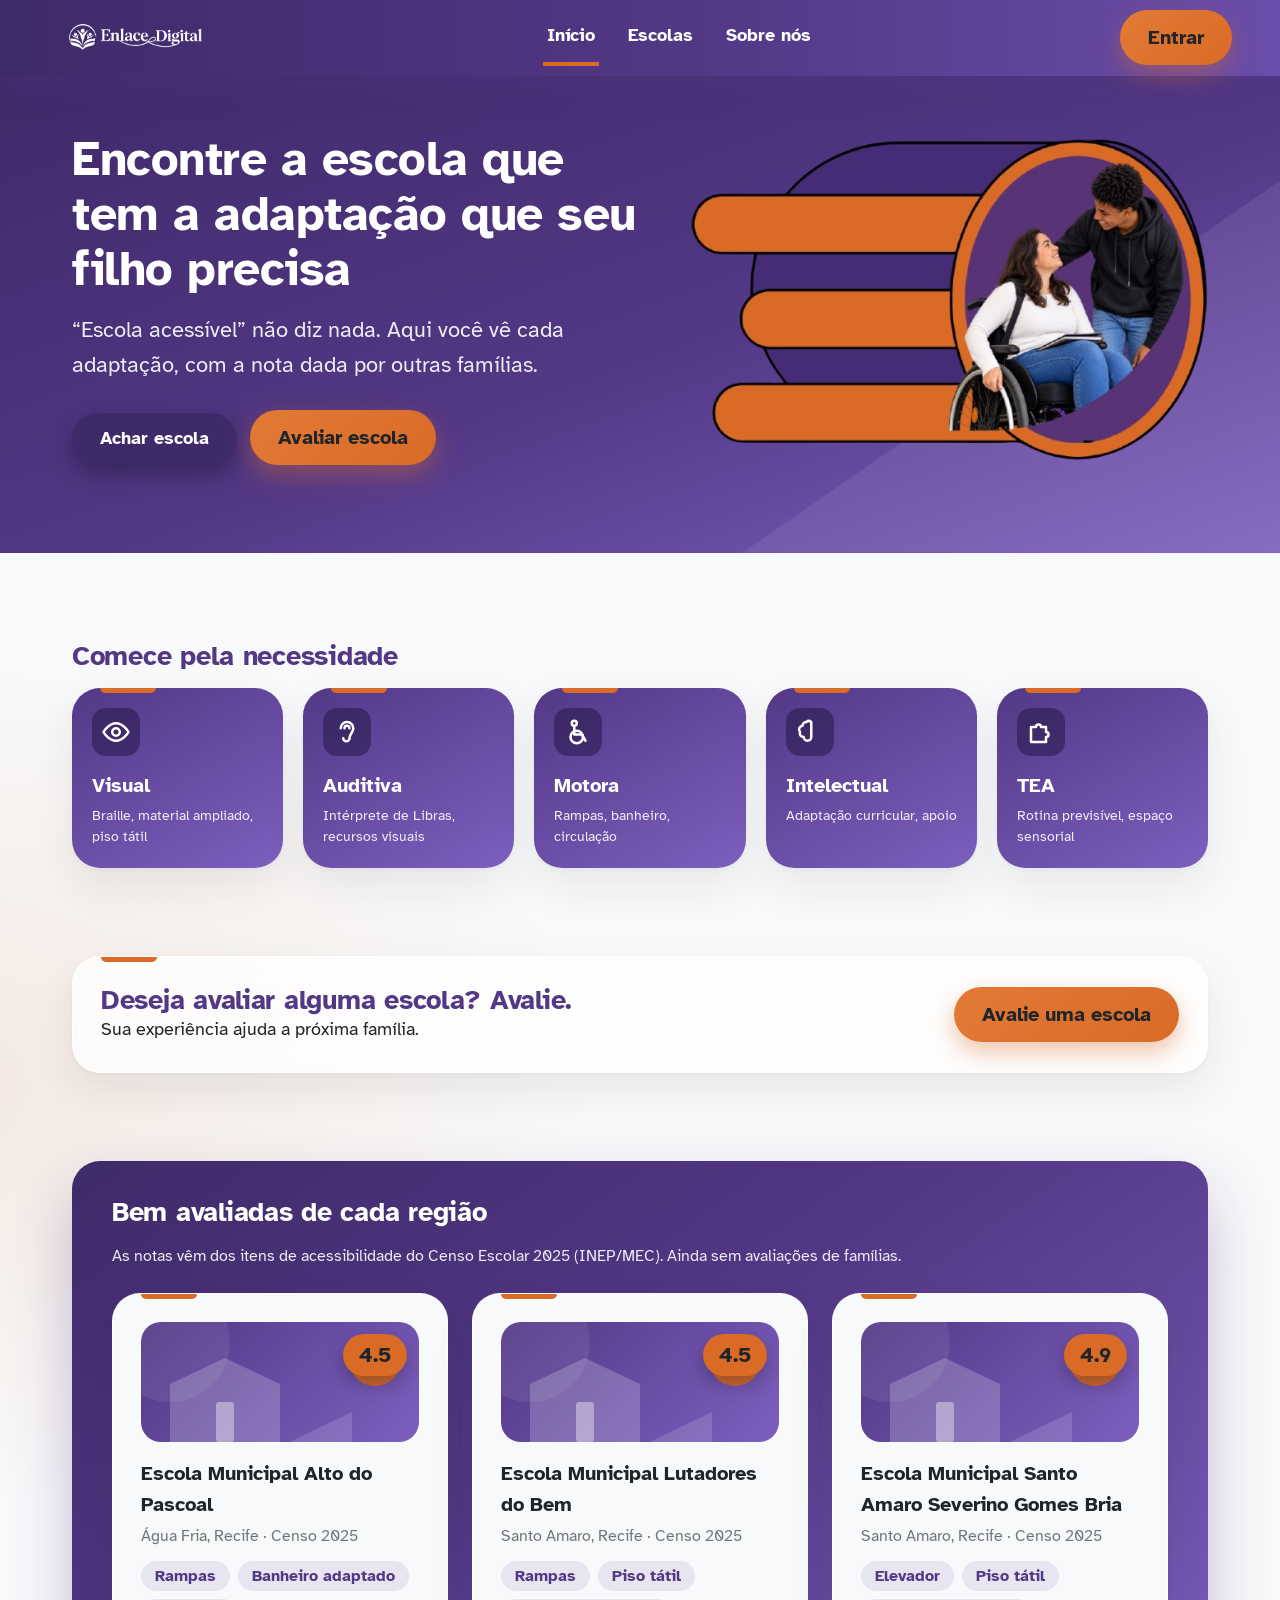
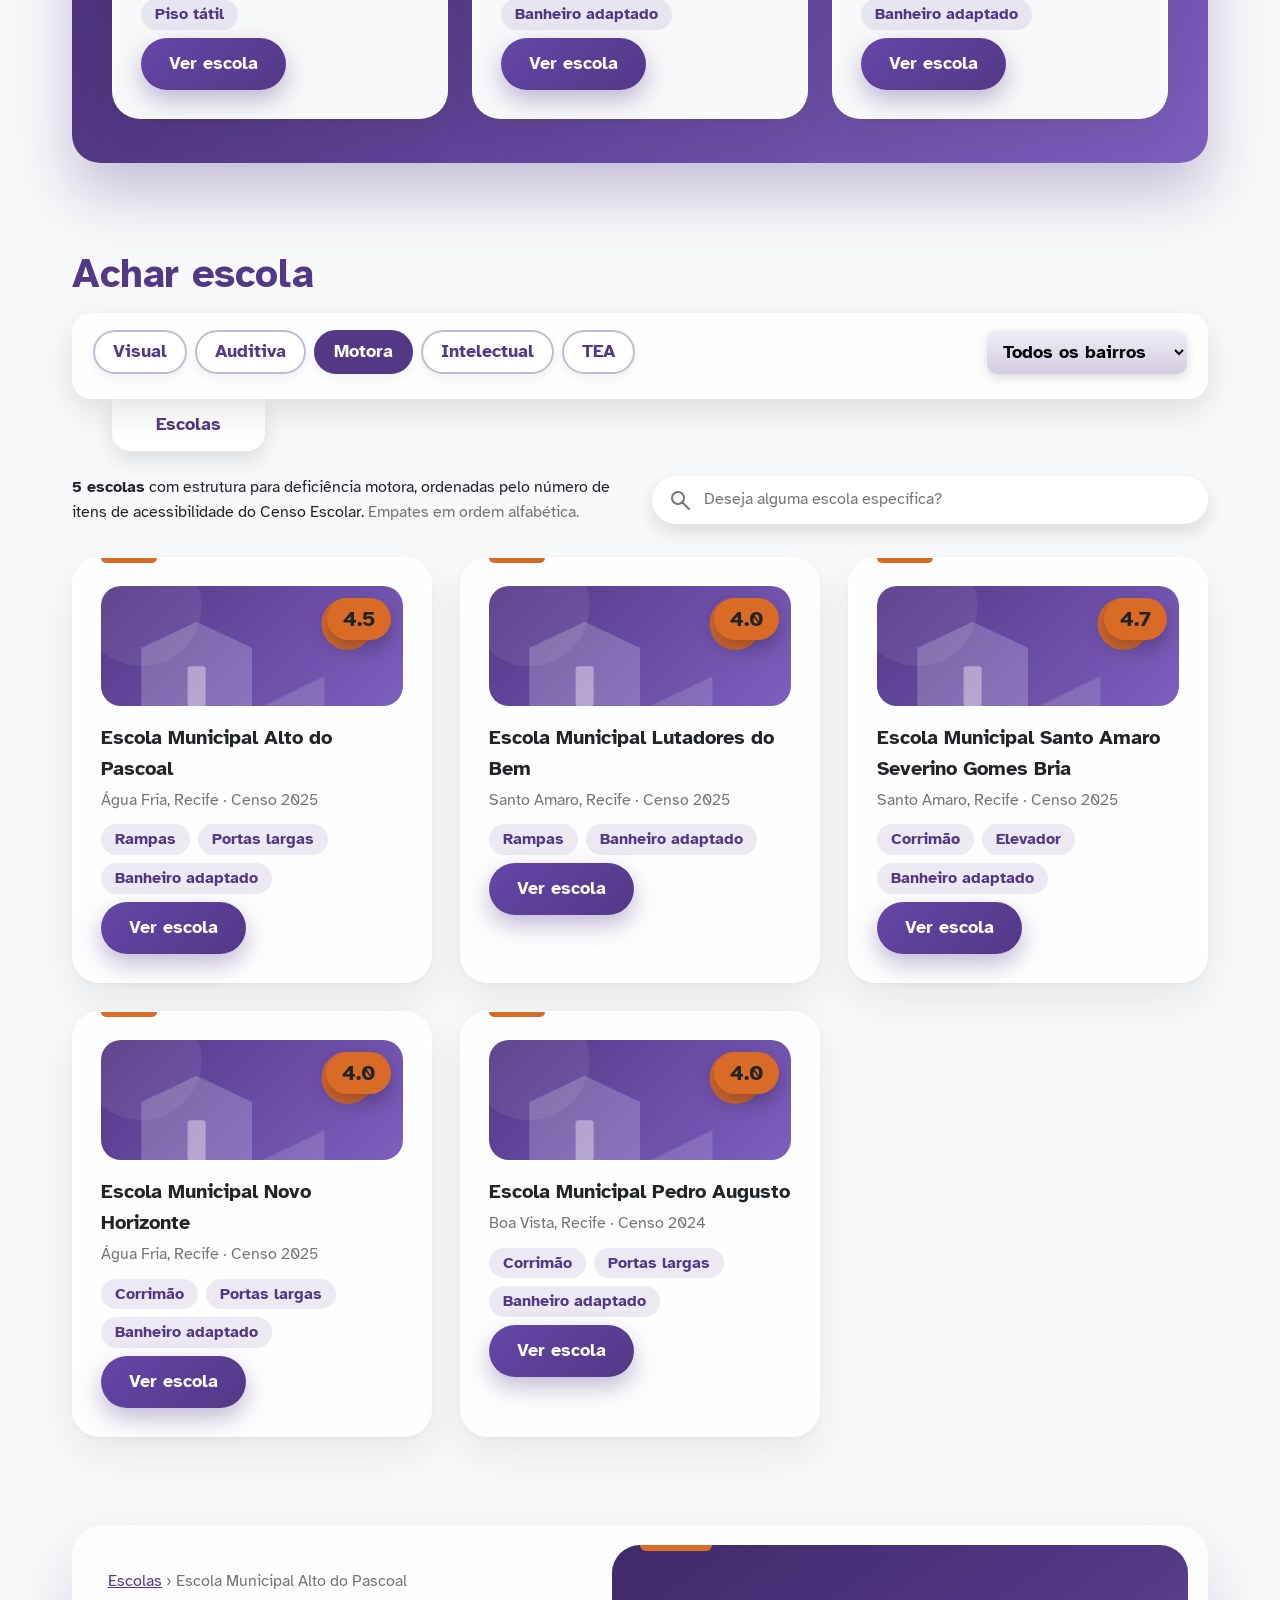
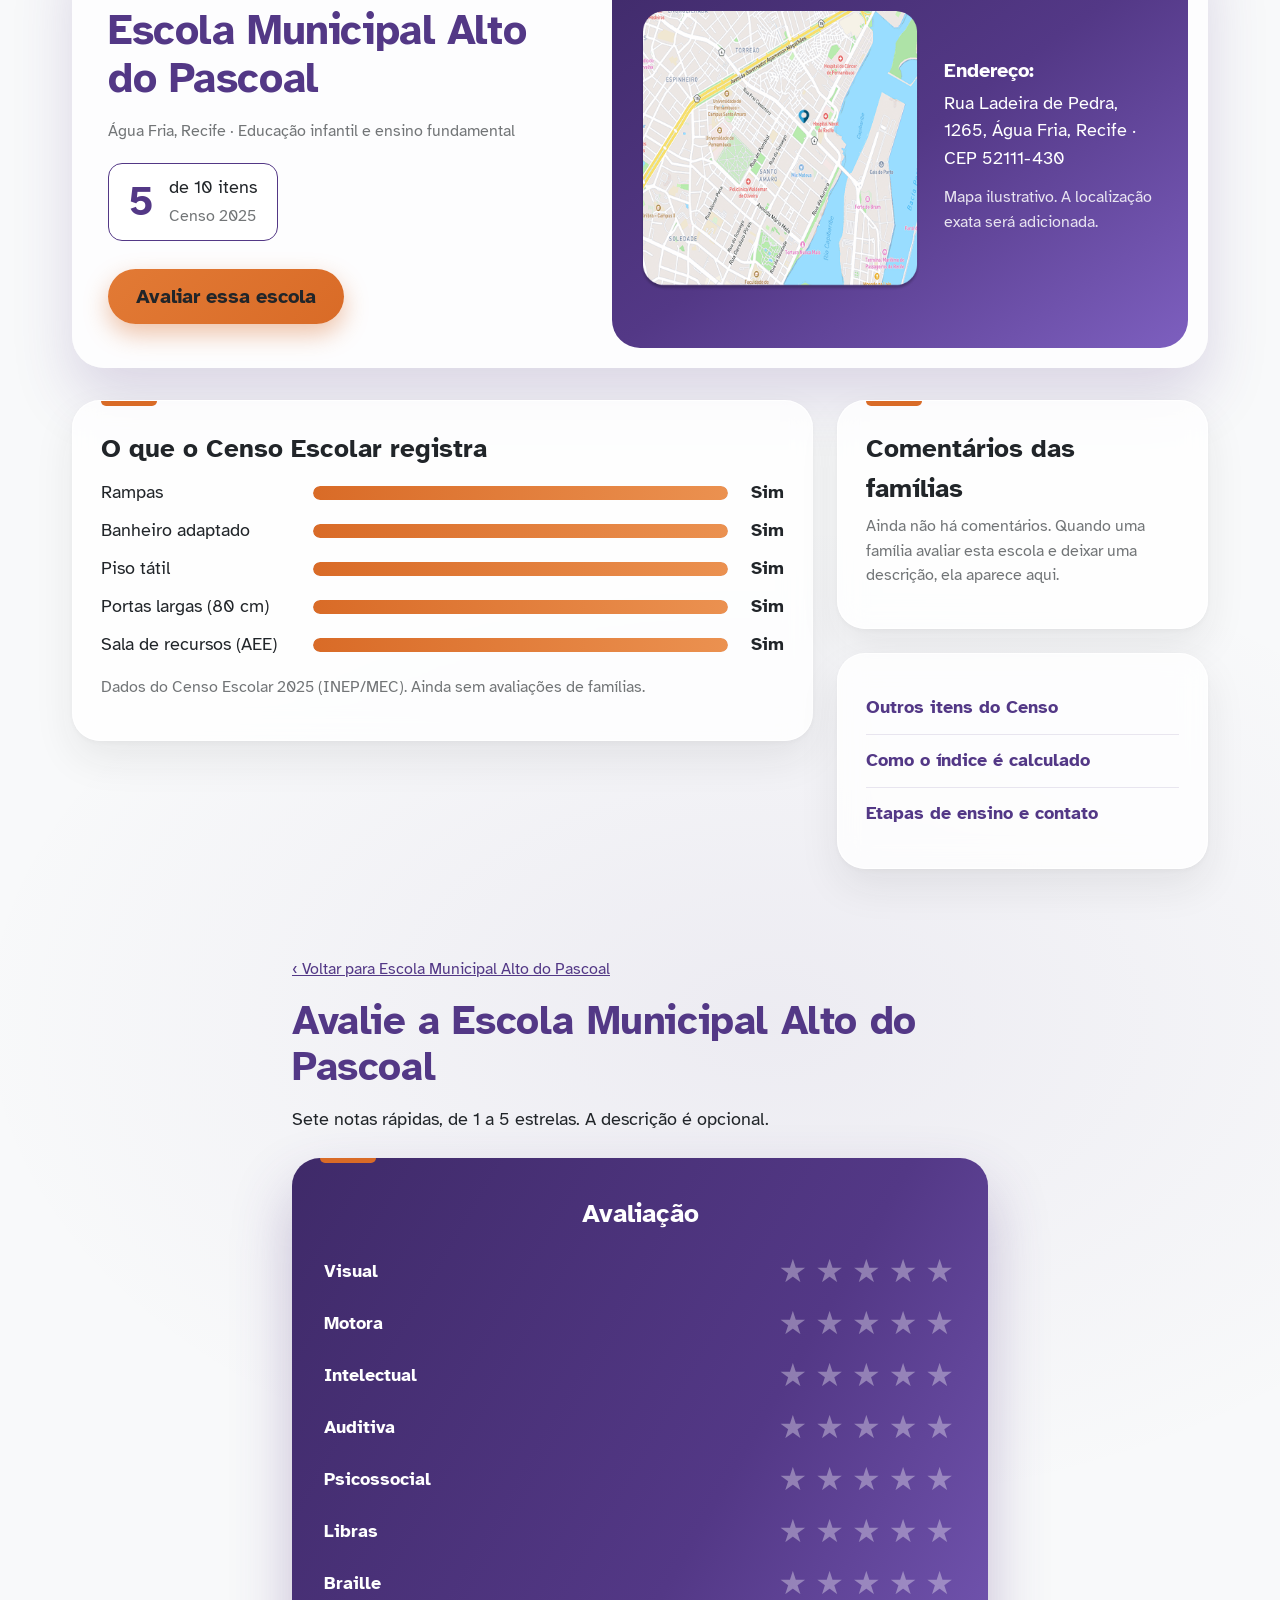
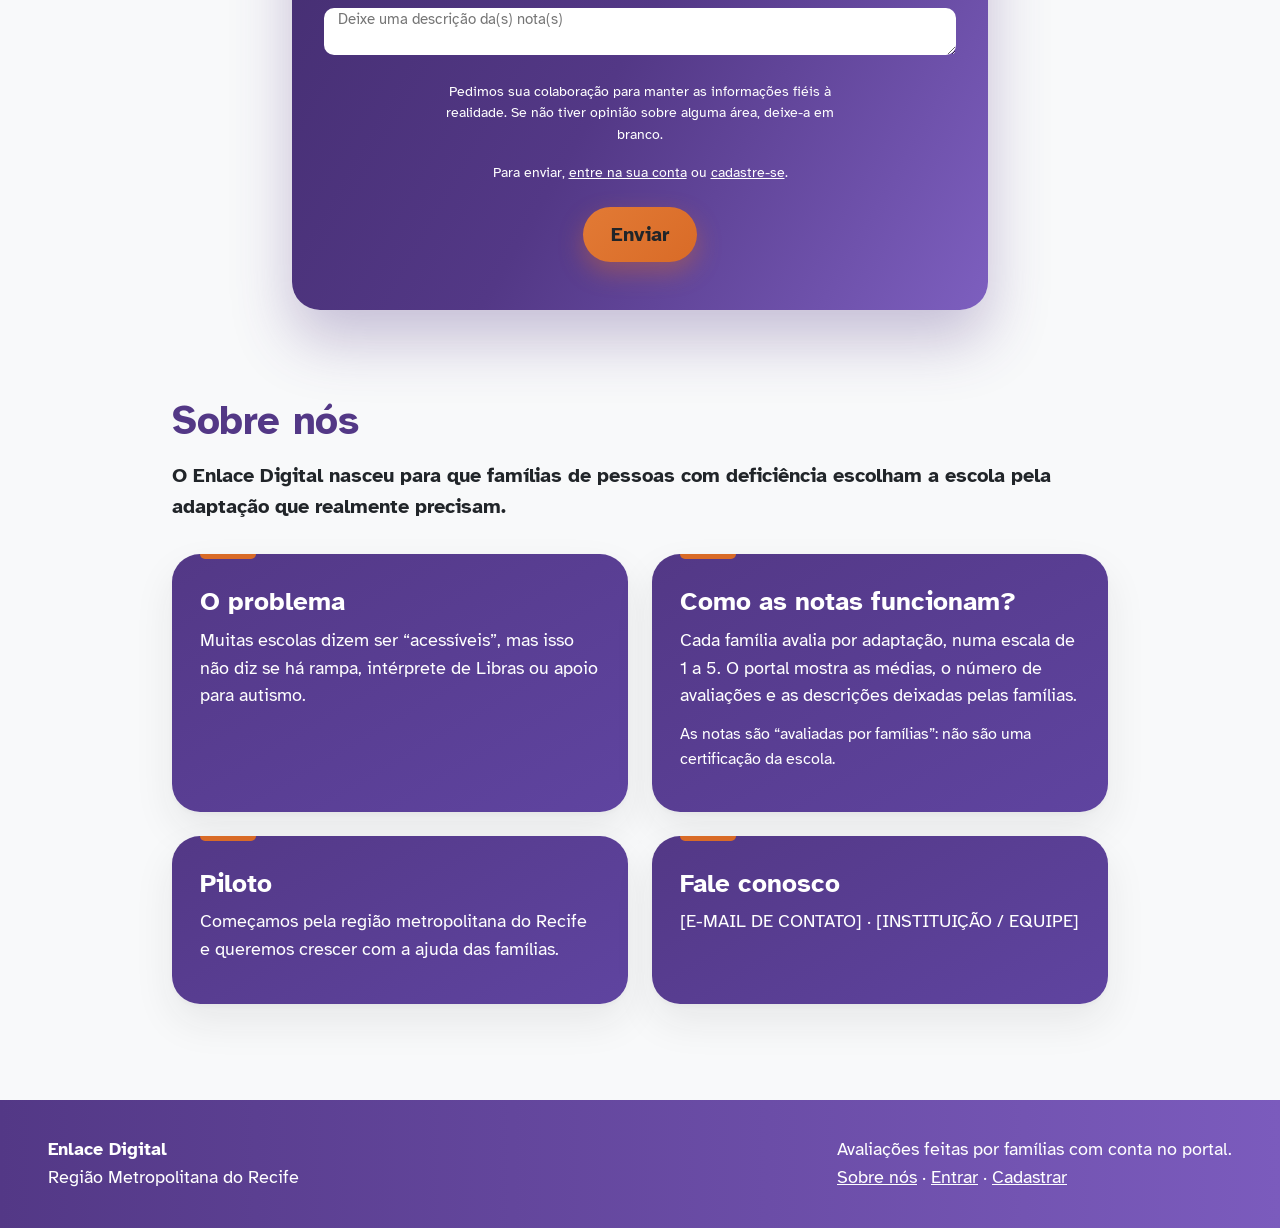
==== commit fd55c138: "Modificação na seção de avaliação escolar. Removi os campos de descrição da nota presentes em cada a" ====
--- a/index.html
+++ b/index.html
@@ -351,43 +351,45 @@
                         <legend>Visual</legend>
                         <span class="rotulo" aria-hidden="true">Visual</span>
                         <div class="estrelas"><input type="radio" id="a1-5" name="a1" value="5"><label for="a1-5" title="5 de 5"><span class="so-leitor">5 de 5</span>★</label><input type="radio" id="a1-4" name="a1" value="4"><label for="a1-4" title="4 de 5"><span class="so-leitor">4 de 5</span>★</label><input type="radio" id="a1-3" name="a1" value="3"><label for="a1-3" title="3 de 5"><span class="so-leitor">3 de 5</span>★</label><input type="radio" id="a1-2" name="a1" value="2"><label for="a1-2" title="2 de 5"><span class="so-leitor">2 de 5</span>★</label><input type="radio" id="a1-1" name="a1" value="1"><label for="a1-1" title="1 de 5"><span class="so-leitor">1 de 5</span>★</label></div>
-                        <input class="descricao-nota" type="text" name="d1" placeholder="Deixe uma descrição da nota" aria-label="Descrição da nota de Visual (opcional)">
+                        
                     </fieldset>
                     <fieldset class="linha-nota">
                         <legend>Motora</legend>
                         <span class="rotulo" aria-hidden="true">Motora</span>
                         <div class="estrelas"><input type="radio" id="a2-5" name="a2" value="5"><label for="a2-5" title="5 de 5"><span class="so-leitor">5 de 5</span>★</label><input type="radio" id="a2-4" name="a2" value="4"><label for="a2-4" title="4 de 5"><span class="so-leitor">4 de 5</span>★</label><input type="radio" id="a2-3" name="a2" value="3"><label for="a2-3" title="3 de 5"><span class="so-leitor">3 de 5</span>★</label><input type="radio" id="a2-2" name="a2" value="2"><label for="a2-2" title="2 de 5"><span class="so-leitor">2 de 5</span>★</label><input type="radio" id="a2-1" name="a2" value="1"><label for="a2-1" title="1 de 5"><span class="so-leitor">1 de 5</span>★</label></div>
-                        <input class="descricao-nota" type="text" name="d2" placeholder="Deixe uma descrição da nota" aria-label="Descrição da nota de Motora (opcional)">
+                        
                     </fieldset>
                     <fieldset class="linha-nota">
                         <legend>Intelectual</legend>
                         <span class="rotulo" aria-hidden="true">Intelectual</span>
                         <div class="estrelas"><input type="radio" id="a3-5" name="a3" value="5"><label for="a3-5" title="5 de 5"><span class="so-leitor">5 de 5</span>★</label><input type="radio" id="a3-4" name="a3" value="4"><label for="a3-4" title="4 de 5"><span class="so-leitor">4 de 5</span>★</label><input type="radio" id="a3-3" name="a3" value="3"><label for="a3-3" title="3 de 5"><span class="so-leitor">3 de 5</span>★</label><input type="radio" id="a3-2" name="a3" value="2"><label for="a3-2" title="2 de 5"><span class="so-leitor">2 de 5</span>★</label><input type="radio" id="a3-1" name="a3" value="1"><label for="a3-1" title="1 de 5"><span class="so-leitor">1 de 5</span>★</label></div>
-                        <input class="descricao-nota" type="text" name="d3" placeholder="Deixe uma descrição da nota" aria-label="Descrição da nota de Intelectual (opcional)">
+                        
                     </fieldset>
                     <fieldset class="linha-nota">
                         <legend>Auditiva</legend>
                         <span class="rotulo" aria-hidden="true">Auditiva</span>
                         <div class="estrelas"><input type="radio" id="a4-5" name="a4" value="5"><label for="a4-5" title="5 de 5"><span class="so-leitor">5 de 5</span>★</label><input type="radio" id="a4-4" name="a4" value="4"><label for="a4-4" title="4 de 5"><span class="so-leitor">4 de 5</span>★</label><input type="radio" id="a4-3" name="a4" value="3"><label for="a4-3" title="3 de 5"><span class="so-leitor">3 de 5</span>★</label><input type="radio" id="a4-2" name="a4" value="2"><label for="a4-2" title="2 de 5"><span class="so-leitor">2 de 5</span>★</label><input type="radio" id="a4-1" name="a4" value="1"><label for="a4-1" title="1 de 5"><span class="so-leitor">1 de 5</span>★</label></div>
-                        <input class="descricao-nota" type="text" name="d4" placeholder="Deixe uma descrição da nota" aria-label="Descrição da nota de Auditiva (opcional)">
+                        
                     </fieldset>
                     <fieldset class="linha-nota">
                         <legend>Psicossocial</legend>
                         <span class="rotulo" aria-hidden="true">Psicossocial</span>
                         <div class="estrelas"><input type="radio" id="a5-5" name="a5" value="5"><label for="a5-5" title="5 de 5"><span class="so-leitor">5 de 5</span>★</label><input type="radio" id="a5-4" name="a5" value="4"><label for="a5-4" title="4 de 5"><span class="so-leitor">4 de 5</span>★</label><input type="radio" id="a5-3" name="a5" value="3"><label for="a5-3" title="3 de 5"><span class="so-leitor">3 de 5</span>★</label><input type="radio" id="a5-2" name="a5" value="2"><label for="a5-2" title="2 de 5"><span class="so-leitor">2 de 5</span>★</label><input type="radio" id="a5-1" name="a5" value="1"><label for="a5-1" title="1 de 5"><span class="so-leitor">1 de 5</span>★</label></div>
-                        <input class="descricao-nota" type="text" name="d5" placeholder="Deixe uma descrição da nota" aria-label="Descrição da nota de Psicossocial (opcional)">
+                        
                     </fieldset>
                     <fieldset class="linha-nota">
                         <legend>Libras</legend>
                         <span class="rotulo" aria-hidden="true">Libras</span>
                         <div class="estrelas"><input type="radio" id="a6-5" name="a6" value="5"><label for="a6-5" title="5 de 5"><span class="so-leitor">5 de 5</span>★</label><input type="radio" id="a6-4" name="a6" value="4"><label for="a6-4" title="4 de 5"><span class="so-leitor">4 de 5</span>★</label><input type="radio" id="a6-3" name="a6" value="3"><label for="a6-3" title="3 de 5"><span class="so-leitor">3 de 5</span>★</label><input type="radio" id="a6-2" name="a6" value="2"><label for="a6-2" title="2 de 5"><span class="so-leitor">2 de 5</span>★</label><input type="radio" id="a6-1" name="a6" value="1"><label for="a6-1" title="1 de 5"><span class="so-leitor">1 de 5</span>★</label></div>
-                        <input class="descricao-nota" type="text" name="d6" placeholder="Deixe uma descrição da nota" aria-label="Descrição da nota de Libras (opcional)">
+                        
                     </fieldset>
                     <fieldset class="linha-nota">
                         <legend>Braille</legend>
                         <span class="rotulo" aria-hidden="true">Braille</span>
                         <div class="estrelas"><input type="radio" id="a7-5" name="a7" value="5"><label for="a7-5" title="5 de 5"><span class="so-leitor">5 de 5</span>★</label><input type="radio" id="a7-4" name="a7" value="4"><label for="a7-4" title="4 de 5"><span class="so-leitor">4 de 5</span>★</label><input type="radio" id="a7-3" name="a7" value="3"><label for="a7-3" title="3 de 5"><span class="so-leitor">3 de 5</span>★</label><input type="radio" id="a7-2" name="a7" value="2"><label for="a7-2" title="2 de 5"><span class="so-leitor">2 de 5</span>★</label><input type="radio" id="a7-1" name="a7" value="1"><label for="a7-1" title="1 de 5"><span class="so-leitor">1 de 5</span>★</label></div>
-                        <input class="descricao-nota" type="text" name="d7" placeholder="Deixe uma descrição da nota" aria-label="Descrição da nota de Braille (opcional)">
+
+                        <textarea class="descricao-nota" name="d7" placeholder="Deixe uma descrição da(s) nota(s)" aria-label="Descrição da nota de Braille (opcional)"></textarea>
+
                     </fieldset>
                     <p class="aviso-avaliacao">Pedimos sua colaboração para manter as informações fiéis à realidade. Se não tiver opinião sobre alguma área, deixe-a em branco.</p>
                     <p class="aviso-avaliacao">Para enviar, <a href="paginas/login.html">entre na sua conta</a> ou <a href="paginas/cadastro.html">cadastre-se</a>.</p>
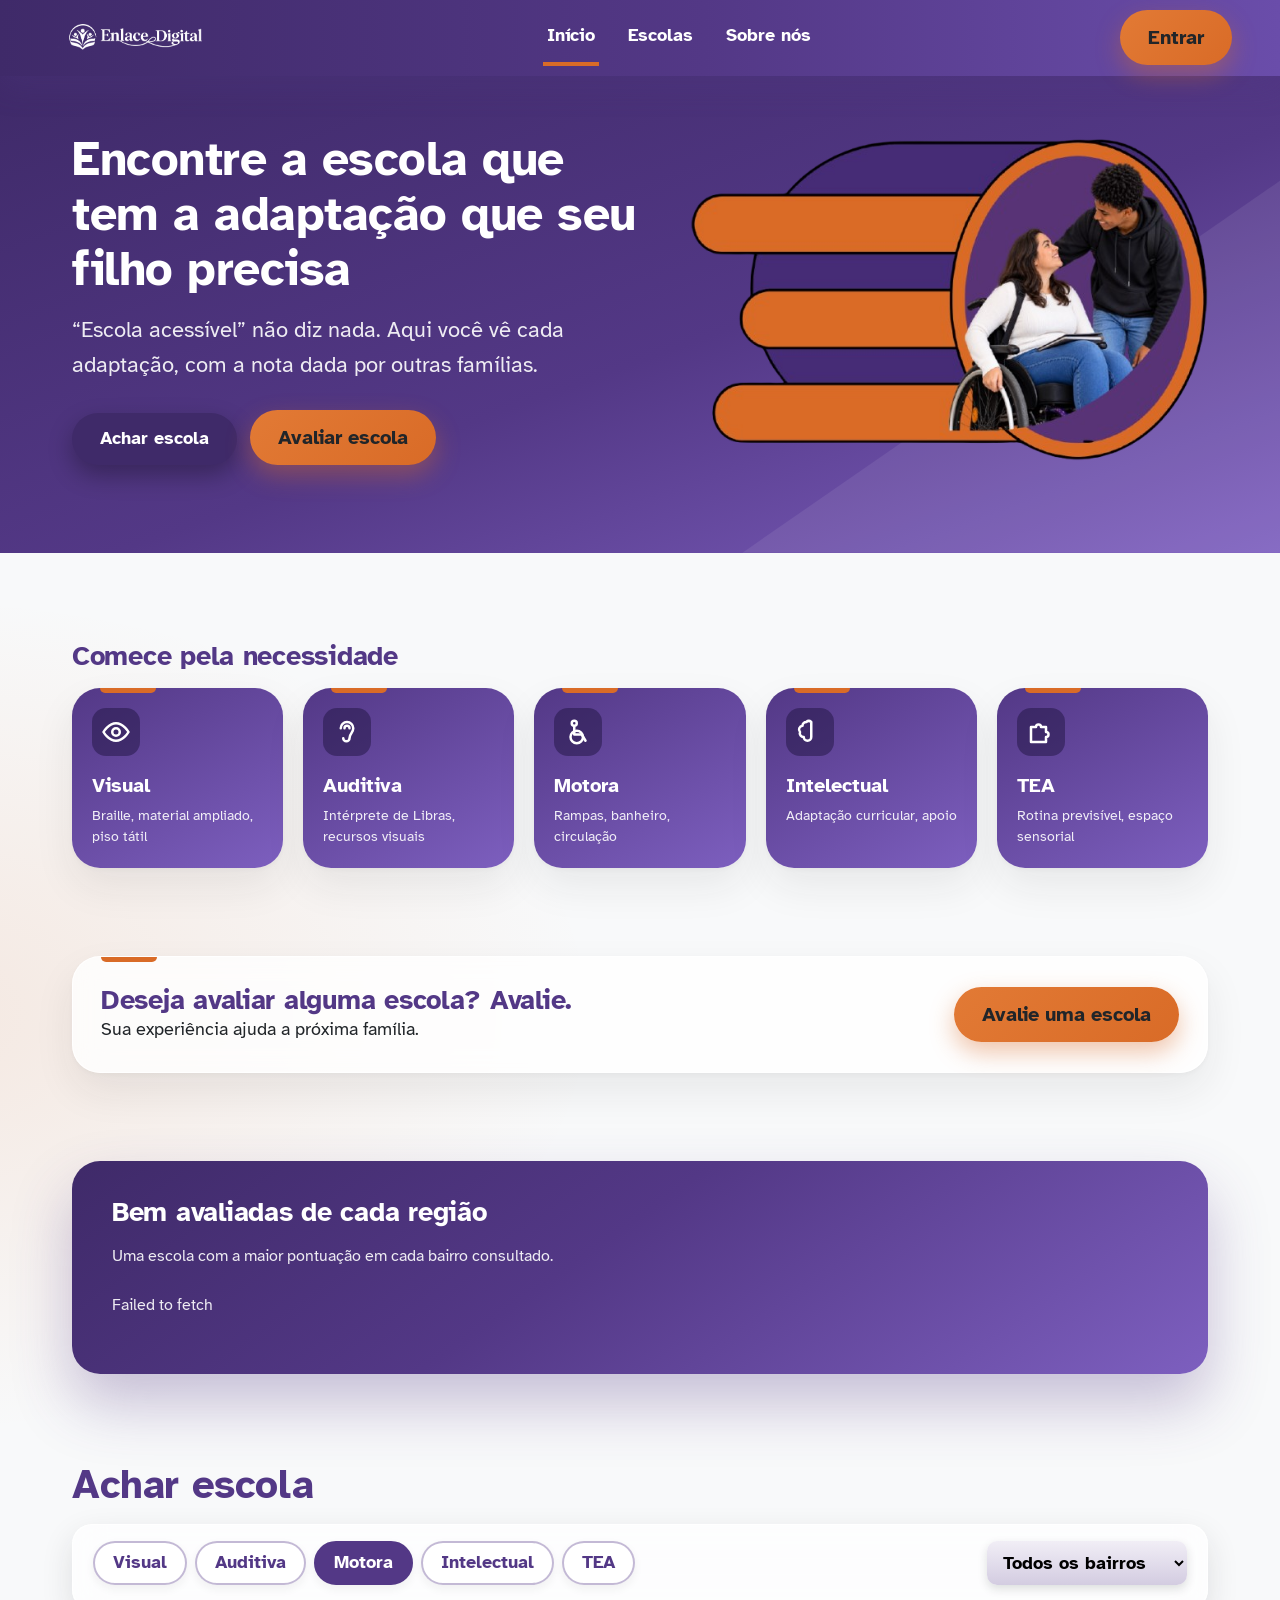
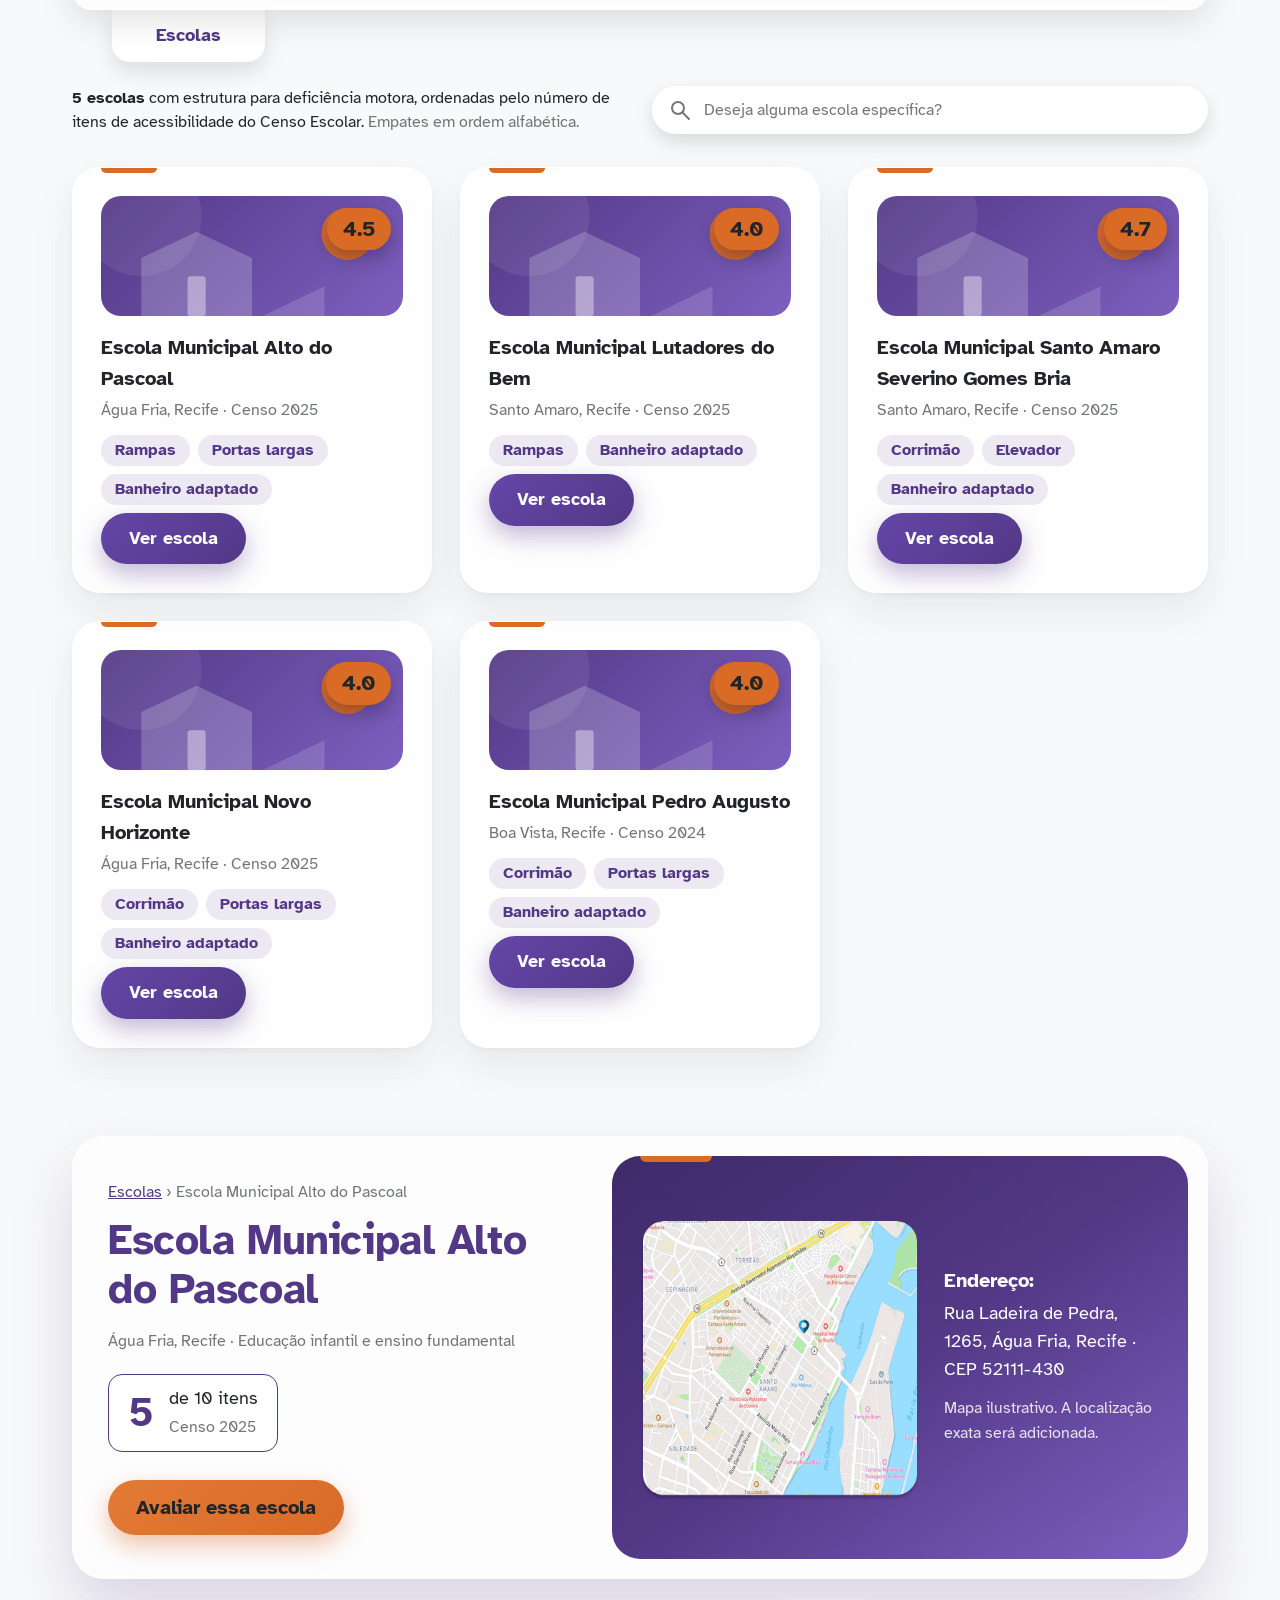
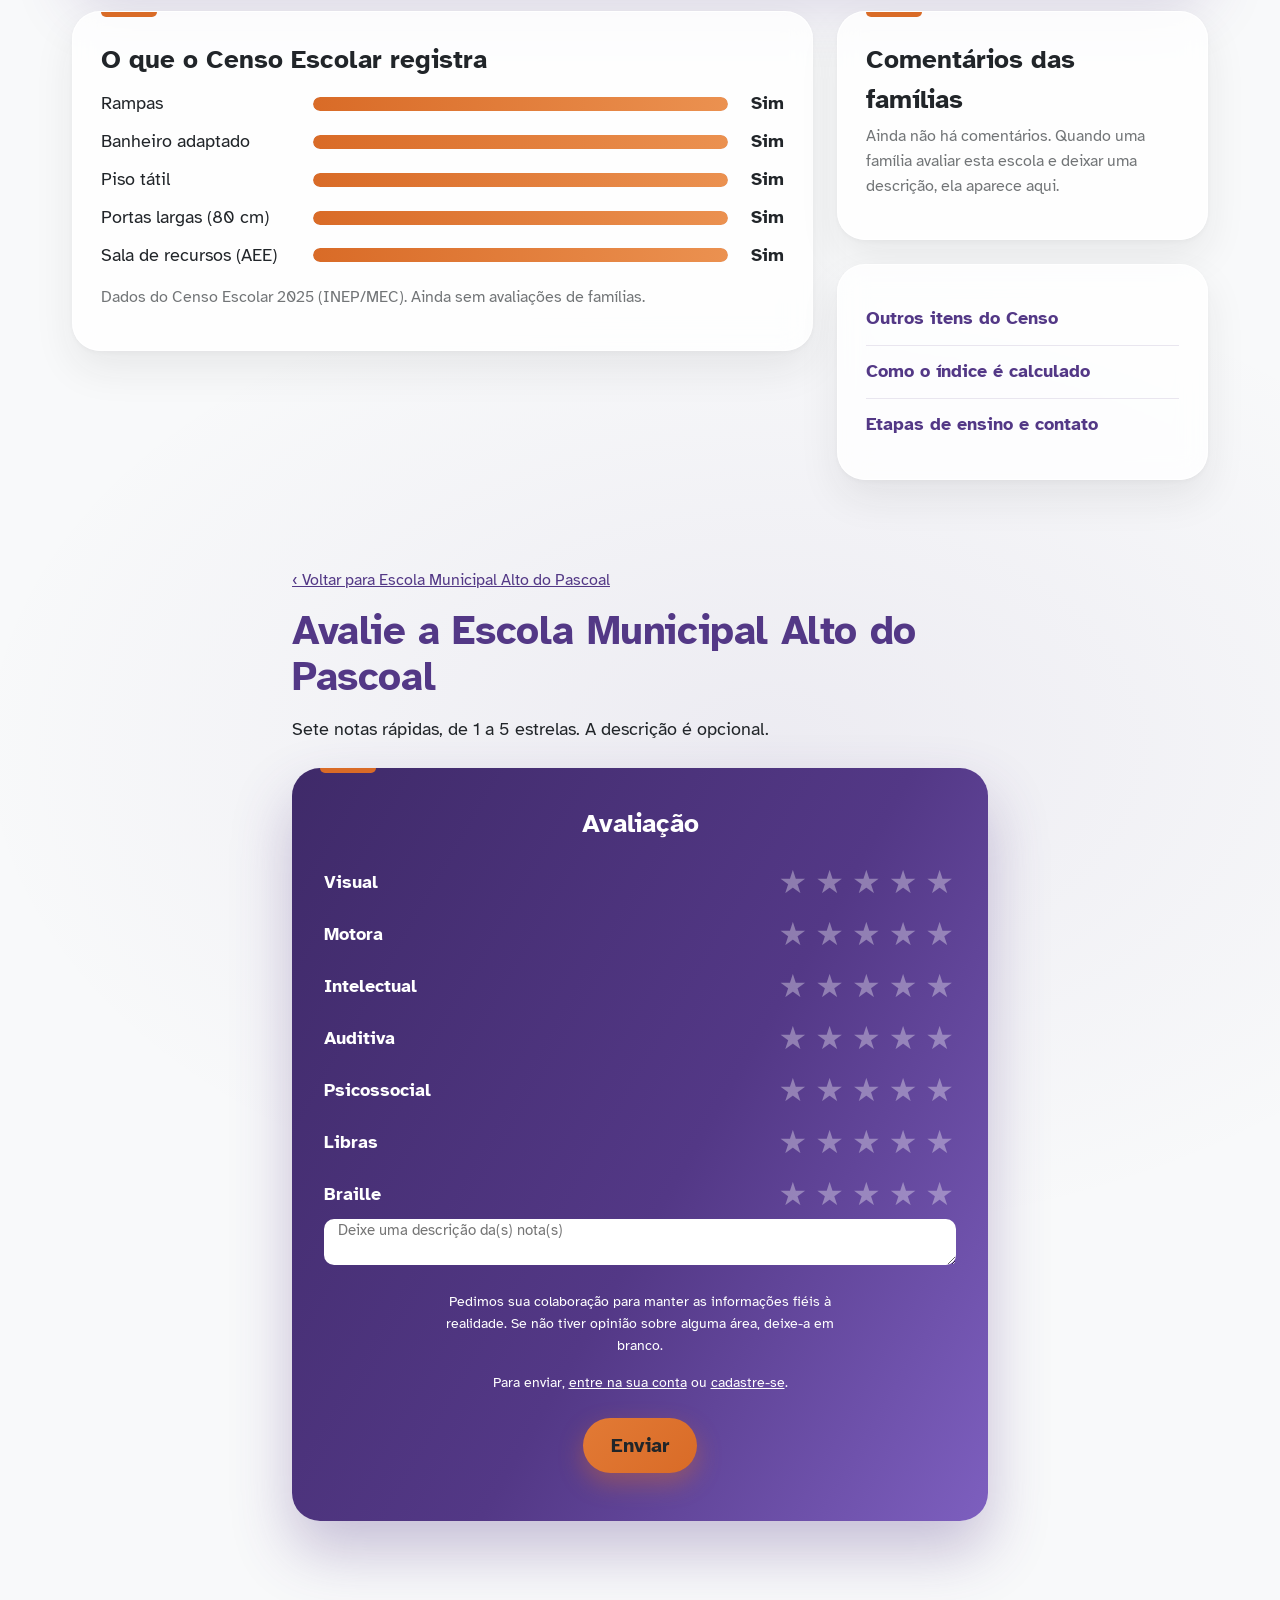
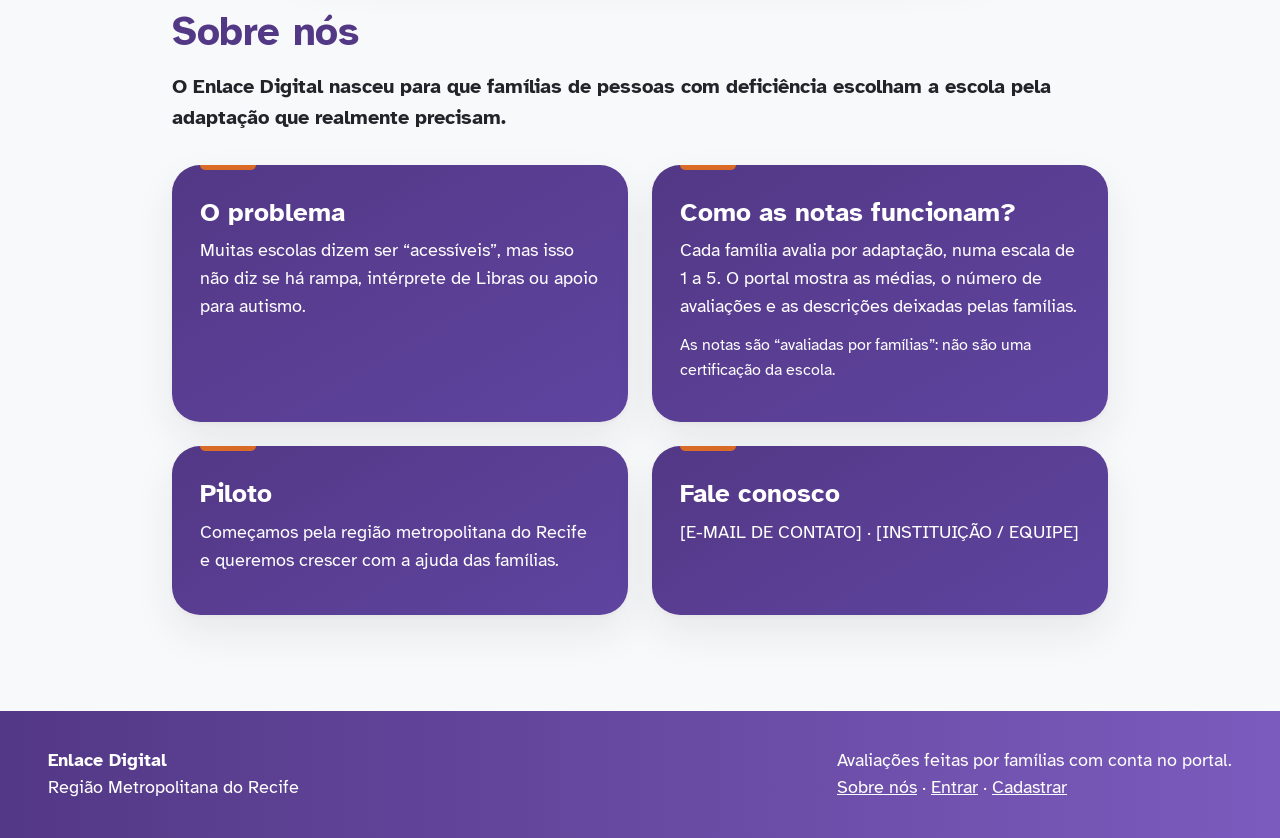
==== commit b1e9f383: "escola mais bem avaliada por bairro" ====
--- a/index.html
+++ b/index.html
@@ -133,47 +133,13 @@
                 </div>
             </div>
 
-            <!-- 1.4 Bem avaliadas de cada região (dados reais do Censo Escolar 2025, INEP/MEC) -->
+            <!-- 1.4 Escolas mais bem avaliadas de cada bairro -->
             <section class="conteiner secao">
                 <div id="destaques">
                 <h2>Bem avaliadas de cada região</h2>
-                <p class="suave">As notas vêm dos itens de acessibilidade do Censo Escolar 2025 (INEP/MEC). Ainda sem avaliações de famílias.</p>
-                <div class="grade escolas-destaque">
-
-                    <article class="cartao destaque">
-                        <div class="arte">
-                            <svg viewBox="0 0 300 120" preserveAspectRatio="xMidYMid slice" aria-hidden="true"><use href="#arte-escola" width="300" height="120"/></svg>
-                            <span class="selo" aria-label="5 de 10 itens de acessibilidade">4.5</span>
-                        </div>
-                        <h3>Escola Municipal Alto do Pascoal</h3>
-                        <p class="suave">Água Fria, Recife · Censo 2025</p>
-                        <div><span class="etiqueta">Rampas</span><span class="etiqueta">Banheiro adaptado</span><span class="etiqueta">Piso tátil</span></div>
-                        <a class="botao" href="#escola">Ver escola</a>
-                    </article>
-
-                    <article class="cartao destaque">
-                        <div class="arte">
-                            <svg viewBox="0 0 300 120" preserveAspectRatio="xMidYMid slice" aria-hidden="true"><use href="#arte-escola" width="300" height="120"/></svg>
-                            <span class="selo" aria-label="5 de 10 itens de acessibilidade">4.5</span>
-                        </div>
-                        <h3>Escola Municipal Lutadores do Bem</h3>
-                        <p class="suave">Santo Amaro, Recife · Censo 2025</p>
-                        <div><span class="etiqueta">Rampas</span><span class="etiqueta">Piso tátil</span><span class="etiqueta">Banheiro adaptado</span></div>
-                        <a class="botao" href="#escola">Ver escola</a>
-                    </article>
-
-                    <article class="cartao destaque">
-                        <div class="arte">
-                            <svg viewBox="0 0 300 120" preserveAspectRatio="xMidYMid slice" aria-hidden="true"><use href="#arte-escola" width="300" height="120"/></svg>
-                            <span class="selo" aria-label="5 de 10 itens de acessibilidade">4.9</span>
-                        </div>
-                        <h3>Escola Municipal Santo Amaro Severino Gomes Bria</h3>
-                        <p class="suave">Santo Amaro, Recife · Censo 2025</p>
-                        <div><span class="etiqueta">Elevador</span><span class="etiqueta">Piso tátil</span><span class="etiqueta">Banheiro adaptado</span></div>
-                        <a class="botao" href="#escola">Ver escola</a>
-                    </article>
-
-                </div>
+                <p class="suave">Uma escola com a maior pontuação em cada bairro consultado.</p>
+                <div class="grade escolas-destaque" id="lista-destaques" aria-live="polite">Carregando escolas...</div>
+                <p id="erro-destaques" class="suave" role="alert" hidden></p>
                 </div>
             </section>
 
@@ -443,6 +409,8 @@
         </div>
     </footer>
 
+    <script src="scripts/api.js"></script>
+    <script src="scripts/destaques.js"></script>
     <script src="scripts/script.js"></script>
 </body>
 </html>
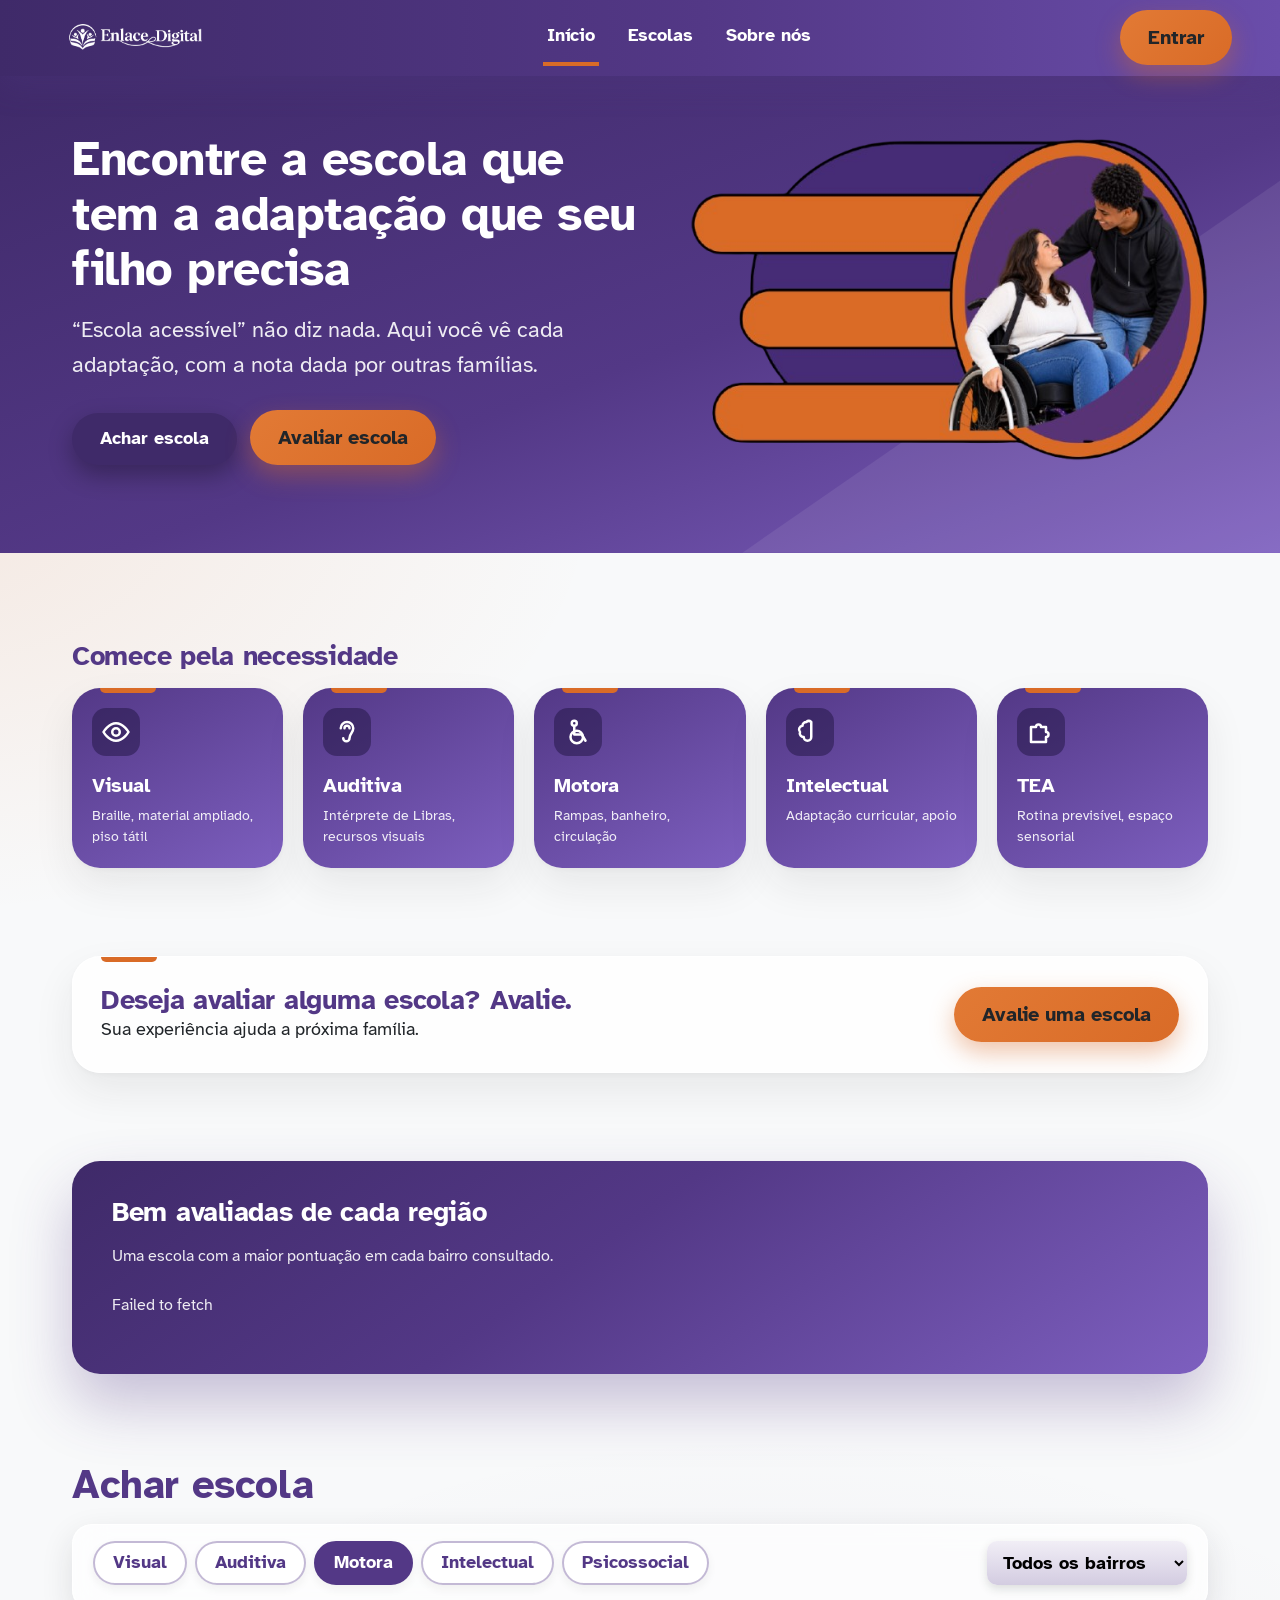
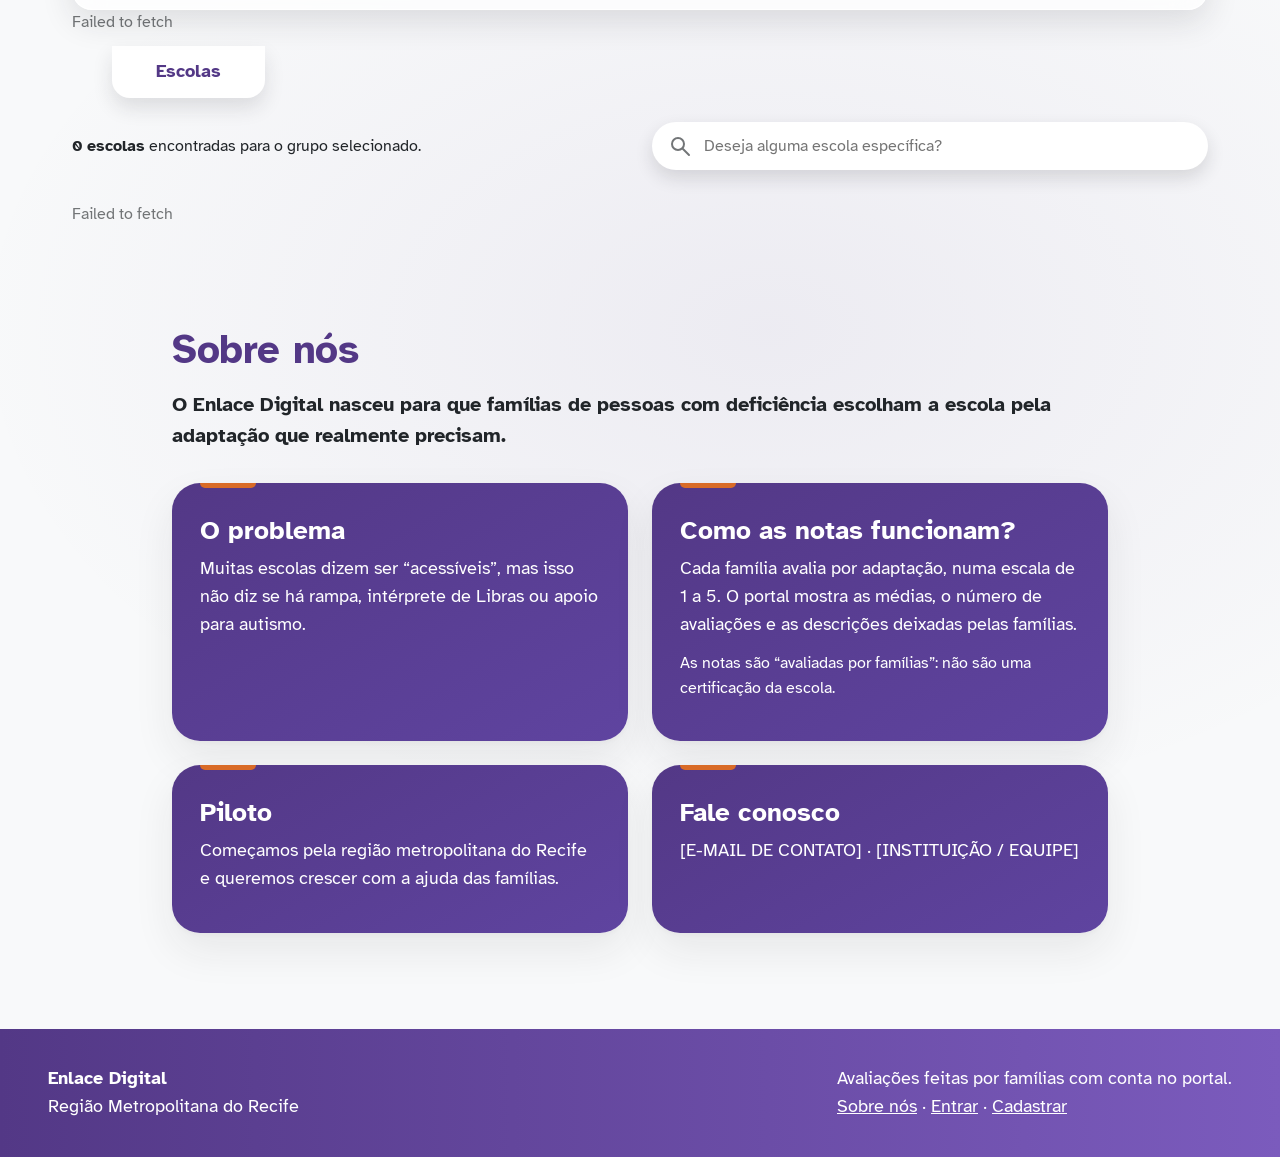
==== commit 34bf6c3a: "busca, detalhamento e avaliação de escolas pronto" ====
--- a/index.html
+++ b/index.html
@@ -62,7 +62,7 @@
                     <h1>Encontre a escola que tem a adaptação que seu filho precisa</h1>
                     <p class="subtitulo">“Escola acessível” não diz nada. Aqui você vê cada adaptação, com a nota dada por outras famílias.</p>
                     <a class="botao botao-escuro" href="#achar-escola">Achar escola</a>
-                    <a class="botao botao-destaque" href="#avaliar">Avaliar escola</a>
+                    <a class="botao botao-destaque" href="#achar-escola">Avaliar escola</a>
                 </div>
 
                 <!-- Computador: imagem da família -->
@@ -161,20 +161,18 @@
                         <label class="opcao pilula"><input type="radio" name="necessidade" value="auditiva"><span>Auditiva</span></label>
                         <label class="opcao pilula"><input type="radio" name="necessidade" value="motora" checked><span>Motora</span></label>
                         <label class="opcao pilula"><input type="radio" name="necessidade" value="intelectual"><span>Intelectual</span></label>
-                        <label class="opcao pilula"><input type="radio" name="necessidade" value="tea"><span>TEA</span></label>
+                        <label class="opcao pilula"><input type="radio" name="necessidade" value="psicossocial"><span>Psicossocial</span></label>
                     </div>
                     <select id="bairro" aria-label="Bairro">
                         <option value="">Todos os bairros</option>
-                        <option>Santo Amaro</option>
-                        <option>Boa Vista</option>
-                        <option>Água Fria</option>
                     </select>
                 </form>
+                <p id="erro-bairros" class="suave" role="alert" hidden></p>
 
                 <p class="aba-escolas">Escolas</p>
 
                 <div class="barra-busca">
-                    <p class="resumo-busca"><strong id="total-escolas">5 escolas</strong> com estrutura para deficiência motora, ordenadas pelo número de itens de acessibilidade do Censo Escolar. <span class="suave">Empates em ordem alfabética.</span></p>
+                    <p class="resumo-busca"><strong id="total-escolas">Carregando escolas...</strong> encontradas para o grupo selecionado.</p>
                     <label class="campo-busca">
                         <span class="so-leitor">Buscar escola pelo nome</span>
                         <svg viewBox="0 0 24 24" aria-hidden="true"><circle cx="10" cy="10" r="6"/><path d="M15 15l6 6"/></svg>
@@ -182,184 +180,97 @@
                     </label>
                 </div>
 
-                <!-- Lista (dados reais do Censo Escolar, INEP/MEC) -->
-                <div id="lista-escolas" class="grade escolas-lista">
-
-                    <article class="cartao destaque" data-bairro="Água Fria">
-                        <div class="arte">
-                            <svg viewBox="0 0 300 120" preserveAspectRatio="xMidYMid slice" aria-hidden="true"><use href="#arte-escola" width="300" height="120"/></svg>
-                            <span class="selo" aria-label="5 de 10 itens de acessibilidade">4.5</span>
-                        </div>
-                        <h3>Escola Municipal Alto do Pascoal</h3>
-                        <p class="suave">Água Fria, Recife · Censo 2025</p>
-                        <div><span class="etiqueta">Rampas</span><span class="etiqueta">Portas largas</span><span class="etiqueta">Banheiro adaptado</span></div>
-                        <a class="botao" href="#escola">Ver escola</a>
-                    </article>
-
-                    <article class="cartao destaque" data-bairro="Santo Amaro">
-                        <div class="arte">
-                            <svg viewBox="0 0 300 120" preserveAspectRatio="xMidYMid slice" aria-hidden="true"><use href="#arte-escola" width="300" height="120"/></svg>
-                            <span class="selo" aria-label="5 de 10 itens de acessibilidade">4.0</span>
-                        </div>
-                        <h3>Escola Municipal Lutadores do Bem</h3>
-                        <p class="suave">Santo Amaro, Recife · Censo 2025</p>
-                        <div><span class="etiqueta">Rampas</span><span class="etiqueta">Banheiro adaptado</span></div>
-                        <a class="botao" href="#escola">Ver escola</a>
-                    </article>
-
-                    <article class="cartao destaque" data-bairro="Santo Amaro">
-                        <div class="arte">
-                            <svg viewBox="0 0 300 120" preserveAspectRatio="xMidYMid slice" aria-hidden="true"><use href="#arte-escola" width="300" height="120"/></svg>
-                            <span class="selo" aria-label="5 de 10 itens de acessibilidade">4.7</span>
-                        </div>
-                        <h3>Escola Municipal Santo Amaro Severino Gomes Bria</h3>
-                        <p class="suave">Santo Amaro, Recife · Censo 2025</p>
-                        <div><span class="etiqueta">Corrimão</span><span class="etiqueta">Elevador</span><span class="etiqueta">Banheiro adaptado</span></div>
-                        <a class="botao" href="#escola">Ver escola</a>
-                    </article>
-
-                    <article class="cartao destaque" data-bairro="Água Fria">
-                        <div class="arte">
-                            <svg viewBox="0 0 300 120" preserveAspectRatio="xMidYMid slice" aria-hidden="true"><use href="#arte-escola" width="300" height="120"/></svg>
-                            <span class="selo" aria-label="4 de 10 itens de acessibilidade">4.0</span>
-                        </div>
-                        <h3>Escola Municipal Novo Horizonte</h3>
-                        <p class="suave">Água Fria, Recife · Censo 2025</p>
-                        <div><span class="etiqueta">Corrimão</span><span class="etiqueta">Portas largas</span><span class="etiqueta">Banheiro adaptado</span></div>
-                        <a class="botao" href="#escola">Ver escola</a>
-                    </article>
-
-                    <article class="cartao destaque" data-bairro="Boa Vista">
-                        <div class="arte">
-                            <svg viewBox="0 0 300 120" preserveAspectRatio="xMidYMid slice" aria-hidden="true"><use href="#arte-escola" width="300" height="120"/></svg>
-                            <span class="selo" aria-label="4 de 10 itens de acessibilidade">4.0</span>
-                        </div>
-                        <h3>Escola Municipal Pedro Augusto</h3>
-                        <p class="suave">Boa Vista, Recife · Censo 2024</p>
-                        <div><span class="etiqueta">Corrimão</span><span class="etiqueta">Portas largas</span><span class="etiqueta">Banheiro adaptado</span></div>
-                        <a class="botao" href="#escola">Ver escola</a>
-                    </article>
-
-                </div>
+                <div id="lista-escolas" class="grade escolas-lista" aria-live="polite">Carregando escolas...</div>
                 <p id="sem-resultado" class="suave" hidden>Nenhuma escola encontrada. Tente outro bairro ou outro nome.</p>
+                <p id="erro-escolas" class="suave" role="alert" hidden></p>
+                <p id="erro-detalhe-escola" class="suave" role="alert" hidden></p>
             </div>
 
 
             <!-- 2.1 Página da escola (Escola Municipal Alto do Pascoal, dados do Censo Escolar 2025) -->
-            <section id="escola" class="conteiner secao">
+            <section id="escola" class="conteiner secao" hidden>
                 <div id="escola-topo">
                     <div class="escola-info">
-                        <p class="migalhas"><a href="#achar-escola">Escolas</a> › Escola Municipal Alto do Pascoal</p>
-                        <h2>Escola Municipal Alto do Pascoal</h2>
-                        <p class="suave">Água Fria, Recife · Educação infantil e ensino fundamental</p>
+                        <p class="migalhas"><a href="#achar-escola">Escolas</a> › <span id="nome-escola-migalhas"></span></p>
+                        <h2 id="nome-escola"></h2>
+                        <p class="suave" id="localizacao-escola"></p>
                         <div class="nota-caixa">
-                            <span class="nota">5</span>
-                            <span>de 10 itens<br><span class="suave">Censo 2025</span></span>
+                            <span class="nota" id="media-escola"></span>
+                            <span id="total-avaliacoes-escola"></span>
                         </div>
-                        <a class="botao botao-destaque" href="#avaliar">Avaliar essa escola</a>
+                        <a class="botao botao-destaque" href="#avaliar" data-abrir-avaliacao>Avaliar essa escola</a>
                     </div>
                     <div class="escola-mapa">
                         <img src="midia/conteudo/mapa-escola.png" width="392" height="392" alt="Mapa ilustrativo da região da escola">
-                        <div>
+                        <div class="endereco-escola">
                             <h3>Endereço:</h3>
-                            <p>Rua Ladeira de Pedra, 1265, Água Fria, Recife · CEP 52111-430</p>
-                            <p class="suave">Mapa ilustrativo. A localização exata será adicionada.</p>
+                            <p id="endereco-escola"></p>
                         </div>
                     </div>
                 </div>
 
                 <div class="grade detalhe">
                     <div class="cartao destaque">
-                        <h3 class="titulo-grande">O que o Censo Escolar registra</h3>
-                        <div class="barra-nota"><span>Rampas</span><i><b style="--largura: 100%"></b></i><strong>Sim</strong></div>
-                        <div class="barra-nota"><span>Banheiro adaptado</span><i><b style="--largura: 100%"></b></i><strong>Sim</strong></div>
-                        <div class="barra-nota"><span>Piso tátil</span><i><b style="--largura: 100%"></b></i><strong>Sim</strong></div>
-                        <div class="barra-nota"><span>Portas largas (80 cm)</span><i><b style="--largura: 100%"></b></i><strong>Sim</strong></div>
-                        <div class="barra-nota"><span>Sala de recursos (AEE)</span><i><b style="--largura: 100%"></b></i><strong>Sim</strong></div>
-                        <p class="suave aviso">Dados do Censo Escolar 2025 (INEP/MEC). Ainda sem avaliações de famílias.</p>
-                    </div>
-
-                    <div class="grade">
-                        <div class="cartao destaque">
-                            <h3 class="titulo-grande">Comentários das famílias</h3>
-                            <p class="suave">Ainda não há comentários. Quando uma família avaliar esta escola e deixar uma descrição, ela aparece aqui.</p>
+                        <h3 class="titulo-grande" id="titulo-avaliacoes-escola"></h3>
+                        <div class="avaliacoes-grupos" id="avaliacoes-grupos-escola"></div>
+                        <p class="suave aviso">Avaliado por famílias</p>
+                    </div>
+
+                    <div class="cartao destaque avaliacoes-familias">
+                        <h3 class="titulo-grande">Comentários das famílias</h3>
+                        <div id="lista-reviews" aria-live="polite">
+                            <p class="suave">Carregando avaliações...</p>
                         </div>
-                        <div class="cartao">
-                            <details>
-                                <summary>Outros itens do Censo</summary>
-                                <div class="barra-nota"><span>Corrimão e guarda-corpos</span><i><b style="--largura: 0%"></b></i><strong>Não</strong></div>
-                                <div class="barra-nota"><span>Elevador</span><i><b style="--largura: 0%"></b></i><strong>Não</strong></div>
-                                <div class="barra-nota"><span>Sinalização tátil</span><i><b style="--largura: 0%"></b></i><strong>Não</strong></div>
-                            </details>
-                            <details>
-                                <summary>Como o índice é calculado</summary>
-                                <p class="suave">O índice conta quantos dos 10 itens de acessibilidade do Censo Escolar a escola declara: rampas, piso tátil, corrimão, elevador, portas largas, banheiro acessível, sala de recursos (AEE) e sinalização tátil, sonora e visual. Ele mostra o que existe, não a qualidade.</p>
-                            </details>
-                            <details>
-                                <summary>Etapas de ensino e contato</summary>
-                                <p class="suave">Educação infantil e ensino fundamental · (81) 3355-4221 · emaltodopascoal@hotmail.com</p>
-                            </details>
-                        </div>
+                        <p id="erro-reviews" class="suave" role="alert" hidden></p>
                     </div>
                 </div>
             </section>
 
 
             <!-- 2.2 Avaliar escola -->
-            <section id="avaliar" class="conteiner mais-estreito secao">
-                <p class="suave voltar"><a href="#escola">‹ Voltar para Escola Municipal Alto do Pascoal</a></p>
-                <h2 class="titulo-secao">Avalie a Escola Municipal Alto do Pascoal</h2>
+            <section id="avaliar" class="conteiner mais-estreito secao" hidden>
+                <p class="suave voltar"><a href="#escola">‹ Voltar para <span id="nome-escola-voltar"></span></a></p>
+                <h2 class="titulo-secao">Avalie <span id="nome-escola-avaliacao"></span></h2>
                 <p>Sete notas rápidas, de 1 a 5 estrelas. A descrição é opcional.</p>
 
                 <form id="formulario-avaliacao" class="painel-avaliacao destaque">
                     <h3>Avaliação</h3>
-                    <fieldset class="linha-nota">
+                    <fieldset class="linha-nota" data-group="visual">
                         <legend>Visual</legend>
                         <span class="rotulo" aria-hidden="true">Visual</span>
                         <div class="estrelas"><input type="radio" id="a1-5" name="a1" value="5"><label for="a1-5" title="5 de 5"><span class="so-leitor">5 de 5</span>★</label><input type="radio" id="a1-4" name="a1" value="4"><label for="a1-4" title="4 de 5"><span class="so-leitor">4 de 5</span>★</label><input type="radio" id="a1-3" name="a1" value="3"><label for="a1-3" title="3 de 5"><span class="so-leitor">3 de 5</span>★</label><input type="radio" id="a1-2" name="a1" value="2"><label for="a1-2" title="2 de 5"><span class="so-leitor">2 de 5</span>★</label><input type="radio" id="a1-1" name="a1" value="1"><label for="a1-1" title="1 de 5"><span class="so-leitor">1 de 5</span>★</label></div>
                         
                     </fieldset>
-                    <fieldset class="linha-nota">
+                    <fieldset class="linha-nota" data-group="motora">
                         <legend>Motora</legend>
                         <span class="rotulo" aria-hidden="true">Motora</span>
                         <div class="estrelas"><input type="radio" id="a2-5" name="a2" value="5"><label for="a2-5" title="5 de 5"><span class="so-leitor">5 de 5</span>★</label><input type="radio" id="a2-4" name="a2" value="4"><label for="a2-4" title="4 de 5"><span class="so-leitor">4 de 5</span>★</label><input type="radio" id="a2-3" name="a2" value="3"><label for="a2-3" title="3 de 5"><span class="so-leitor">3 de 5</span>★</label><input type="radio" id="a2-2" name="a2" value="2"><label for="a2-2" title="2 de 5"><span class="so-leitor">2 de 5</span>★</label><input type="radio" id="a2-1" name="a2" value="1"><label for="a2-1" title="1 de 5"><span class="so-leitor">1 de 5</span>★</label></div>
                         
                     </fieldset>
-                    <fieldset class="linha-nota">
+                    <fieldset class="linha-nota" data-group="intelectual">
                         <legend>Intelectual</legend>
                         <span class="rotulo" aria-hidden="true">Intelectual</span>
                         <div class="estrelas"><input type="radio" id="a3-5" name="a3" value="5"><label for="a3-5" title="5 de 5"><span class="so-leitor">5 de 5</span>★</label><input type="radio" id="a3-4" name="a3" value="4"><label for="a3-4" title="4 de 5"><span class="so-leitor">4 de 5</span>★</label><input type="radio" id="a3-3" name="a3" value="3"><label for="a3-3" title="3 de 5"><span class="so-leitor">3 de 5</span>★</label><input type="radio" id="a3-2" name="a3" value="2"><label for="a3-2" title="2 de 5"><span class="so-leitor">2 de 5</span>★</label><input type="radio" id="a3-1" name="a3" value="1"><label for="a3-1" title="1 de 5"><span class="so-leitor">1 de 5</span>★</label></div>
                         
                     </fieldset>
-                    <fieldset class="linha-nota">
+                    <fieldset class="linha-nota" data-group="auditiva">
                         <legend>Auditiva</legend>
                         <span class="rotulo" aria-hidden="true">Auditiva</span>
                         <div class="estrelas"><input type="radio" id="a4-5" name="a4" value="5"><label for="a4-5" title="5 de 5"><span class="so-leitor">5 de 5</span>★</label><input type="radio" id="a4-4" name="a4" value="4"><label for="a4-4" title="4 de 5"><span class="so-leitor">4 de 5</span>★</label><input type="radio" id="a4-3" name="a4" value="3"><label for="a4-3" title="3 de 5"><span class="so-leitor">3 de 5</span>★</label><input type="radio" id="a4-2" name="a4" value="2"><label for="a4-2" title="2 de 5"><span class="so-leitor">2 de 5</span>★</label><input type="radio" id="a4-1" name="a4" value="1"><label for="a4-1" title="1 de 5"><span class="so-leitor">1 de 5</span>★</label></div>
                         
                     </fieldset>
-                    <fieldset class="linha-nota">
+                    <fieldset class="linha-nota" data-group="psicossocial">
                         <legend>Psicossocial</legend>
                         <span class="rotulo" aria-hidden="true">Psicossocial</span>
                         <div class="estrelas"><input type="radio" id="a5-5" name="a5" value="5"><label for="a5-5" title="5 de 5"><span class="so-leitor">5 de 5</span>★</label><input type="radio" id="a5-4" name="a5" value="4"><label for="a5-4" title="4 de 5"><span class="so-leitor">4 de 5</span>★</label><input type="radio" id="a5-3" name="a5" value="3"><label for="a5-3" title="3 de 5"><span class="so-leitor">3 de 5</span>★</label><input type="radio" id="a5-2" name="a5" value="2"><label for="a5-2" title="2 de 5"><span class="so-leitor">2 de 5</span>★</label><input type="radio" id="a5-1" name="a5" value="1"><label for="a5-1" title="1 de 5"><span class="so-leitor">1 de 5</span>★</label></div>
                         
                     </fieldset>
-                    <fieldset class="linha-nota">
-                        <legend>Libras</legend>
-                        <span class="rotulo" aria-hidden="true">Libras</span>
-                        <div class="estrelas"><input type="radio" id="a6-5" name="a6" value="5"><label for="a6-5" title="5 de 5"><span class="so-leitor">5 de 5</span>★</label><input type="radio" id="a6-4" name="a6" value="4"><label for="a6-4" title="4 de 5"><span class="so-leitor">4 de 5</span>★</label><input type="radio" id="a6-3" name="a6" value="3"><label for="a6-3" title="3 de 5"><span class="so-leitor">3 de 5</span>★</label><input type="radio" id="a6-2" name="a6" value="2"><label for="a6-2" title="2 de 5"><span class="so-leitor">2 de 5</span>★</label><input type="radio" id="a6-1" name="a6" value="1"><label for="a6-1" title="1 de 5"><span class="so-leitor">1 de 5</span>★</label></div>
-                        
-                    </fieldset>
-                    <fieldset class="linha-nota">
-                        <legend>Braille</legend>
-                        <span class="rotulo" aria-hidden="true">Braille</span>
-                        <div class="estrelas"><input type="radio" id="a7-5" name="a7" value="5"><label for="a7-5" title="5 de 5"><span class="so-leitor">5 de 5</span>★</label><input type="radio" id="a7-4" name="a7" value="4"><label for="a7-4" title="4 de 5"><span class="so-leitor">4 de 5</span>★</label><input type="radio" id="a7-3" name="a7" value="3"><label for="a7-3" title="3 de 5"><span class="so-leitor">3 de 5</span>★</label><input type="radio" id="a7-2" name="a7" value="2"><label for="a7-2" title="2 de 5"><span class="so-leitor">2 de 5</span>★</label><input type="radio" id="a7-1" name="a7" value="1"><label for="a7-1" title="1 de 5"><span class="so-leitor">1 de 5</span>★</label></div>
-
-                        <textarea class="descricao-nota" name="d7" placeholder="Deixe uma descrição da(s) nota(s)" aria-label="Descrição da nota de Braille (opcional)"></textarea>
-
-                    </fieldset>
+                    <label class="so-leitor" for="observacao-avaliacao">Observação (opcional)</label>
+                    <textarea class="descricao-nota" id="observacao-avaliacao" name="observation" placeholder="Deixe uma observação sobre a escola"></textarea>
                     <p class="aviso-avaliacao">Pedimos sua colaboração para manter as informações fiéis à realidade. Se não tiver opinião sobre alguma área, deixe-a em branco.</p>
                     <p class="aviso-avaliacao">Para enviar, <a href="paginas/login.html">entre na sua conta</a> ou <a href="paginas/cadastro.html">cadastre-se</a>.</p>
                     <button class="botao botao-destaque" type="submit">Enviar</button>
+                    <p id="erro-avaliacao" class="aviso-avaliacao" role="alert"></p>
                     <p id="agradecimento" class="agradecimento" role="status"></p>
                 </form>
             </section>
@@ -411,6 +322,8 @@
 
     <script src="scripts/api.js"></script>
     <script src="scripts/destaques.js"></script>
+    <script src="scripts/escolas.js"></script>
+    <script src="scripts/detalhe-escola.js"></script>
     <script src="scripts/script.js"></script>
 </body>
 </html>
--- a/estilos/secoes.css
+++ b/estilos/secoes.css
@@ -277,18 +277,23 @@
 .nota-caixa {
   display: flex;
   align-items: center;
-  gap: 16px;
+  gap: 20px;
   width: fit-content;
   margin: 20px 0 28px;
-  padding: 10px 20px;
+  padding: 12px 22px;
   border: 1.5px solid var(--roxo);
   border-radius: 14px;
   background: #fff;
 }
 
+.nota-caixa > span:last-child {
+  color: var(--texto-suave);
+  font-size: 14px;
+}
+
 .nota-caixa .nota {
   color: var(--roxo);
-  font-size: 40px;
+  font-size: 44px;
   font-weight: 700;
   line-height: 1;
 }
@@ -297,7 +302,7 @@
 .escola-mapa {
   position: relative;
   display: grid;
-  grid-template-columns: minmax(0, 280px) 1fr;
+  grid-template-columns: minmax(0, 1fr) minmax(0, 1fr);
   gap: 24px;
   align-items: center;
   padding: 36px 28px 28px;
@@ -320,17 +325,30 @@
 .escola-mapa img {
   display: block;
   width: 100%;
-  height: auto;
+  height: 100%;
+  min-height: 300px;
+  object-fit: cover;
   border-radius: 24px;
 }
 
-.escola-mapa h3,
-.escola-mapa p {
-  color: #fff;
-}
-
-.escola-mapa .suave {
-  color: rgba(255, 255, 255, .85);
+.endereco-escola {
+  align-self: start;
+  padding: 4px 8px;
+  text-align: center;
+}
+
+.endereco-escola h3,
+.endereco-escola p {
+  color: #fff;
+}
+
+.endereco-escola h3 {
+  margin-bottom: 24px;
+  font-size: 28px;
+}
+
+.endereco-escola p {
+  font-weight: 700;
 }
 
 /* Notas à esquerda (2/3) e informações extras à direita (1/3) */
@@ -342,6 +360,111 @@
 
 .detalhe .cartao > details:first-child {
   border: 0;
+}
+
+.avaliacoes-grupos {
+  display: grid;
+  gap: 18px;
+  margin: 22px 0 36px;
+}
+
+.avaliacao-grupo {
+  display: grid;
+  grid-template-columns: minmax(110px, 140px) minmax(0, 1fr) 42px;
+  gap: 16px;
+  align-items: center;
+}
+
+.avaliacao-grupo-trilho {
+  height: 12px;
+  overflow: hidden;
+  border-radius: 999px;
+  background: #e8e5ee;
+}
+
+.avaliacao-grupo-trilho span {
+  display: block;
+  width: var(--progresso);
+  height: 100%;
+  border-radius: inherit;
+  background: linear-gradient(90deg, var(--laranja), #e79a5b);
+}
+
+.avaliacao-grupo-nota {
+  text-align: right;
+}
+
+.avaliacoes-familias {
+  max-height: 680px;
+  overflow-y: auto;
+}
+
+.review-familia {
+  padding: 18px 4px;
+}
+
+.review-familia + .review-familia {
+  border-top: 1px solid rgba(83, 56, 134, .16);
+}
+
+.review-cabecalho {
+  display: flex;
+  align-items: center;
+  gap: 12px;
+}
+
+.review-avatar {
+  position: relative;
+  flex: 0 0 48px;
+  width: 48px;
+  height: 48px;
+  overflow: hidden;
+  border-radius: 50%;
+  background: #dedede;
+}
+
+.review-avatar::before,
+.review-avatar::after {
+  position: absolute;
+  left: 50%;
+  display: block;
+  background: #888;
+  content: "";
+  transform: translateX(-50%);
+}
+
+.review-avatar::before {
+  top: 9px;
+  width: 14px;
+  height: 14px;
+  border-radius: 50%;
+}
+
+.review-avatar::after {
+  bottom: -3px;
+  width: 28px;
+  height: 26px;
+  border-radius: 50% 50% 35% 35%;
+}
+
+.review-identidade {
+  display: grid;
+  gap: 3px;
+}
+
+.review-identidade time,
+.review-notas {
+  color: var(--texto-suave);
+  font-size: 13px;
+}
+
+.review-notas {
+  margin: 12px 0 0 60px;
+}
+
+.review-observacao {
+  margin: 16px 0 0 10px;
+  line-height: 1.5;
 }
 
 /* Frase pequena no fim de um cartão (a fonte dos dados, ex.: "Censo Escolar 2025") */
--- a/estilos/mobile.css
+++ b/estilos/mobile.css
@@ -166,6 +166,12 @@
   grid-template-columns: 130px 1fr 40px;
 }
 
+.avaliacao-grupo {
+  grid-template-columns: minmax(78px, 100px) minmax(0, 1fr) 36px;
+  gap: 10px;
+  font-size: 14px;
+}
+
 /* O nome da pergunta ocupa uma linha, e os números vão para baixo */
 .linha-nota .rotulo {
   width: 100%;
@@ -205,6 +211,10 @@
   grid-template-columns: 1fr;
 }
 
+.escola-mapa img {
+  min-height: 0;
+}
+
 
 /* --------------------------------------------------------------------------
    Rodapé
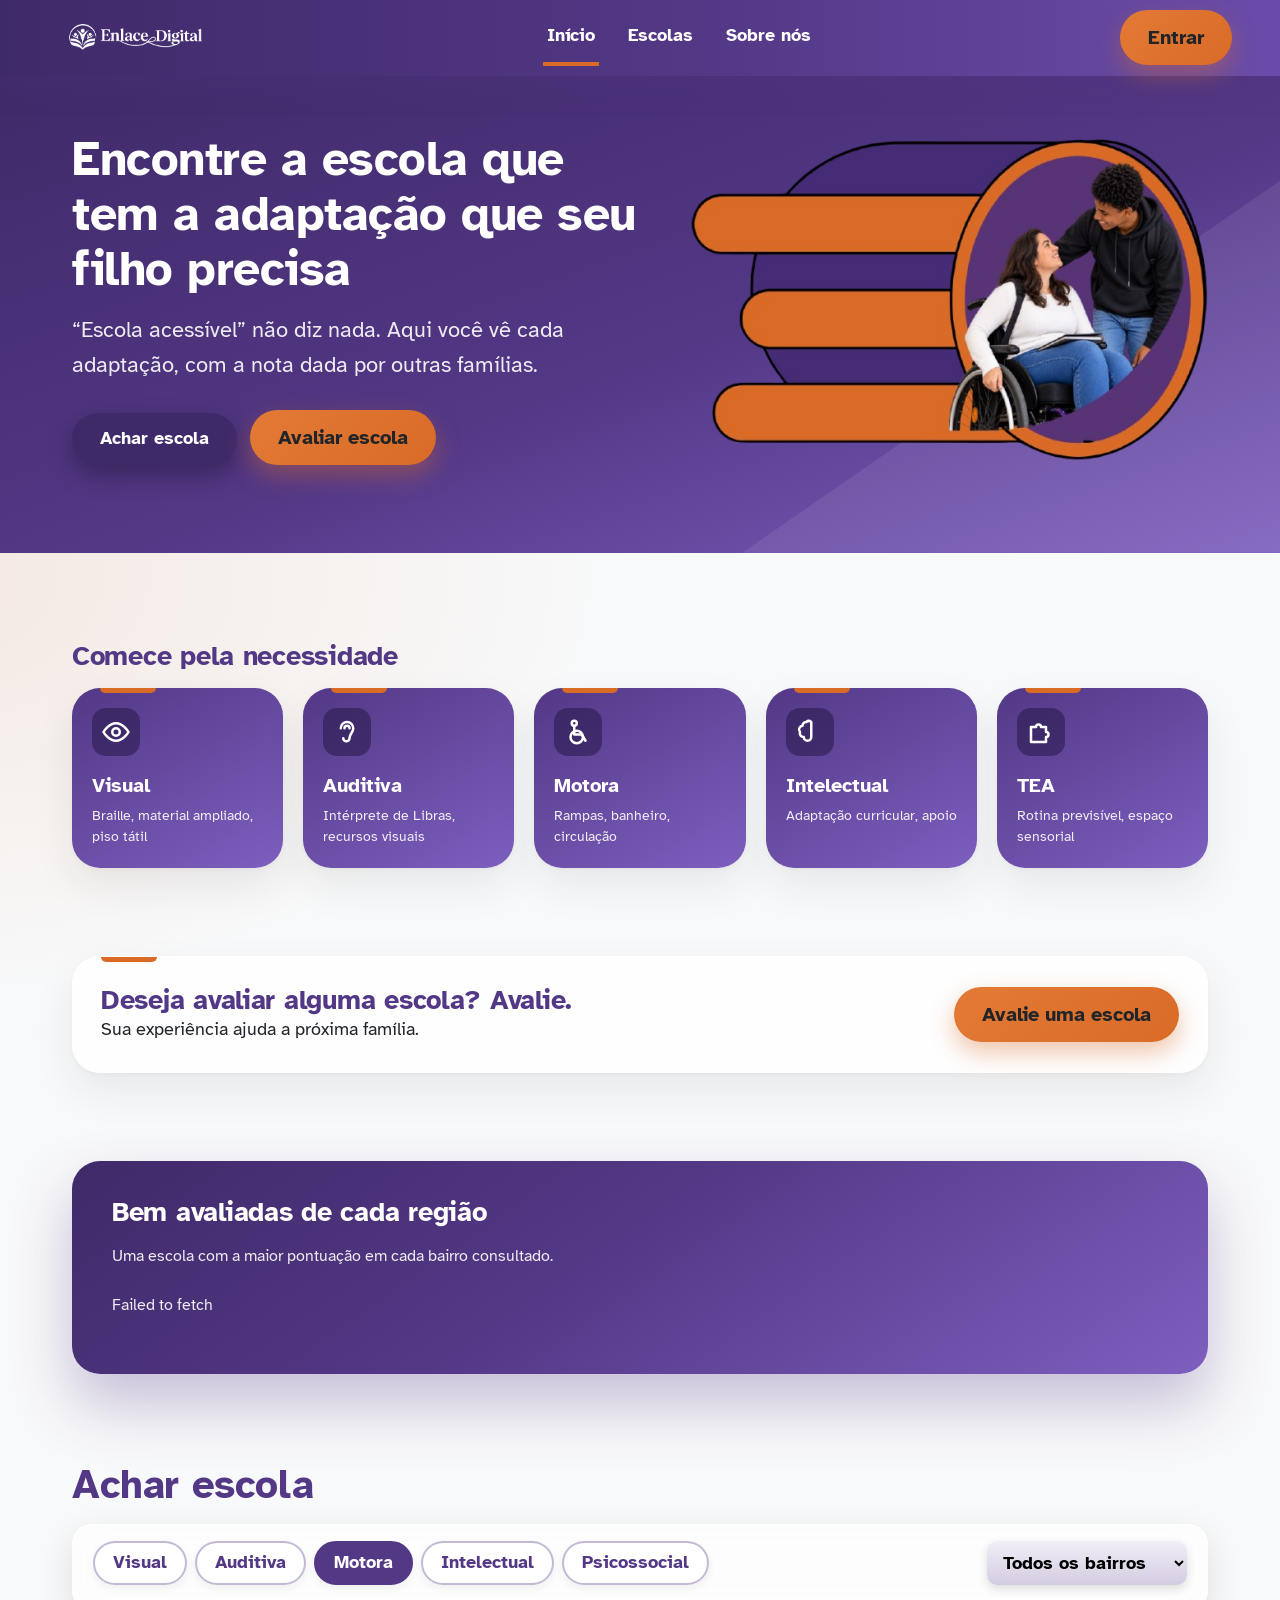
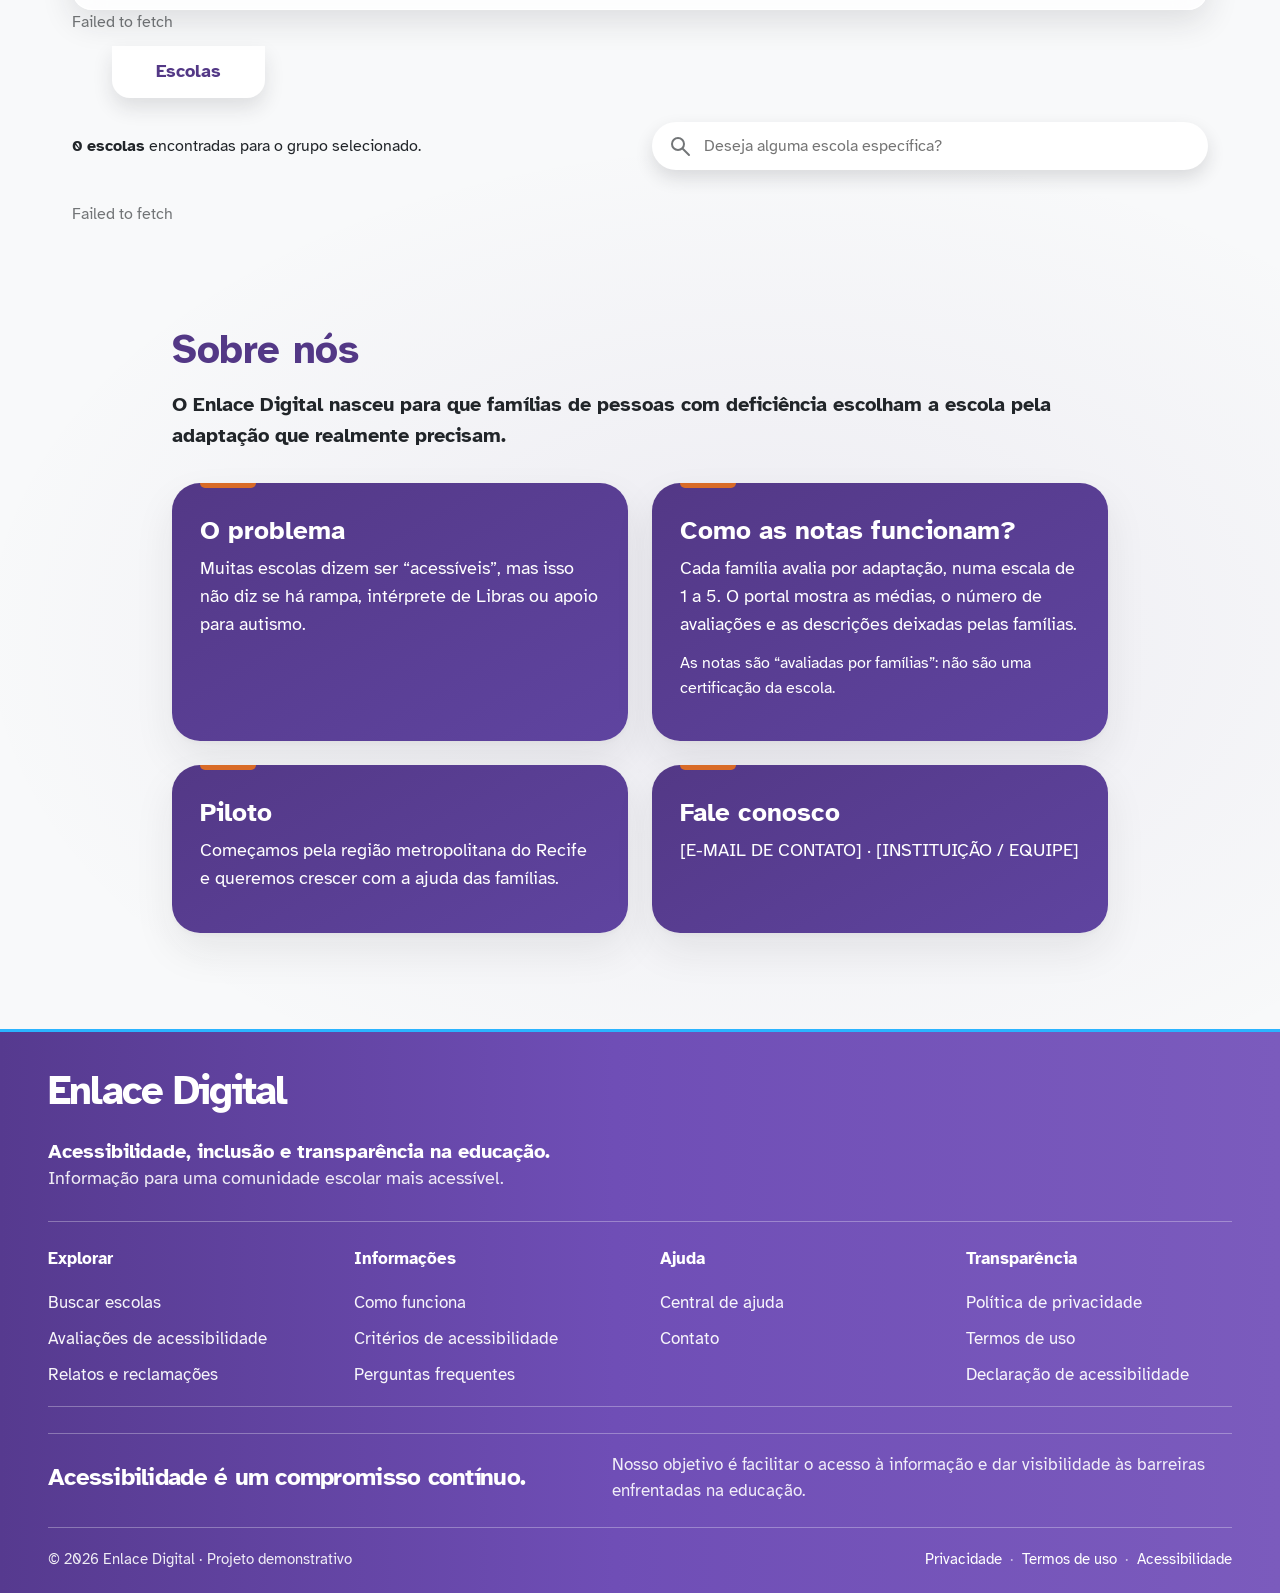
==== commit 1abc9d7a: "Footer remodelado" ====
--- a/index.html
+++ b/index.html
@@ -31,7 +31,7 @@
             <a href="#achar-escola">Escolas</a>
             <a href="#sobre">Sobre nós</a>
         </nav>
-        <a class="botao botao-destaque botao-entrar" href="paginas/login.html">Entrar</a>
+        <button class="botao botao-destaque botao-entrar" type="button">Entrar</button>
         <button id="icone-menu" aria-label="Abrir menu" aria-expanded="false" aria-controls="navbar">
             <span class="material-symbols-outlined">menu</span>
         </button>
@@ -312,15 +312,67 @@
 
 
     <!-- ===================== RODAPÉ ===================== -->
-    <footer>
+    <footer class="footer-modern">
         <div class="conteiner">
-            <div><strong>Enlace Digital</strong><br>Região Metropolitana do Recife</div>
-            <div>Avaliações feitas por famílias com conta no portal.<br>
-                <a href="#sobre">Sobre nós</a> · <a href="paginas/login.html">Entrar</a> · <a href="paginas/cadastro.html">Cadastrar</a></div>
+            <div class="footer-header">
+                <div class="footer-brand">
+                    <h2>Enlace Digital</h2>
+                    <p class="footer-intro">Acessibilidade, inclusão e transparência na educação.</p>
+                    <p class="footer-subintro">Informação para uma comunidade escolar mais acessível.</p>
+                </div>
+            </div>
+
+            <div class="footer-columns" aria-label="Navegação do rodapé">
+                <div class="footer-column">
+                    <h3>Explorar</h3>
+                    <a href="#achar-escola">Buscar escolas</a>
+                    <a href="#achar-escola">Avaliações de acessibilidade</a>
+                    <a href="#sobre">Relatos e reclamações</a>
+                </div>
+
+                <div class="footer-column">
+                    <h3>Informações</h3>
+                    <a href="#sobre">Como funciona</a>
+                    <a href="#sobre">Critérios de acessibilidade</a>
+                    <a href="#sobre">Perguntas frequentes</a>
+                </div>
+
+                <div class="footer-column">
+                    <h3>Ajuda</h3>
+                    <a href="#sobre">Central de ajuda</a>
+                    <a href="#sobre">Contato</a>
+                </div>
+
+                <div class="footer-column">
+                    <h3>Transparência</h3>
+                    <a href="#sobre">Política de privacidade</a>
+                    <a href="#sobre">Termos de uso</a>
+                    <a href="#sobre">Declaração de acessibilidade</a>
+                </div>
+            </div>
+
+            <div class="footer-divider"></div>
+
+            <div class="footer-commitment">
+                <h3>Acessibilidade é um compromisso contínuo.</h3>
+                <p>Nosso objetivo é facilitar o acesso à informação e dar visibilidade às barreiras enfrentadas na educação.</p>
+            </div>
+
+            <div class="footer-base">
+                <span>© 2026 Enlace Digital · Projeto demonstrativo</span>
+                <nav aria-label="Links legais do rodapé">
+                    <a href="#sobre">Privacidade</a>
+                    <span> · </span>
+                    <a href="#sobre">Termos de uso</a>
+                    <span> · </span>
+                    <a href="#sobre">Acessibilidade</a>
+                </nav>
+            </div>
         </div>
     </footer>
 
     <script src="scripts/api.js"></script>
+    <script src="scripts/autenticacao.js"></script>
     <script src="scripts/destaques.js"></script>
     <script src="scripts/escolas.js"></script>
     <script src="scripts/detalhe-escola.js"></script>
--- a/estilos/base.css
+++ b/estilos/base.css
@@ -239,21 +239,136 @@
 /* --------------------------------------------------------------------------
    Rodapé
    -------------------------------------------------------------------------- */
-footer {
+.footer-modern {
   margin-top: 96px;
-  padding: 36px 48px;
-  background: linear-gradient(90deg, var(--roxo), #7B5BBD);
-  color: #fff;
-}
-
-footer a {
-  color: #fff;
-}
-
-footer .conteiner {
+  padding: 36px 48px 22px;
+  background: linear-gradient(90deg, #563A8F, #6F4EB6 48%, #7B5BBD);
+  color: #fff;
+  border-top: 3px solid #2BB4FF;
+}
+
+.footer-modern .conteiner {
+  max-width: 1400px;
+  padding: 0;
+}
+
+.footer-modern a {
+  color: #fff;
+  text-decoration: none;
+}
+
+.footer-modern a:hover,
+.footer-modern a:focus-visible {
+  text-decoration: underline;
+}
+
+.footer-header {
+  margin-bottom: 28px;
+}
+
+.footer-brand {
+  display: inline-block;
+  max-width: 760px;
+}
+
+.footer-brand h2 {
+  margin: 0 0 24px;
+  color: #fff;
+  font-size: clamp(2.5rem, 3vw, 4rem);
+  letter-spacing: -0.05em;
+  font-weight: 700;
+}
+
+.footer-intro,
+.footer-subintro {
+  margin: 0;
+  color: #fff;
+  line-height: 1.4;
+}
+
+.footer-intro {
+  font-size: clamp(1.05rem, 1.6vw, 2rem);
+  font-weight: 700;
+}
+
+.footer-subintro {
+  font-size: 1.1rem;
+  opacity: 0.9;
+}
+
+.footer-columns {
+  display: grid;
+  grid-template-columns: repeat(4, minmax(170px, 1fr));
+  gap: 28px 40px;
+  padding: 24px 0 18px;
+  border-top: 1px solid rgba(255, 255, 255, 0.3);
+  border-bottom: 1px solid rgba(255, 255, 255, 0.3);
+}
+
+.footer-column {
+  display: flex;
+  flex-direction: column;
+  gap: 10px;
+}
+
+.footer-column h3 {
+  margin: 0 0 8px;
+  color: #fff;
+  font-size: 1.05rem;
+  font-weight: 700;
+}
+
+.footer-column a {
+  font-size: 1.05rem;
+  opacity: 0.95;
+}
+
+.footer-divider {
+  border-top: 1px solid rgba(255, 255, 255, 0.3);
+  margin: 26px 0 18px;
+}
+
+.footer-commitment {
   display: flex;
   justify-content: space-between;
+  align-items: center;
+  gap: 28px;
+  margin-bottom: 24px;
+}
+
+.footer-commitment h3 {
+  margin: 0;
+  color: #fff;
+  font-size: clamp(1.1rem, 1.9vw, 2rem);
+  letter-spacing: -0.03em;
+}
+
+.footer-commitment p {
+  max-width: 620px;
+  margin: 0;
+  font-size: 1.05rem;
+  color: rgba(255, 255, 255, 0.9);
+  line-height: 1.5;
+}
+
+.footer-base {
+  display: flex;
+  justify-content: space-between;
+  align-items: center;
+  gap: 24px;
+  padding-top: 20px;
+  border-top: 1px solid rgba(255, 255, 255, 0.3);
+  color: rgba(255, 255, 255, 0.9);
+  font-size: 0.95rem;
+}
+
+.footer-base nav {
+  display: flex;
+  align-items: center;
+  gap: 8px;
   flex-wrap: wrap;
-  gap: 16px;
-  padding: 0;
-}
+}
+
+.footer-base nav span {
+  opacity: 0.7;
+}
--- a/estilos/mobile.css
+++ b/estilos/mobile.css
@@ -219,6 +219,32 @@
 /* --------------------------------------------------------------------------
    Rodapé
    -------------------------------------------------------------------------- */
-footer {
-  padding: 28px 16px;
-}
+.footer-modern {
+  padding: 28px 16px 18px;
+}
+
+.footer-columns {
+  grid-template-columns: 1fr;
+  gap: 18px;
+}
+
+.footer-commitment,
+.footer-base {
+  display: block;
+}
+
+.footer-commitment {
+  margin-bottom: 18px;
+}
+
+.footer-commitment p {
+  margin-top: 12px;
+}
+
+.footer-base {
+  padding-top: 14px;
+}
+
+.footer-base nav {
+  margin-top: 10px;
+}
